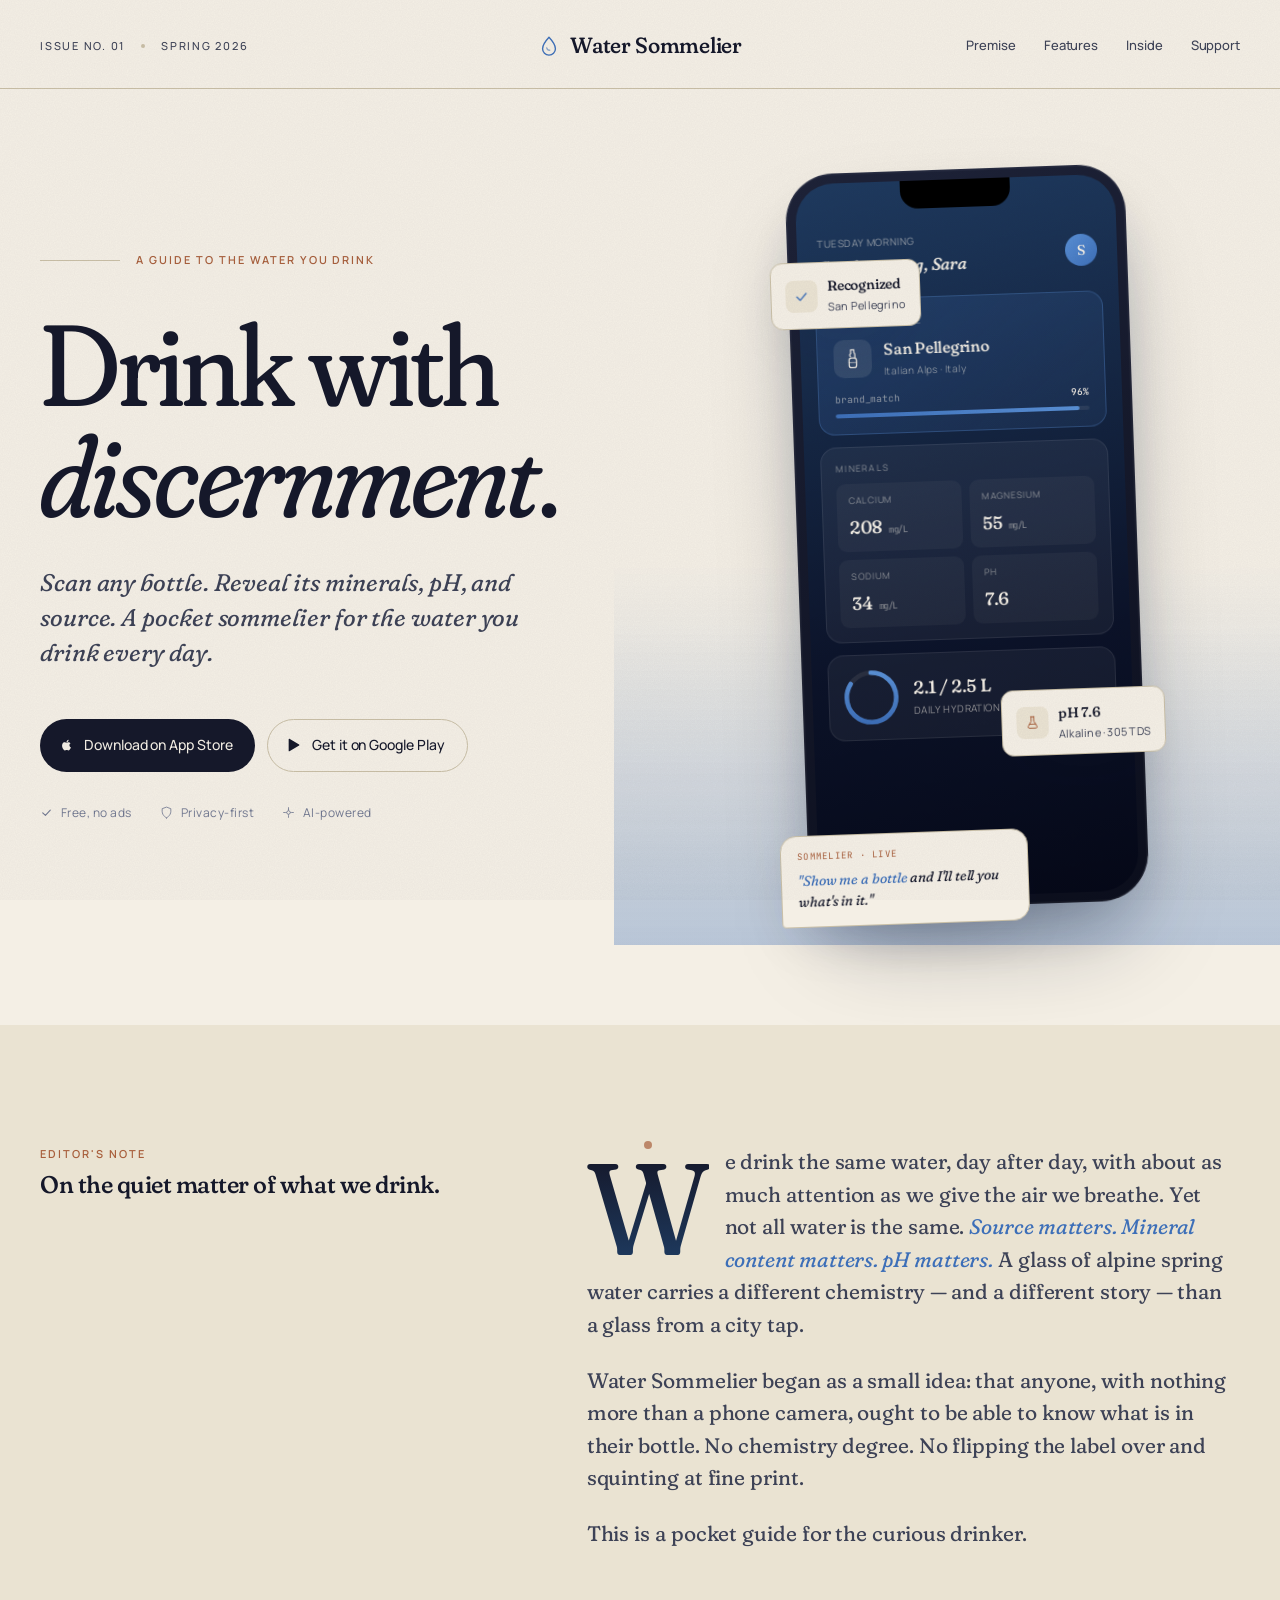
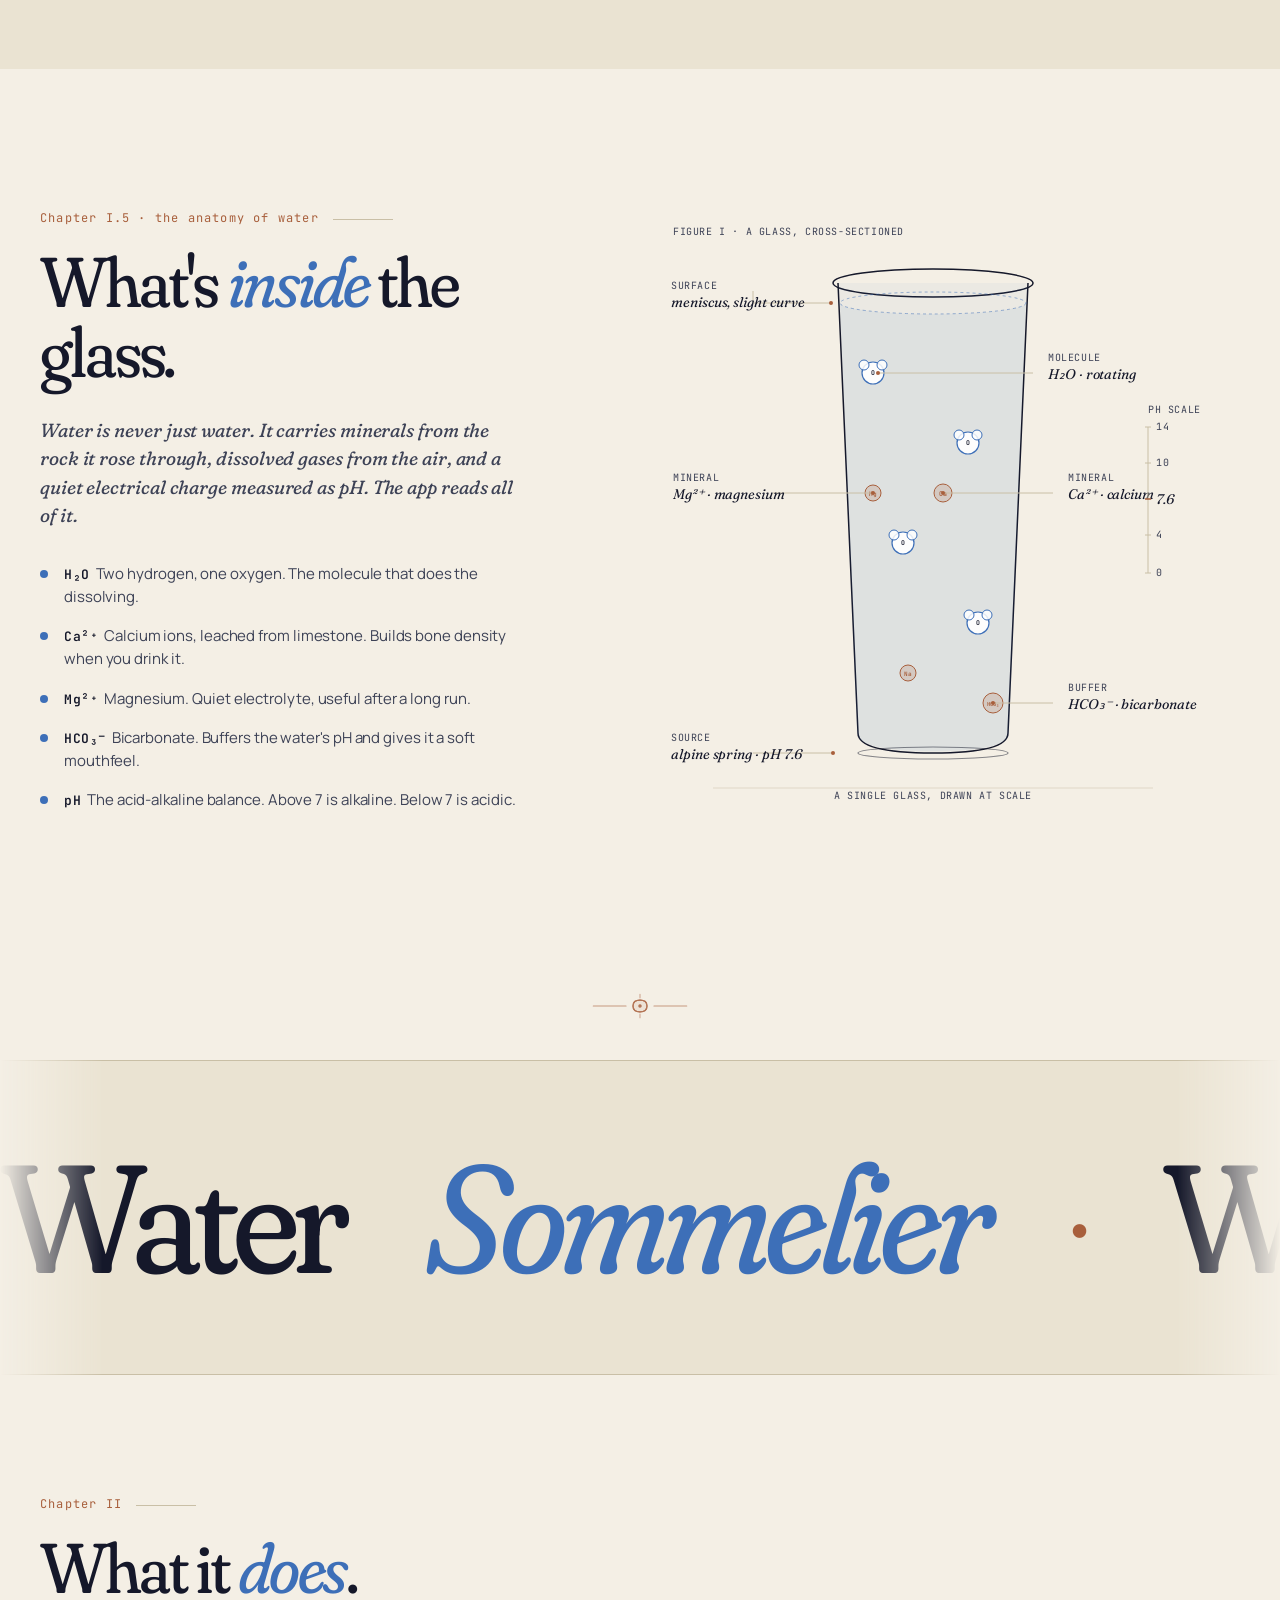
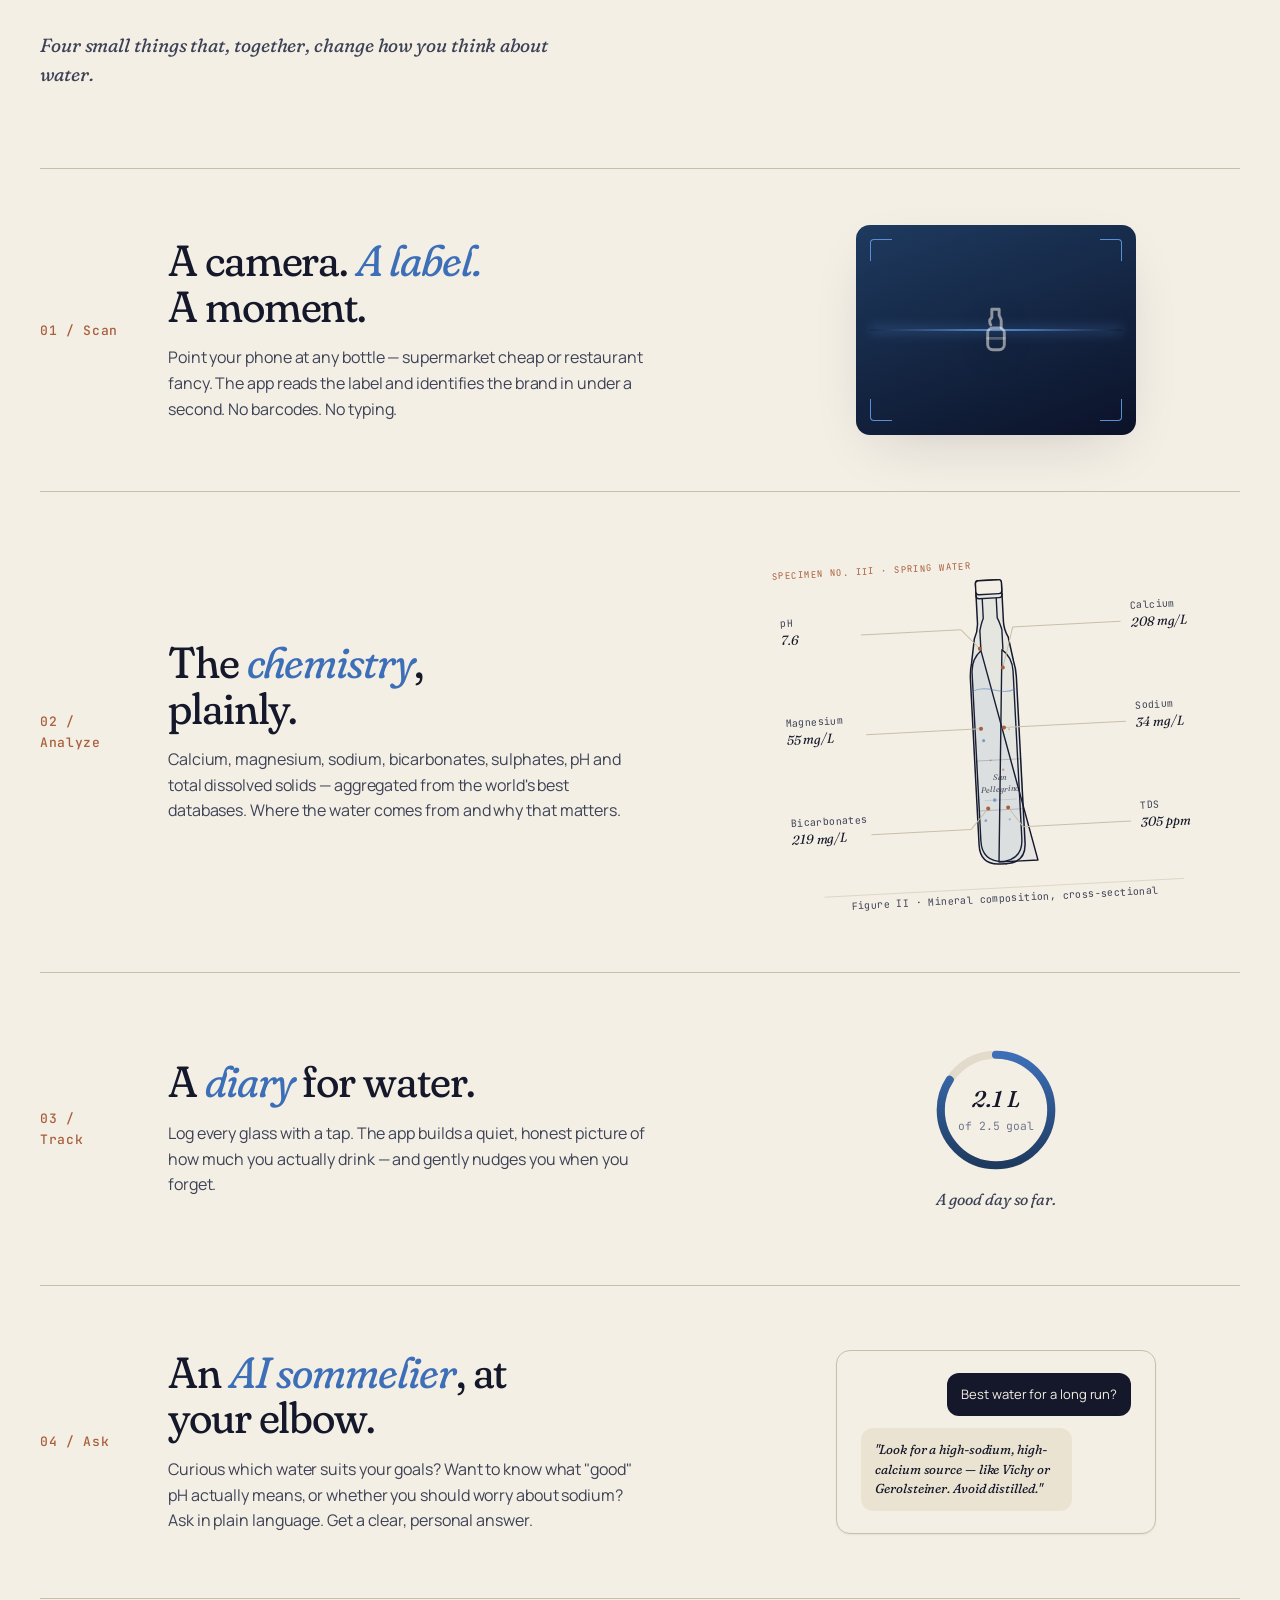
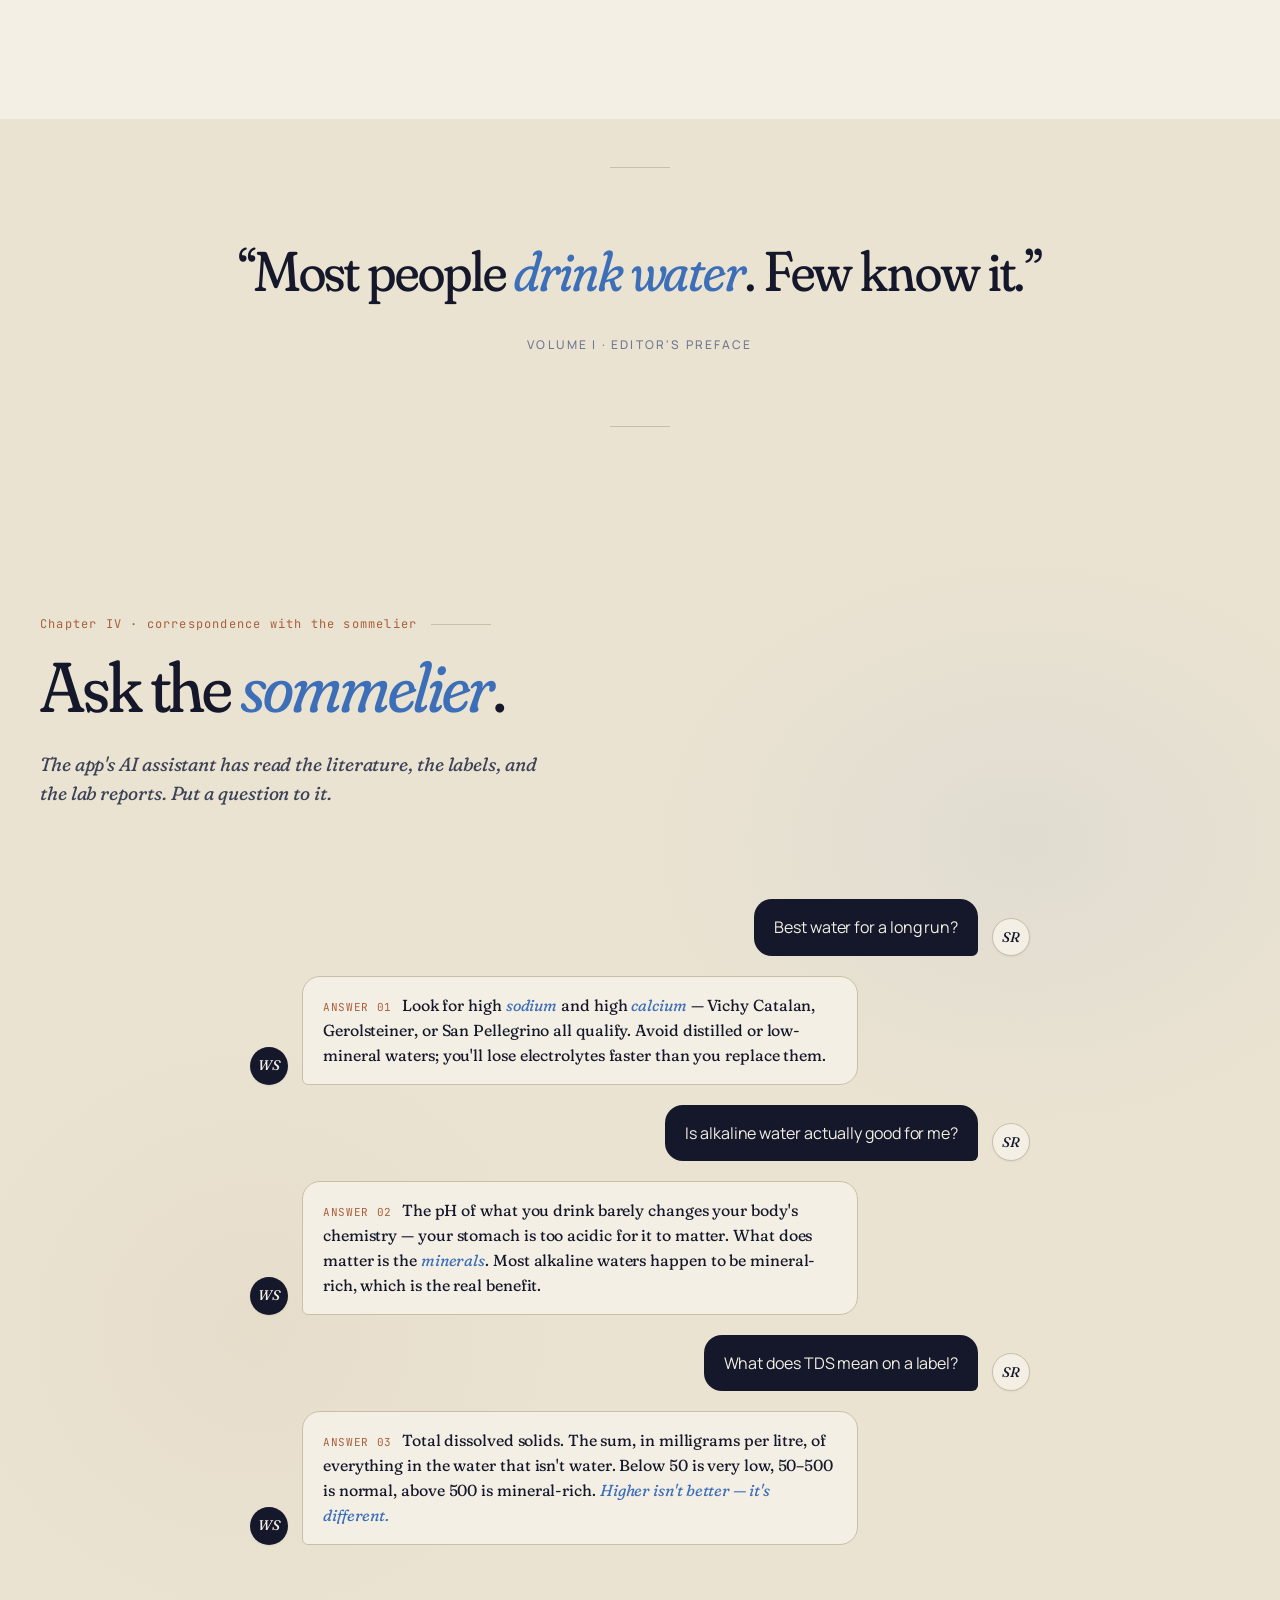
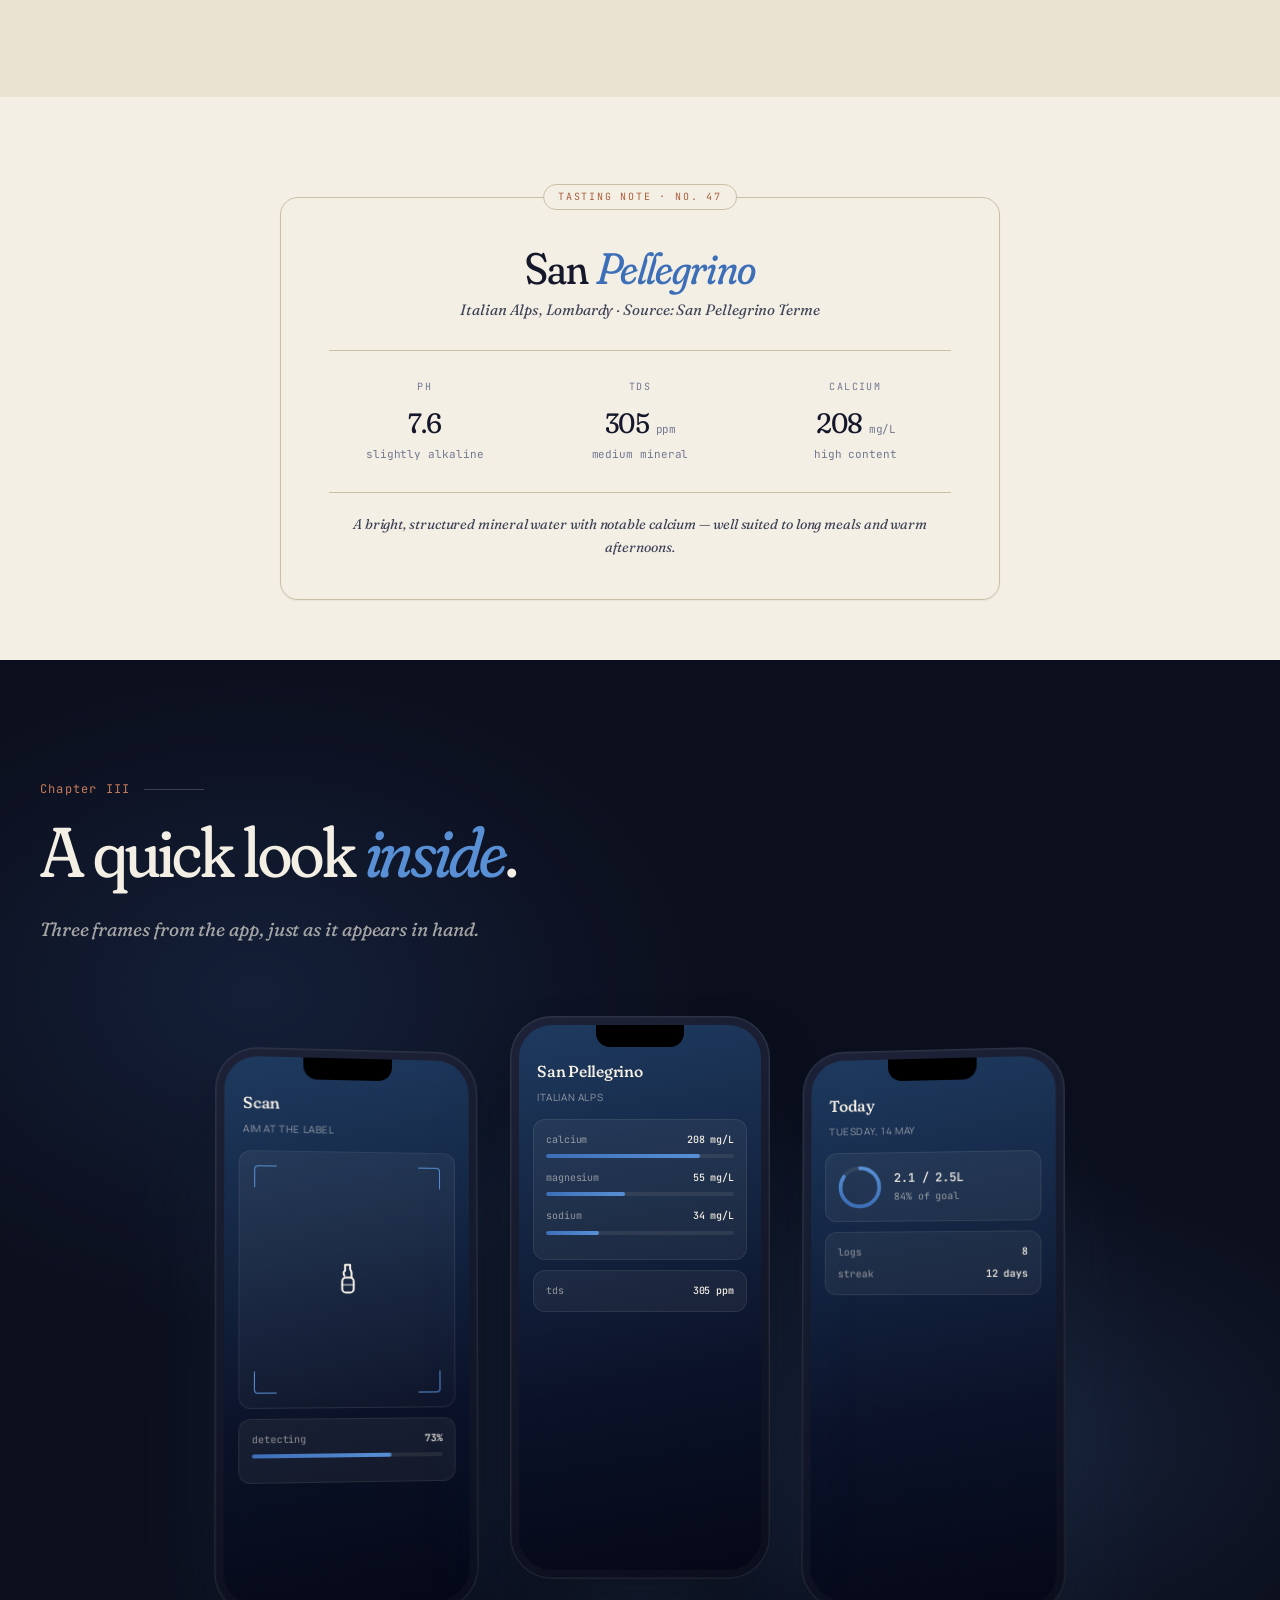
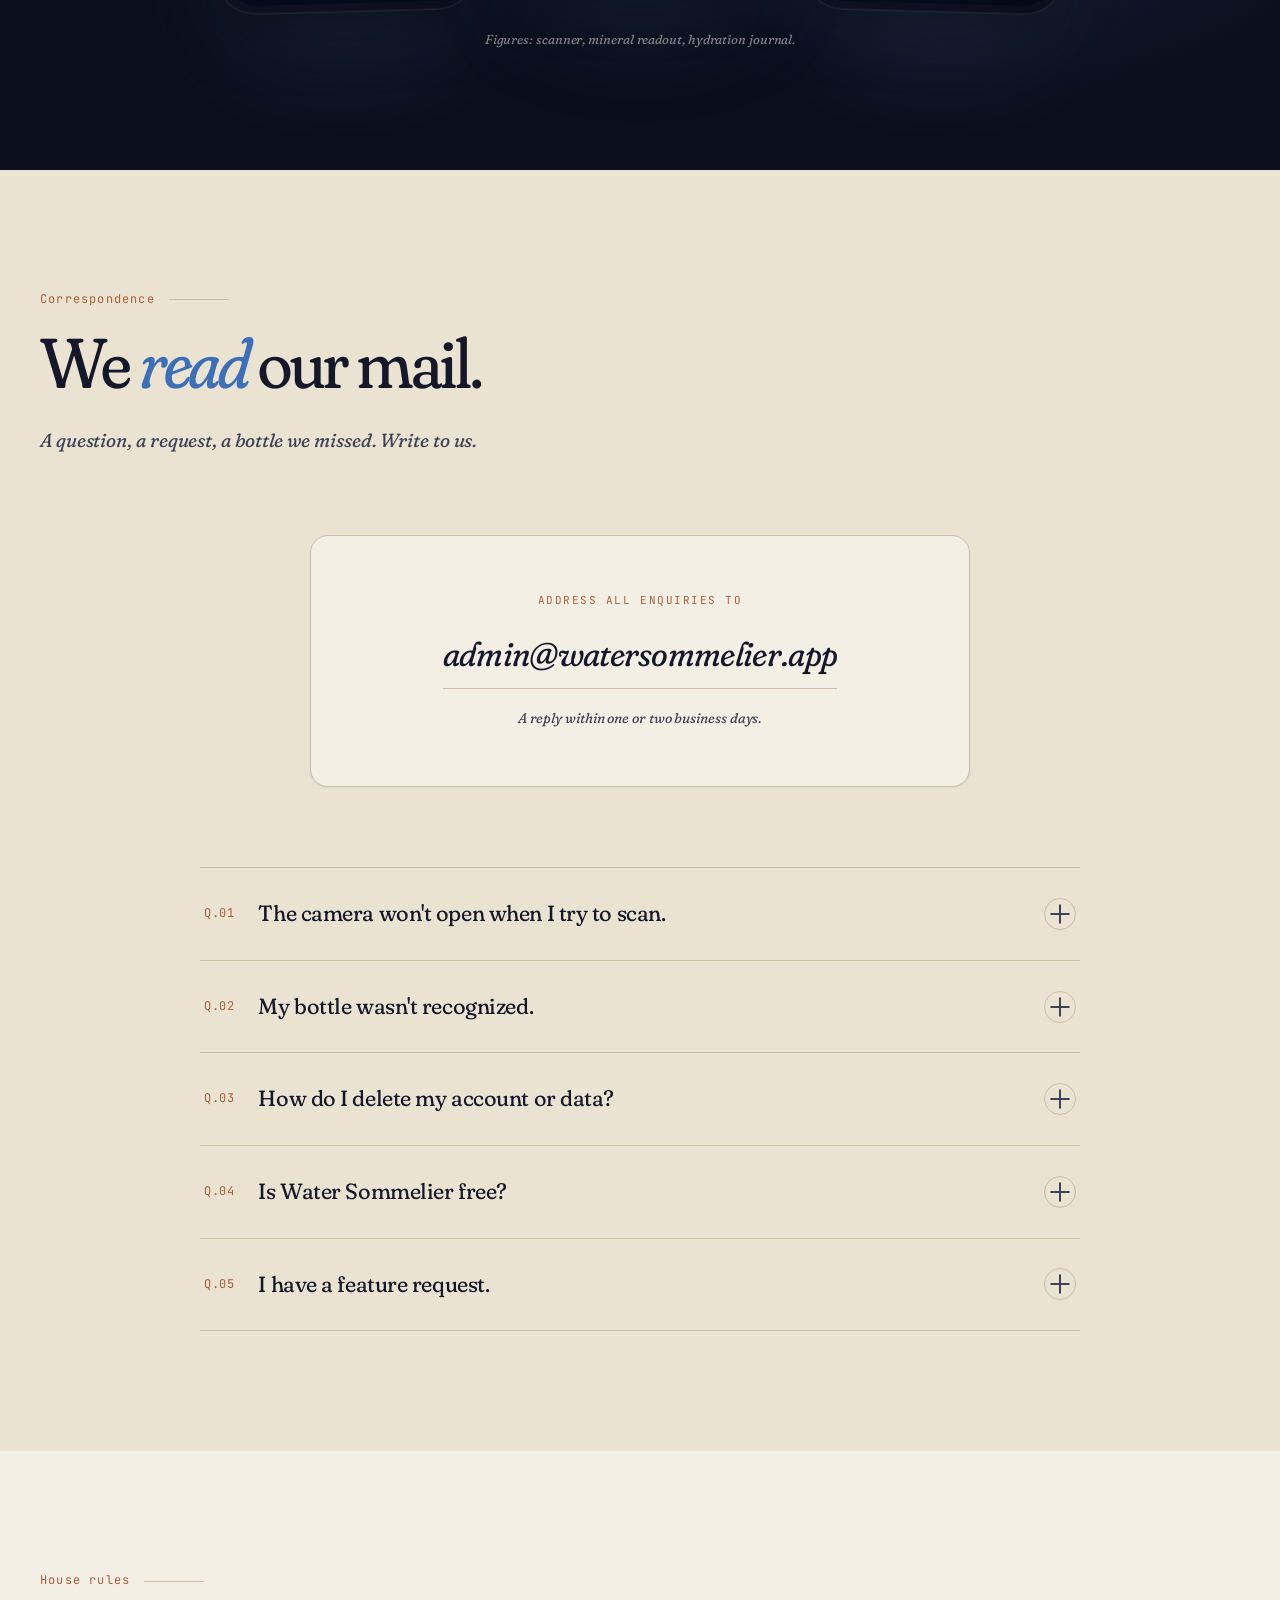
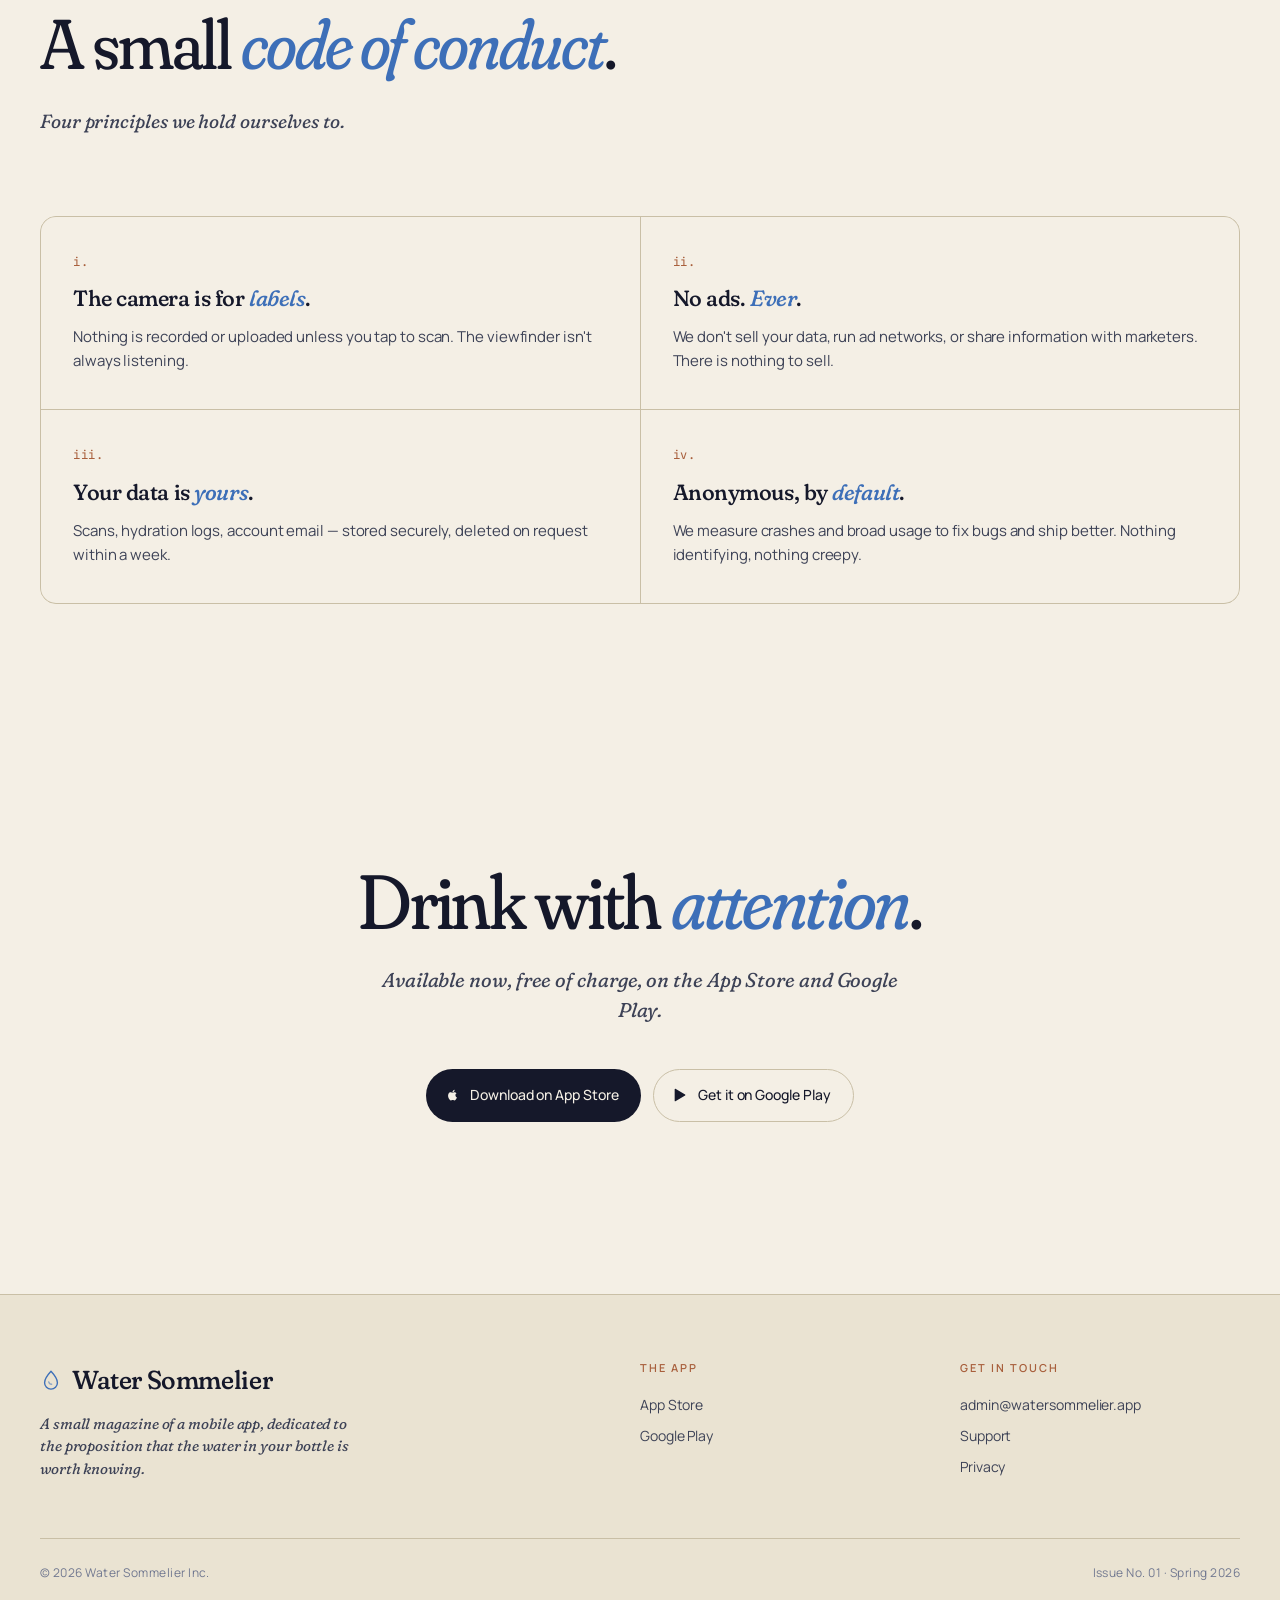
==== index.html @ 61b69b24 "Mobile: brand stays one line, meta row stacks vertically, anatomy + sommelier sections responsive, h" ====
<!doctype html>
<html lang="en">
  <head>
    <meta charset="UTF-8" />
    <meta name="viewport" content="width=device-width, initial-scale=1.0" />
    <title>Water Sommelier - A guide to the water you drink</title>
    <meta
      name="description"
      content="Water Sommelier scans water bottle labels and reveals minerals, pH, and source. Track hydration, drink with intention. Free on iOS and Android."
    />
    <meta name="theme-color" content="#F4EFE5" />

    <meta property="og:title" content="Water Sommelier" />
    <meta
      property="og:description"
      content="A guide to the water you drink. Scan any bottle, see its minerals, drink with intention."
    />
    <meta property="og:type" content="website" />
    <meta
      property="og:url"
      content="https://bjavakh.github.io/water-sommelier-support/"
    />

    <!-- Inline SVG favicon (water drop in brand blue) -->
    <link
      rel="icon"
      type="image/svg+xml"
      href="data:image/svg+xml;utf8,<svg xmlns='http://www.w3.org/2000/svg' viewBox='0 0 24 24'><path d='M12 2.5c0 0 7 7.5 7 12.5a7 7 0 0 1-14 0c0-5 7-12.5 7-12.5Z' fill='%233D6FB8'/><circle cx='9.5' cy='14' r='1.6' fill='white' fill-opacity='0.45'/></svg>"
    />

    <link rel="preconnect" href="https://fonts.googleapis.com" />
    <link rel="preconnect" href="https://fonts.gstatic.com" crossorigin />
    <link
      href="https://fonts.googleapis.com/css2?family=Fraunces:ital,opsz,wght,SOFT@0,9..144,300..800,0..100;1,9..144,300..800,0..100&family=Manrope:wght@300;400;500;600;700&family=JetBrains+Mono:wght@400;500&display=swap"
      rel="stylesheet"
    />

    <style>
      /* ============================================================
       TOKENS — Editorial Sommelier Magazine
       ============================================================ */
      :root {
        --paper: #f4efe5;
        --paper-warm: #eae3d2;
        --paper-deep: #ddd3bc;
        --rule: #c9bfa6;
        --rule-soft: rgba(201, 191, 166, 0.5);

        --ink: #15182a;
        --ink-soft: #3d4256;
        --ink-faint: #717890;
        --ink-ghost: rgba(21, 24, 42, 0.4);

        --navy: #1e3a5f;
        --navy-bright: #2c5283;
        --water: #3d6fb8;
        --water-bright: #5990d5;
        --copper: #a85f3c;
        --copper-soft: #c77b58;
        --night: #0b0e1c;

        --shadow-paper: 0 1px 2px rgba(21, 24, 42, 0.06);
        --shadow-soft: 0 20px 60px -20px rgba(21, 24, 42, 0.18);
        --shadow-deep: 0 50px 120px -30px rgba(21, 24, 42, 0.32);

        --ease-out: cubic-bezier(0.16, 1, 0.3, 1);
        --ease-snap: cubic-bezier(0.34, 1.56, 0.64, 1);
        --ease-fluid: cubic-bezier(0.65, 0, 0.35, 1);
      }

      /* ============================================================
       RESET + BASE
       ============================================================ */
      *,
      *::before,
      *::after {
        box-sizing: border-box;
        margin: 0;
        padding: 0;
      }
      html {
        scroll-behavior: smooth;
      }
      body {
        font-family:
          "Manrope",
          -apple-system,
          BlinkMacSystemFont,
          sans-serif;
        color: var(--ink);
        background: var(--paper);
        line-height: 1.62;
        font-size: 17px;
        font-weight: 400;
        letter-spacing: -0.005em;
        -webkit-font-smoothing: antialiased;
        -moz-osx-font-smoothing: grayscale;
        overflow-x: hidden;
        position: relative;
      }
      /* Paper grain — subtle SVG noise overlay */
      body::before {
        content: "";
        position: fixed;
        inset: 0;
        pointer-events: none;
        z-index: 200;
        opacity: 0.4;
        mix-blend-mode: multiply;
        background-image: url("data:image/svg+xml;utf8,<svg xmlns='http://www.w3.org/2000/svg' width='220' height='220'><filter id='n'><feTurbulence type='fractalNoise' baseFrequency='0.85' numOctaves='2' stitchTiles='stitch'/><feColorMatrix values='0 0 0 0 0.08, 0 0 0 0 0.07, 0 0 0 0 0.14, 0 0 0 0.13 0'/></filter><rect width='100%' height='100%' filter='url(%23n)'/></svg>");
      }
      a {
        color: inherit;
        text-decoration: none;
        transition: opacity 0.25s var(--ease-out);
      }
      a:hover {
        opacity: 0.7;
      }
      button {
        font-family: inherit;
        cursor: pointer;
        border: none;
        background: none;
        color: inherit;
      }
      img {
        display: block;
        max-width: 100%;
      }

      /* ============================================================
       TYPOGRAPHY
       ============================================================ */
      .display {
        font-family: "Fraunces", Georgia, serif;
        font-variation-settings:
          "opsz" 144,
          "SOFT" 100,
          "WONK" 0;
        font-feature-settings:
          "liga" 1,
          "dlig" 1,
          "kern" 1,
          "salt" 1;
        letter-spacing: -0.025em;
        line-height: 0.96;
      }
      .display em,
      .display .ital {
        font-style: italic;
        font-variation-settings:
          "opsz" 144,
          "SOFT" 100,
          "WONK" 1;
        font-feature-settings:
          "liga" 1,
          "dlig" 1,
          "kern" 1,
          "salt" 1,
          "ss01" 1;
      }
      .serif {
        font-family: "Fraunces", Georgia, serif;
        font-variation-settings:
          "opsz" 14,
          "SOFT" 100;
        font-feature-settings:
          "liga" 1,
          "kern" 1;
      }
      .mono {
        font-family: "JetBrains Mono", "Menlo", monospace;
        font-feature-settings:
          "kern" 1,
          "ss01" 1;
        letter-spacing: 0;
      }
      .uppercase-tracked {
        font-family: "Manrope", sans-serif;
        text-transform: uppercase;
        letter-spacing: 0.18em;
        font-size: 11px;
        font-weight: 600;
      }

      /* ============================================================
       CONTAINER
       ============================================================ */
      .container {
        max-width: 1320px;
        margin: 0 auto;
        padding: 0 40px;
      }
      .container-narrow {
        max-width: 820px;
        margin: 0 auto;
        padding: 0 40px;
      }
      .col-text {
        max-width: 620px;
      }

      /* ============================================================
       REVEAL
       ============================================================ */
      .reveal {
        opacity: 0;
        transform: translateY(18px);
        transition:
          opacity 1.1s var(--ease-out),
          transform 1.1s var(--ease-out);
      }
      .reveal.in {
        opacity: 1;
        transform: translateY(0);
      }
      .reveal-1 {
        transition-delay: 0.08s;
      }
      .reveal-2 {
        transition-delay: 0.16s;
      }
      .reveal-3 {
        transition-delay: 0.24s;
      }
      .reveal-4 {
        transition-delay: 0.32s;
      }
      @media (prefers-reduced-motion: reduce) {
        .reveal {
          opacity: 1;
          transform: none;
          transition: none;
        }
        *,
        *::before,
        *::after {
          animation-duration: 0.01ms !important;
          transition-duration: 0.01ms !important;
        }
      }

      /* ============================================================
       MASTHEAD / NAV
       ============================================================ */
      .masthead {
        padding: 28px 0 0;
        position: relative;
      }
      .masthead-inner {
        display: grid;
        grid-template-columns: 1fr auto 1fr;
        align-items: center;
        gap: 32px;
        padding-bottom: 24px;
        border-bottom: 1px solid var(--rule);
      }
      .masthead-meta {
        font-size: 11px;
        letter-spacing: 0.16em;
        text-transform: uppercase;
        color: var(--ink-soft);
        font-weight: 500;
        display: flex;
        gap: 16px;
        align-items: center;
      }
      .masthead-meta .meta-sep {
        width: 4px;
        height: 4px;
        background: var(--rule);
        border-radius: 50%;
        display: inline-block;
      }
      .brand {
        font-family: "Fraunces", Georgia, serif;
        font-variation-settings:
          "opsz" 60,
          "SOFT" 100;
        font-size: 22px;
        font-weight: 500;
        letter-spacing: -0.015em;
        color: var(--ink);
        display: inline-flex;
        align-items: center;
        gap: 10px;
      }
      .brand-mark {
        color: var(--water);
        display: inline-flex;
      }
      .masthead-nav {
        display: flex;
        justify-content: flex-end;
        gap: 28px;
        font-size: 13px;
        color: var(--ink-soft);
      }
      .masthead-nav a {
        position: relative;
        padding: 4px 0;
        font-weight: 500;
      }
      .masthead-nav a::after {
        content: "";
        position: absolute;
        left: 0;
        right: 0;
        bottom: 0;
        height: 1px;
        background: var(--ink);
        transform: scaleX(0);
        transform-origin: right;
        transition: transform 0.4s var(--ease-out);
      }
      .masthead-nav a:hover {
        color: var(--ink);
        opacity: 1;
      }
      .masthead-nav a:hover::after {
        transform: scaleX(1);
        transform-origin: left;
      }

      /* ============================================================
       HERO — Editorial Cover
       ============================================================ */
      .hero {
        padding: 80px 0 120px;
        position: relative;
        overflow: hidden;
      }
      .hero-grid {
        display: grid;
        grid-template-columns: minmax(0, 1.05fr) minmax(0, 1fr);
        gap: 80px;
        align-items: center;
      }

      .hero-eyebrow {
        display: flex;
        align-items: center;
        gap: 16px;
        margin-bottom: 40px;
      }
      .hero-eyebrow .uppercase-tracked {
        color: var(--copper);
      }
      .hero-eyebrow .rule {
        flex: 1;
        max-width: 80px;
        height: 1px;
        background: var(--rule);
      }

      .hero h1 {
        font-size: clamp(56px, 9vw, 132px);
        font-weight: 400;
        margin-bottom: 36px;
      }
      .hero h1 .line {
        display: block;
      }

      .hero-lede {
        font-family: "Fraunces", Georgia, serif;
        font-variation-settings:
          "opsz" 24,
          "SOFT" 100;
        font-style: italic;
        font-size: clamp(20px, 2vw, 24px);
        line-height: 1.45;
        color: var(--ink-soft);
        max-width: 540px;
        margin-bottom: 48px;
        font-weight: 400;
      }

      .hero-actions {
        display: flex;
        gap: 12px;
        flex-wrap: wrap;
        margin-bottom: 32px;
      }

      /* Editorial-style download buttons */
      .pill-btn {
        display: inline-flex;
        align-items: center;
        gap: 10px;
        padding: 14px 22px 14px 18px;
        background: var(--ink);
        color: var(--paper);
        border-radius: 999px;
        font-size: 14px;
        font-weight: 500;
        letter-spacing: -0.005em;
        position: relative;
        overflow: hidden;
        isolation: isolate;
        transition: transform 0.5s var(--ease-out);
      }
      .pill-btn::before {
        content: "";
        position: absolute;
        inset: 0;
        background: linear-gradient(
          120deg,
          transparent 30%,
          rgba(255, 255, 255, 0.18) 50%,
          transparent 70%
        );
        transform: translateX(-110%);
        transition: transform 0.8s var(--ease-out);
        z-index: -1;
      }
      .pill-btn:hover {
        transform: translateY(-2px);
        opacity: 1;
      }
      .pill-btn:hover::before {
        transform: translateX(110%);
      }
      .pill-btn svg {
        width: 16px;
        height: 16px;
      }
      .pill-btn.ghost {
        background: transparent;
        color: var(--ink);
        border: 1px solid var(--rule);
      }
      .pill-btn.ghost:hover {
        background: var(--paper-warm);
      }

      .hero-meta-row {
        display: flex;
        gap: 28px;
        font-size: 12px;
        color: var(--ink-faint);
        letter-spacing: 0.04em;
        align-items: center;
      }
      .hero-meta-row .item {
        display: flex;
        align-items: center;
        gap: 8px;
      }
      .hero-meta-row svg {
        width: 13px;
        height: 13px;
      }

      /* Hero visual */
      .hero-visual {
        position: relative;
        display: flex;
        justify-content: center;
        align-items: center;
        min-height: 640px;
      }

      /* Water surface SVG behind phone */
      .water-surface {
        position: absolute;
        inset: 30% -80px -40px -80px;
        z-index: 0;
        opacity: 0.9;
        pointer-events: none;
      }
      .water-surface svg {
        width: 100%;
        height: 100%;
      }

      .phone-stage {
        position: relative;
        width: 340px;
        transform: rotate(-2deg);
        transition: transform 0.6s var(--ease-out);
        z-index: 2;
        animation: phoneDrift 8s ease-in-out infinite;
      }
      @keyframes phoneDrift {
        0%,
        100% {
          transform: rotate(-2deg) translateY(0);
        }
        50% {
          transform: rotate(-2deg) translateY(-8px);
        }
      }
      .phone-stage:hover {
        transform: rotate(0deg) translateY(-4px);
        animation-play-state: paused;
      }

      .device {
        position: relative;
        width: 100%;
        aspect-ratio: 9 / 19.5;
        background: linear-gradient(160deg, #1d2238 0%, #0b0e1c 100%);
        border-radius: 48px;
        padding: 10px;
        box-shadow:
          inset 0 0 0 1.5px rgba(255, 255, 255, 0.06),
          0 50px 100px -30px rgba(21, 24, 42, 0.4),
          0 30px 60px -20px rgba(30, 58, 95, 0.25);
      }
      .device-screen {
        width: 100%;
        height: 100%;
        border-radius: 38px;
        background: linear-gradient(
          170deg,
          #1e3a5f 0%,
          #0b1228 65%,
          #050817 100%
        );
        position: relative;
        overflow: hidden;
        display: flex;
        flex-direction: column;
      }
      .device-screen::after {
        content: "";
        position: absolute;
        top: 0;
        left: 50%;
        transform: translateX(-50%);
        width: 110px;
        height: 28px;
        background: #000;
        border-radius: 0 0 18px 18px;
      }

      /* In-phone app UI */
      .ui {
        padding: 52px 16px 22px;
        flex: 1;
        display: flex;
        flex-direction: column;
        gap: 12px;
        color: #f4efe5;
      }
      .ui-header {
        display: flex;
        justify-content: space-between;
        align-items: center;
        margin-bottom: 6px;
        padding: 0 4px;
      }
      .ui-greeting {
        font-size: 10px;
        color: rgba(244, 239, 229, 0.55);
        letter-spacing: 0.06em;
        text-transform: uppercase;
      }
      .ui-name {
        font-family: "Fraunces", Georgia, serif;
        font-variation-settings:
          "opsz" 36,
          "SOFT" 100;
        font-style: italic;
        font-size: 17px;
        font-weight: 500;
        letter-spacing: -0.01em;
        margin-top: 2px;
      }
      .ui-avatar {
        width: 32px;
        height: 32px;
        border-radius: 50%;
        background: linear-gradient(135deg, var(--water-bright), var(--water));
        display: flex;
        align-items: center;
        justify-content: center;
        font-family: "Fraunces", Georgia, serif;
        font-size: 14px;
        font-weight: 500;
      }
      .ui-card {
        background: rgba(255, 255, 255, 0.05);
        border: 1px solid rgba(255, 255, 255, 0.08);
        border-radius: 16px;
        padding: 14px;
      }
      .ui-card.hero-card {
        background: linear-gradient(
          135deg,
          rgba(61, 111, 184, 0.22),
          rgba(89, 144, 213, 0.1)
        );
        border: 1px solid rgba(89, 144, 213, 0.3);
        padding: 16px;
      }
      .ui-card .label {
        font-size: 9px;
        letter-spacing: 0.14em;
        text-transform: uppercase;
        color: rgba(244, 239, 229, 0.5);
        margin-bottom: 8px;
      }
      .brand-row {
        display: flex;
        align-items: center;
        gap: 12px;
        margin-bottom: 12px;
      }
      .bottle-icon {
        width: 38px;
        height: 38px;
        border-radius: 10px;
        background: rgba(244, 239, 229, 0.1);
        display: flex;
        align-items: center;
        justify-content: center;
      }
      .bottle-icon svg {
        width: 22px;
        height: 22px;
        color: rgba(244, 239, 229, 0.95);
      }
      .brand-info {
        flex: 1;
        min-width: 0;
      }
      .brand-name {
        font-family: "Fraunces", Georgia, serif;
        font-variation-settings:
          "opsz" 36,
          "SOFT" 100;
        font-size: 16px;
        font-weight: 500;
        letter-spacing: -0.015em;
      }
      .brand-origin {
        font-size: 10px;
        color: rgba(244, 239, 229, 0.5);
        letter-spacing: 0.04em;
      }
      .confidence-row {
        display: flex;
        justify-content: space-between;
        align-items: center;
        margin-bottom: 6px;
        font-family: "JetBrains Mono", monospace;
        font-size: 9.5px;
      }
      .confidence-row .label-mono {
        color: rgba(244, 239, 229, 0.55);
      }
      .confidence-row .value-mono {
        font-weight: 500;
      }
      .ui-bar {
        height: 4px;
        background: rgba(244, 239, 229, 0.08);
        border-radius: 2px;
        overflow: hidden;
        position: relative;
      }
      .ui-bar-fill {
        position: absolute;
        inset: 0;
        background: linear-gradient(90deg, var(--water), var(--water-bright));
        border-radius: 2px;
        width: var(--w, 60%);
      }
      .mineral-grid {
        display: grid;
        grid-template-columns: 1fr 1fr;
        gap: 8px;
        margin-top: 8px;
      }
      .mineral-cell {
        background: rgba(244, 239, 229, 0.04);
        border-radius: 9px;
        padding: 10px 12px;
      }
      .mineral-label {
        font-size: 9px;
        color: rgba(244, 239, 229, 0.5);
        letter-spacing: 0.08em;
        text-transform: uppercase;
        margin-bottom: 4px;
      }
      .mineral-value {
        font-family: "Fraunces", Georgia, serif;
        font-variation-settings:
          "opsz" 36,
          "SOFT" 100;
        font-size: 18px;
        font-weight: 500;
        letter-spacing: -0.025em;
      }
      .mineral-unit {
        font-family: "JetBrains Mono", monospace;
        font-size: 9px;
        color: rgba(244, 239, 229, 0.45);
        margin-left: 2px;
      }

      .hydration-ring {
        display: flex;
        align-items: center;
        gap: 14px;
      }
      .ring-svg {
        width: 56px;
        height: 56px;
        flex-shrink: 0;
      }
      .ring-big {
        font-family: "Fraunces", Georgia, serif;
        font-variation-settings:
          "opsz" 36,
          "SOFT" 100;
        font-size: 18px;
        font-weight: 500;
        letter-spacing: -0.025em;
      }
      .ring-small {
        font-size: 10px;
        color: rgba(244, 239, 229, 0.55);
        letter-spacing: 0.04em;
      }

      /* Floating annotation cards */
      .float-card {
        position: absolute;
        background: var(--paper);
        border: 1px solid var(--rule);
        border-radius: 12px;
        padding: 12px 14px;
        box-shadow: var(--shadow-soft);
        display: flex;
        align-items: center;
        gap: 10px;
        z-index: 3;
        animation: floatY 7s ease-in-out infinite;
      }
      .float-card.fc-1 {
        top: 12%;
        left: -18px;
        animation-delay: 0s;
      }
      .float-card.fc-2 {
        bottom: 20%;
        right: -22px;
        animation-delay: -2.5s;
      }
      @keyframes floatY {
        0%,
        100% {
          transform: translateY(0);
        }
        50% {
          transform: translateY(-10px);
        }
      }
      .fc-icon {
        width: 32px;
        height: 32px;
        border-radius: 8px;
        background: var(--paper-warm);
        color: var(--water);
        display: flex;
        align-items: center;
        justify-content: center;
      }
      .fc-icon svg {
        width: 16px;
        height: 16px;
      }
      .fc-icon.copper {
        color: var(--copper);
      }
      .fc-title {
        font-family: "Fraunces", Georgia, serif;
        font-variation-settings:
          "opsz" 24,
          "SOFT" 100;
        font-size: 14px;
        font-weight: 500;
        letter-spacing: -0.015em;
      }
      .fc-sub {
        font-size: 11px;
        color: var(--ink-soft);
        letter-spacing: 0.02em;
      }

      /* ============================================================
       SECTION CHROME
       ============================================================ */
      section {
        padding: 120px 0;
        position: relative;
      }
      section.alt {
        background: var(--paper-warm);
      }
      /* Dark editorial spread — single moment of contrast across the page */
      section.dark-spread {
        background: var(--night);
        color: var(--paper);
        position: relative;
        overflow: hidden;
      }
      section.dark-spread::before {
        content: "";
        position: absolute;
        inset: 0;
        background: radial-gradient(
            ellipse 60% 50% at 20% 30%,
            rgba(61, 111, 184, 0.18),
            transparent 60%
          ),
          radial-gradient(
            ellipse 50% 40% at 80% 70%,
            rgba(89, 144, 213, 0.14),
            transparent 60%
          );
        pointer-events: none;
      }
      section.dark-spread .section-num {
        color: var(--copper-soft);
      }
      section.dark-spread .section-num::after {
        background: rgba(244, 239, 229, 0.2);
      }
      section.dark-spread .section-head h2 {
        color: var(--paper);
      }
      section.dark-spread .section-head h2 em {
        color: var(--water-bright);
      }
      section.dark-spread .section-head .lede {
        color: rgba(244, 239, 229, 0.65);
      }
      section.dark-spread .phone-caption {
        color: rgba(244, 239, 229, 0.5);
      }
      section.dark-spread .show-phone {
        box-shadow:
          inset 0 0 0 1.5px rgba(255, 255, 255, 0.08),
          0 30px 60px -20px rgba(0, 0, 0, 0.5),
          0 60px 120px -40px rgba(89, 144, 213, 0.25);
      }

      .section-head {
        margin-bottom: 80px;
      }
      .section-num {
        font-family: "JetBrains Mono", monospace;
        font-size: 12px;
        color: var(--copper);
        letter-spacing: 0.1em;
        margin-bottom: 18px;
        display: flex;
        align-items: center;
        gap: 14px;
      }
      .section-num::after {
        content: "";
        flex: 1;
        max-width: 60px;
        height: 1px;
        background: var(--rule);
      }
      .section-head h2 {
        font-family: "Fraunces", Georgia, serif;
        font-variation-settings:
          "opsz" 144,
          "SOFT" 100;
        font-size: clamp(40px, 5.5vw, 72px);
        font-weight: 400;
        letter-spacing: -0.03em;
        line-height: 1;
        margin-bottom: 28px;
        max-width: 18ch;
      }
      .section-head h2 em {
        font-style: italic;
        font-variation-settings:
          "opsz" 144,
          "SOFT" 100,
          "WONK" 1;
        color: var(--water);
      }
      .section-head .lede {
        font-family: "Fraunces", Georgia, serif;
        font-variation-settings:
          "opsz" 18,
          "SOFT" 100;
        font-style: italic;
        font-size: 19px;
        color: var(--ink-soft);
        max-width: 520px;
        line-height: 1.5;
      }

      /* ============================================================
       PREMISE — editorial intro
       ============================================================ */
      .premise {
        display: grid;
        grid-template-columns: minmax(0, 1fr) minmax(0, 1.4fr);
        gap: 80px;
        align-items: flex-start;
      }
      .premise-aside {
        position: sticky;
        top: 40px;
      }
      .premise-aside .uppercase-tracked {
        color: var(--copper);
        display: block;
        margin-bottom: 8px;
      }
      .premise-aside .aside-title {
        font-family: "Fraunces", Georgia, serif;
        font-variation-settings:
          "opsz" 36,
          "SOFT" 100;
        font-size: 24px;
        font-weight: 500;
        letter-spacing: -0.02em;
        line-height: 1.15;
      }
      .premise-body {
        font-family: "Fraunces", Georgia, serif;
        font-variation-settings:
          "opsz" 18,
          "SOFT" 100;
        font-size: 21px;
        line-height: 1.55;
        color: var(--ink-soft);
        max-width: 640px;
      }
      .premise-body .drop {
        font-family: "Fraunces", Georgia, serif;
        font-variation-settings:
          "opsz" 144,
          "SOFT" 100;
        float: left;
        font-size: 96px;
        line-height: 0.86;
        margin: 6px 14px -4px 0;
        color: var(--ink);
        font-weight: 400;
      }
      .premise-body p + p {
        margin-top: 1.1em;
      }
      .premise-body em {
        font-style: italic;
        color: var(--water);
      }

      /* ============================================================
       FEATURES — numbered editorial vignettes
       ============================================================ */
      .features-list {
        display: flex;
        flex-direction: column;
        gap: 0;
      }
      .feature-row {
        display: grid;
        grid-template-columns: 80px minmax(0, 1.1fr) minmax(0, 1fr);
        gap: 48px;
        padding: 56px 0;
        border-top: 1px solid var(--rule);
        align-items: center;
        transition: background 0.3s var(--ease-out);
      }
      .feature-row:last-child {
        border-bottom: 1px solid var(--rule);
      }
      .feature-num {
        font-family: "JetBrains Mono", monospace;
        font-size: 13px;
        color: var(--copper);
        font-weight: 500;
        letter-spacing: 0.05em;
      }
      .feature-body h3 {
        font-family: "Fraunces", Georgia, serif;
        font-variation-settings:
          "opsz" 72,
          "SOFT" 100;
        font-size: clamp(28px, 3.4vw, 44px);
        font-weight: 400;
        letter-spacing: -0.025em;
        line-height: 1.05;
        margin-bottom: 16px;
        max-width: 14ch;
      }
      .feature-body h3 em {
        font-style: italic;
        font-variation-settings:
          "opsz" 72,
          "SOFT" 100,
          "WONK" 1;
        color: var(--water);
      }
      .feature-body p {
        font-size: 16px;
        color: var(--ink-soft);
        max-width: 480px;
        line-height: 1.6;
      }
      .feature-visual {
        display: flex;
        justify-content: center;
        align-items: center;
        min-height: 200px;
      }

      /* Feature-specific visuals */
      .viz-scan {
        width: 100%;
        max-width: 280px;
        aspect-ratio: 4 / 3;
        border-radius: 14px;
        background: linear-gradient(160deg, #1e3a5f, #0b1228);
        position: relative;
        overflow: hidden;
        display: flex;
        align-items: center;
        justify-content: center;
        box-shadow: var(--shadow-soft);
      }
      .scan-corner {
        position: absolute;
        width: 22px;
        height: 22px;
        border: 1.5px solid var(--water-bright);
      }
      .scan-corner.tl {
        top: 14px;
        left: 14px;
        border-right: 0;
        border-bottom: 0;
        border-top-left-radius: 4px;
      }
      .scan-corner.tr {
        top: 14px;
        right: 14px;
        border-left: 0;
        border-bottom: 0;
        border-top-right-radius: 4px;
      }
      .scan-corner.bl {
        bottom: 14px;
        left: 14px;
        border-right: 0;
        border-top: 0;
        border-bottom-left-radius: 4px;
      }
      .scan-corner.br {
        bottom: 14px;
        right: 14px;
        border-left: 0;
        border-top: 0;
        border-bottom-right-radius: 4px;
      }
      .scan-line {
        position: absolute;
        left: 14px;
        right: 14px;
        height: 1.5px;
        background: linear-gradient(
          90deg,
          transparent,
          var(--water-bright),
          transparent
        );
        box-shadow: 0 0 12px var(--water-bright);
        animation: scanMove 2.8s ease-in-out infinite;
      }
      @keyframes scanMove {
        0%,
        100% {
          top: 14px;
        }
        50% {
          top: calc(100% - 16px);
        }
      }
      .viz-scan .ghost-bottle {
        width: 50px;
        color: rgba(244, 239, 229, 0.55);
        filter: drop-shadow(0 6px 14px rgba(0, 0, 0, 0.4));
      }

      .viz-minerals {
        width: 100%;
        max-width: 320px;
        padding: 28px 24px;
        background: var(--paper);
        border: 1px solid var(--rule);
        border-radius: 14px;
        box-shadow: var(--shadow-paper);
      }
      .min-row {
        display: flex;
        justify-content: space-between;
        align-items: baseline;
        padding: 10px 0;
        border-bottom: 1px solid var(--rule-soft);
      }
      .min-row:last-child {
        border-bottom: 0;
      }
      .min-name {
        font-family: "Fraunces", Georgia, serif;
        font-variation-settings:
          "opsz" 18,
          "SOFT" 100;
        font-style: italic;
        font-size: 15px;
        color: var(--ink);
      }
      .min-value {
        font-family: "JetBrains Mono", monospace;
        font-size: 13px;
        color: var(--ink-soft);
        font-weight: 500;
      }

      .viz-ring {
        display: flex;
        flex-direction: column;
        align-items: center;
        gap: 12px;
      }
      .viz-ring svg {
        width: 130px;
        height: 130px;
      }
      .viz-ring-label {
        font-family: "Fraunces", Georgia, serif;
        font-variation-settings:
          "opsz" 36,
          "SOFT" 100;
        font-style: italic;
        font-size: 16px;
        color: var(--ink-soft);
      }

      .viz-ai {
        width: 100%;
        max-width: 320px;
        padding: 22px 24px;
        background: var(--paper);
        border: 1px solid var(--rule);
        border-radius: 14px;
        box-shadow: var(--shadow-paper);
        display: flex;
        flex-direction: column;
        gap: 12px;
      }
      .ai-bubble {
        padding: 12px 14px;
        border-radius: 12px;
        font-size: 13px;
        line-height: 1.5;
      }
      .ai-bubble.user {
        align-self: flex-end;
        background: var(--ink);
        color: var(--paper);
        max-width: 70%;
      }
      .ai-bubble.bot {
        align-self: flex-start;
        background: var(--paper-warm);
        color: var(--ink);
        font-family: "Fraunces", Georgia, serif;
        font-style: italic;
        font-variation-settings:
          "opsz" 18,
          "SOFT" 100;
        max-width: 78%;
      }

      /* ============================================================
       PULL QUOTE — editorial divider
       ============================================================ */
      .pull-quote {
        text-align: center;
        padding: 120px 0;
        background: var(--paper-warm);
        position: relative;
        overflow: hidden;
      }
      .pull-quote::before,
      .pull-quote::after {
        content: "";
        position: absolute;
        left: 50%;
        transform: translateX(-50%);
        width: 60px;
        height: 1px;
        background: var(--rule);
      }
      .pull-quote::before {
        top: 48px;
      }
      .pull-quote::after {
        bottom: 48px;
      }
      .pull-quote blockquote {
        font-family: "Fraunces", Georgia, serif;
        font-variation-settings:
          "opsz" 144,
          "SOFT" 100;
        font-size: clamp(28px, 4.5vw, 56px);
        font-weight: 400;
        line-height: 1.15;
        letter-spacing: -0.02em;
        max-width: 900px;
        margin: 0 auto 32px;
        padding: 0 40px;
      }
      .pull-quote blockquote em {
        font-style: italic;
        font-variation-settings:
          "opsz" 144,
          "SOFT" 100,
          "WONK" 1;
        color: var(--water);
      }
      .pull-quote .attribution {
        font-size: 12px;
        letter-spacing: 0.18em;
        text-transform: uppercase;
        color: var(--ink-faint);
        font-weight: 500;
      }

      /* ============================================================
       INSIDE THE APP — phones gallery
       ============================================================ */
      .gallery-stage {
        display: flex;
        justify-content: center;
        align-items: flex-end;
        gap: 32px;
        flex-wrap: wrap;
        perspective: 1800px;
        padding-top: 24px;
      }
      .show-phone {
        position: relative;
        width: 260px;
        aspect-ratio: 9 / 19.5;
        background: linear-gradient(160deg, #1d2238 0%, #0b0e1c 100%);
        border-radius: 42px;
        padding: 9px;
        box-shadow:
          inset 0 0 0 1.5px rgba(255, 255, 255, 0.06),
          0 30px 60px -20px rgba(21, 24, 42, 0.3),
          0 60px 120px -40px rgba(30, 58, 95, 0.18);
        transition: transform 0.6s var(--ease-out);
      }
      .show-phone:nth-child(1) {
        transform: rotateY(10deg) rotateX(2deg);
      }
      .show-phone:nth-child(2) {
        transform: translateY(-32px);
        z-index: 2;
      }
      .show-phone:nth-child(3) {
        transform: rotateY(-10deg) rotateX(2deg);
      }
      .show-phone:hover {
        transform: translateY(-14px) rotateY(0) rotateX(0);
      }
      .show-screen {
        width: 100%;
        height: 100%;
        border-radius: 33px;
        background: linear-gradient(
          170deg,
          #1e3a5f 0%,
          #0b1228 65%,
          #050817 100%
        );
        position: relative;
        overflow: hidden;
        display: flex;
        flex-direction: column;
        padding: 34px 14px 16px;
        gap: 10px;
        color: var(--paper);
      }
      .show-screen::after {
        content: "";
        position: absolute;
        top: 0;
        left: 50%;
        transform: translateX(-50%);
        width: 88px;
        height: 22px;
        background: #000;
        border-radius: 0 0 14px 14px;
      }
      .show-title {
        font-family: "Fraunces", Georgia, serif;
        font-variation-settings:
          "opsz" 36,
          "SOFT" 100;
        font-size: 16px;
        font-weight: 500;
        letter-spacing: -0.015em;
        padding: 0 4px;
      }
      .show-sub {
        font-size: 10px;
        letter-spacing: 0.06em;
        color: rgba(244, 239, 229, 0.55);
        padding: 0 4px;
        margin-top: -6px;
        margin-bottom: 4px;
        text-transform: uppercase;
      }
      .show-card {
        background: rgba(244, 239, 229, 0.05);
        border: 1px solid rgba(244, 239, 229, 0.08);
        border-radius: 12px;
        padding: 12px;
        font-size: 11px;
      }
      .show-card .show-row {
        display: flex;
        justify-content: space-between;
      }
      .show-card .show-row + .show-row {
        margin-top: 6px;
      }
      .show-bar {
        height: 4px;
        border-radius: 2px;
        background: rgba(244, 239, 229, 0.08);
        margin: 6px 0 12px;
        overflow: hidden;
        position: relative;
      }
      .show-bar-fill {
        position: absolute;
        inset: 0;
        background: linear-gradient(90deg, var(--water), var(--water-bright));
        width: var(--w, 60%);
        border-radius: 2px;
      }
      .show-muted {
        color: rgba(244, 239, 229, 0.55);
        font-family: "JetBrains Mono", monospace;
        font-size: 10px;
      }
      .show-strong {
        font-family: "JetBrains Mono", monospace;
        font-size: 10px;
        font-weight: 500;
      }

      /* Caption under phone */
      .phone-caption {
        width: 100%;
        text-align: center;
        margin-top: 18px;
        font-family: "Fraunces", Georgia, serif;
        font-variation-settings:
          "opsz" 14,
          "SOFT" 100;
        font-style: italic;
        font-size: 13px;
        color: var(--ink-faint);
      }

      /* ============================================================
       SUPPORT / FAQ
       ============================================================ */
      .contact-card {
        max-width: 660px;
        margin: 0 auto;
        padding: 56px 48px;
        text-align: center;
        background: var(--paper);
        border: 1px solid var(--rule);
        border-radius: 18px;
        box-shadow: var(--shadow-paper);
        position: relative;
      }
      .contact-card .label {
        font-family: "JetBrains Mono", monospace;
        font-size: 11px;
        color: var(--copper);
        letter-spacing: 0.14em;
        text-transform: uppercase;
        margin-bottom: 18px;
      }
      .contact-email {
        font-family: "Fraunces", Georgia, serif;
        font-variation-settings:
          "opsz" 72,
          "SOFT" 100;
        font-style: italic;
        font-size: clamp(24px, 3.5vw, 34px);
        font-weight: 400;
        letter-spacing: -0.02em;
        color: var(--ink);
        display: inline-block;
        margin-bottom: 18px;
        border-bottom: 1px solid var(--rule);
        padding-bottom: 6px;
        transition:
          color 0.25s var(--ease-out),
          border-color 0.25s var(--ease-out);
      }
      .contact-email:hover {
        color: var(--water);
        border-color: var(--water);
        opacity: 1;
      }
      .contact-meta {
        font-size: 14px;
        color: var(--ink-soft);
        font-family: "Fraunces", Georgia, serif;
        font-style: italic;
        font-variation-settings:
          "opsz" 14,
          "SOFT" 100;
      }

      .faq {
        max-width: 880px;
        margin: 80px auto 0;
      }
      .faq-item {
        border-top: 1px solid var(--rule);
      }
      .faq-item:last-child {
        border-bottom: 1px solid var(--rule);
      }
      .faq-trigger {
        display: flex;
        align-items: center;
        justify-content: space-between;
        width: 100%;
        padding: 28px 4px;
        text-align: left;
        font-family: "Fraunces", Georgia, serif;
        font-variation-settings:
          "opsz" 36,
          "SOFT" 100;
        font-size: 22px;
        font-weight: 400;
        letter-spacing: -0.02em;
        color: var(--ink);
        transition: color 0.25s var(--ease-out);
        gap: 24px;
      }
      .faq-trigger:hover {
        color: var(--water);
      }
      .faq-num {
        font-family: "JetBrains Mono", monospace;
        font-size: 12px;
        color: var(--copper);
        letter-spacing: 0.05em;
        flex-shrink: 0;
        align-self: flex-start;
        margin-top: 8px;
      }
      .faq-q {
        flex: 1;
      }
      .faq-toggle {
        width: 32px;
        height: 32px;
        border-radius: 50%;
        border: 1px solid var(--rule);
        background: transparent;
        display: inline-flex;
        align-items: center;
        justify-content: center;
        color: var(--ink-soft);
        flex-shrink: 0;
        transition:
          transform 0.4s var(--ease-out),
          background 0.25s,
          color 0.25s,
          border-color 0.25s;
      }
      .faq-trigger:hover .faq-toggle {
        background: var(--ink);
        color: var(--paper);
        border-color: var(--ink);
      }
      .faq-item[open] .faq-toggle {
        transform: rotate(45deg);
        background: var(--ink);
        color: var(--paper);
        border-color: var(--ink);
      }
      .faq-body {
        padding: 0 0 28px 80px;
        font-family: "Fraunces", Georgia, serif;
        font-variation-settings:
          "opsz" 18,
          "SOFT" 100;
        font-size: 17px;
        color: var(--ink-soft);
        line-height: 1.65;
        max-width: 720px;
      }
      .faq-body a {
        color: var(--water);
        text-decoration: underline;
        text-decoration-thickness: 1px;
        text-underline-offset: 3px;
      }

      /* ============================================================
       PRINCIPLES (Privacy)
       ============================================================ */
      .principles {
        display: grid;
        grid-template-columns: repeat(2, 1fr);
        gap: 1px;
        background: var(--rule);
        border: 1px solid var(--rule);
        border-radius: 16px;
        overflow: hidden;
      }
      .principle {
        background: var(--paper);
        padding: 36px 32px;
        display: flex;
        flex-direction: column;
        gap: 14px;
        transition: background 0.3s var(--ease-out);
      }
      .principle:hover {
        background: var(--paper-warm);
      }
      .principle-num {
        font-family: "JetBrains Mono", monospace;
        font-size: 12px;
        color: var(--copper);
        letter-spacing: 0.05em;
      }
      .principle h4 {
        font-family: "Fraunces", Georgia, serif;
        font-variation-settings:
          "opsz" 36,
          "SOFT" 100;
        font-size: 22px;
        font-weight: 500;
        letter-spacing: -0.02em;
        line-height: 1.15;
      }
      .principle h4 em {
        font-style: italic;
        color: var(--water);
      }
      .principle p {
        font-size: 15px;
        color: var(--ink-soft);
        line-height: 1.6;
      }

      /* ============================================================
       CTA
       ============================================================ */
      .cta-section {
        padding: 140px 0;
        text-align: center;
        position: relative;
      }
      .cta-section h2 {
        font-family: "Fraunces", Georgia, serif;
        font-variation-settings:
          "opsz" 144,
          "SOFT" 100;
        font-size: clamp(40px, 6vw, 84px);
        font-weight: 400;
        letter-spacing: -0.03em;
        line-height: 1;
        margin-bottom: 24px;
        max-width: 18ch;
        margin-left: auto;
        margin-right: auto;
      }
      .cta-section h2 em {
        font-style: italic;
        font-variation-settings:
          "opsz" 144,
          "SOFT" 100,
          "WONK" 1;
        color: var(--water);
      }
      .cta-section p {
        font-family: "Fraunces", Georgia, serif;
        font-variation-settings:
          "opsz" 18,
          "SOFT" 100;
        font-style: italic;
        font-size: 20px;
        color: var(--ink-soft);
        max-width: 560px;
        margin: 0 auto 44px;
        line-height: 1.5;
      }
      .cta-section .hero-actions {
        justify-content: center;
      }

      /* ============================================================
       FOOTER / COLOPHON
       ============================================================ */
      footer {
        padding: 64px 0 56px;
        border-top: 1px solid var(--rule);
        background: var(--paper-warm);
      }
      .colophon {
        display: grid;
        grid-template-columns: 2fr 1fr 1fr;
        gap: 40px;
        align-items: flex-start;
      }
      .col-brand .brand {
        font-size: 26px;
        margin-bottom: 12px;
      }
      .col-brand p {
        font-family: "Fraunces", Georgia, serif;
        font-variation-settings:
          "opsz" 14,
          "SOFT" 100;
        font-style: italic;
        font-size: 15px;
        color: var(--ink-soft);
        max-width: 320px;
        line-height: 1.5;
      }
      .col-links h5 {
        font-size: 11px;
        letter-spacing: 0.18em;
        text-transform: uppercase;
        color: var(--copper);
        font-weight: 600;
        margin-bottom: 14px;
      }
      .col-links a {
        display: block;
        padding: 4px 0;
        font-size: 14px;
        color: var(--ink-soft);
        transition: color 0.25s var(--ease-out);
      }
      .col-links a:hover {
        color: var(--ink);
        opacity: 1;
      }
      .footer-bar {
        border-top: 1px solid var(--rule);
        margin-top: 56px;
        padding-top: 24px;
        display: flex;
        justify-content: space-between;
        align-items: center;
        flex-wrap: wrap;
        gap: 12px;
        font-size: 12px;
        color: var(--ink-faint);
        letter-spacing: 0.04em;
      }

      /* ============================================================
       CUSTOM CURSOR (desktop only) — small water drop
       ============================================================ */
      @media (hover: hover) and (pointer: fine) {
        body {
          cursor:
            url("data:image/svg+xml;utf8,<svg xmlns='http://www.w3.org/2000/svg' width='28' height='28' viewBox='0 0 24 24'><path d='M12 2.5c0 0 7 7.5 7 12.5a7 7 0 0 1-14 0c0-5 7-12.5 7-12.5Z' fill='%233D6FB8' fill-opacity='0.85'/><circle cx='10' cy='13' r='2' fill='white' fill-opacity='0.55'/></svg>")
              14 14,
            auto;
        }
        a,
        button,
        summary,
        .pill-btn,
        .faq-trigger {
          cursor:
            url("data:image/svg+xml;utf8,<svg xmlns='http://www.w3.org/2000/svg' width='32' height='32' viewBox='0 0 24 24'><path d='M12 2.5c0 0 7 7.5 7 12.5a7 7 0 0 1-14 0c0-5 7-12.5 7-12.5Z' fill='%23A85F3C' fill-opacity='0.95'/><circle cx='10' cy='13' r='2.4' fill='white' fill-opacity='0.6'/></svg>")
              16 16,
            pointer;
        }
      }

      /* ============================================================
       FLEURON DIVIDER — ornamental section break
       ============================================================ */
      .fleuron {
        display: flex;
        justify-content: center;
        align-items: center;
        padding: 40px 0;
        color: var(--copper);
        opacity: 0.85;
      }
      .fleuron svg {
        width: 120px;
        height: 28px;
      }

      /* ============================================================
       SCROLLING WORDMARK MARQUEE — the signature moment
       ============================================================ */
      .marquee {
        padding: 80px 0;
        overflow: hidden;
        white-space: nowrap;
        position: relative;
        background: var(--paper-warm);
        border-top: 1px solid var(--rule);
        border-bottom: 1px solid var(--rule);
        mask-image: linear-gradient(
          90deg,
          transparent 0%,
          black 8%,
          black 92%,
          transparent 100%
        );
        -webkit-mask-image: linear-gradient(
          90deg,
          transparent 0%,
          black 8%,
          black 92%,
          transparent 100%
        );
      }
      .marquee-track {
        display: inline-flex;
        gap: 80px;
        animation: marqueeSlide 38s linear infinite;
        will-change: transform;
      }
      .marquee:hover .marquee-track {
        animation-play-state: paused;
      }
      @keyframes marqueeSlide {
        from {
          transform: translateX(0);
        }
        to {
          transform: translateX(-50%);
        }
      }
      .marquee-item {
        font-family: "Fraunces", Georgia, serif;
        font-variation-settings:
          "opsz" 144,
          "SOFT" 100;
        font-size: clamp(64px, 12vw, 180px);
        font-weight: 400;
        line-height: 1;
        letter-spacing: -0.04em;
        color: var(--ink);
        display: inline-flex;
        align-items: center;
        gap: 80px;
      }
      .marquee-item em {
        font-style: italic;
        font-variation-settings:
          "opsz" 144,
          "SOFT" 100,
          "WONK" 1;
        color: var(--water);
      }
      .marquee-item .dot {
        color: var(--copper);
        font-size: 0.7em;
        vertical-align: middle;
      }

      /* ============================================================
       ANNOTATED BOTTLE — scientific specimen diagram
       ============================================================ */
      .bottle-diagram {
        width: 100%;
        max-width: 460px;
        aspect-ratio: 460 / 360;
        position: relative;
      }
      .bottle-diagram svg {
        width: 100%;
        height: 100%;
        overflow: visible;
      }
      .bottle-diagram .anno-line {
        stroke: var(--rule);
        stroke-width: 1;
        fill: none;
      }
      .bottle-diagram .anno-dot {
        fill: var(--copper);
      }
      .bottle-diagram .anno-label {
        font-family: "JetBrains Mono", monospace;
        font-size: 10px;
        fill: var(--ink-soft);
        letter-spacing: 0.04em;
      }
      .bottle-diagram .anno-value {
        font-family: "Fraunces", Georgia, serif;
        font-style: italic;
        font-size: 13px;
        fill: var(--ink);
        letter-spacing: -0.005em;
      }
      .bottle-diagram .specimen-label {
        font-family: "JetBrains Mono", monospace;
        font-size: 9px;
        fill: var(--copper);
        letter-spacing: 0.16em;
        text-transform: uppercase;
      }

      /* Mineral specks animation inside bottle */
      .speck {
        transform-origin: center;
        animation: speckDrift 7s ease-in-out infinite;
      }
      .speck.s2 {
        animation-duration: 9s;
        animation-delay: -1.5s;
      }
      .speck.s3 {
        animation-duration: 11s;
        animation-delay: -3s;
      }
      .speck.s4 {
        animation-duration: 8s;
        animation-delay: -2s;
      }
      .speck.s5 {
        animation-duration: 10s;
        animation-delay: -4s;
      }
      @keyframes speckDrift {
        0%,
        100% {
          transform: translateY(0) translateX(0);
        }
        50% {
          transform: translateY(-6px) translateX(2px);
        }
      }

      /* ============================================================
       LETTER-BY-LETTER HERO REVEAL
       ============================================================ */
      .hero h1 .char {
        display: inline-block;
        opacity: 0;
        transform: translateY(14px);
        filter: blur(8px);
        transition:
          opacity 0.9s var(--ease-out),
          transform 0.9s var(--ease-out),
          filter 0.9s var(--ease-out);
      }
      .hero h1.reveal.in .char {
        opacity: 1;
        transform: translateY(0);
        filter: blur(0);
      }

      /* ============================================================
       UPGRADED DROP CAP
       ============================================================ */
      .premise-body .drop {
        font-family: "Fraunces", Georgia, serif;
        font-variation-settings:
          "opsz" 144,
          "SOFT" 80,
          "WONK" 0;
        float: left;
        font-size: 130px;
        line-height: 0.82;
        margin: 10px 16px -6px 0;
        color: var(--ink);
        font-weight: 400;
        background: linear-gradient(180deg, var(--ink) 0%, var(--navy) 100%);
        -webkit-background-clip: text;
        -webkit-text-fill-color: transparent;
        background-clip: text;
        position: relative;
      }
      .premise-body .drop::after {
        content: "";
        position: absolute;
        left: 50%;
        transform: translateX(-50%);
        top: -14px;
        width: 8px;
        height: 8px;
        background: var(--copper);
        border-radius: 50%;
        opacity: 0.7;
      }

      /* ============================================================
       TASTING NOTES CARD — wine-tasting-note styled
       ============================================================ */
      .tasting-note {
        max-width: 720px;
        margin: 0 auto;
        background: var(--paper);
        border: 1px solid var(--rule);
        border-radius: 18px;
        padding: 48px 48px 40px;
        box-shadow: var(--shadow-paper);
        position: relative;
      }
      .tn-tag {
        position: absolute;
        top: -14px;
        left: 50%;
        transform: translateX(-50%);
        background: var(--paper);
        padding: 4px 14px;
        font-family: "JetBrains Mono", monospace;
        font-size: 10px;
        letter-spacing: 0.18em;
        text-transform: uppercase;
        color: var(--copper);
        border: 1px solid var(--rule);
        border-radius: 999px;
      }
      .tn-header {
        text-align: center;
        padding-bottom: 28px;
        margin-bottom: 28px;
        border-bottom: 1px solid var(--rule);
      }
      .tn-name {
        font-family: "Fraunces", Georgia, serif;
        font-variation-settings:
          "opsz" 144,
          "SOFT" 100;
        font-size: clamp(32px, 4vw, 44px);
        font-weight: 400;
        letter-spacing: -0.02em;
        line-height: 1;
        margin-bottom: 8px;
      }
      .tn-name em {
        font-style: italic;
        font-variation-settings:
          "opsz" 144,
          "SOFT" 100,
          "WONK" 1;
        color: var(--water);
      }
      .tn-origin {
        font-family: "Fraunces", Georgia, serif;
        font-style: italic;
        font-size: 15px;
        color: var(--ink-soft);
      }
      .tn-grid {
        display: grid;
        grid-template-columns: repeat(3, 1fr);
        gap: 24px;
        text-align: center;
      }
      .tn-cell .tn-label {
        font-family: "JetBrains Mono", monospace;
        font-size: 10px;
        letter-spacing: 0.14em;
        text-transform: uppercase;
        color: var(--ink-faint);
        margin-bottom: 6px;
      }
      .tn-cell .tn-value {
        font-family: "Fraunces", Georgia, serif;
        font-variation-settings:
          "opsz" 72,
          "SOFT" 100;
        font-size: 28px;
        font-weight: 400;
        letter-spacing: -0.02em;
        color: var(--ink);
      }
      .tn-cell .tn-unit {
        font-family: "JetBrains Mono", monospace;
        font-size: 11px;
        color: var(--ink-faint);
      }
      .tn-footer {
        margin-top: 28px;
        padding-top: 20px;
        border-top: 1px solid var(--rule);
        font-family: "Fraunces", Georgia, serif;
        font-style: italic;
        font-size: 14px;
        color: var(--ink-soft);
        text-align: center;
      }

      /* ============================================================
       CURSOR SPOTLIGHT
       ============================================================ */
      .spotlight {
        position: fixed;
        pointer-events: none;
        width: 600px;
        height: 600px;
        border-radius: 50%;
        background: radial-gradient(
          circle,
          rgba(61, 111, 184, 0.1) 0%,
          transparent 60%
        );
        transform: translate(-50%, -50%);
        z-index: 1;
        mix-blend-mode: multiply;
        opacity: 0;
        transition: opacity 0.4s var(--ease-out);
        left: -200px;
        top: -200px;
      }
      @media (hover: hover) and (pointer: fine) {
        body.cursor-active .spotlight {
          opacity: 1;
        }
      }

      /* ============================================================
       CONTINUOUS ROTATION + PULSE (water/molecule motion)
       ============================================================ */
      .spin-slow {
        animation: spinSlow 28s linear infinite;
        transform-origin: center;
        transform-box: fill-box;
      }
      .spin-slower {
        animation: spinSlow 60s linear infinite;
        transform-origin: center;
        transform-box: fill-box;
      }
      .spin-reverse {
        animation: spinSlow 36s linear infinite reverse;
        transform-origin: center;
        transform-box: fill-box;
      }
      @keyframes spinSlow {
        from {
          transform: rotate(0deg);
        }
        to {
          transform: rotate(360deg);
        }
      }
      .pulse-soft {
        animation: pulseSoft 4s ease-in-out infinite;
        transform-origin: center;
        transform-box: fill-box;
      }
      @keyframes pulseSoft {
        0%,
        100% {
          transform: scale(1);
          opacity: 0.85;
        }
        50% {
          transform: scale(1.12);
          opacity: 1;
        }
      }

      /* Scroll-driven rotation for the brand mark (modern browsers) */
      @supports (animation-timeline: scroll()) {
        .brand .brand-mark {
          animation: spinScroll linear;
          animation-timeline: scroll(root);
        }
        @keyframes spinScroll {
          from {
            transform: rotate(0deg);
          }
          to {
            transform: rotate(360deg);
          }
        }
      }

      /* ============================================================
       3D-TILT CARDS
       ============================================================ */
      .tilt {
        transform-style: preserve-3d;
        transition: transform 0.5s var(--ease-out);
        will-change: transform;
      }
      .tilt-glow {
        position: relative;
      }
      .tilt-glow::after {
        content: "";
        position: absolute;
        inset: 0;
        border-radius: inherit;
        background: radial-gradient(
          circle 220px at var(--mx, 50%) var(--my, 50%),
          rgba(61, 111, 184, 0.08),
          transparent 60%
        );
        opacity: 0;
        transition: opacity 0.35s var(--ease-out);
        pointer-events: none;
      }
      .tilt-glow:hover::after {
        opacity: 1;
      }

      /* ============================================================
       MAGNETIC CTA
       ============================================================ */
      .magnetic {
        transition: transform 0.3s var(--ease-out);
        will-change: transform;
      }

      /* ============================================================
       ANATOMY OF WATER
       ============================================================ */
      .anatomy {
        padding: 140px 0;
        background: var(--paper);
        position: relative;
        overflow: hidden;
      }
      .anatomy-grid {
        display: grid;
        grid-template-columns: minmax(0, 0.95fr) minmax(0, 1.15fr);
        gap: 80px;
        align-items: center;
      }
      .anatomy-text {
        padding-right: 24px;
      }
      .anatomy-num {
        font-family: "JetBrains Mono", monospace;
        font-size: 12px;
        color: var(--copper);
        letter-spacing: 0.1em;
        margin-bottom: 18px;
        display: flex;
        align-items: center;
        gap: 14px;
      }
      .anatomy-num::after {
        content: "";
        flex: 1;
        max-width: 60px;
        height: 1px;
        background: var(--rule);
      }
      .anatomy h2 {
        font-family: "Fraunces", Georgia, serif;
        font-variation-settings:
          "opsz" 144,
          "SOFT" 100;
        font-size: clamp(40px, 5.5vw, 72px);
        font-weight: 400;
        letter-spacing: -0.03em;
        line-height: 1;
        margin-bottom: 28px;
      }
      .anatomy h2 em {
        font-style: italic;
        font-variation-settings:
          "opsz" 144,
          "SOFT" 100,
          "WONK" 1;
        color: var(--water);
      }
      .anatomy-lede {
        font-family: "Fraunces", Georgia, serif;
        font-variation-settings:
          "opsz" 18,
          "SOFT" 100;
        font-style: italic;
        font-size: 19px;
        color: var(--ink-soft);
        line-height: 1.5;
        margin-bottom: 32px;
      }
      .anatomy-bullets {
        list-style: none;
        padding: 0;
        display: flex;
        flex-direction: column;
        gap: 16px;
      }
      .anatomy-bullets li {
        display: flex;
        gap: 16px;
        align-items: flex-start;
        font-size: 15px;
        color: var(--ink-soft);
        line-height: 1.55;
      }
      .anatomy-bullets li::before {
        content: "";
        flex-shrink: 0;
        width: 8px;
        height: 8px;
        border-radius: 50%;
        background: var(--water);
        margin-top: 8px;
      }
      .anatomy-bullets strong {
        color: var(--ink);
        font-weight: 600;
        font-family: "JetBrains Mono", monospace;
        font-size: 13px;
        letter-spacing: 0.04em;
        margin-right: 6px;
      }
      .anatomy-viz {
        position: relative;
        aspect-ratio: 1 / 1.05;
        width: 100%;
        max-width: 560px;
        margin: 0 auto;
      }
      .anatomy-viz svg {
        width: 100%;
        height: 100%;
        overflow: visible;
      }
      .anatomy-anno-line {
        stroke: var(--rule);
        stroke-width: 1;
        fill: none;
      }
      .anatomy-anno-dot {
        fill: var(--copper);
      }
      .anatomy-anno-label {
        font-family: "JetBrains Mono", monospace;
        font-size: 10px;
        fill: var(--ink-soft);
        letter-spacing: 0.06em;
        text-transform: uppercase;
      }
      .anatomy-anno-value {
        font-family: "Fraunces", Georgia, serif;
        font-style: italic;
        font-size: 14px;
        fill: var(--ink);
        letter-spacing: -0.005em;
      }

      /* ============================================================
       ASK THE SOMMELIER
       ============================================================ */
      .sommelier {
        padding: 140px 0;
        background: var(--paper-warm);
        position: relative;
        overflow: hidden;
      }
      .sommelier::before {
        content: "";
        position: absolute;
        inset: 0;
        background: radial-gradient(
            ellipse 50% 40% at 80% 30%,
            rgba(61, 111, 184, 0.06),
            transparent 60%
          ),
          radial-gradient(
            ellipse 40% 40% at 20% 70%,
            rgba(168, 95, 60, 0.05),
            transparent 60%
          );
        pointer-events: none;
      }
      .chat-stage {
        max-width: 780px;
        margin: 0 auto;
        position: relative;
      }
      .chat-thread {
        display: flex;
        flex-direction: column;
        gap: 20px;
        padding: 12px 0;
      }
      .chat-msg {
        display: flex;
        gap: 14px;
        max-width: 78%;
        align-items: flex-end;
      }
      .chat-msg.user {
        align-self: flex-end;
        flex-direction: row-reverse;
      }
      .chat-avatar {
        width: 38px;
        height: 38px;
        border-radius: 50%;
        display: flex;
        align-items: center;
        justify-content: center;
        flex-shrink: 0;
        font-family: "Fraunces", Georgia, serif;
        font-style: italic;
        font-size: 14px;
        font-weight: 500;
        box-shadow: var(--shadow-paper);
      }
      .chat-msg.assistant .chat-avatar {
        background: var(--ink);
        color: var(--paper);
      }
      .chat-msg.user .chat-avatar {
        background: var(--paper);
        color: var(--ink);
        border: 1px solid var(--rule);
      }
      .chat-bubble {
        padding: 16px 20px;
        border-radius: 18px;
        font-size: 16px;
        line-height: 1.55;
      }
      .chat-msg.user .chat-bubble {
        background: var(--ink);
        color: var(--paper);
        border-bottom-right-radius: 6px;
      }
      .chat-msg.assistant .chat-bubble {
        background: var(--paper);
        color: var(--ink);
        border: 1px solid var(--rule);
        border-bottom-left-radius: 6px;
        font-family: "Fraunces", Georgia, serif;
        font-variation-settings:
          "opsz" 18,
          "SOFT" 100;
      }
      .chat-bubble em {
        font-style: italic;
        color: var(--water);
      }
      .chat-bubble .mono-tag {
        font-family: "JetBrains Mono", monospace;
        font-size: 11px;
        color: var(--copper);
        letter-spacing: 0.06em;
        display: inline-block;
        margin-right: 6px;
        text-transform: uppercase;
        font-style: normal;
      }

      /* ============================================================
       HERO ASSISTANT BUBBLE
       ============================================================ */
      .hero-chat-bubble {
        position: absolute;
        bottom: -16px;
        left: -28px;
        max-width: 248px;
        background: var(--paper);
        border: 1px solid var(--rule);
        border-radius: 16px;
        border-bottom-left-radius: 4px;
        padding: 14px 16px;
        box-shadow: var(--shadow-soft);
        font-family: "Fraunces", Georgia, serif;
        font-variation-settings:
          "opsz" 18,
          "SOFT" 100;
        font-style: italic;
        font-size: 14px;
        color: var(--ink);
        line-height: 1.5;
        z-index: 4;
        animation: floatY 8s ease-in-out infinite;
        animation-delay: -1s;
      }
      .hero-chat-bubble .hcb-tag {
        font-family: "JetBrains Mono", monospace;
        font-size: 9px;
        color: var(--copper);
        letter-spacing: 0.14em;
        text-transform: uppercase;
        font-style: normal;
        margin-bottom: 6px;
        display: block;
      }
      .hero-chat-bubble em {
        color: var(--water);
      }

      /* ============================================================
       MOBILE
       ============================================================ */
      @media (max-width: 1020px) {
        .container {
          padding: 0 28px;
        }
        .hero-grid,
        .premise {
          grid-template-columns: 1fr;
          gap: 56px;
        }
        .hero-visual {
          min-height: 540px;
        }
        .premise-aside {
          position: static;
        }
        .feature-row {
          grid-template-columns: 60px 1fr;
          gap: 24px;
        }
        .feature-visual {
          grid-column: 1 / -1;
          margin-top: 24px;
        }
        .colophon {
          grid-template-columns: 1fr;
          gap: 32px;
        }
        .anatomy-grid {
          grid-template-columns: 1fr;
          gap: 56px;
        }
        .anatomy-text {
          padding-right: 0;
        }
        .anatomy {
          padding: 96px 0;
        }
        .sommelier {
          padding: 96px 0;
        }
        .chat-msg {
          max-width: 92%;
        }
        .hero-chat-bubble {
          left: 0;
          bottom: -8px;
          max-width: 220px;
        }
      }
      @media (max-width: 640px) {
        body {
          font-size: 16px;
        }
        .container {
          padding: 0 20px;
        }
        .container-narrow {
          padding: 0 20px;
        }

        /* Nav: brand stays one line, links tighter, no bottom-meta */
        .masthead {
          padding: 18px 0 0;
        }
        .masthead-inner {
          grid-template-columns: 1fr auto;
          gap: 16px;
          padding-bottom: 18px;
        }
        .masthead-meta {
          display: none;
        }
        .brand {
          font-size: 17px;
          white-space: nowrap;
        }
        .brand-mark {
          width: 26px;
          height: 26px;
        }
        .brand-mark svg {
          width: 20px;
          height: 20px;
        }
        .masthead-nav {
          gap: 14px;
          font-size: 13px;
        }

        /* Hero: tighter padding + better meta-row */
        .hero {
          padding: 48px 0 64px;
        }
        .hero-eyebrow {
          margin-bottom: 28px;
        }
        .hero-ctas {
          gap: 10px;
        }
        .pill-btn {
          padding: 13px 18px 13px 16px;
          font-size: 14px;
        }
        .hero-meta-row {
          margin-top: 28px;
          flex-direction: column;
          align-items: flex-start;
          gap: 10px;
          font-size: 13px;
        }
        .hero-meta-row .item {
          gap: 10px;
        }
        .hero-meta-row svg {
          width: 14px;
          height: 14px;
          flex-shrink: 0;
        }
        .hero-visual {
          min-height: 460px;
          margin-top: 8px;
        }
        .phone-stage {
          width: 248px;
        }
        .float-card {
          padding: 10px 12px;
        }
        .fc-icon {
          width: 28px;
          height: 28px;
        }
        .fc-icon svg {
          width: 14px;
          height: 14px;
        }
        .fc-title {
          font-size: 13px;
        }
        .fc-sub {
          font-size: 11px;
        }
        .float-card.fc-1 {
          left: -12px;
          top: 8%;
        }
        .float-card.fc-2 {
          right: -12px;
          bottom: 14%;
        }
        .hero-chat-bubble {
          left: -8px;
          bottom: -10px;
          max-width: 220px;
          padding: 12px 14px;
          font-size: 13px;
        }

        /* Premise drop cap */
        .premise-body .drop {
          font-size: 88px;
          margin-right: 12px;
        }

        /* Anatomy section */
        .anatomy {
          padding: 72px 0;
        }
        .anatomy-grid {
          gap: 40px;
        }
        .anatomy-num {
          margin-bottom: 14px;
        }
        .anatomy-lede {
          font-size: 17px;
          margin-bottom: 24px;
        }
        .anatomy-bullets li {
          font-size: 14px;
        }
        .anatomy-bullets strong {
          font-size: 12px;
        }
        .anatomy-viz {
          max-width: 100%;
          padding: 0;
        }

        /* Marquee */
        .marquee {
          padding: 56px 0;
        }
        .marquee-item {
          font-size: 56px;
          gap: 40px;
        }
        .marquee-track {
          gap: 40px;
        }

        /* Sommelier chat */
        .sommelier {
          padding: 72px 0;
        }
        .chat-msg {
          max-width: 92%;
          gap: 10px;
        }
        .chat-avatar {
          width: 32px;
          height: 32px;
          font-size: 13px;
        }
        .chat-bubble {
          font-size: 15px;
          padding: 14px 16px;
        }
        .chat-bubble .mono-tag {
          font-size: 10px;
        }

        /* Tasting note */
        .tasting-note {
          padding: 36px 24px 28px;
        }
        .tn-grid {
          grid-template-columns: repeat(3, 1fr);
          gap: 12px;
        }
        .tn-cell .tn-value {
          font-size: 22px;
        }
        .tn-header {
          padding-bottom: 22px;
          margin-bottom: 22px;
        }

        /* Misc sections */
        section,
        .pull-quote,
        .cta-section {
          padding: 84px 0;
        }
        .section-head {
          margin-bottom: 56px;
        }
        .principles {
          grid-template-columns: 1fr;
        }
        .feature-row {
          padding: 40px 0;
          grid-template-columns: 1fr;
          gap: 18px;
        }
        .feature-num {
          font-size: 12px;
        }
        .gallery-stage {
          gap: 16px;
        }
        .show-phone {
          width: 190px;
        }
        .show-phone:nth-child(1),
        .show-phone:nth-child(2),
        .show-phone:nth-child(3) {
          transform: none;
        }

        .pull-quote {
          padding: 84px 0;
        }
        .pull-quote blockquote {
          font-size: 28px;
          padding: 0 24px;
        }

        .contact-card {
          padding: 40px 24px;
        }
        .faq-trigger {
          padding: 22px 4px;
          font-size: 17px;
          gap: 16px;
        }
        .faq-num {
          font-size: 11px;
        }
        .faq-body {
          padding: 0 0 22px 0;
          font-size: 15px;
        }

        .cta-section h2 {
          padding: 0 8px;
        }

        /* Footer */
        footer {
          padding: 56px 0 48px;
        }
        .colophon {
          gap: 28px;
        }

        /* Disable cursor spotlight + tilt on mobile */
        .spotlight {
          display: none;
        }
      }
      @media (max-width: 460px) {
        .masthead-nav { gap: 14px; font-size: 12px; }
        .masthead-nav a[href="#inside"] { display: none; }
      }
      @media (max-width: 380px) {
        .masthead-nav {
          gap: 10px;
          font-size: 11px;
        }
        .brand {
          font-size: 15px;
        }
        .marquee-item {
          font-size: 44px;
          gap: 28px;
        }
        .marquee-track {
          gap: 28px;
        }
        .premise-body .drop {
          font-size: 72px;
        }
      }
    </style>
  </head>
  <body>
    <!-- ICONS -->
    <svg width="0" height="0" style="position: absolute" aria-hidden="true">
      <defs>
        <symbol
          id="i-drop"
          viewBox="0 0 24 24"
          fill="none"
          stroke="currentColor"
          stroke-width="1.5"
          stroke-linecap="round"
          stroke-linejoin="round"
        >
          <path
            d="M12 2.5c0 0 7 7.5 7 12.5a7 7 0 0 1-14 0c0-5 7-12.5 7-12.5Z"
          />
          <path d="M9.5 14c.4 1.6 1.7 2.7 3.2 2.7" opacity="0.55" />
        </symbol>
        <symbol
          id="i-scan"
          viewBox="0 0 24 24"
          fill="none"
          stroke="currentColor"
          stroke-width="1.5"
          stroke-linecap="round"
          stroke-linejoin="round"
        >
          <path d="M4 8V6a2 2 0 0 1 2-2h2" />
          <path d="M16 4h2a2 2 0 0 1 2 2v2" />
          <path d="M20 16v2a2 2 0 0 1-2 2h-2" />
          <path d="M8 20H6a2 2 0 0 1-2-2v-2" />
          <circle cx="12" cy="12" r="3" />
        </symbol>
        <symbol
          id="i-beaker"
          viewBox="0 0 24 24"
          fill="none"
          stroke="currentColor"
          stroke-width="1.5"
          stroke-linecap="round"
          stroke-linejoin="round"
        >
          <path d="M9.5 3h5" />
          <path
            d="M10 3v6.5l-4.6 8A2 2 0 0 0 7.2 20h9.6a2 2 0 0 0 1.8-2.5L14 9.5V3"
          />
          <path d="M7.6 14h8.8" />
        </symbol>
        <symbol
          id="i-wave"
          viewBox="0 0 24 24"
          fill="none"
          stroke="currentColor"
          stroke-width="1.5"
          stroke-linecap="round"
          stroke-linejoin="round"
        >
          <path d="M3 10c2.5 0 2.5-3 5-3s2.5 3 5 3 2.5-3 5-3" />
          <path d="M3 16c2.5 0 2.5-3 5-3s2.5 3 5 3 2.5-3 5-3" opacity="0.55" />
        </symbol>
        <symbol
          id="i-sparkles"
          viewBox="0 0 24 24"
          fill="none"
          stroke="currentColor"
          stroke-width="1.5"
          stroke-linecap="round"
          stroke-linejoin="round"
        >
          <path d="M12 3v3M12 18v3M3 12h3M18 12h3" />
          <path
            d="M12 7l1.6 3.4L17 12l-3.4 1.6L12 17l-1.6-3.4L7 12l3.4-1.6L12 7Z"
          />
        </symbol>
        <symbol
          id="i-check"
          viewBox="0 0 24 24"
          fill="none"
          stroke="currentColor"
          stroke-width="2"
          stroke-linecap="round"
          stroke-linejoin="round"
        >
          <path d="M5 12.5 10 17.5 19 7.5" />
        </symbol>
        <symbol
          id="i-plus"
          viewBox="0 0 24 24"
          fill="none"
          stroke="currentColor"
          stroke-width="1.6"
          stroke-linecap="round"
          stroke-linejoin="round"
        >
          <path d="M12 5v14M5 12h14" />
        </symbol>
        <symbol
          id="i-arrow"
          viewBox="0 0 24 24"
          fill="none"
          stroke="currentColor"
          stroke-width="1.5"
          stroke-linecap="round"
          stroke-linejoin="round"
        >
          <path d="M5 12h14M13 6l6 6-6 6" />
        </symbol>
        <symbol
          id="i-shield"
          viewBox="0 0 24 24"
          fill="none"
          stroke="currentColor"
          stroke-width="1.5"
          stroke-linecap="round"
          stroke-linejoin="round"
        >
          <path d="M12 22s8-4 8-12V5l-8-3-8 3v5c0 8 8 12 8 12Z" />
        </symbol>
        <symbol
          id="i-bottle"
          viewBox="0 0 24 24"
          fill="none"
          stroke="currentColor"
          stroke-width="1.4"
          stroke-linecap="round"
          stroke-linejoin="round"
        >
          <path
            d="M10.5 2h3v3l.6 1.2c.3.5.4 1 .4 1.6V11M9.5 9.6A3 3 0 0 1 9 8V7.2l1-1.2V2"
          />
          <rect x="8" y="11" width="8" height="10.5" rx="2.5" />
          <path d="M8 16h8" opacity="0.5" />
        </symbol>
        <symbol id="i-apple" viewBox="0 0 24 24" fill="currentColor">
          <path
            d="M17.05 12.56c-.02-2.04 1.66-3.02 1.74-3.07-.95-1.38-2.42-1.57-2.94-1.59-1.25-.13-2.44.74-3.08.74-.64 0-1.62-.72-2.66-.7-1.37.02-2.63.8-3.33 2.02-1.42 2.46-.36 6.1 1.02 8.1.68.98 1.49 2.08 2.55 2.04 1.03-.04 1.42-.66 2.66-.66 1.25 0 1.6.66 2.7.64 1.12-.02 1.82-.99 2.5-1.98.79-1.14 1.11-2.24 1.13-2.3-.02-.01-2.17-.83-2.2-3.24ZM15.07 6.8c.55-.7.93-1.65.83-2.6-.8.04-1.79.55-2.36 1.24-.51.6-.97 1.58-.85 2.51.9.07 1.82-.45 2.38-1.15Z"
          />
        </symbol>
        <symbol id="i-play" viewBox="0 0 24 24" fill="currentColor">
          <path
            d="M4 3.4c0-.6.62-1 1.16-.74L19.7 11.3c.56.32.56 1.08 0 1.4L5.16 21.4c-.54.26-1.16-.14-1.16-.74V3.4Z"
          />
        </symbol>

        <!-- Decorative fleuron — section divider ornament -->
        <symbol
          id="i-fleuron"
          viewBox="0 0 80 24"
          fill="none"
          stroke="currentColor"
          stroke-width="1"
          stroke-linecap="round"
          stroke-linejoin="round"
        >
          <line x1="0" y1="12" x2="28" y2="12" opacity="0.7" />
          <line x1="52" y1="12" x2="80" y2="12" opacity="0.7" />
          <path
            d="M34 12c0-3 2-5 6-5 4 0 6 2 6 5 0 3-2 5-6 5-4 0-6-2-6-5Z"
            fill="currentColor"
            fill-opacity="0.1"
          />
          <path d="M34 12c0-3 2-5 6-5 4 0 6 2 6 5 0 3-2 5-6 5-4 0-6-2-6-5Z" />
          <path d="M40 5v-3M40 22v-3" opacity="0.55" />
          <circle cx="40" cy="12" r="1" fill="currentColor" />
        </symbol>

        <!-- Drop emblem variant (for masthead, custom cursor) -->
        <symbol id="i-drop-fill" viewBox="0 0 24 24" fill="currentColor">
          <path
            d="M12 2.5c0 0 7 7.5 7 12.5a7 7 0 0 1-14 0c0-5 7-12.5 7-12.5Z"
          />
        </symbol>
      </defs>
    </svg>

    <!-- ============== MASTHEAD ============== -->
    <header class="masthead">
      <div class="container masthead-inner">
        <div class="masthead-meta">
          <span>Issue No. 01</span>
          <span class="meta-sep"></span>
          <span>Spring 2026</span>
        </div>

        <a href="#top" class="brand">
          <span class="brand-mark"
            ><svg width="22" height="22"><use href="#i-drop" /></svg
          ></span>
          Water Sommelier
        </a>

        <div class="masthead-nav">
          <a href="#premise">Premise</a>
          <a href="#features">Features</a>
          <a href="#inside">Inside</a>
          <a href="#support">Support</a>
        </div>
      </div>
    </header>

    <!-- ============== HERO ============== -->
    <section id="top" class="hero">
      <div class="container">
        <div class="hero-grid">
          <div class="hero-left">
            <div class="hero-eyebrow reveal">
              <span class="rule"></span>
              <span class="uppercase-tracked"
                >A guide to the water you drink</span
              >
            </div>

            <h1
              class="display reveal reveal-1"
              aria-label="Drink with discernment."
            >
              <span class="line" aria-hidden="true">Drink with</span>
              <span class="line" aria-hidden="true"><em>discernment</em>.</span>
            </h1>

            <p class="hero-lede reveal reveal-2">
              Scan any bottle. Reveal its minerals, pH, and source. A pocket
              sommelier for the water you drink every day.
            </p>

            <div class="hero-actions reveal reveal-3">
              <a
                class="pill-btn"
                href="https://apps.apple.com/app/id6764657093"
                target="_blank"
                rel="noopener"
              >
                <svg><use href="#i-apple" /></svg>
                Download on App Store
              </a>
              <a
                class="pill-btn ghost"
                href="https://play.google.com/store/apps/details?id=com.watersommelier.app"
                target="_blank"
                rel="noopener"
              >
                <svg><use href="#i-play" /></svg>
                Get it on Google Play
              </a>
            </div>

            <div class="hero-meta-row reveal reveal-4">
              <span class="item"
                ><svg><use href="#i-check" /></svg> Free, no ads</span
              >
              <span class="item"
                ><svg><use href="#i-shield" /></svg> Privacy-first</span
              >
              <span class="item"
                ><svg><use href="#i-sparkles" /></svg> AI-powered</span
              >
            </div>
          </div>

          <div class="hero-visual reveal reveal-2">
            <!-- Background water surface -->
            <div class="water-surface" aria-hidden="true">
              <svg viewBox="0 0 600 700" preserveAspectRatio="none">
                <defs>
                  <linearGradient id="surfGrad" x1="0" y1="0" x2="0" y2="1">
                    <stop offset="0%" stop-color="#3D6FB8" stop-opacity="0" />
                    <stop
                      offset="100%"
                      stop-color="#3D6FB8"
                      stop-opacity="0.25"
                    />
                  </linearGradient>
                </defs>
                <path
                  d="M0,200 C150,170 300,250 450,210 C520,200 580,230 600,220 L600,700 L0,700 Z"
                  fill="url(#surfGrad)"
                >
                  <animate
                    attributeName="d"
                    dur="9s"
                    repeatCount="indefinite"
                    values="
                    M0,200 C150,170 300,250 450,210 C520,200 580,230 600,220 L600,700 L0,700 Z;
                    M0,220 C160,250 290,180 460,230 C540,250 580,200 600,210 L600,700 L0,700 Z;
                    M0,200 C150,170 300,250 450,210 C520,200 580,230 600,220 L600,700 L0,700 Z"
                  />
                </path>
                <path
                  d="M0,280 C140,260 290,310 440,290 C520,280 580,310 600,300 L600,700 L0,700 Z"
                  fill="url(#surfGrad)"
                  opacity="0.6"
                >
                  <animate
                    attributeName="d"
                    dur="11s"
                    repeatCount="indefinite"
                    values="
                    M0,280 C140,260 290,310 440,290 C520,280 580,310 600,300 L600,700 L0,700 Z;
                    M0,300 C150,320 290,260 440,310 C520,330 580,280 600,290 L600,700 L0,700 Z;
                    M0,280 C140,260 290,310 440,290 C520,280 580,310 600,300 L600,700 L0,700 Z"
                  />
                </path>
              </svg>
            </div>

            <div class="phone-stage tilt">
              <!-- Hero assistant chat bubble -->
              <div class="hero-chat-bubble">
                <span class="hcb-tag">Sommelier &middot; live</span>
                <em>"Show me a bottle</em> and I'll tell you what's in it."
              </div>

              <div class="float-card fc-1">
                <div class="fc-icon">
                  <svg><use href="#i-check" /></svg>
                </div>
                <div>
                  <div class="fc-title">Recognized</div>
                  <div class="fc-sub">San Pellegrino</div>
                </div>
              </div>

              <div class="float-card fc-2">
                <div class="fc-icon copper">
                  <svg><use href="#i-beaker" /></svg>
                </div>
                <div>
                  <div class="fc-title">pH 7.6</div>
                  <div class="fc-sub">Alkaline &middot; 305 TDS</div>
                </div>
              </div>

              <div class="device">
                <div class="device-screen">
                  <div class="ui">
                    <div class="ui-header">
                      <div>
                        <div class="ui-greeting">Tuesday morning</div>
                        <div class="ui-name">Good morning, Sara</div>
                      </div>
                      <div class="ui-avatar">S</div>
                    </div>

                    <div class="ui-card hero-card">
                      <div class="label">Today's bottle</div>
                      <div class="brand-row">
                        <div class="bottle-icon">
                          <svg><use href="#i-bottle" /></svg>
                        </div>
                        <div class="brand-info">
                          <div class="brand-name">San Pellegrino</div>
                          <div class="brand-origin">
                            Italian Alps &middot; Italy
                          </div>
                        </div>
                      </div>
                      <div class="confidence-row">
                        <span class="label-mono">brand_match</span
                        ><span class="value-mono">96%</span>
                      </div>
                      <div class="ui-bar">
                        <div class="ui-bar-fill" style="--w: 96%"></div>
                      </div>
                    </div>

                    <div class="ui-card">
                      <div class="label">Minerals</div>
                      <div class="mineral-grid">
                        <div class="mineral-cell">
                          <div class="mineral-label">Calcium</div>
                          <div class="mineral-value">
                            208<span class="mineral-unit"> mg/L</span>
                          </div>
                        </div>
                        <div class="mineral-cell">
                          <div class="mineral-label">Magnesium</div>
                          <div class="mineral-value">
                            55<span class="mineral-unit"> mg/L</span>
                          </div>
                        </div>
                        <div class="mineral-cell">
                          <div class="mineral-label">Sodium</div>
                          <div class="mineral-value">
                            34<span class="mineral-unit"> mg/L</span>
                          </div>
                        </div>
                        <div class="mineral-cell">
                          <div class="mineral-label">pH</div>
                          <div class="mineral-value">7.6</div>
                        </div>
                      </div>
                    </div>

                    <div class="ui-card">
                      <div class="hydration-ring">
                        <svg class="ring-svg" viewBox="0 0 36 36">
                          <circle
                            cx="18"
                            cy="18"
                            r="15.9"
                            fill="none"
                            stroke="rgba(244,239,229,0.08)"
                            stroke-width="3"
                          />
                          <circle
                            cx="18"
                            cy="18"
                            r="15.9"
                            fill="none"
                            stroke="url(#ringGrad)"
                            stroke-width="3"
                            stroke-linecap="round"
                            stroke-dasharray="100"
                            stroke-dashoffset="16"
                            transform="rotate(-90 18 18)"
                          />
                          <defs>
                            <linearGradient
                              id="ringGrad"
                              x1="0"
                              y1="0"
                              x2="1"
                              y2="0"
                            >
                              <stop offset="0%" stop-color="#3D6FB8" />
                              <stop offset="100%" stop-color="#5990D5" />
                            </linearGradient>
                          </defs>
                        </svg>
                        <div>
                          <div class="ring-big">2.1 / 2.5 L</div>
                          <div class="ring-small">DAILY HYDRATION</div>
                        </div>
                      </div>
                    </div>
                  </div>
                </div>
              </div>
            </div>
          </div>
        </div>
      </div>
    </section>

    <!-- ============== PREMISE — Editorial intro ============== -->
    <section id="premise" class="alt">
      <div class="container">
        <div class="premise">
          <aside class="premise-aside reveal">
            <span class="uppercase-tracked">Editor's note</span>
            <div class="aside-title">On the quiet matter of what we drink.</div>
          </aside>

          <div class="premise-body reveal reveal-1">
            <p>
              <span class="drop">W</span>e drink the same water, day after day,
              with about as much attention as we give the air we breathe. Yet
              not all water is the same.
              <em>Source matters. Mineral content matters. pH matters.</em> A
              glass of alpine spring water carries a different chemistry &mdash;
              and a different story &mdash; than a glass from a city tap.
            </p>

            <p>
              Water Sommelier began as a small idea: that anyone, with nothing
              more than a phone camera, ought to be able to know what is in
              their bottle. No chemistry degree. No flipping the label over and
              squinting at fine print.
            </p>

            <p>This is a pocket guide for the curious drinker.</p>
          </div>
        </div>
      </div>
    </section>

    <!-- ============== ANATOMY OF WATER ============== -->
    <section class="anatomy" id="anatomy">
      <div class="container">
        <div class="anatomy-grid">
          <div class="anatomy-text reveal">
            <div class="anatomy-num">
              <span>Chapter I.5 &middot; the anatomy of water</span>
            </div>
            <h2>What's <em>inside</em> the glass.</h2>
            <p class="anatomy-lede">
              Water is never just water. It carries minerals from the rock it
              rose through, dissolved gases from the air, and a quiet electrical
              charge measured as pH. The app reads all of it.
            </p>
            <ul class="anatomy-bullets">
              <li>
                <span
                  ><strong>H&#8322;O</strong>Two hydrogen, one oxygen. The
                  molecule that does the dissolving.</span
                >
              </li>
              <li>
                <span
                  ><strong>Ca&sup2;&#8314;</strong>Calcium ions, leached from
                  limestone. Builds bone density when you drink it.</span
                >
              </li>
              <li>
                <span
                  ><strong>Mg&sup2;&#8314;</strong>Magnesium. Quiet electrolyte,
                  useful after a long run.</span
                >
              </li>
              <li>
                <span
                  ><strong>HCO&#8323;&#8315;</strong>Bicarbonate. Buffers the
                  water's pH and gives it a soft mouthfeel.</span
                >
              </li>
              <li>
                <span
                  ><strong>pH</strong>The acid-alkaline balance. Above 7 is
                  alkaline. Below 7 is acidic.</span
                >
              </li>
            </ul>
          </div>

          <div class="anatomy-viz reveal reveal-1">
            <svg
              viewBox="0 0 560 588"
              xmlns="http://www.w3.org/2000/svg"
              aria-hidden="true"
            >
              <!-- Specimen label top -->
              <text class="anatomy-anno-label" x="20" y="22">
                Figure I &middot; A glass, cross-sectioned
              </text>

              <!-- Outer glass outline -->
              <g transform="translate(180, 50)">
                <!-- Rim -->
                <ellipse
                  cx="100"
                  cy="20"
                  rx="100"
                  ry="14"
                  fill="none"
                  stroke="#15182A"
                  stroke-width="1.5"
                />
                <!-- Glass body -->
                <path
                  d="M5 20 L25 470 Q25 490 100 490 Q175 490 175 470 L195 20"
                  fill="rgba(61, 111, 184, 0.05)"
                  stroke="#15182A"
                  stroke-width="1.5"
                  stroke-linejoin="round"
                />
                <!-- Water surface line (slight ellipse) -->
                <ellipse
                  cx="100"
                  cy="40"
                  rx="93"
                  ry="11"
                  fill="none"
                  stroke="rgba(61, 111, 184, 0.5)"
                  stroke-width="1"
                  stroke-dasharray="3 3"
                />
                <!-- Water meniscus shading -->
                <path
                  d="M7 40 L24 470 Q24 488 100 488 Q176 488 176 470 L193 40 A93 11 0 0 1 7 40 Z"
                  fill="rgba(61, 111, 184, 0.07)"
                />

                <!-- H2O molecules (white dots with two small H satellites, rotating) -->
                <g transform="translate(40, 110)" class="spin-slow">
                  <circle
                    cx="0"
                    cy="0"
                    r="11"
                    fill="rgba(255,255,255,0.92)"
                    stroke="#3D6FB8"
                    stroke-width="1.2"
                  />
                  <circle
                    cx="-9"
                    cy="-8"
                    r="5"
                    fill="rgba(255,255,255,0.85)"
                    stroke="#3D6FB8"
                    stroke-width="1"
                  />
                  <circle
                    cx="9"
                    cy="-8"
                    r="5"
                    fill="rgba(255,255,255,0.85)"
                    stroke="#3D6FB8"
                    stroke-width="1"
                  />
                  <text
                    x="0"
                    y="2.4"
                    text-anchor="middle"
                    font-family="JetBrains Mono, monospace"
                    font-size="6.5"
                    fill="#15182A"
                    font-weight="600"
                  >
                    O
                  </text>
                </g>

                <g transform="translate(135, 180)" class="spin-reverse">
                  <circle
                    cx="0"
                    cy="0"
                    r="11"
                    fill="rgba(255,255,255,0.92)"
                    stroke="#3D6FB8"
                    stroke-width="1.2"
                  />
                  <circle
                    cx="-9"
                    cy="-8"
                    r="5"
                    fill="rgba(255,255,255,0.85)"
                    stroke="#3D6FB8"
                    stroke-width="1"
                  />
                  <circle
                    cx="9"
                    cy="-8"
                    r="5"
                    fill="rgba(255,255,255,0.85)"
                    stroke="#3D6FB8"
                    stroke-width="1"
                  />
                  <text
                    x="0"
                    y="2.4"
                    text-anchor="middle"
                    font-family="JetBrains Mono, monospace"
                    font-size="6.5"
                    fill="#15182A"
                    font-weight="600"
                  >
                    O
                  </text>
                </g>

                <g transform="translate(70, 280)" class="spin-slow">
                  <circle
                    cx="0"
                    cy="0"
                    r="11"
                    fill="rgba(255,255,255,0.92)"
                    stroke="#3D6FB8"
                    stroke-width="1.2"
                  />
                  <circle
                    cx="-9"
                    cy="-8"
                    r="5"
                    fill="rgba(255,255,255,0.85)"
                    stroke="#3D6FB8"
                    stroke-width="1"
                  />
                  <circle
                    cx="9"
                    cy="-8"
                    r="5"
                    fill="rgba(255,255,255,0.85)"
                    stroke="#3D6FB8"
                    stroke-width="1"
                  />
                  <text
                    x="0"
                    y="2.4"
                    text-anchor="middle"
                    font-family="JetBrains Mono, monospace"
                    font-size="6.5"
                    fill="#15182A"
                    font-weight="600"
                  >
                    O
                  </text>
                </g>

                <g transform="translate(145, 360)" class="spin-slower">
                  <circle
                    cx="0"
                    cy="0"
                    r="11"
                    fill="rgba(255,255,255,0.92)"
                    stroke="#3D6FB8"
                    stroke-width="1.2"
                  />
                  <circle
                    cx="-9"
                    cy="-8"
                    r="5"
                    fill="rgba(255,255,255,0.85)"
                    stroke="#3D6FB8"
                    stroke-width="1"
                  />
                  <circle
                    cx="9"
                    cy="-8"
                    r="5"
                    fill="rgba(255,255,255,0.85)"
                    stroke="#3D6FB8"
                    stroke-width="1"
                  />
                  <text
                    x="0"
                    y="2.4"
                    text-anchor="middle"
                    font-family="JetBrains Mono, monospace"
                    font-size="6.5"
                    fill="#15182A"
                    font-weight="600"
                  >
                    O
                  </text>
                </g>

                <!-- Mineral ions: Ca2+, Mg2+, Na+, HCO3- -->
                <g transform="translate(110, 230)" class="pulse-soft">
                  <circle
                    cx="0"
                    cy="0"
                    r="9"
                    fill="rgba(168, 95, 60, 0.18)"
                    stroke="#A85F3C"
                    stroke-width="1"
                  />
                  <text
                    x="0"
                    y="2.5"
                    text-anchor="middle"
                    font-family="JetBrains Mono, monospace"
                    font-size="6.5"
                    fill="#A85F3C"
                    font-weight="600"
                  >
                    Ca
                  </text>
                </g>

                <g transform="translate(40, 230)" class="pulse-soft">
                  <circle
                    cx="0"
                    cy="0"
                    r="8"
                    fill="rgba(168, 95, 60, 0.18)"
                    stroke="#A85F3C"
                    stroke-width="1"
                  />
                  <text
                    x="0"
                    y="2.5"
                    text-anchor="middle"
                    font-family="JetBrains Mono, monospace"
                    font-size="6"
                    fill="#A85F3C"
                    font-weight="600"
                  >
                    Mg
                  </text>
                </g>

                <g transform="translate(75, 410)" class="pulse-soft">
                  <circle
                    cx="0"
                    cy="0"
                    r="8"
                    fill="rgba(168, 95, 60, 0.18)"
                    stroke="#A85F3C"
                    stroke-width="1"
                  />
                  <text
                    x="0"
                    y="2.5"
                    text-anchor="middle"
                    font-family="JetBrains Mono, monospace"
                    font-size="6"
                    fill="#A85F3C"
                    font-weight="600"
                  >
                    Na
                  </text>
                </g>

                <g transform="translate(160, 440)" class="pulse-soft">
                  <circle
                    cx="0"
                    cy="0"
                    r="10"
                    fill="rgba(168, 95, 60, 0.18)"
                    stroke="#A85F3C"
                    stroke-width="1"
                  />
                  <text
                    x="0"
                    y="2.5"
                    text-anchor="middle"
                    font-family="JetBrains Mono, monospace"
                    font-size="5.5"
                    fill="#A85F3C"
                    font-weight="600"
                  >
                    HCO&#8323;
                  </text>
                </g>

                <!-- Base / glass bottom -->
                <ellipse
                  cx="100"
                  cy="490"
                  rx="75"
                  ry="6"
                  fill="none"
                  stroke="#15182A"
                  stroke-width="1.2"
                  opacity="0.5"
                />
              </g>

              <!-- Annotation lines -->
              <!-- Water surface label -->
              <line
                class="anatomy-anno-line"
                x1="178"
                y1="90"
                x2="100"
                y2="90"
              />
              <line
                class="anatomy-anno-line"
                x1="100"
                y1="90"
                x2="100"
                y2="78"
              />
              <circle class="anatomy-anno-dot" cx="178" cy="90" r="2" />
              <text class="anatomy-anno-label" x="18" y="76">Surface</text>
              <text class="anatomy-anno-value" x="18" y="94">
                meniscus, slight curve
              </text>

              <!-- H2O molecule label -->
              <line
                class="anatomy-anno-line"
                x1="225"
                y1="160"
                x2="380"
                y2="160"
              />
              <circle class="anatomy-anno-dot" cx="225" cy="160" r="2" />
              <text class="anatomy-anno-label" x="395" y="148">Molecule</text>
              <text class="anatomy-anno-value" x="395" y="166">
                H&#8322;O &middot; rotating
              </text>

              <!-- Calcium ion label -->
              <line
                class="anatomy-anno-line"
                x1="290"
                y1="280"
                x2="400"
                y2="280"
              />
              <circle class="anatomy-anno-dot" cx="290" cy="280" r="2" />
              <text class="anatomy-anno-label" x="415" y="268">Mineral</text>
              <text class="anatomy-anno-value" x="415" y="286">
                Ca&sup2;&#8314; &middot; calcium
              </text>

              <!-- Magnesium label -->
              <line
                class="anatomy-anno-line"
                x1="220"
                y1="280"
                x2="120"
                y2="280"
              />
              <circle class="anatomy-anno-dot" cx="220" cy="280" r="2" />
              <text class="anatomy-anno-label" x="20" y="268">Mineral</text>
              <text class="anatomy-anno-value" x="20" y="286">
                Mg&sup2;&#8314; &middot; magnesium
              </text>

              <!-- HCO3 label -->
              <line
                class="anatomy-anno-line"
                x1="340"
                y1="490"
                x2="400"
                y2="490"
              />
              <circle class="anatomy-anno-dot" cx="340" cy="490" r="2" />
              <text class="anatomy-anno-label" x="415" y="478">Buffer</text>
              <text class="anatomy-anno-value" x="415" y="496">
                HCO&#8323;&#8315; &middot; bicarbonate
              </text>

              <!-- Base label -->
              <line
                class="anatomy-anno-line"
                x1="180"
                y1="540"
                x2="100"
                y2="540"
              />
              <circle class="anatomy-anno-dot" cx="180" cy="540" r="2" />
              <text class="anatomy-anno-label" x="18" y="528">Source</text>
              <text class="anatomy-anno-value" x="18" y="546">
                alpine spring &middot; pH 7.6
              </text>

              <!-- pH scale (mini) on right -->
              <g transform="translate(495, 200)">
                <text class="anatomy-anno-label" x="0" y="0">pH scale</text>
                <line
                  x1="0"
                  y1="14"
                  x2="0"
                  y2="160"
                  stroke="#C9BFA6"
                  stroke-width="1"
                />
                <line x1="-3" y1="14" x2="3" y2="14" stroke="#C9BFA6" />
                <line x1="-3" y1="50" x2="3" y2="50" stroke="#C9BFA6" />
                <line
                  x1="-3"
                  y1="86"
                  x2="3"
                  y2="86"
                  stroke="#A85F3C"
                  stroke-width="1.5"
                />
                <line x1="-3" y1="122" x2="3" y2="122" stroke="#C9BFA6" />
                <line x1="-3" y1="160" x2="3" y2="160" stroke="#C9BFA6" />
                <text
                  class="anatomy-anno-label"
                  x="8"
                  y="17"
                  fill="#717890"
                  font-size="8"
                >
                  14
                </text>
                <text
                  class="anatomy-anno-label"
                  x="8"
                  y="53"
                  fill="#717890"
                  font-size="8"
                >
                  10
                </text>
                <text class="anatomy-anno-value" x="8" y="91" fill="#A85F3C">
                  7.6
                </text>
                <text
                  class="anatomy-anno-label"
                  x="8"
                  y="125"
                  fill="#717890"
                  font-size="8"
                >
                  4
                </text>
                <text
                  class="anatomy-anno-label"
                  x="8"
                  y="163"
                  fill="#717890"
                  font-size="8"
                >
                  0
                </text>
              </g>

              <!-- Caption at bottom -->
              <line
                x1="60"
                y1="575"
                x2="500"
                y2="575"
                stroke="#C9BFA6"
                stroke-width="0.5"
              />
              <text
                class="anatomy-anno-label"
                x="280"
                y="586"
                text-anchor="middle"
                fill="#717890"
              >
                A single glass, drawn at scale
              </text>
            </svg>
          </div>
        </div>
      </div>
    </section>

    <!-- Fleuron divider -->
    <div class="fleuron" aria-hidden="true">
      <svg><use href="#i-fleuron" /></svg>
    </div>

    <!-- ============== MARQUEE WORDMARK — signature moment ============== -->
    <div class="marquee" aria-hidden="true">
      <div class="marquee-track">
        <span class="marquee-item"
          >Water <em>Sommelier</em> <span class="dot">&middot;</span> Water
          <em>Sommelier</em> <span class="dot">&middot;</span>
        </span>
        <span class="marquee-item"
          >Water <em>Sommelier</em> <span class="dot">&middot;</span> Water
          <em>Sommelier</em> <span class="dot">&middot;</span>
        </span>
      </div>
    </div>

    <!-- ============== FEATURES — numbered vignettes ============== -->
    <section id="features">
      <div class="container">
        <div class="section-head reveal">
          <div class="section-num"><span>Chapter II</span></div>
          <h2 class="display">What it <em>does</em>.</h2>
          <p class="lede">
            Four small things that, together, change how you think about water.
          </p>
        </div>

        <div class="features-list">
          <article class="feature-row reveal reveal-1">
            <div class="feature-num">01 / Scan</div>
            <div class="feature-body">
              <h3>A camera. <em>A label.</em><br />A moment.</h3>
              <p>
                Point your phone at any bottle &mdash; supermarket cheap or
                restaurant fancy. The app reads the label and identifies the
                brand in under a second. No barcodes. No typing.
              </p>
            </div>
            <div class="feature-visual">
              <div class="viz-scan">
                <span class="scan-corner tl"></span>
                <span class="scan-corner tr"></span>
                <span class="scan-corner bl"></span>
                <span class="scan-corner br"></span>
                <span class="scan-line"></span>
                <svg
                  class="ghost-bottle"
                  viewBox="0 0 24 24"
                  fill="none"
                  stroke="currentColor"
                  stroke-width="1.4"
                  stroke-linecap="round"
                  stroke-linejoin="round"
                >
                  <use href="#i-bottle" />
                </svg>
              </div>
            </div>
          </article>

          <article class="feature-row reveal reveal-2">
            <div class="feature-num">02 / Analyze</div>
            <div class="feature-body">
              <h3>The <em>chemistry</em>, plainly.</h3>
              <p>
                Calcium, magnesium, sodium, bicarbonates, sulphates, pH and
                total dissolved solids &mdash; aggregated from the world's best
                databases. Where the water comes from and why that matters.
              </p>
            </div>
            <div class="feature-visual">
              <div class="bottle-diagram">
                <svg viewBox="0 0 460 360" xmlns="http://www.w3.org/2000/svg">
                  <!-- Specimen label top-left -->
                  <text class="specimen-label" x="14" y="20">
                    Specimen No. III &middot; Spring water
                  </text>

                  <!-- Bottle outline (centered) -->
                  <g transform="translate(195, 32)">
                    <!-- Cap -->
                    <rect
                      x="22"
                      y="0"
                      width="26"
                      height="18"
                      rx="3"
                      fill="none"
                      stroke="#15182A"
                      stroke-width="1.4"
                    />
                    <!-- Neck -->
                    <path
                      d="M28 18 L28 38 Q26 42 24 50 L24 70"
                      fill="none"
                      stroke="#15182A"
                      stroke-width="1.4"
                    />
                    <path
                      d="M42 18 L42 38 Q44 42 46 50 L46 70"
                      fill="none"
                      stroke="#15182A"
                      stroke-width="1.4"
                    />
                    <!-- Body -->
                    <path
                      d="M24 70 Q14 72 14 88 L14 260 Q14 280 35 280 L35 280 L70 280 Q70 280 70 280 Q70 280 70 280 Q70 280 70 280 Q70 280 70 280 L70 280 Q70 280 70 280 L70 280 Q70 280 70 280 Q70 280 70 280 Z"
                      fill="none"
                    />
                    <path
                      d="M24 70 Q14 78 14 92 L14 260 Q14 282 38 282 L70 282 L70 282 L70 282 Q70 282 70 282 L70 282 Q70 282 70 282 L70 282 Q70 282 70 282 Z"
                      fill="rgba(61, 111, 184, 0.06)"
                      stroke="none"
                    />
                    <path
                      d="M24 70 Q14 78 14 92 L14 260 Q14 282 38 282 L70 282 Q70 282 70 282 Q70 282 70 282 Q70 282 70 282 L70 282 Z"
                      fill="none"
                      stroke="#15182A"
                      stroke-width="1.4"
                      stroke-linejoin="round"
                    />
                    <!-- Right side -->
                    <path
                      d="M46 70 Q56 78 56 92 L56 260 Q56 282 32 282 Z"
                      fill="none"
                      stroke="#15182A"
                      stroke-width="1.4"
                      stroke-linejoin="round"
                      transform="translate(-1 0)"
                    />
                    <!-- Closed bottle: combine to closed path -->
                  </g>

                  <!-- Simpler clean bottle: overlay a single bottle outline -->
                  <g transform="translate(195, 32)">
                    <!-- Replace the messy lines above with a single clean path; the prior was a sketch -->
                    <rect
                      x="22"
                      y="0"
                      width="26"
                      height="14"
                      rx="3"
                      fill="#F4EFE5"
                      stroke="#15182A"
                      stroke-width="1.4"
                    />
                    <path
                      d="M22 14 L22 42 Q22 48 18 56 L14 80 Q12 88 12 96 L12 264 Q12 284 32 284 L38 284 L38 284 L38 284 Q38 284 38 284 L38 284 L38 284 L38 284 L38 284 Z"
                      fill="none"
                    />
                    <path
                      d="M22 14 L22 42 Q22 50 18 58 L14 82 Q12 90 12 98 L12 264 Q12 284 32 284 L38 284"
                      fill="none"
                      stroke="#15182A"
                      stroke-width="1.5"
                      stroke-linecap="round"
                      stroke-linejoin="round"
                    />
                    <path
                      d="M48 14 L48 42 Q48 50 52 58 L56 82 Q58 90 58 98 L58 264 Q58 284 38 284 L38 284"
                      fill="none"
                      stroke="#15182A"
                      stroke-width="1.5"
                      stroke-linecap="round"
                      stroke-linejoin="round"
                    />
                    <!-- Bottle fill, slight blue tint -->
                    <path
                      d="M22 14 L22 42 Q22 50 18 58 L14 82 Q12 90 12 98 L12 264 Q12 284 32 284 L38 284 L38 284 L38 284 L38 284 Q38 284 38 284 L38 284 Q38 284 38 284 Q58 284 58 264 L58 98 Q58 90 56 82 L52 58 Q48 50 48 42 L48 14 Z"
                      fill="rgba(61, 111, 184, 0.07)"
                    />

                    <!-- Water meniscus line -->
                    <path
                      d="M14 110 Q22 106 35 110 Q48 114 56 110"
                      fill="none"
                      stroke="rgba(61, 111, 184, 0.5)"
                      stroke-width="1"
                      stroke-linecap="round"
                    />

                    <!-- Mineral specks suspended in water -->
                    <circle
                      class="speck s1"
                      cx="22"
                      cy="160"
                      r="1.6"
                      fill="rgba(61, 111, 184, 0.6)"
                    />
                    <circle
                      class="speck s2"
                      cx="40"
                      cy="190"
                      r="1.2"
                      fill="rgba(168, 95, 60, 0.5)"
                    />
                    <circle
                      class="speck s3"
                      cx="30"
                      cy="220"
                      r="1.8"
                      fill="rgba(61, 111, 184, 0.55)"
                    />
                    <circle
                      class="speck s4"
                      cx="48"
                      cy="150"
                      r="1"
                      fill="rgba(168, 95, 60, 0.4)"
                    />
                    <circle
                      class="speck s5"
                      cx="20"
                      cy="240"
                      r="1.4"
                      fill="rgba(61, 111, 184, 0.55)"
                    />
                    <circle
                      class="speck s1"
                      cx="44"
                      cy="240"
                      r="1.1"
                      fill="rgba(61, 111, 184, 0.4)"
                    />
                    <circle
                      class="speck s3"
                      cx="28"
                      cy="180"
                      r="0.9"
                      fill="rgba(168, 95, 60, 0.5)"
                    />

                    <!-- Label band -->
                    <rect
                      x="14"
                      y="180"
                      width="44"
                      height="50"
                      fill="none"
                      stroke="rgba(21,24,42,0.25)"
                      stroke-width="0.8"
                    />
                    <text
                      x="36"
                      y="200"
                      text-anchor="middle"
                      font-family="Fraunces, serif"
                      font-style="italic"
                      font-size="8"
                      fill="#15182A"
                      opacity="0.7"
                    >
                      San
                    </text>
                    <text
                      x="36"
                      y="212"
                      text-anchor="middle"
                      font-family="Fraunces, serif"
                      font-style="italic"
                      font-size="8"
                      fill="#15182A"
                      opacity="0.7"
                    >
                      Pellegrino
                    </text>
                    <line
                      x1="20"
                      y1="220"
                      x2="52"
                      y2="220"
                      stroke="rgba(21,24,42,0.2)"
                      stroke-width="0.5"
                    />
                  </g>

                  <!-- Annotation lines and labels -->
                  <!-- Top-left annotation: pH -->
                  <line class="anno-line" x1="100" y1="80" x2="200" y2="80" />
                  <line class="anno-line" x1="200" y1="80" x2="218" y2="100" />
                  <circle class="anno-dot" cx="218" cy="100" r="2" />
                  <text class="anno-label" x="20" y="68">pH</text>
                  <text class="anno-value" x="20" y="86">7.6</text>

                  <!-- Top-right: Calcium -->
                  <line class="anno-line" x1="360" y1="80" x2="252" y2="80" />
                  <line class="anno-line" x1="252" y1="80" x2="240" y2="120" />
                  <circle class="anno-dot" cx="240" cy="120" r="2" />
                  <text class="anno-label" x="370" y="68">Calcium</text>
                  <text class="anno-value" x="370" y="86">208 mg/L</text>

                  <!-- Mid-left: Magnesium -->
                  <line class="anno-line" x1="100" y1="180" x2="200" y2="180" />
                  <line class="anno-line" x1="200" y1="180" x2="215" y2="180" />
                  <circle class="anno-dot" cx="215" cy="180" r="2" />
                  <text class="anno-label" x="20" y="168">Magnesium</text>
                  <text class="anno-value" x="20" y="186">55 mg/L</text>

                  <!-- Mid-right: Sodium -->
                  <line class="anno-line" x1="360" y1="180" x2="252" y2="180" />
                  <line class="anno-line" x1="252" y1="180" x2="238" y2="180" />
                  <circle class="anno-dot" cx="238" cy="180" r="2" />
                  <text class="anno-label" x="370" y="168">Sodium</text>
                  <text class="anno-value" x="370" y="186">34 mg/L</text>

                  <!-- Bottom-left: Bicarbonates -->
                  <line class="anno-line" x1="100" y1="280" x2="200" y2="280" />
                  <line class="anno-line" x1="200" y1="280" x2="218" y2="260" />
                  <circle class="anno-dot" cx="218" cy="260" r="2" />
                  <text class="anno-label" x="20" y="268">Bicarbonates</text>
                  <text class="anno-value" x="20" y="286">219 mg/L</text>

                  <!-- Bottom-right: TDS -->
                  <line class="anno-line" x1="360" y1="280" x2="252" y2="280" />
                  <line class="anno-line" x1="252" y1="280" x2="238" y2="260" />
                  <circle class="anno-dot" cx="238" cy="260" r="2" />
                  <text class="anno-label" x="370" y="268">TDS</text>
                  <text class="anno-value" x="370" y="286">305 ppm</text>

                  <!-- Caption at bottom -->
                  <line
                    x1="50"
                    y1="340"
                    x2="410"
                    y2="340"
                    stroke="#C9BFA6"
                    stroke-width="0.5"
                  />
                  <text
                    class="anno-label"
                    x="230"
                    y="354"
                    text-anchor="middle"
                    fill="#717890"
                  >
                    Figure II &middot; Mineral composition, cross-sectional
                  </text>
                </svg>
              </div>
            </div>
          </article>

          <article class="feature-row reveal reveal-3">
            <div class="feature-num">03 / Track</div>
            <div class="feature-body">
              <h3>A <em>diary</em> for water.</h3>
              <p>
                Log every glass with a tap. The app builds a quiet, honest
                picture of how much you actually drink &mdash; and gently nudges
                you when you forget.
              </p>
            </div>
            <div class="feature-visual">
              <div class="viz-ring">
                <svg viewBox="0 0 80 80">
                  <circle
                    cx="40"
                    cy="40"
                    r="34"
                    fill="none"
                    stroke="#C9BFA6"
                    stroke-width="5"
                    opacity="0.4"
                  />
                  <circle
                    cx="40"
                    cy="40"
                    r="34"
                    fill="none"
                    stroke="url(#bigRing)"
                    stroke-width="5"
                    stroke-linecap="round"
                    stroke-dasharray="213.6"
                    stroke-dashoffset="34"
                    transform="rotate(-90 40 40)"
                  />
                  <defs>
                    <linearGradient id="bigRing" x1="0" y1="0" x2="1" y2="0">
                      <stop offset="0%" stop-color="#1E3A5F" />
                      <stop offset="100%" stop-color="#3D6FB8" />
                    </linearGradient>
                  </defs>
                  <text
                    x="40"
                    y="38"
                    text-anchor="middle"
                    font-family="Fraunces, serif"
                    font-size="14"
                    font-weight="500"
                    fill="#15182A"
                    font-style="italic"
                  >
                    2.1 L
                  </text>
                  <text
                    x="40"
                    y="52"
                    text-anchor="middle"
                    font-family="JetBrains Mono, monospace"
                    font-size="7"
                    fill="#717890"
                  >
                    of 2.5 goal
                  </text>
                </svg>
                <span class="viz-ring-label">A good day so far.</span>
              </div>
            </div>
          </article>

          <article class="feature-row reveal reveal-4">
            <div class="feature-num">04 / Ask</div>
            <div class="feature-body">
              <h3>An <em>AI sommelier</em>, at your elbow.</h3>
              <p>
                Curious which water suits your goals? Want to know what "good"
                pH actually means, or whether you should worry about sodium? Ask
                in plain language. Get a clear, personal answer.
              </p>
            </div>
            <div class="feature-visual">
              <div class="viz-ai">
                <div class="ai-bubble user">Best water for a long run?</div>
                <div class="ai-bubble bot">
                  "Look for a high-sodium, high-calcium source &mdash; like
                  Vichy or Gerolsteiner. Avoid distilled."
                </div>
              </div>
            </div>
          </article>
        </div>
      </div>
    </section>

    <!-- ============== PULL QUOTE ============== -->
    <div class="pull-quote">
      <blockquote class="display reveal">
        &ldquo;Most people <em>drink water</em>. Few know it.&rdquo;
      </blockquote>
      <div class="attribution reveal reveal-1">
        Volume I &middot; Editor's preface
      </div>
    </div>

    <!-- ============== ASK THE SOMMELIER — assistant conversation ============== -->
    <section class="sommelier" id="sommelier">
      <div class="container">
        <div class="section-head reveal">
          <div class="section-num">
            <span>Chapter IV &middot; correspondence with the sommelier</span>
          </div>
          <h2 class="display">Ask the <em>sommelier</em>.</h2>
          <p class="lede">
            The app's AI assistant has read the literature, the labels, and the
            lab reports. Put a question to it.
          </p>
        </div>

        <div class="chat-stage">
          <div class="chat-thread">
            <div class="chat-msg user reveal reveal-1">
              <div class="chat-avatar">SR</div>
              <div class="chat-bubble">Best water for a long run?</div>
            </div>
            <div class="chat-msg assistant reveal reveal-2">
              <div class="chat-avatar">WS</div>
              <div class="chat-bubble">
                <span class="mono-tag">Answer 01</span>
                Look for high <em>sodium</em> and high <em>calcium</em> &mdash;
                Vichy Catalan, Gerolsteiner, or San Pellegrino all qualify.
                Avoid distilled or low-mineral waters; you'll lose electrolytes
                faster than you replace them.
              </div>
            </div>

            <div class="chat-msg user reveal reveal-2">
              <div class="chat-avatar">SR</div>
              <div class="chat-bubble">
                Is alkaline water actually good for me?
              </div>
            </div>
            <div class="chat-msg assistant reveal reveal-3">
              <div class="chat-avatar">WS</div>
              <div class="chat-bubble">
                <span class="mono-tag">Answer 02</span>
                The pH of what you drink barely changes your body's chemistry
                &mdash; your stomach is too acidic for it to matter. What does
                matter is the <em>minerals</em>. Most alkaline waters happen to
                be mineral-rich, which is the real benefit.
              </div>
            </div>

            <div class="chat-msg user reveal reveal-3">
              <div class="chat-avatar">SR</div>
              <div class="chat-bubble">What does TDS mean on a label?</div>
            </div>
            <div class="chat-msg assistant reveal reveal-4">
              <div class="chat-avatar">WS</div>
              <div class="chat-bubble">
                <span class="mono-tag">Answer 03</span>
                Total dissolved solids. The sum, in milligrams per litre, of
                everything in the water that isn't water. Below 50 is very low,
                50&ndash;500 is normal, above 500 is mineral-rich.
                <em>Higher isn't better &mdash; it's different.</em>
              </div>
            </div>
          </div>
        </div>
      </div>
    </section>

    <!-- Tasting note — small editorial flourish before the dark spread -->
    <section style="padding: 100px 0 60px">
      <div class="container">
        <div class="tasting-note reveal">
          <span class="tn-tag">Tasting Note &middot; No. 47</span>
          <div class="tn-header">
            <div class="tn-name">San <em>Pellegrino</em></div>
            <div class="tn-origin">
              Italian Alps, Lombardy &middot; Source: San Pellegrino Terme
            </div>
          </div>
          <div class="tn-grid">
            <div class="tn-cell">
              <div class="tn-label">pH</div>
              <div class="tn-value">7.6</div>
              <div class="tn-unit">slightly alkaline</div>
            </div>
            <div class="tn-cell">
              <div class="tn-label">TDS</div>
              <div class="tn-value">305<span class="tn-unit"> ppm</span></div>
              <div class="tn-unit">medium mineral</div>
            </div>
            <div class="tn-cell">
              <div class="tn-label">Calcium</div>
              <div class="tn-value">208<span class="tn-unit"> mg/L</span></div>
              <div class="tn-unit">high content</div>
            </div>
          </div>
          <p class="tn-footer">
            A bright, structured mineral water with notable calcium &mdash; well
            suited to long meals and warm afternoons.
          </p>
        </div>
      </div>
    </section>

    <!-- ============== INSIDE THE APP — gallery (dark editorial spread) ============== -->
    <section id="inside" class="dark-spread">
      <div class="container">
        <div class="section-head reveal">
          <div class="section-num"><span>Chapter III</span></div>
          <h2 class="display">A quick look <em>inside</em>.</h2>
          <p class="lede">
            Three frames from the app, just as it appears in hand.
          </p>
        </div>

        <div class="gallery-stage">
          <div class="show-phone reveal reveal-1">
            <div class="show-screen">
              <div class="show-title">Scan</div>
              <div class="show-sub">Aim at the label</div>
              <div
                class="show-card"
                style="
                  aspect-ratio: 5/6;
                  background: linear-gradient(
                    160deg,
                    rgba(244, 239, 229, 0.06),
                    rgba(244, 239, 229, 0.02)
                  );
                  display: flex;
                  align-items: center;
                  justify-content: center;
                  position: relative;
                  overflow: hidden;
                "
              >
                <span class="scan-corner tl"></span>
                <span class="scan-corner tr"></span>
                <span class="scan-corner bl"></span>
                <span class="scan-corner br"></span>
                <svg
                  width="34"
                  height="34"
                  viewBox="0 0 24 24"
                  fill="none"
                  stroke="rgba(244,239,229,0.9)"
                  stroke-width="1.4"
                  stroke-linecap="round"
                  stroke-linejoin="round"
                >
                  <use href="#i-bottle" />
                </svg>
              </div>
              <div class="show-card">
                <div class="show-row">
                  <span class="show-muted">detecting</span
                  ><span class="show-strong">73%</span>
                </div>
                <div class="show-bar">
                  <div class="show-bar-fill" style="--w: 73%"></div>
                </div>
              </div>
            </div>
          </div>

          <div class="show-phone reveal reveal-2">
            <div class="show-screen">
              <div class="show-title">San Pellegrino</div>
              <div class="show-sub">Italian Alps</div>
              <div class="show-card">
                <div class="show-row">
                  <span class="show-muted">calcium</span
                  ><span class="show-strong">208 mg/L</span>
                </div>
                <div class="show-bar">
                  <div class="show-bar-fill" style="--w: 82%"></div>
                </div>
                <div class="show-row">
                  <span class="show-muted">magnesium</span
                  ><span class="show-strong">55 mg/L</span>
                </div>
                <div class="show-bar">
                  <div class="show-bar-fill" style="--w: 42%"></div>
                </div>
                <div class="show-row">
                  <span class="show-muted">sodium</span
                  ><span class="show-strong">34 mg/L</span>
                </div>
                <div class="show-bar">
                  <div class="show-bar-fill" style="--w: 28%"></div>
                </div>
              </div>
              <div class="show-card">
                <div class="show-row">
                  <span class="show-muted">tds</span
                  ><span class="show-strong">305 ppm</span>
                </div>
              </div>
            </div>
          </div>

          <div class="show-phone reveal reveal-3">
            <div class="show-screen">
              <div class="show-title">Today</div>
              <div class="show-sub">Tuesday, 14 May</div>
              <div
                class="show-card"
                style="display: flex; align-items: center; gap: 12px"
              >
                <svg width="44" height="44" viewBox="0 0 36 36">
                  <circle
                    cx="18"
                    cy="18"
                    r="15.9"
                    fill="none"
                    stroke="rgba(244,239,229,0.08)"
                    stroke-width="3"
                  />
                  <circle
                    cx="18"
                    cy="18"
                    r="15.9"
                    fill="none"
                    stroke="url(#smRing)"
                    stroke-width="3"
                    stroke-linecap="round"
                    stroke-dasharray="100"
                    stroke-dashoffset="16"
                    transform="rotate(-90 18 18)"
                  />
                  <defs>
                    <linearGradient id="smRing" x1="0" y1="0" x2="1" y2="0">
                      <stop offset="0%" stop-color="#3D6FB8" />
                      <stop offset="100%" stop-color="#5990D5" />
                    </linearGradient>
                  </defs>
                </svg>
                <div>
                  <div class="show-strong" style="font-size: 12px">
                    2.1 / 2.5L
                  </div>
                  <div class="show-muted">84% of goal</div>
                </div>
              </div>
              <div class="show-card">
                <div class="show-row">
                  <span class="show-muted">logs</span
                  ><span class="show-strong">8</span>
                </div>
                <div class="show-row">
                  <span class="show-muted">streak</span
                  ><span class="show-strong">12 days</span>
                </div>
              </div>
            </div>
          </div>
        </div>

        <p class="phone-caption reveal reveal-4">
          Figures: scanner, mineral readout, hydration journal.
        </p>
      </div>
    </section>

    <!-- ============== SUPPORT ============== -->
    <section id="support" class="alt">
      <div class="container">
        <div class="section-head reveal">
          <div class="section-num"><span>Correspondence</span></div>
          <h2 class="display">We <em>read</em> our mail.</h2>
          <p class="lede">
            A question, a request, a bottle we missed. Write to us.
          </p>
        </div>

        <div class="contact-card reveal">
          <div class="label">Address all enquiries to</div>
          <a class="contact-email" href="mailto:admin@watersommelier.app"
            >admin@watersommelier.app</a
          >
          <div class="contact-meta">
            A reply within one or two business days.
          </div>
        </div>

        <div class="faq">
          <details class="faq-item reveal">
            <summary class="faq-trigger">
              <span class="faq-num">Q.01</span>
              <span class="faq-q"
                >The camera won't open when I try to scan.</span
              >
              <span class="faq-toggle"
                ><svg><use href="#i-plus" /></svg
              ></span>
            </summary>
            <div class="faq-body">
              Open your device Settings, find Water Sommelier, and confirm that
              Camera access is enabled. On iOS: Settings &rarr; Water Sommelier
              &rarr; Camera. On Android: Settings &rarr; Apps &rarr; Water
              Sommelier &rarr; Permissions &rarr; Camera.
            </div>
          </details>
          <details class="faq-item reveal">
            <summary class="faq-trigger">
              <span class="faq-num">Q.02</span>
              <span class="faq-q">My bottle wasn't recognized.</span>
              <span class="faq-toggle"
                ><svg><use href="#i-plus" /></svg
              ></span>
            </summary>
            <div class="faq-body">
              Our database grows every week. Send the brand name and a
              photograph of the label to
              <a href="mailto:admin@watersommelier.app"
                >admin@watersommelier.app</a
              >, and we'll add it within a few days.
            </div>
          </details>
          <details class="faq-item reveal">
            <summary class="faq-trigger">
              <span class="faq-num">Q.03</span>
              <span class="faq-q">How do I delete my account or data?</span>
              <span class="faq-toggle"
                ><svg><use href="#i-plus" /></svg
              ></span>
            </summary>
            <div class="faq-body">
              Write to
              <a href="mailto:admin@watersommelier.app"
                >admin@watersommelier.app</a
              >
              from the address linked to your account. We'll permanently delete
              your data within seven days.
            </div>
          </details>
          <details class="faq-item reveal">
            <summary class="faq-trigger">
              <span class="faq-num">Q.04</span>
              <span class="faq-q">Is Water Sommelier free?</span>
              <span class="faq-toggle"
                ><svg><use href="#i-plus" /></svg
              ></span>
            </summary>
            <div class="faq-body">
              Yes. Free to download, free to use. No advertising. We may, in
              time, offer a paid tier for advanced features &mdash; the basics
              will remain free forever.
            </div>
          </details>
          <details class="faq-item reveal">
            <summary class="faq-trigger">
              <span class="faq-num">Q.05</span>
              <span class="faq-q">I have a feature request.</span>
              <span class="faq-toggle"
                ><svg><use href="#i-plus" /></svg
              ></span>
            </summary>
            <div class="faq-body">
              We'd love to hear it. Real user feedback drives every line of the
              roadmap. Write to
              <a href="mailto:admin@watersommelier.app"
                >admin@watersommelier.app</a
              >
              &mdash; we read every word.
            </div>
          </details>
        </div>
      </div>
    </section>

    <!-- ============== PRINCIPLES (Privacy) ============== -->
    <section id="privacy">
      <div class="container">
        <div class="section-head reveal">
          <div class="section-num"><span>House rules</span></div>
          <h2 class="display">A small <em>code of conduct</em>.</h2>
          <p class="lede">Four principles we hold ourselves to.</p>
        </div>

        <div class="principles">
          <div class="principle reveal reveal-1">
            <div class="principle-num">i.</div>
            <h4>The camera is for <em>labels</em>.</h4>
            <p>
              Nothing is recorded or uploaded unless you tap to scan. The
              viewfinder isn't always listening.
            </p>
          </div>
          <div class="principle reveal reveal-2">
            <div class="principle-num">ii.</div>
            <h4>No ads. <em>Ever</em>.</h4>
            <p>
              We don't sell your data, run ad networks, or share information
              with marketers. There is nothing to sell.
            </p>
          </div>
          <div class="principle reveal reveal-3">
            <div class="principle-num">iii.</div>
            <h4>Your data is <em>yours</em>.</h4>
            <p>
              Scans, hydration logs, account email &mdash; stored securely,
              deleted on request within a week.
            </p>
          </div>
          <div class="principle reveal reveal-4">
            <div class="principle-num">iv.</div>
            <h4>Anonymous, by <em>default</em>.</h4>
            <p>
              We measure crashes and broad usage to fix bugs and ship better.
              Nothing identifying, nothing creepy.
            </p>
          </div>
        </div>
      </div>
    </section>

    <!-- ============== CTA ============== -->
    <section class="cta-section">
      <div class="container">
        <h2 class="display reveal">Drink with <em>attention</em>.</h2>
        <p class="reveal reveal-1">
          Available now, free of charge, on the App Store and Google Play.
        </p>
        <div class="hero-actions reveal reveal-2">
          <a
            class="pill-btn"
            href="https://apps.apple.com/app/id6764657093"
            target="_blank"
            rel="noopener"
          >
            <svg><use href="#i-apple" /></svg>
            Download on App Store
          </a>
          <a
            class="pill-btn ghost"
            href="https://play.google.com/store/apps/details?id=com.watersommelier.app"
            target="_blank"
            rel="noopener"
          >
            <svg><use href="#i-play" /></svg>
            Get it on Google Play
          </a>
        </div>
      </div>
    </section>

    <!-- ============== FOOTER ============== -->
    <footer>
      <div class="container">
        <div class="colophon">
          <div class="col-brand">
            <div class="brand">
              <span class="brand-mark"
                ><svg width="22" height="22"><use href="#i-drop" /></svg></span
              >Water Sommelier
            </div>
            <p>
              A small magazine of a mobile app, dedicated to the proposition
              that the water in your bottle is worth knowing.
            </p>
          </div>
          <div class="col-links">
            <h5>The App</h5>
            <a href="https://apps.apple.com/app/id6764657093">App Store</a>
            <a
              href="https://play.google.com/store/apps/details?id=com.watersommelier.app"
              >Google Play</a
            >
          </div>
          <div class="col-links">
            <h5>Get in Touch</h5>
            <a href="mailto:admin@watersommelier.app"
              >admin@watersommelier.app</a
            >
            <a href="#support">Support</a>
            <a href="#privacy">Privacy</a>
          </div>
        </div>

        <div class="footer-bar">
          <span>&copy; 2026 Water Sommelier Inc.</span>
          <span>Issue No. 01 &middot; Spring 2026</span>
        </div>
      </div>
    </footer>

    <script>
      // Wrap each character of the hero <h1> in spans for staggered ink-reveal
      (function () {
        var prefersReducedMotion = window.matchMedia(
          "(prefers-reduced-motion: reduce)",
        ).matches;
        var h1 = document.querySelector(".hero h1");
        if (!h1 || prefersReducedMotion) return;
        // Walk text nodes inside each .line and wrap chars
        h1.querySelectorAll(".line").forEach(function (line) {
          var html = "";
          var charIndex = 0;
          Array.from(line.childNodes).forEach(function (node) {
            if (node.nodeType === Node.TEXT_NODE) {
              node.nodeValue.split("").forEach(function (ch) {
                if (ch === " ") {
                  html +=
                    '<span class="char" style="transition-delay:' +
                    charIndex * 36 +
                    'ms">&nbsp;</span>';
                } else {
                  html +=
                    '<span class="char" style="transition-delay:' +
                    charIndex * 36 +
                    'ms">' +
                    ch +
                    "</span>";
                }
                charIndex++;
              });
            } else if (node.nodeType === Node.ELEMENT_NODE) {
              // Preserve <em> and other inline tags but wrap their text in chars
              var inner = "";
              node.textContent.split("").forEach(function (ch) {
                if (ch === " ") {
                  inner +=
                    '<span class="char" style="transition-delay:' +
                    charIndex * 36 +
                    'ms">&nbsp;</span>';
                } else {
                  inner +=
                    '<span class="char" style="transition-delay:' +
                    charIndex * 36 +
                    'ms">' +
                    ch +
                    "</span>";
                }
                charIndex++;
              });
              var tag = node.tagName.toLowerCase();
              var cls = node.className ? ' class="' + node.className + '"' : "";
              html += "<" + tag + cls + ">" + inner + "</" + tag + ">";
            }
          });
          line.innerHTML = html;
        });
      })();

      // Scroll-triggered reveal (standard fade-up + char reveal)
      (function () {
        var els = document.querySelectorAll(".reveal");
        if (!("IntersectionObserver" in window)) {
          els.forEach(function (el) {
            el.classList.add("in");
          });
          return;
        }
        var io = new IntersectionObserver(
          function (entries) {
            entries.forEach(function (entry) {
              if (entry.isIntersecting) {
                entry.target.classList.add("in");
                io.unobserve(entry.target);
              }
            });
          },
          { threshold: 0.08, rootMargin: "0px 0px -40px 0px" },
        );
        els.forEach(function (el) {
          io.observe(el);
        });
      })();

      // ============================================================
      // Cursor spotlight — soft radial glow follows the cursor
      // ============================================================
      (function () {
        if (window.matchMedia("(prefers-reduced-motion: reduce)").matches)
          return;
        if (!window.matchMedia("(hover: hover) and (pointer: fine)").matches)
          return;
        var spot = document.createElement("div");
        spot.className = "spotlight";
        document.body.appendChild(spot);
        var x = 0,
          y = 0,
          tx = 0,
          ty = 0;
        document.body.classList.add("cursor-active");
        document.addEventListener("pointermove", function (e) {
          tx = e.clientX;
          ty = e.clientY;
        });
        function raf() {
          x += (tx - x) * 0.12;
          y += (ty - y) * 0.12;
          spot.style.transform =
            "translate(" + (x - 300) + "px, " + (y - 300) + "px)";
          requestAnimationFrame(raf);
        }
        raf();
      })();

      // ============================================================
      // 3D tilt cards — perspective transform tracking mouse position
      // ============================================================
      (function () {
        if (window.matchMedia("(prefers-reduced-motion: reduce)").matches)
          return;
        if (!window.matchMedia("(hover: hover) and (pointer: fine)").matches)
          return;
        var tilters = document.querySelectorAll(".tilt");
        tilters.forEach(function (el) {
          el.addEventListener("pointermove", function (e) {
            var r = el.getBoundingClientRect();
            var px = (e.clientX - r.left) / r.width;
            var py = (e.clientY - r.top) / r.height;
            var rx = (py - 0.5) * -8;
            var ry = (px - 0.5) * 8;
            el.style.transform =
              "perspective(1200px) rotateX(" +
              rx +
              "deg) rotateY(" +
              ry +
              "deg) translateY(-4px)";
            el.style.setProperty("--mx", px * 100 + "%");
            el.style.setProperty("--my", py * 100 + "%");
          });
          el.addEventListener("pointerleave", function () {
            el.style.transform = "";
          });
        });
      })();

      // ============================================================
      // Magnetic CTA — buttons pull toward cursor when nearby
      // ============================================================
      (function () {
        if (window.matchMedia("(prefers-reduced-motion: reduce)").matches)
          return;
        if (!window.matchMedia("(hover: hover) and (pointer: fine)").matches)
          return;
        var magnets = document.querySelectorAll(".magnetic, .pill-btn, .badge");
        magnets.forEach(function (el) {
          el.classList.add("magnetic");
          el.addEventListener("pointermove", function (e) {
            var r = el.getBoundingClientRect();
            var cx = r.left + r.width / 2;
            var cy = r.top + r.height / 2;
            var dx = (e.clientX - cx) * 0.22;
            var dy = (e.clientY - cy) * 0.22;
            el.style.transform = "translate(" + dx + "px, " + dy + "px)";
          });
          el.addEventListener("pointerleave", function () {
            el.style.transform = "";
          });
        });
      })();

      // ============================================================
      // Parallax — translate elements at sub-scroll-speed
      // ============================================================
      (function () {
        if (window.matchMedia("(prefers-reduced-motion: reduce)").matches)
          return;
        var layers = document.querySelectorAll("[data-parallax]");
        if (!layers.length) return;
        var ticking = false;
        function update() {
          var sy = window.scrollY;
          layers.forEach(function (el) {
            var rate = parseFloat(el.getAttribute("data-parallax")) || 0.2;
            el.style.transform = "translate3d(0, " + sy * rate + "px, 0)";
          });
          ticking = false;
        }
        window.addEventListener(
          "scroll",
          function () {
            if (!ticking) {
              requestAnimationFrame(update);
              ticking = true;
            }
          },
          { passive: true },
        );
      })();

      // ============================================================
      // Scroll-rotate bottle diagram (rotates as it scrolls into view)
      // ============================================================
      (function () {
        if (window.matchMedia("(prefers-reduced-motion: reduce)").matches)
          return;
        var target = document.querySelector(".bottle-diagram svg");
        if (!target) return;
        var ticking = false;
        function update() {
          var r = target.getBoundingClientRect();
          var center = r.top + r.height / 2;
          var vh = window.innerHeight;
          var progress = (vh - center) / vh;
          progress = Math.max(-0.5, Math.min(1, progress));
          var deg = progress * 6;
          target.style.transform = "rotate(" + deg + "deg)";
          ticking = false;
        }
        window.addEventListener(
          "scroll",
          function () {
            if (!ticking) {
              requestAnimationFrame(update);
              ticking = true;
            }
          },
          { passive: true },
        );
        update();
      })();
    </script>
  </body>
</html>
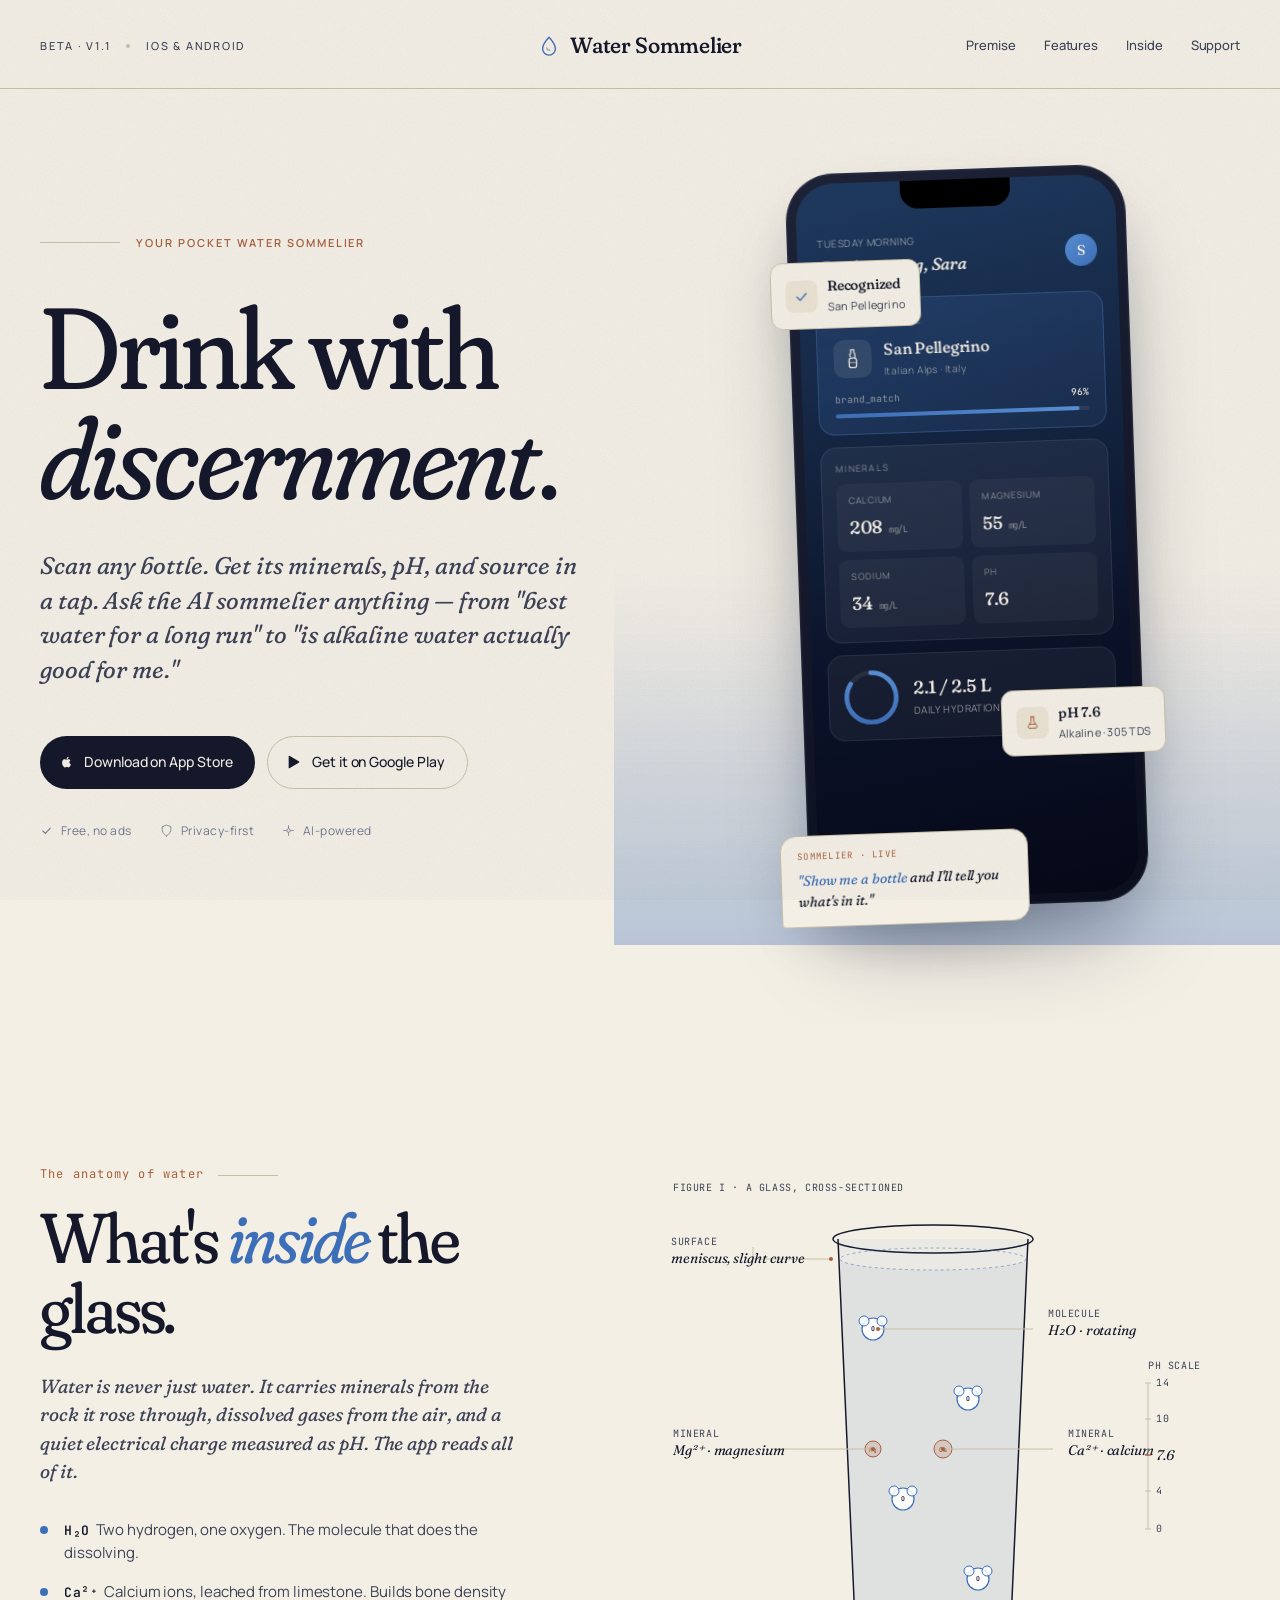
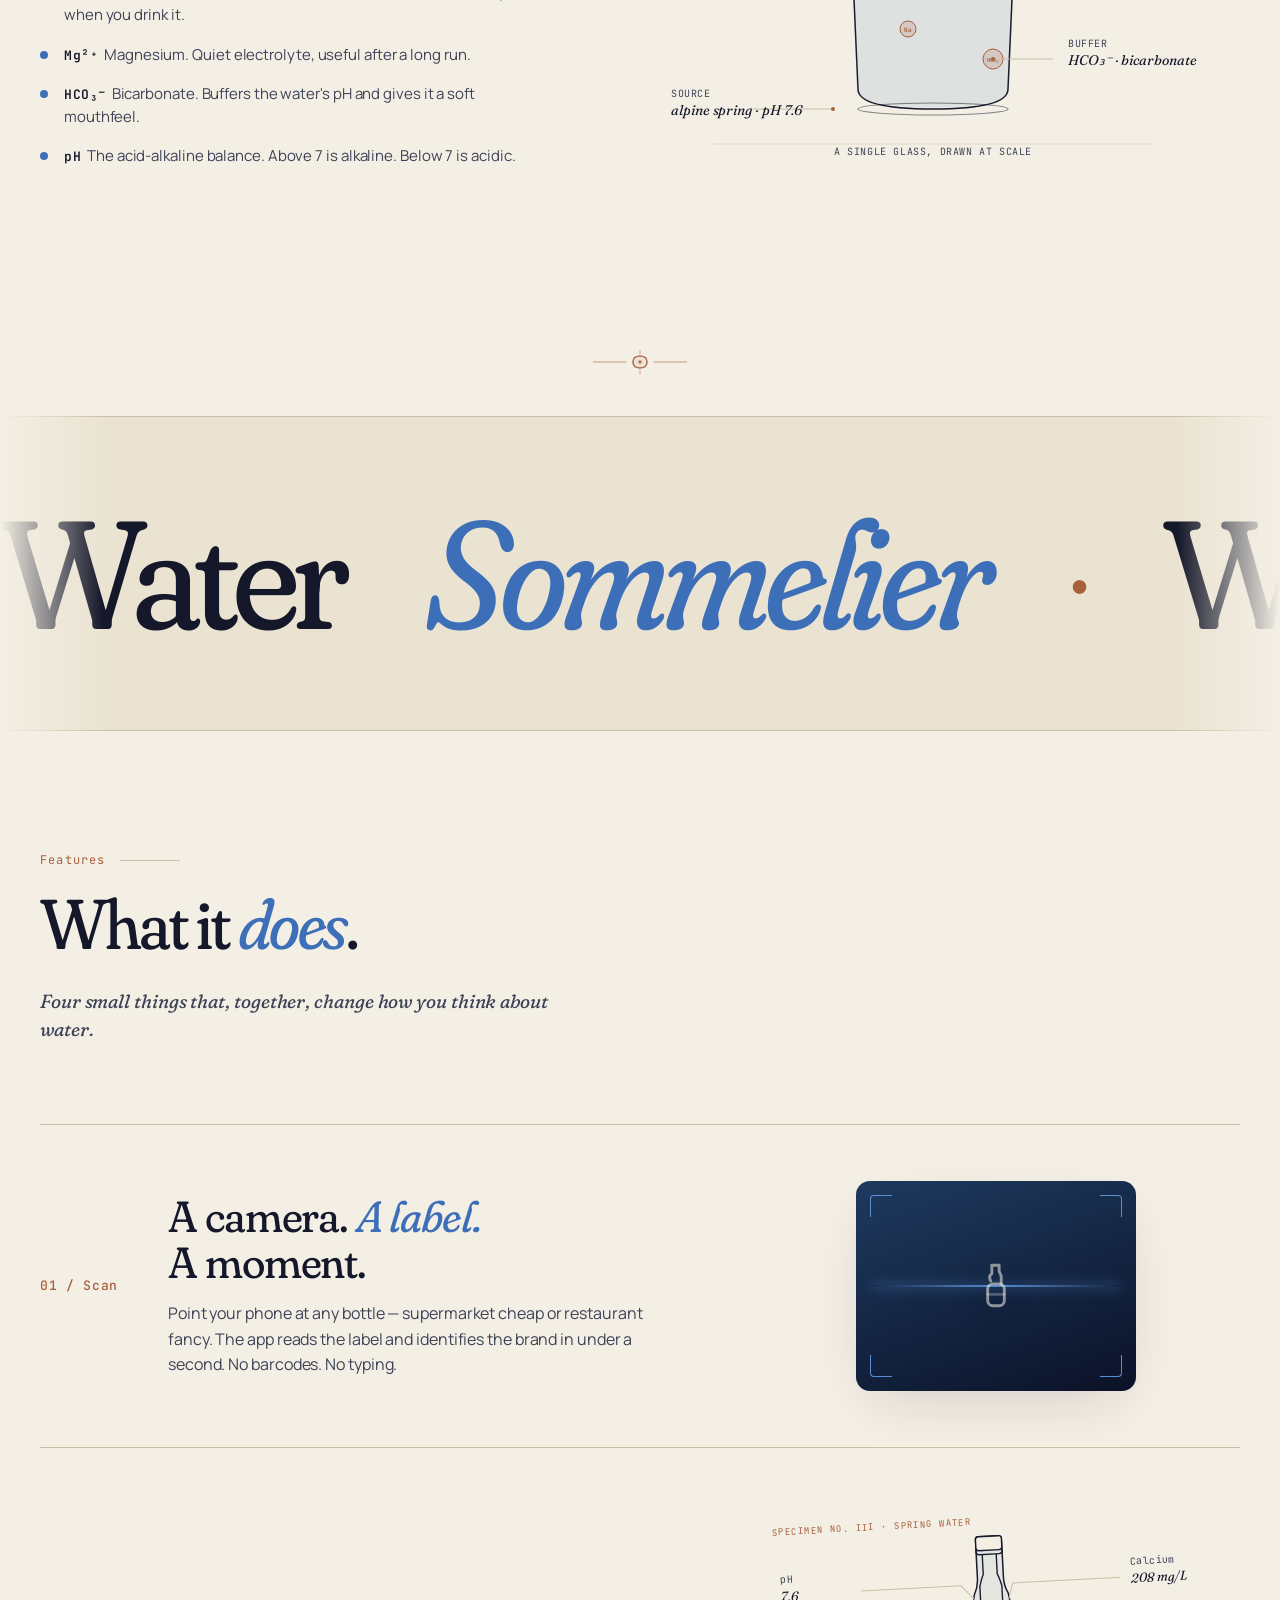
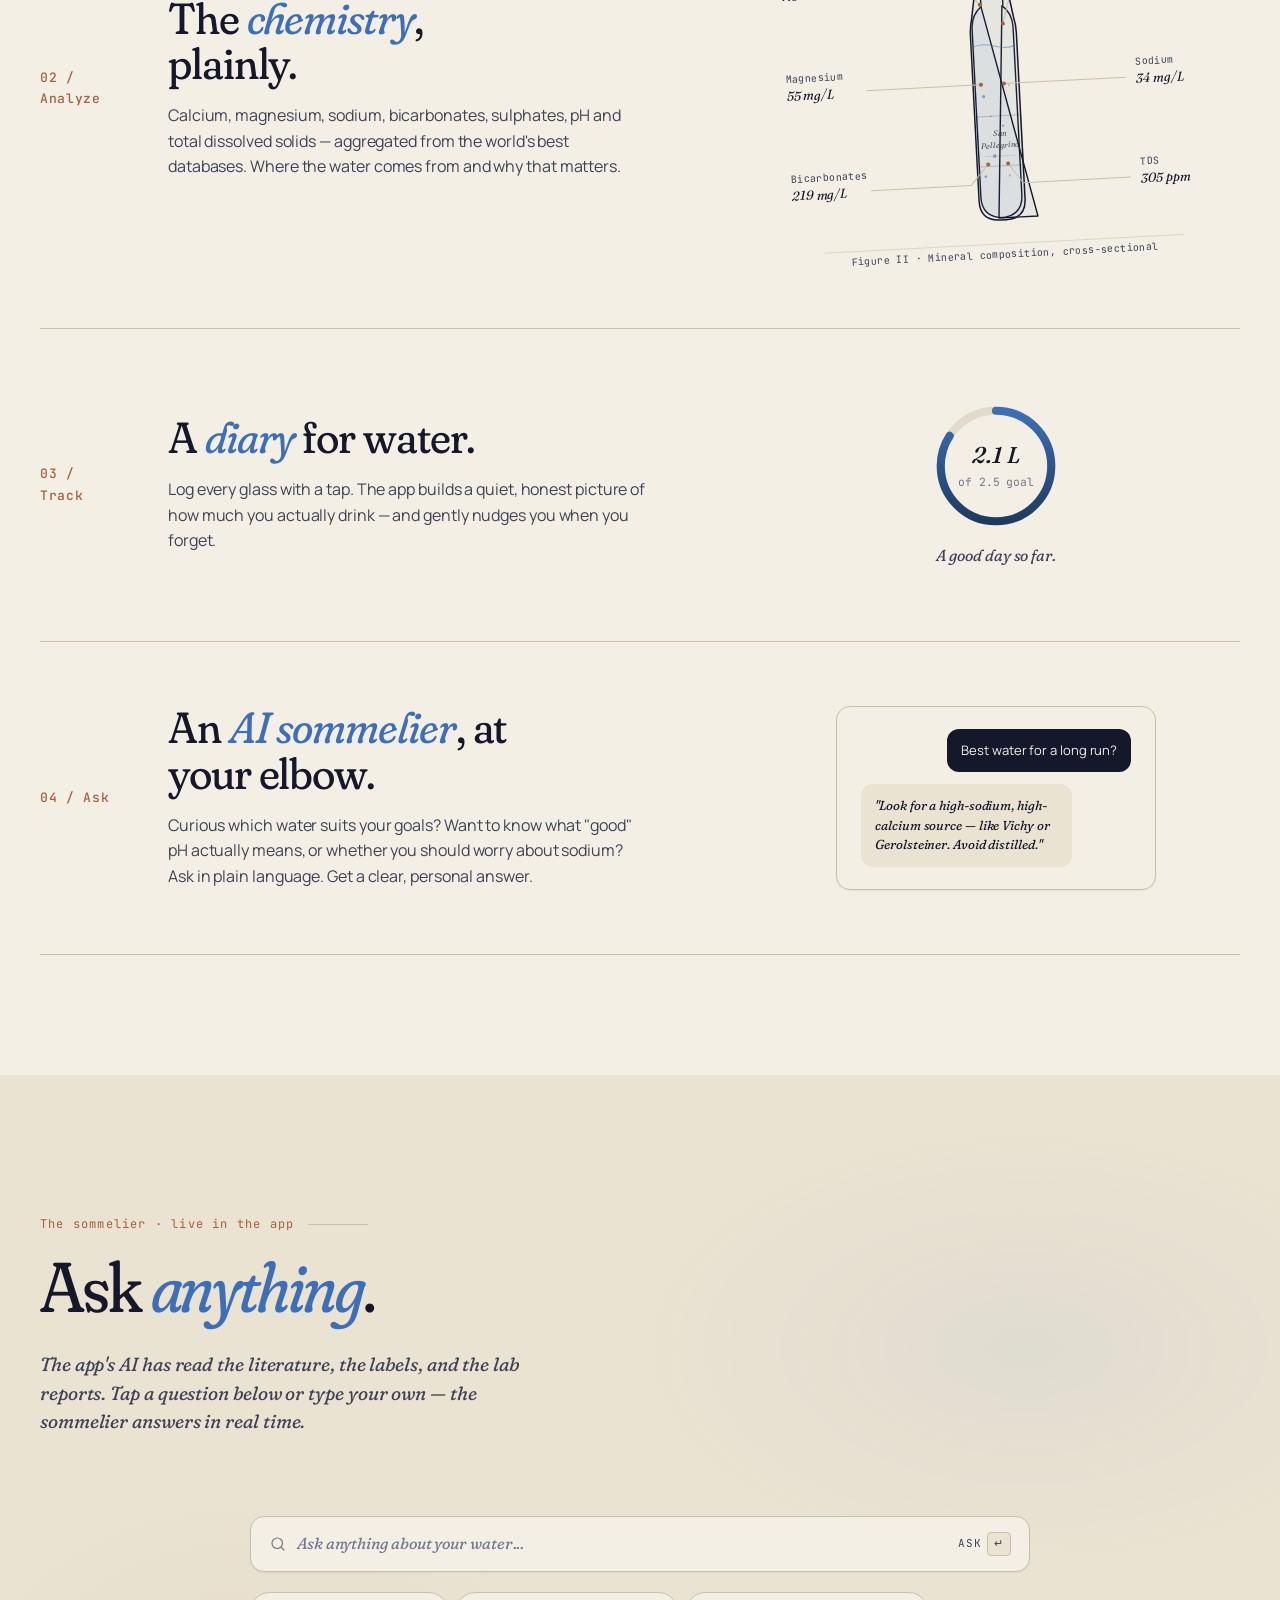
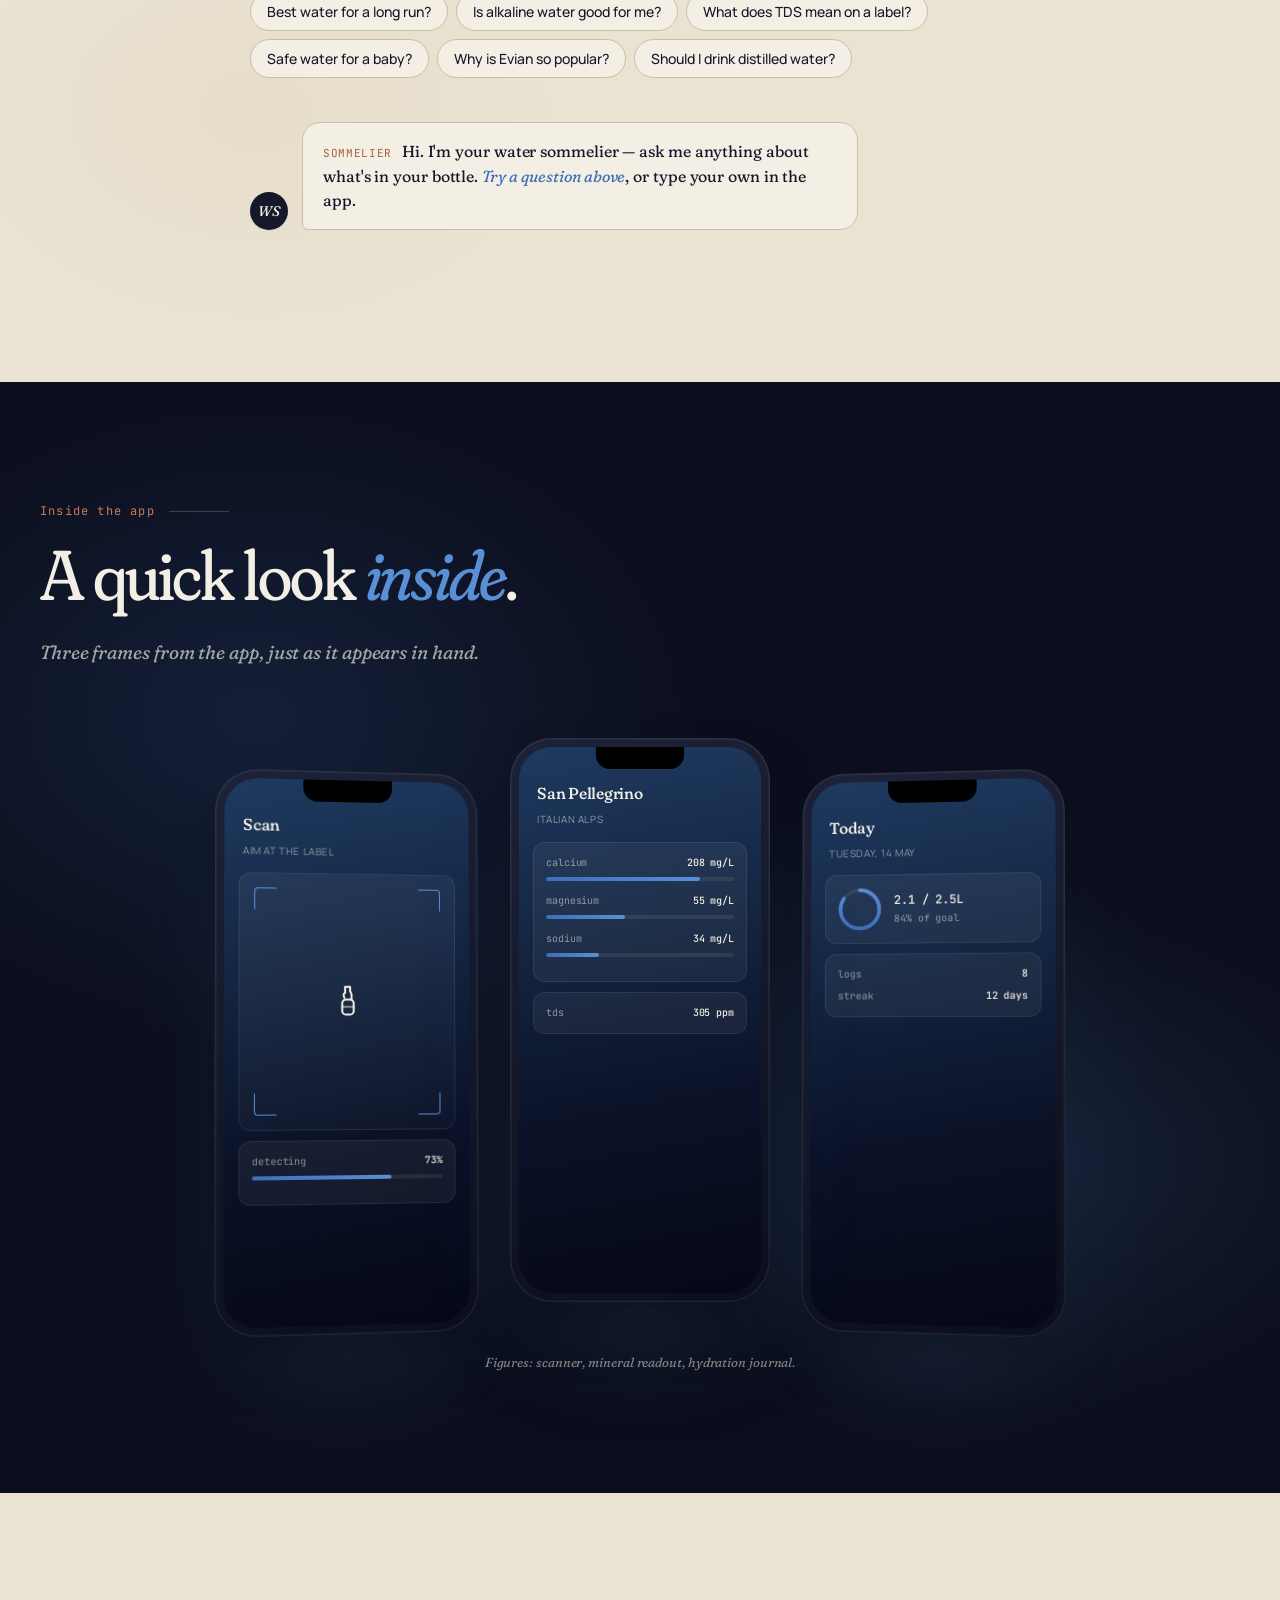
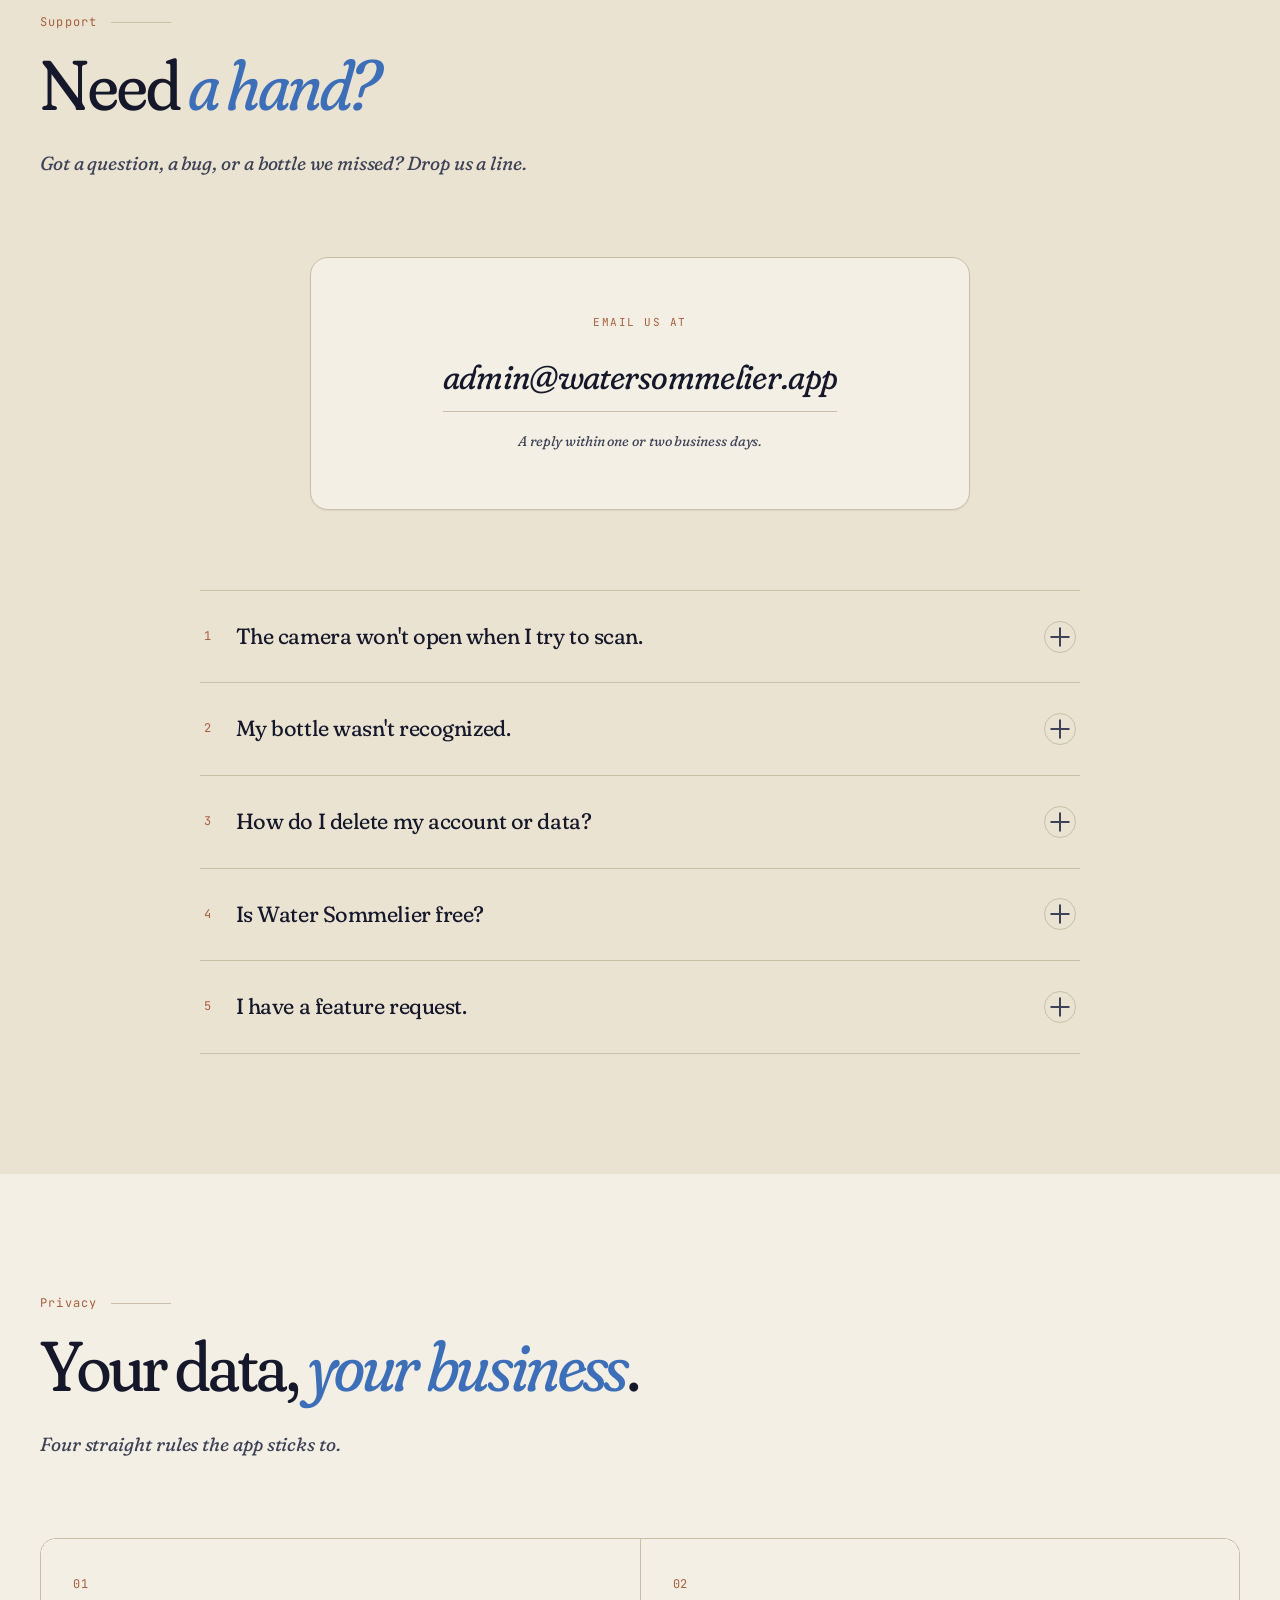
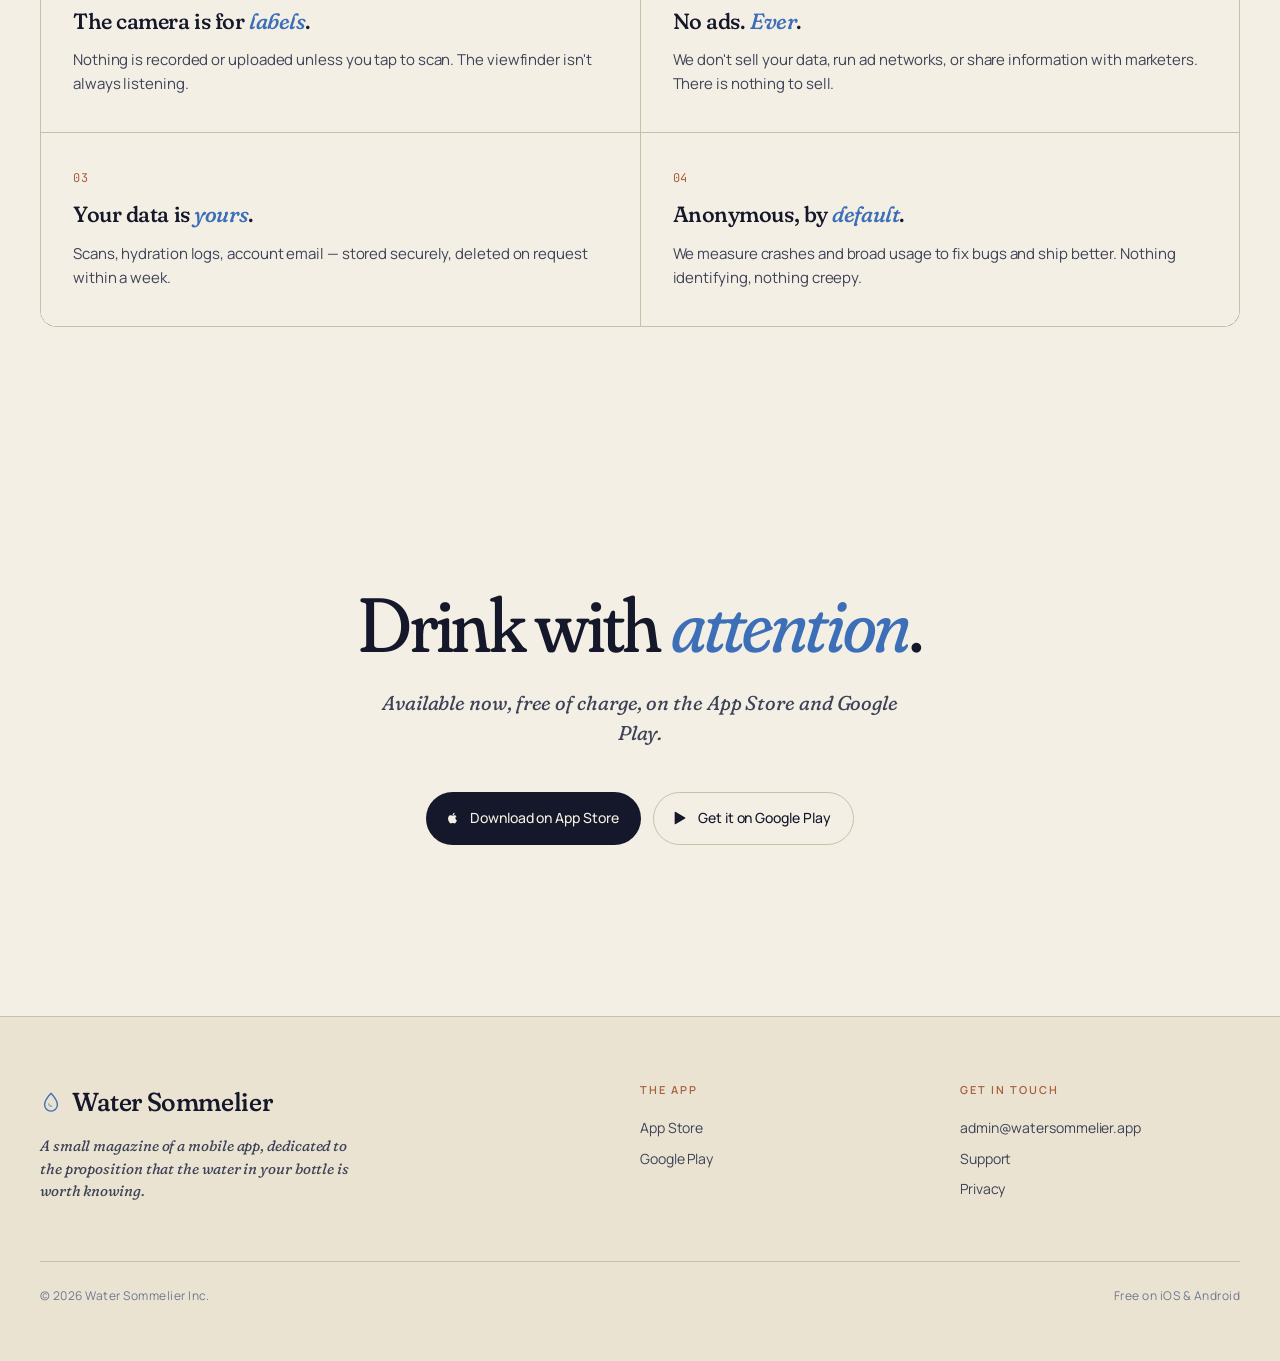
==== commit dfd3c796: "Phase 1+2: remove editorial framing (Premise, Pull Quote, Tasting Note); expand Ask the Sommelier in" ====
--- a/index.html
+++ b/index.html
@@ -2306,6 +2306,108 @@
         margin: 0 auto;
         position: relative;
       }
+      /* Fake input bar */
+      .chat-input-wrap {
+        margin-bottom: 20px;
+      }
+      .chat-input {
+        display: flex;
+        align-items: center;
+        justify-content: space-between;
+        gap: 16px;
+        padding: 14px 18px;
+        background: var(--paper);
+        border: 1px solid var(--rule);
+        border-radius: 14px;
+        box-shadow: var(--shadow-paper);
+        transition: border-color 0.3s var(--ease-out), box-shadow 0.3s var(--ease-out);
+      }
+      .chat-input:hover {
+        border-color: var(--water);
+        box-shadow: 0 0 0 4px rgba(61, 111, 184, 0.08);
+      }
+      .chat-input-prompt {
+        display: inline-flex;
+        align-items: center;
+        gap: 10px;
+        color: var(--ink-soft);
+      }
+      .chat-input-prompt svg {
+        color: var(--ink-faint);
+        flex-shrink: 0;
+      }
+      .chat-input-placeholder {
+        font-family: 'Fraunces', Georgia, serif;
+        font-variation-settings: 'opsz' 18, 'SOFT' 100;
+        font-style: italic;
+        font-size: 16px;
+        color: var(--ink-faint);
+      }
+      .chat-input-cta {
+        font-family: 'JetBrains Mono', monospace;
+        font-size: 11px;
+        color: var(--ink-soft);
+        letter-spacing: 0.06em;
+        text-transform: uppercase;
+        display: inline-flex;
+        align-items: center;
+        gap: 6px;
+        flex-shrink: 0;
+      }
+      .chat-input-cta kbd {
+        font-family: 'JetBrains Mono', monospace;
+        font-size: 11px;
+        padding: 2px 6px;
+        background: var(--paper-warm);
+        border: 1px solid var(--rule);
+        border-radius: 4px;
+        color: var(--ink-soft);
+      }
+
+      /* Starter chips */
+      .chat-chips {
+        display: flex;
+        flex-wrap: wrap;
+        gap: 8px;
+        margin-bottom: 32px;
+      }
+      .chat-chip {
+        font-family: 'Manrope', sans-serif;
+        font-size: 14px;
+        font-weight: 500;
+        color: var(--ink);
+        padding: 9px 16px;
+        background: var(--paper);
+        border: 1px solid var(--rule);
+        border-radius: 999px;
+        transition: background 0.25s var(--ease-out), border-color 0.25s var(--ease-out), transform 0.25s var(--ease-out), color 0.25s var(--ease-out);
+        cursor: pointer;
+      }
+      .chat-chip:hover, .chat-chip:focus-visible {
+        background: var(--ink);
+        color: var(--paper);
+        border-color: var(--ink);
+        transform: translateY(-1px);
+        outline: none;
+      }
+      .chat-chip.used {
+        opacity: 0.4;
+        cursor: default;
+        pointer-events: none;
+      }
+
+      /* Typewriter cursor */
+      .typing-caret::after {
+        content: '';
+        display: inline-block;
+        width: 6px;
+        height: 16px;
+        background: var(--ink);
+        margin-left: 2px;
+        vertical-align: text-bottom;
+        animation: caretBlink 0.7s step-end infinite;
+      }
+
       .chat-thread {
         display: flex;
         flex-direction: column;
@@ -2736,8 +2838,13 @@
         }
       }
       @media (max-width: 460px) {
-        .masthead-nav { gap: 14px; font-size: 12px; }
-        .masthead-nav a[href="#inside"] { display: none; }
+        .masthead-nav {
+          gap: 14px;
+          font-size: 12px;
+        }
+        .masthead-nav a[href="#inside"] {
+          display: none;
+        }
       }
       @media (max-width: 380px) {
         .masthead-nav {
@@ -2939,9 +3046,9 @@
     <header class="masthead">
       <div class="container masthead-inner">
         <div class="masthead-meta">
-          <span>Issue No. 01</span>
+          <span>Beta &middot; v1.1</span>
           <span class="meta-sep"></span>
-          <span>Spring 2026</span>
+          <span>iOS &amp; Android</span>
         </div>
 
         <a href="#top" class="brand">
@@ -2968,7 +3075,7 @@
             <div class="hero-eyebrow reveal">
               <span class="rule"></span>
               <span class="uppercase-tracked"
-                >A guide to the water you drink</span
+                >Your pocket water sommelier</span
               >
             </div>
 
@@ -2981,8 +3088,9 @@
             </h1>
 
             <p class="hero-lede reveal reveal-2">
-              Scan any bottle. Reveal its minerals, pH, and source. A pocket
-              sommelier for the water you drink every day.
+              Scan any bottle. Get its minerals, pH, and source in a tap. Ask
+              the AI sommelier anything &mdash; from "best water for a long run"
+              to "is alkaline water actually good for me."
             </p>
 
             <div class="hero-actions reveal reveal-3">
@@ -3204,45 +3312,13 @@
       </div>
     </section>
 
-    <!-- ============== PREMISE — Editorial intro ============== -->
-    <section id="premise" class="alt">
-      <div class="container">
-        <div class="premise">
-          <aside class="premise-aside reveal">
-            <span class="uppercase-tracked">Editor's note</span>
-            <div class="aside-title">On the quiet matter of what we drink.</div>
-          </aside>
-
-          <div class="premise-body reveal reveal-1">
-            <p>
-              <span class="drop">W</span>e drink the same water, day after day,
-              with about as much attention as we give the air we breathe. Yet
-              not all water is the same.
-              <em>Source matters. Mineral content matters. pH matters.</em> A
-              glass of alpine spring water carries a different chemistry &mdash;
-              and a different story &mdash; than a glass from a city tap.
-            </p>
-
-            <p>
-              Water Sommelier began as a small idea: that anyone, with nothing
-              more than a phone camera, ought to be able to know what is in
-              their bottle. No chemistry degree. No flipping the label over and
-              squinting at fine print.
-            </p>
-
-            <p>This is a pocket guide for the curious drinker.</p>
-          </div>
-        </div>
-      </div>
-    </section>
-
     <!-- ============== ANATOMY OF WATER ============== -->
     <section class="anatomy" id="anatomy">
       <div class="container">
         <div class="anatomy-grid">
           <div class="anatomy-text reveal">
             <div class="anatomy-num">
-              <span>Chapter I.5 &middot; the anatomy of water</span>
+              <span>The anatomy of water</span>
             </div>
             <h2>What's <em>inside</em> the glass.</h2>
             <p class="anatomy-lede">
@@ -3790,7 +3866,7 @@
     <section id="features">
       <div class="container">
         <div class="section-head reveal">
-          <div class="section-num"><span>Chapter II</span></div>
+          <div class="section-num"><span>Features</span></div>
           <h2 class="display">What it <em>does</em>.</h2>
           <p class="lede">
             Four small things that, together, change how you think about water.
@@ -4204,76 +4280,55 @@
       </div>
     </section>
 
-    <!-- ============== PULL QUOTE ============== -->
-    <div class="pull-quote">
-      <blockquote class="display reveal">
-        &ldquo;Most people <em>drink water</em>. Few know it.&rdquo;
-      </blockquote>
-      <div class="attribution reveal reveal-1">
-        Volume I &middot; Editor's preface
-      </div>
-    </div>
-
-    <!-- ============== ASK THE SOMMELIER — assistant conversation ============== -->
+    <!-- ============== ASK THE SOMMELIER — assistant centerpiece ============== -->
     <section class="sommelier" id="sommelier">
       <div class="container">
         <div class="section-head reveal">
           <div class="section-num">
-            <span>Chapter IV &middot; correspondence with the sommelier</span>
+            <span>The sommelier &middot; live in the app</span>
           </div>
-          <h2 class="display">Ask the <em>sommelier</em>.</h2>
+          <h2 class="display">Ask <em>anything</em>.</h2>
           <p class="lede">
-            The app's AI assistant has read the literature, the labels, and the
-            lab reports. Put a question to it.
+            The app's AI has read the literature, the labels, and the lab
+            reports. Tap a question below or type your own &mdash; the
+            sommelier answers in real time.
           </p>
         </div>
 
         <div class="chat-stage">
-          <div class="chat-thread">
-            <div class="chat-msg user reveal reveal-1">
-              <div class="chat-avatar">SR</div>
-              <div class="chat-bubble">Best water for a long run?</div>
+          <!-- Fake input -->
+          <div class="chat-input-wrap reveal">
+            <div class="chat-input">
+              <span class="chat-input-prompt">
+                <svg width="18" height="18" viewBox="0 0 24 24" fill="none" stroke="currentColor" stroke-width="1.6" stroke-linecap="round" stroke-linejoin="round" aria-hidden="true">
+                  <circle cx="11" cy="11" r="7"/>
+                  <path d="m20 20-3.5-3.5"/>
+                </svg>
+                <span class="chat-input-placeholder">Ask anything about your water...</span>
+              </span>
+              <span class="chat-input-cta">Ask <kbd>&#8629;</kbd></span>
             </div>
-            <div class="chat-msg assistant reveal reveal-2">
+          </div>
+
+          <!-- Starter question chips -->
+          <div class="chat-chips reveal reveal-1" id="chatChips">
+            <button class="chat-chip" data-q="run">Best water for a long run?</button>
+            <button class="chat-chip" data-q="alkaline">Is alkaline water good for me?</button>
+            <button class="chat-chip" data-q="tds">What does TDS mean on a label?</button>
+            <button class="chat-chip" data-q="baby">Safe water for a baby?</button>
+            <button class="chat-chip" data-q="evian">Why is Evian so popular?</button>
+            <button class="chat-chip" data-q="distilled">Should I drink distilled water?</button>
+          </div>
+
+          <!-- Conversation thread (initial assistant intro + answers appended on click) -->
+          <div class="chat-thread reveal reveal-2" id="chatThread">
+            <div class="chat-msg assistant">
               <div class="chat-avatar">WS</div>
               <div class="chat-bubble">
-                <span class="mono-tag">Answer 01</span>
-                Look for high <em>sodium</em> and high <em>calcium</em> &mdash;
-                Vichy Catalan, Gerolsteiner, or San Pellegrino all qualify.
-                Avoid distilled or low-mineral waters; you'll lose electrolytes
-                faster than you replace them.
-              </div>
-            </div>
-
-            <div class="chat-msg user reveal reveal-2">
-              <div class="chat-avatar">SR</div>
-              <div class="chat-bubble">
-                Is alkaline water actually good for me?
-              </div>
-            </div>
-            <div class="chat-msg assistant reveal reveal-3">
-              <div class="chat-avatar">WS</div>
-              <div class="chat-bubble">
-                <span class="mono-tag">Answer 02</span>
-                The pH of what you drink barely changes your body's chemistry
-                &mdash; your stomach is too acidic for it to matter. What does
-                matter is the <em>minerals</em>. Most alkaline waters happen to
-                be mineral-rich, which is the real benefit.
-              </div>
-            </div>
-
-            <div class="chat-msg user reveal reveal-3">
-              <div class="chat-avatar">SR</div>
-              <div class="chat-bubble">What does TDS mean on a label?</div>
-            </div>
-            <div class="chat-msg assistant reveal reveal-4">
-              <div class="chat-avatar">WS</div>
-              <div class="chat-bubble">
-                <span class="mono-tag">Answer 03</span>
-                Total dissolved solids. The sum, in milligrams per litre, of
-                everything in the water that isn't water. Below 50 is very low,
-                50&ndash;500 is normal, above 500 is mineral-rich.
-                <em>Higher isn't better &mdash; it's different.</em>
+                <span class="mono-tag">Sommelier</span>
+                Hi. I'm your water sommelier &mdash; ask me anything about
+                what's in your bottle. <em>Try a question above</em>, or type
+                your own in the app.
               </div>
             </div>
           </div>
@@ -4281,47 +4336,39 @@
       </div>
     </section>
 
-    <!-- Tasting note — small editorial flourish before the dark spread -->
-    <section style="padding: 100px 0 60px">
-      <div class="container">
-        <div class="tasting-note reveal">
-          <span class="tn-tag">Tasting Note &middot; No. 47</span>
-          <div class="tn-header">
-            <div class="tn-name">San <em>Pellegrino</em></div>
-            <div class="tn-origin">
-              Italian Alps, Lombardy &middot; Source: San Pellegrino Terme
-            </div>
-          </div>
-          <div class="tn-grid">
-            <div class="tn-cell">
-              <div class="tn-label">pH</div>
-              <div class="tn-value">7.6</div>
-              <div class="tn-unit">slightly alkaline</div>
-            </div>
-            <div class="tn-cell">
-              <div class="tn-label">TDS</div>
-              <div class="tn-value">305<span class="tn-unit"> ppm</span></div>
-              <div class="tn-unit">medium mineral</div>
-            </div>
-            <div class="tn-cell">
-              <div class="tn-label">Calcium</div>
-              <div class="tn-value">208<span class="tn-unit"> mg/L</span></div>
-              <div class="tn-unit">high content</div>
-            </div>
-          </div>
-          <p class="tn-footer">
-            A bright, structured mineral water with notable calcium &mdash; well
-            suited to long meals and warm afternoons.
-          </p>
-        </div>
+    <!-- Hidden answer templates: chip clicks pull these into the chat thread -->
+    <template id="chatAnswers">
+      <div data-q="run">
+        <div class="q">Best water for a long run?</div>
+        <div class="a">Look for high <em>sodium</em> and high <em>calcium</em> &mdash; Vichy Catalan, Gerolsteiner, or San Pellegrino qualify. Avoid distilled or low-mineral waters; you'll lose electrolytes faster than you replace them.</div>
       </div>
-    </section>
+      <div data-q="alkaline">
+        <div class="q">Is alkaline water good for me?</div>
+        <div class="a">The pH of what you drink barely changes your body's chemistry &mdash; your stomach is too acidic for it to matter. What does matter is the <em>minerals</em>. Most alkaline waters happen to be mineral-rich, which is the real benefit.</div>
+      </div>
+      <div data-q="tds">
+        <div class="q">What does TDS mean on a label?</div>
+        <div class="a">Total dissolved solids. The sum, in mg per litre, of everything in the water that isn't water. Below 50 is very low, 50&ndash;500 is normal, above 500 is mineral-rich. <em>Higher isn't better &mdash; it's different.</em></div>
+      </div>
+      <div data-q="baby">
+        <div class="q">Safe water for a baby?</div>
+        <div class="a">Low-mineral, low-sodium water is the rule. Look for TDS under 100, sodium under 20 mg/L. Volvic and Evian are classic safe choices. <em>Avoid sparkling and high-mineral waters</em> for infants under 6 months.</div>
+      </div>
+      <div data-q="evian">
+        <div class="q">Why is Evian so popular?</div>
+        <div class="a">A balanced mineral profile from the French Alps, low TDS (~309 mg/L), neutral pH (7.2), and a brand history reaching back to 1789. It's not the most mineral-rich, but it's a <em>safe, reliable middle</em> &mdash; a clean default.</div>
+      </div>
+      <div data-q="distilled">
+        <div class="q">Should I drink distilled water?</div>
+        <div class="a">For everyday hydration, no. Distilled water has had its minerals removed, so it doesn't replenish what you sweat out. It's fine occasionally; it's not great as a daily drink. <em>The minerals are the point.</em></div>
+      </div>
+    </template>
 
     <!-- ============== INSIDE THE APP — gallery (dark editorial spread) ============== -->
     <section id="inside" class="dark-spread">
       <div class="container">
         <div class="section-head reveal">
-          <div class="section-num"><span>Chapter III</span></div>
+          <div class="section-num"><span>Inside the app</span></div>
           <h2 class="display">A quick look <em>inside</em>.</h2>
           <p class="lede">
             Three frames from the app, just as it appears in hand.
@@ -4481,15 +4528,15 @@
     <section id="support" class="alt">
       <div class="container">
         <div class="section-head reveal">
-          <div class="section-num"><span>Correspondence</span></div>
-          <h2 class="display">We <em>read</em> our mail.</h2>
+          <div class="section-num"><span>Support</span></div>
+          <h2 class="display">Need <em>a hand?</em></h2>
           <p class="lede">
-            A question, a request, a bottle we missed. Write to us.
+            Got a question, a bug, or a bottle we missed? Drop us a line.
           </p>
         </div>
 
         <div class="contact-card reveal">
-          <div class="label">Address all enquiries to</div>
+          <div class="label">Email us at</div>
           <a class="contact-email" href="mailto:admin@watersommelier.app"
             >admin@watersommelier.app</a
           >
@@ -4501,7 +4548,7 @@
         <div class="faq">
           <details class="faq-item reveal">
             <summary class="faq-trigger">
-              <span class="faq-num">Q.01</span>
+              <span class="faq-num">1</span>
               <span class="faq-q"
                 >The camera won't open when I try to scan.</span
               >
@@ -4518,7 +4565,7 @@
           </details>
           <details class="faq-item reveal">
             <summary class="faq-trigger">
-              <span class="faq-num">Q.02</span>
+              <span class="faq-num">2</span>
               <span class="faq-q">My bottle wasn't recognized.</span>
               <span class="faq-toggle"
                 ><svg><use href="#i-plus" /></svg
@@ -4534,7 +4581,7 @@
           </details>
           <details class="faq-item reveal">
             <summary class="faq-trigger">
-              <span class="faq-num">Q.03</span>
+              <span class="faq-num">3</span>
               <span class="faq-q">How do I delete my account or data?</span>
               <span class="faq-toggle"
                 ><svg><use href="#i-plus" /></svg
@@ -4551,7 +4598,7 @@
           </details>
           <details class="faq-item reveal">
             <summary class="faq-trigger">
-              <span class="faq-num">Q.04</span>
+              <span class="faq-num">4</span>
               <span class="faq-q">Is Water Sommelier free?</span>
               <span class="faq-toggle"
                 ><svg><use href="#i-plus" /></svg
@@ -4565,7 +4612,7 @@
           </details>
           <details class="faq-item reveal">
             <summary class="faq-trigger">
-              <span class="faq-num">Q.05</span>
+              <span class="faq-num">5</span>
               <span class="faq-q">I have a feature request.</span>
               <span class="faq-toggle"
                 ><svg><use href="#i-plus" /></svg
@@ -4588,14 +4635,14 @@
     <section id="privacy">
       <div class="container">
         <div class="section-head reveal">
-          <div class="section-num"><span>House rules</span></div>
-          <h2 class="display">A small <em>code of conduct</em>.</h2>
-          <p class="lede">Four principles we hold ourselves to.</p>
+          <div class="section-num"><span>Privacy</span></div>
+          <h2 class="display">Your data, <em>your business</em>.</h2>
+          <p class="lede">Four straight rules the app sticks to.</p>
         </div>
 
         <div class="principles">
           <div class="principle reveal reveal-1">
-            <div class="principle-num">i.</div>
+            <div class="principle-num">01</div>
             <h4>The camera is for <em>labels</em>.</h4>
             <p>
               Nothing is recorded or uploaded unless you tap to scan. The
@@ -4603,7 +4650,7 @@
             </p>
           </div>
           <div class="principle reveal reveal-2">
-            <div class="principle-num">ii.</div>
+            <div class="principle-num">02</div>
             <h4>No ads. <em>Ever</em>.</h4>
             <p>
               We don't sell your data, run ad networks, or share information
@@ -4611,7 +4658,7 @@
             </p>
           </div>
           <div class="principle reveal reveal-3">
-            <div class="principle-num">iii.</div>
+            <div class="principle-num">03</div>
             <h4>Your data is <em>yours</em>.</h4>
             <p>
               Scans, hydration logs, account email &mdash; stored securely,
@@ -4619,7 +4666,7 @@
             </p>
           </div>
           <div class="principle reveal reveal-4">
-            <div class="principle-num">iv.</div>
+            <div class="principle-num">04</div>
             <h4>Anonymous, by <em>default</em>.</h4>
             <p>
               We measure crashes and broad usage to fix bugs and ship better.
@@ -4695,7 +4742,7 @@
 
         <div class="footer-bar">
           <span>&copy; 2026 Water Sommelier Inc.</span>
-          <span>Issue No. 01 &middot; Spring 2026</span>
+          <span>Free on iOS &amp; Android</span>
         </div>
       </div>
     </footer>
@@ -4929,6 +4976,108 @@
         );
         update();
       })();
+
+      // ============================================================
+      // Chat chips: click to add Q+A to thread with typewriter effect
+      // ============================================================
+      (function () {
+        var chips = document.querySelectorAll('.chat-chip');
+        var thread = document.getElementById('chatThread');
+        var template = document.getElementById('chatAnswers');
+        if (!chips.length || !thread || !template) return;
+
+        function appendMessage(role, html, animate) {
+          var msg = document.createElement('div');
+          msg.className = 'chat-msg ' + role;
+          var avatar = document.createElement('div');
+          avatar.className = 'chat-avatar';
+          avatar.textContent = role === 'user' ? 'You' : 'WS';
+          var bubble = document.createElement('div');
+          bubble.className = 'chat-bubble';
+          if (animate) {
+            bubble.classList.add('typing-caret');
+            thread.appendChild(role === 'user' ? wrapUser(msg, avatar, bubble) : wrapAssistant(msg, avatar, bubble));
+            typewriter(bubble, html, function () {
+              bubble.classList.remove('typing-caret');
+            });
+          } else {
+            bubble.innerHTML = html;
+            if (role === 'user') wrapUser(msg, avatar, bubble);
+            else wrapAssistant(msg, avatar, bubble);
+            thread.appendChild(msg);
+          }
+          msg.scrollIntoView({ behavior: 'smooth', block: 'nearest' });
+          return msg;
+        }
+        function wrapUser(msg, avatar, bubble) {
+          msg.appendChild(avatar);
+          msg.appendChild(bubble);
+          return msg;
+        }
+        function wrapAssistant(msg, avatar, bubble) {
+          msg.appendChild(avatar);
+          msg.appendChild(bubble);
+          return msg;
+        }
+
+        var reduced = window.matchMedia('(prefers-reduced-motion: reduce)').matches;
+        function typewriter(el, html, done) {
+          if (reduced) { el.innerHTML = html; if (done) done(); return; }
+          // Set the HTML so tags render, but hide it character-by-character
+          el.innerHTML = '';
+          var temp = document.createElement('div');
+          temp.innerHTML = html;
+          var allText = '';
+          (function walk(node, container) {
+            for (var i = 0; i < node.childNodes.length; i++) {
+              var n = node.childNodes[i];
+              if (n.nodeType === Node.TEXT_NODE) {
+                allText += n.nodeValue;
+              } else if (n.nodeType === Node.ELEMENT_NODE) {
+                walk(n, n);
+              }
+            }
+          })(temp, temp);
+          // Simpler approach: just print plain text char by char, then swap to HTML at the end
+          var plain = temp.textContent;
+          var i = 0;
+          function step() {
+            i += 2;
+            el.textContent = plain.slice(0, i);
+            if (i < plain.length) {
+              setTimeout(step, 14);
+            } else {
+              el.innerHTML = html;
+              if (done) done();
+            }
+          }
+          step();
+        }
+
+        chips.forEach(function (chip) {
+          chip.addEventListener('click', function () {
+            if (chip.classList.contains('used')) return;
+            chip.classList.add('used');
+            var key = chip.getAttribute('data-q');
+            var entry = template.content.querySelector('[data-q="' + key + '"]');
+            if (!entry) return;
+            var q = entry.querySelector('.q').innerHTML;
+            var a = entry.querySelector('.a').innerHTML;
+            appendMessage('user', q, false);
+            setTimeout(function () {
+              var typing = document.createElement('div');
+              typing.className = 'chat-msg assistant';
+              typing.innerHTML = '<div class="chat-avatar">WS</div><div class="chat-typing"><span></span><span></span><span></span></div>';
+              thread.appendChild(typing);
+              typing.scrollIntoView({ behavior: 'smooth', block: 'nearest' });
+              setTimeout(function () {
+                thread.removeChild(typing);
+                appendMessage('assistant', '<span class="mono-tag">Sommelier</span> ' + a, true);
+              }, 1000);
+            }, 250);
+          });
+        });
+      })();
     </script>
   </body>
 </html>
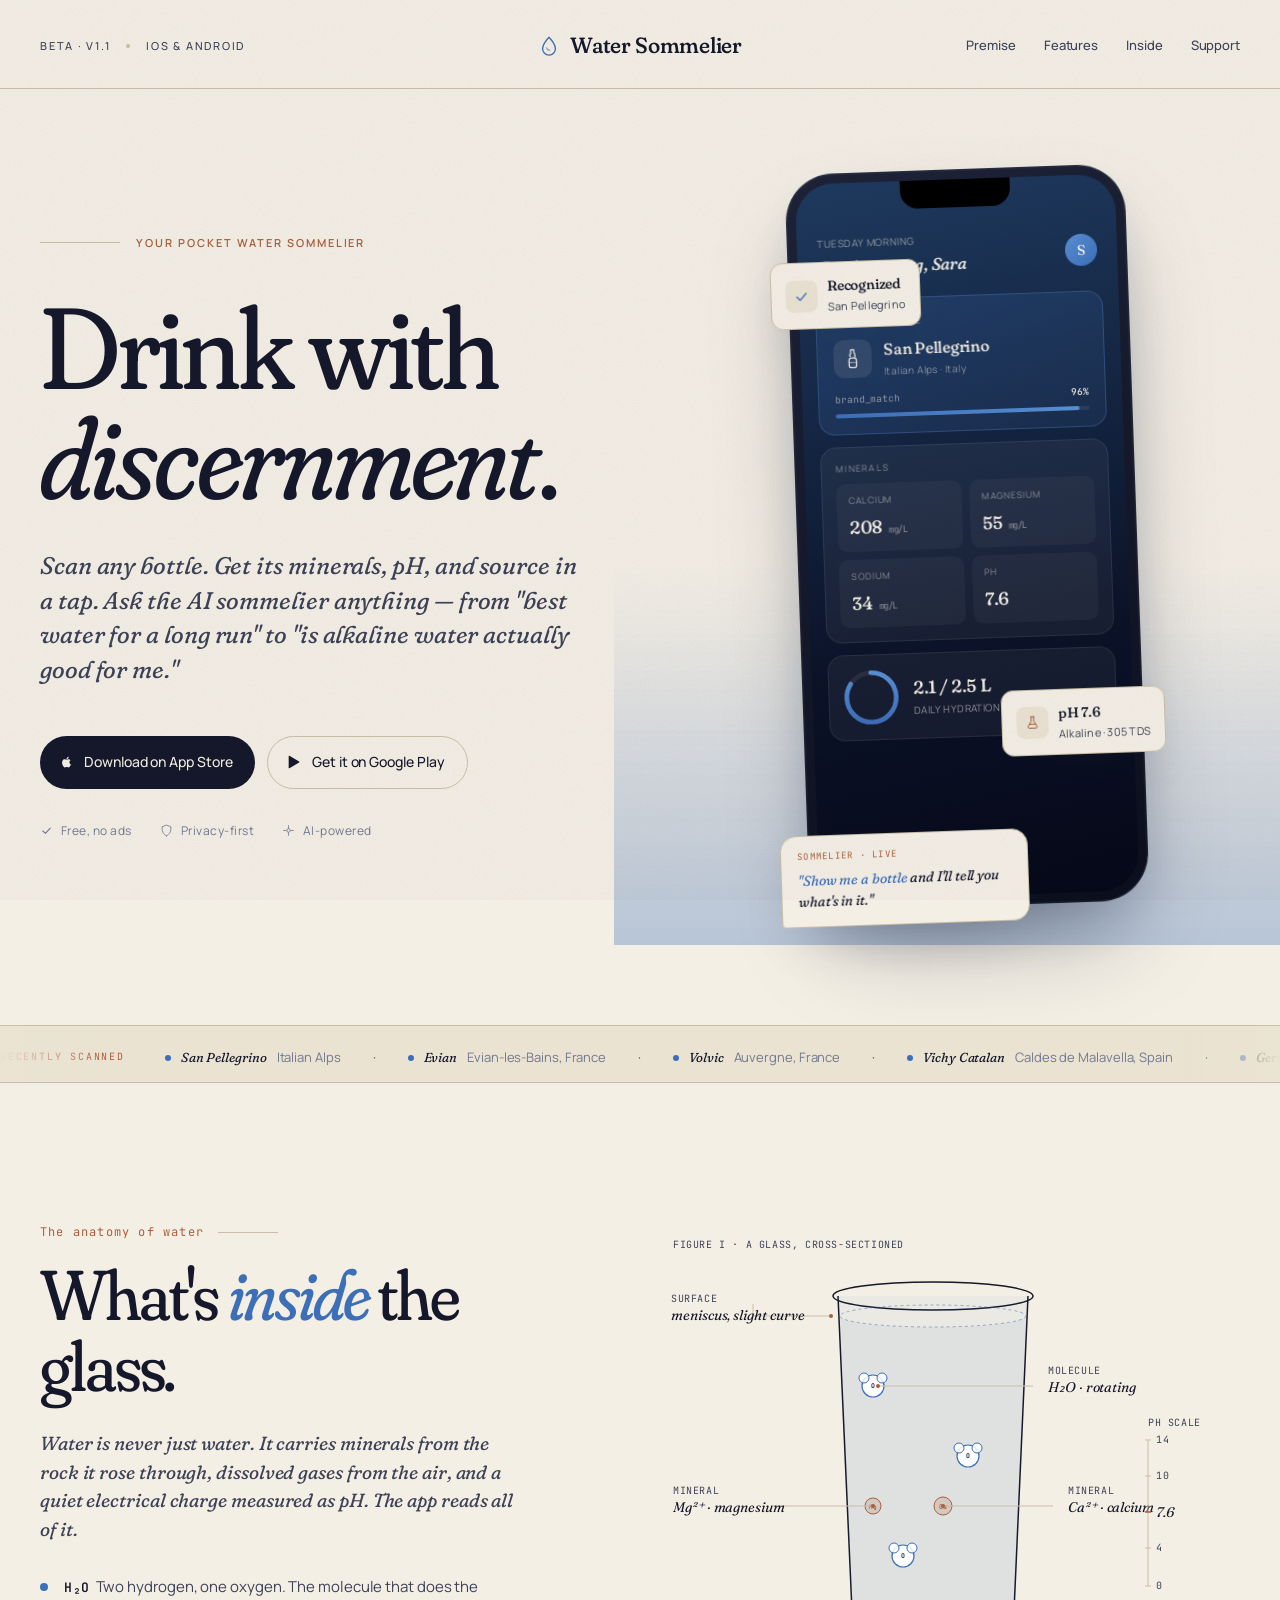
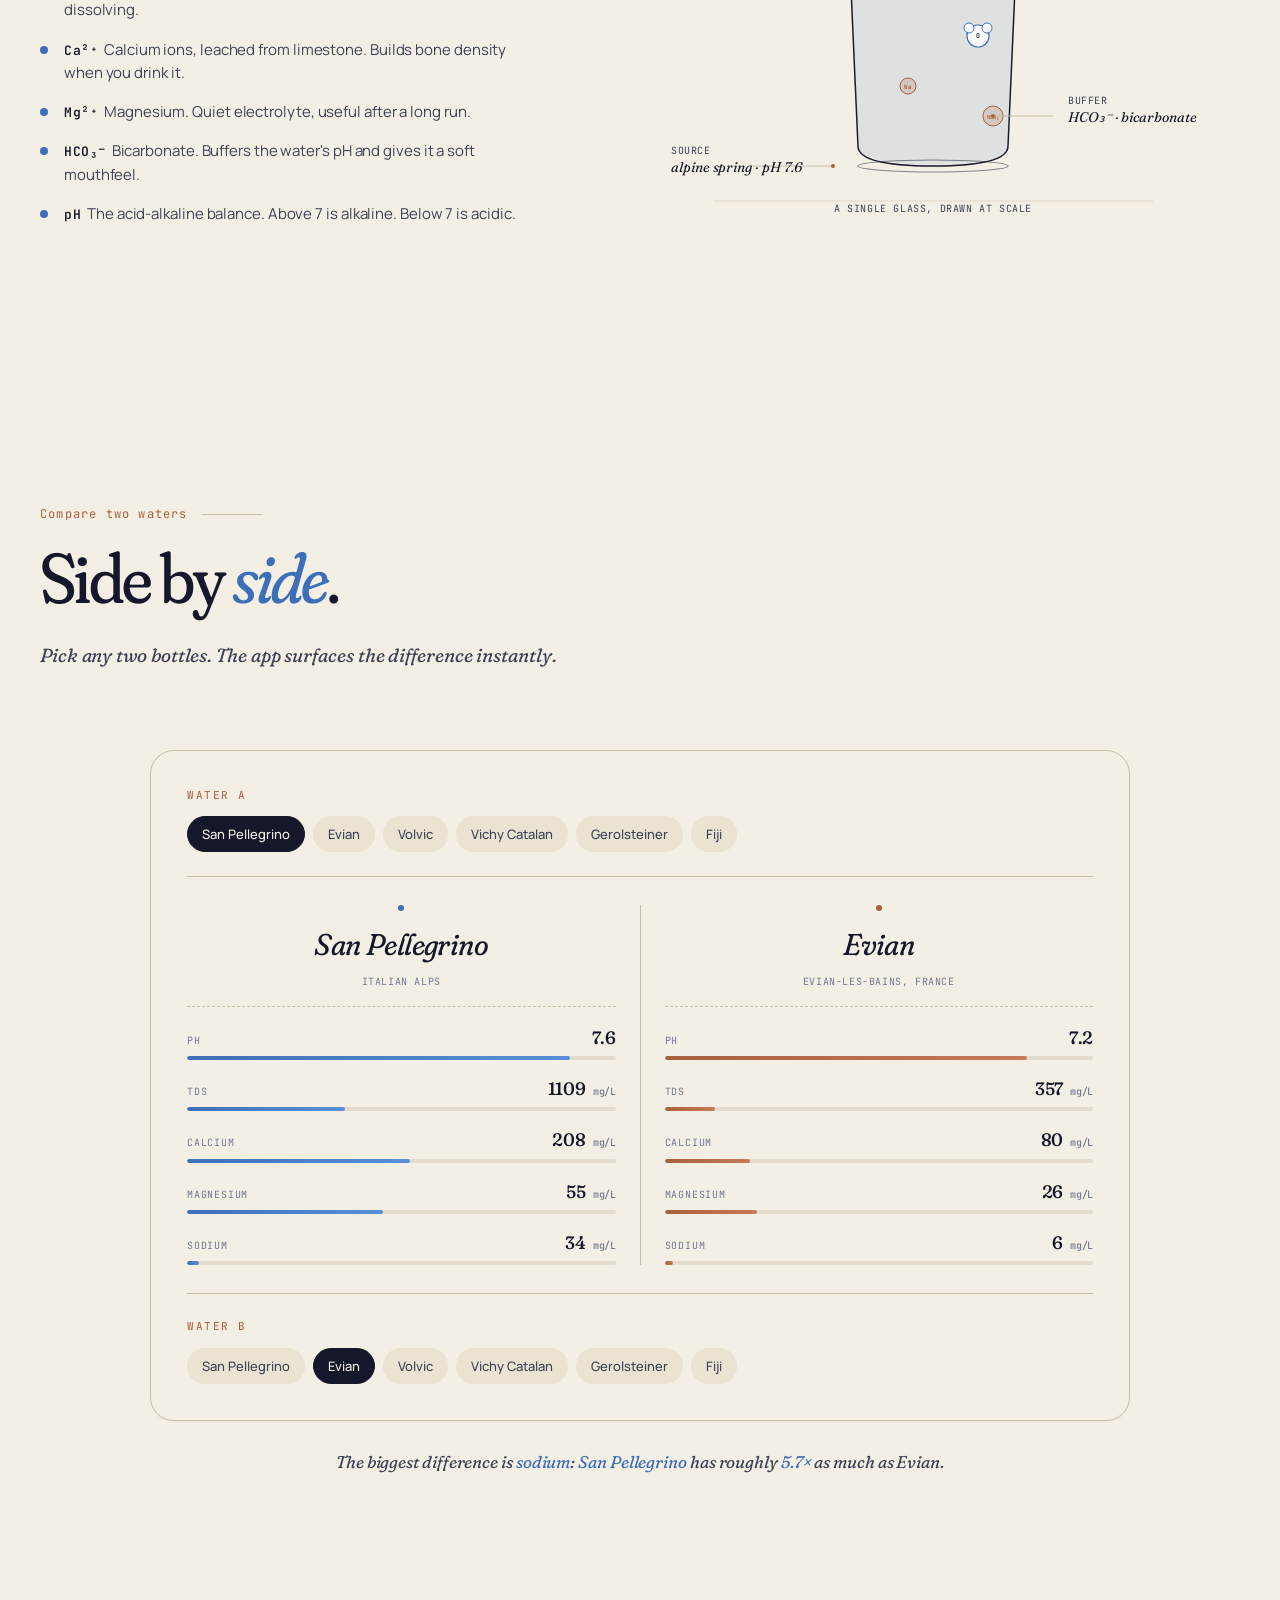
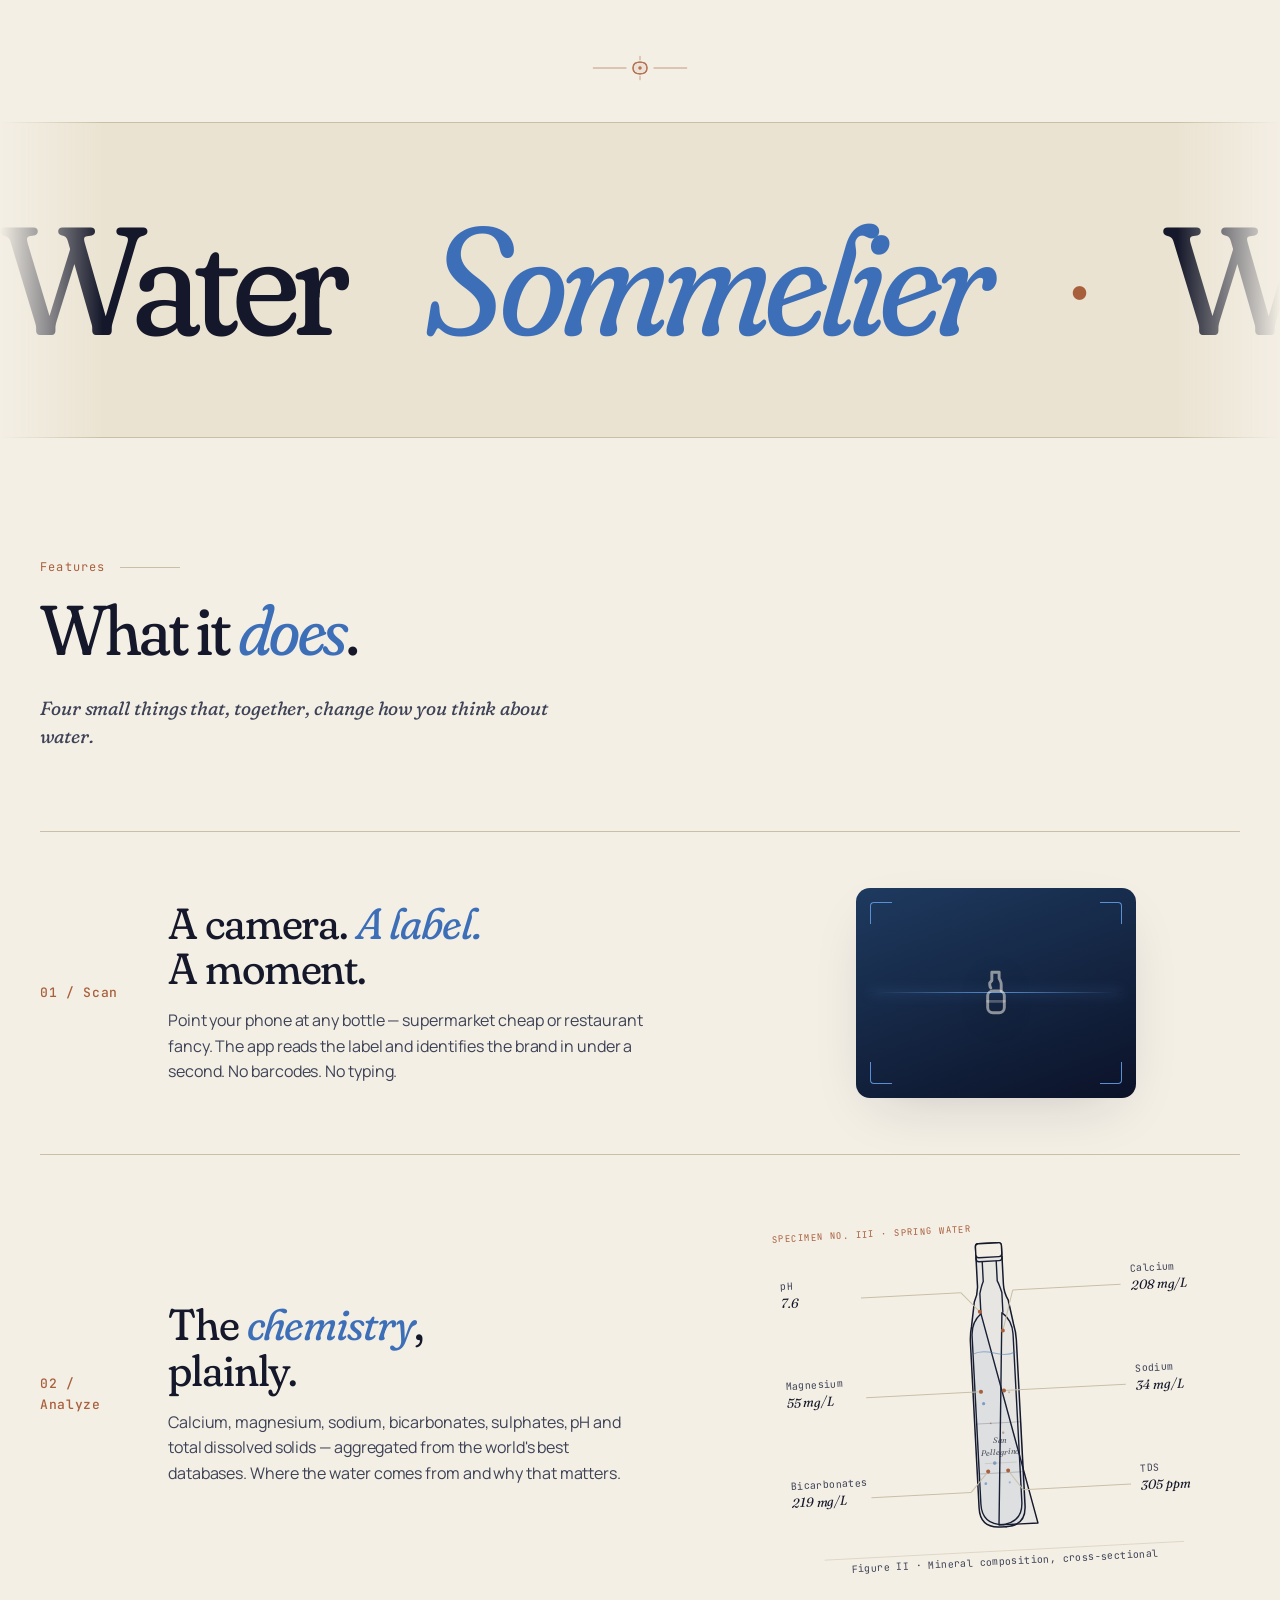
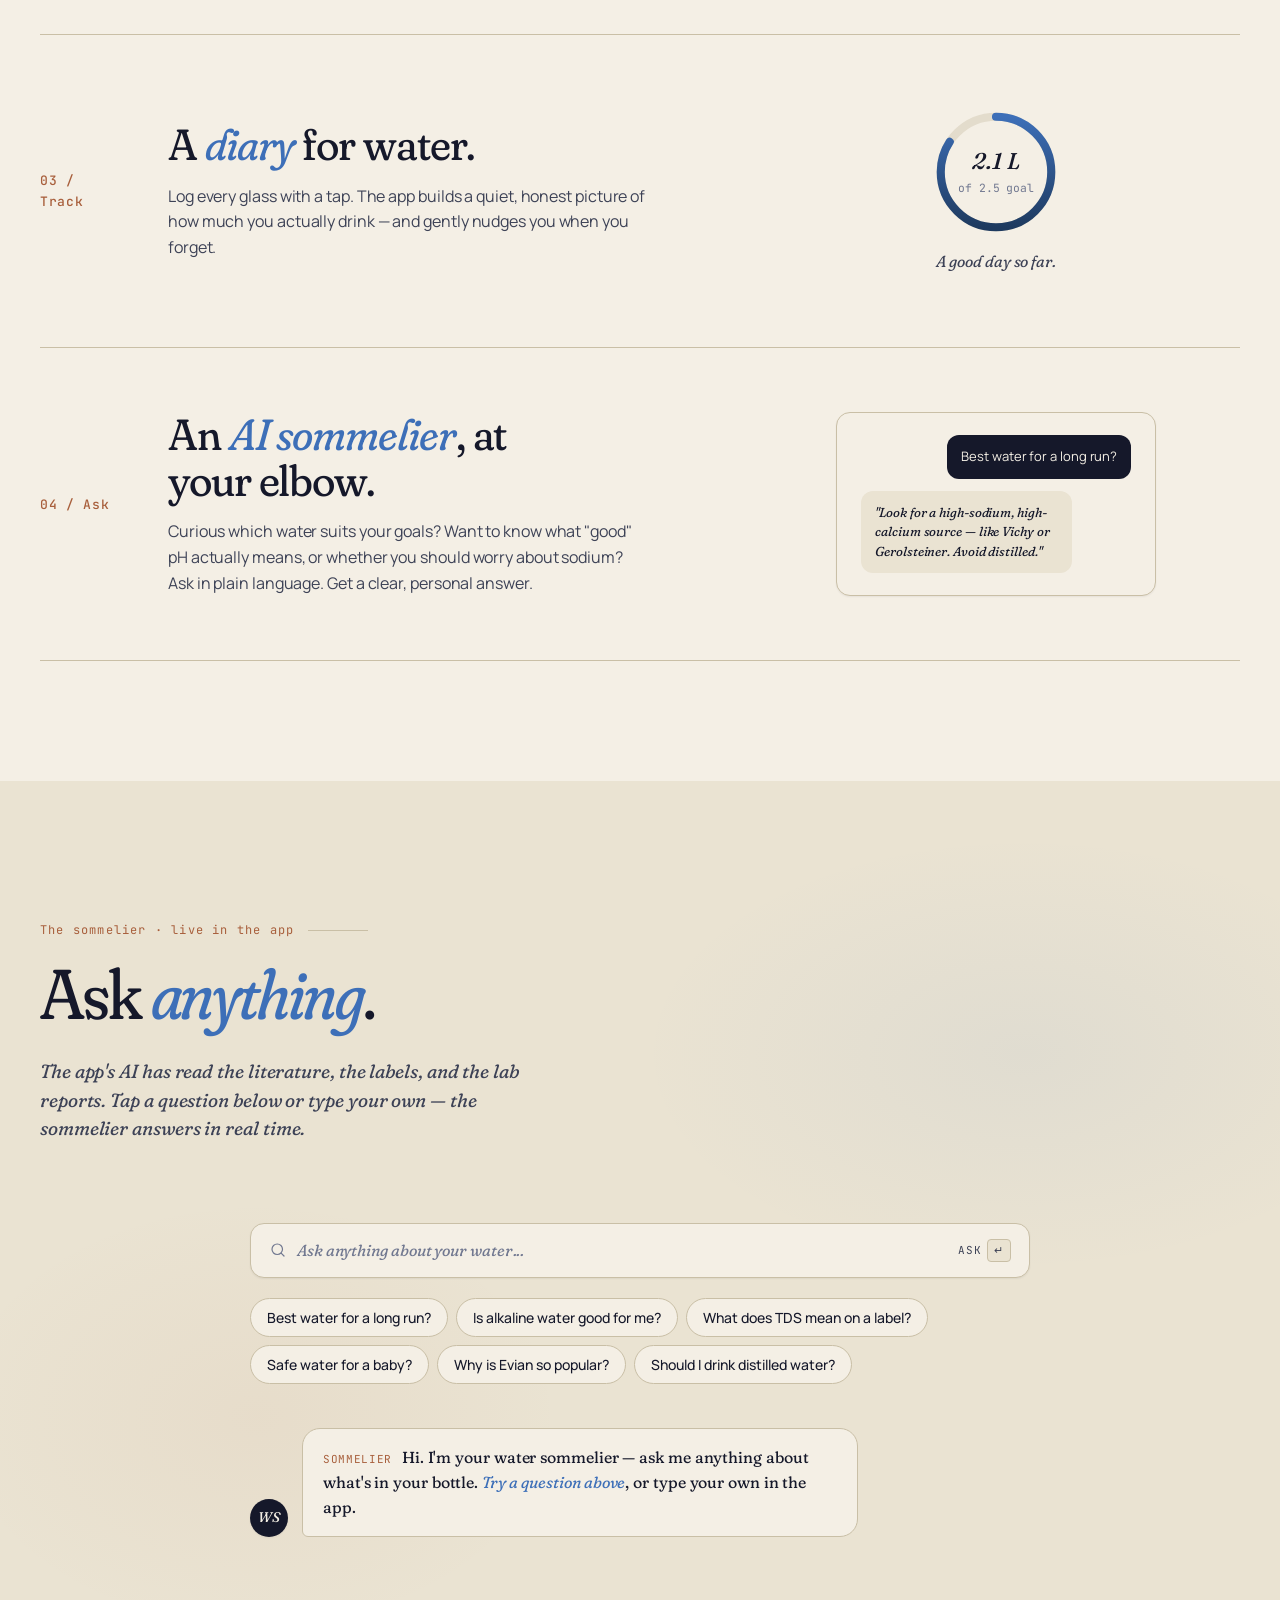
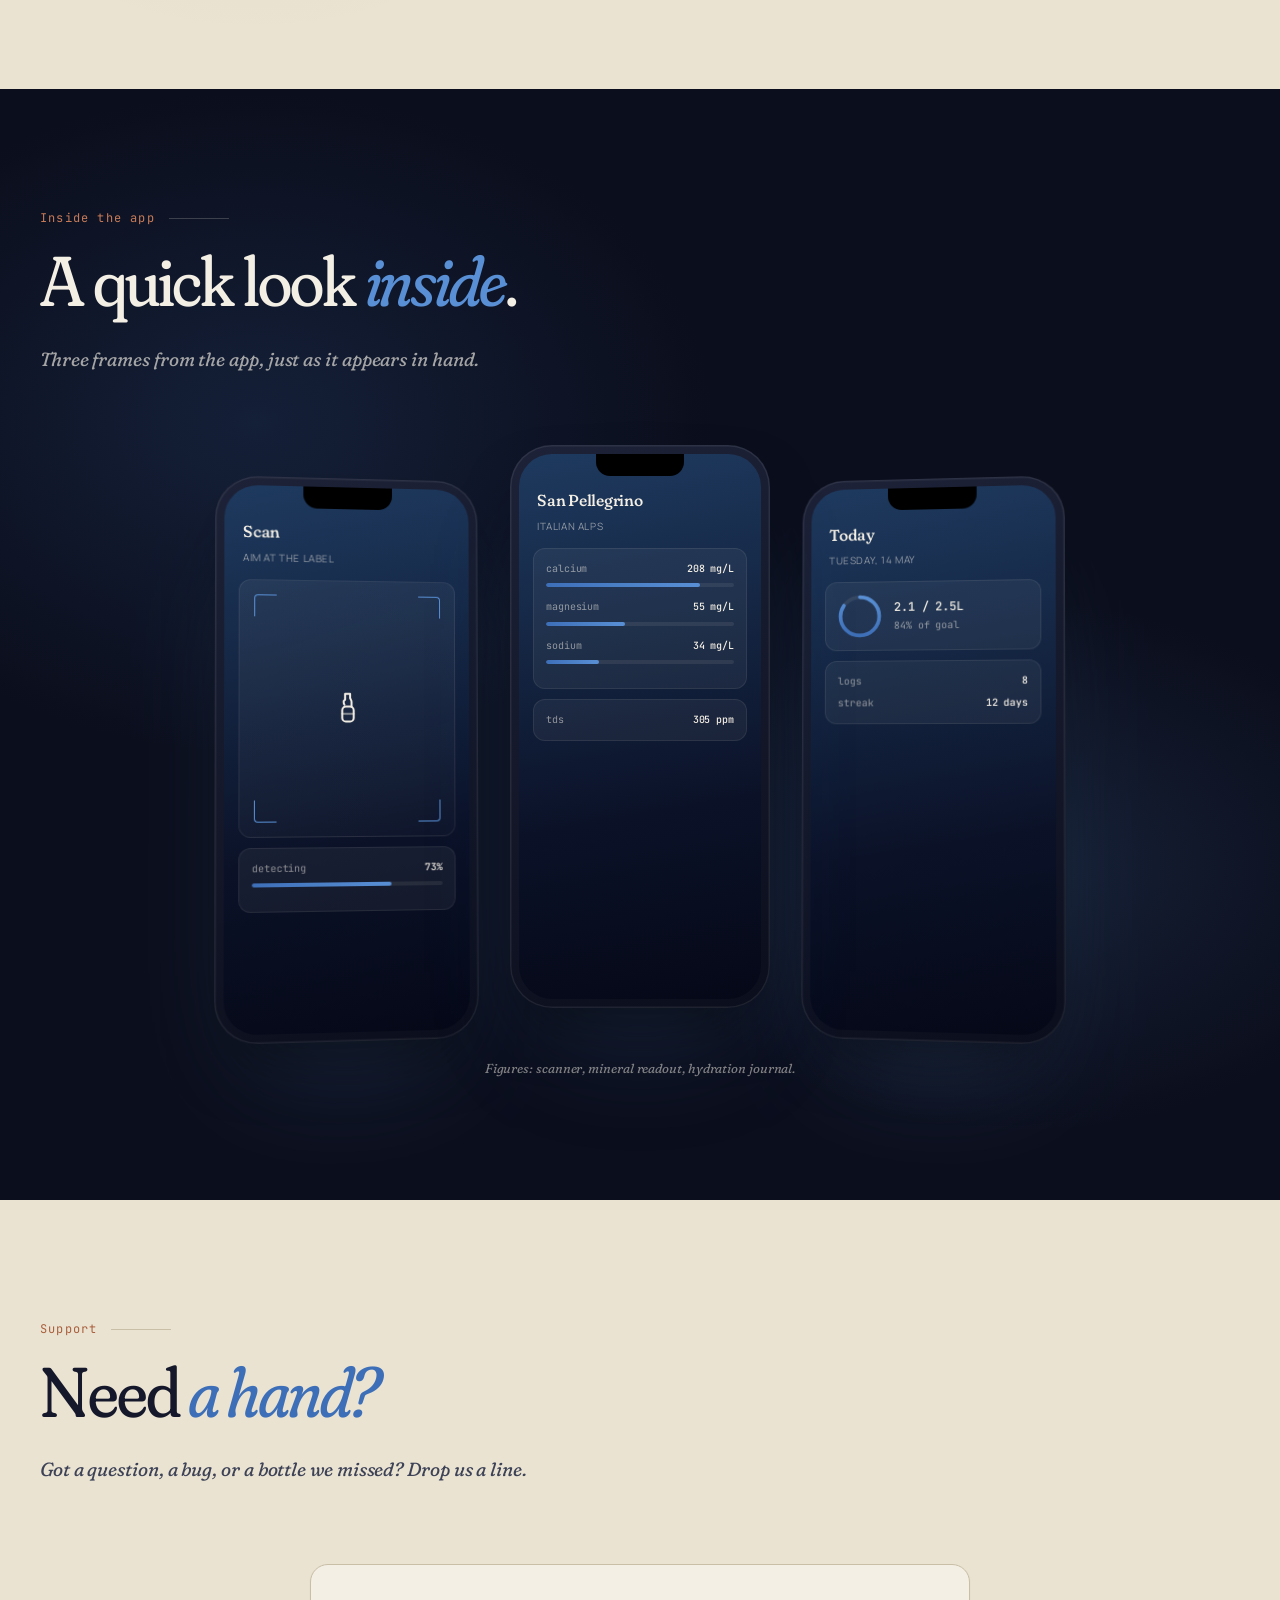
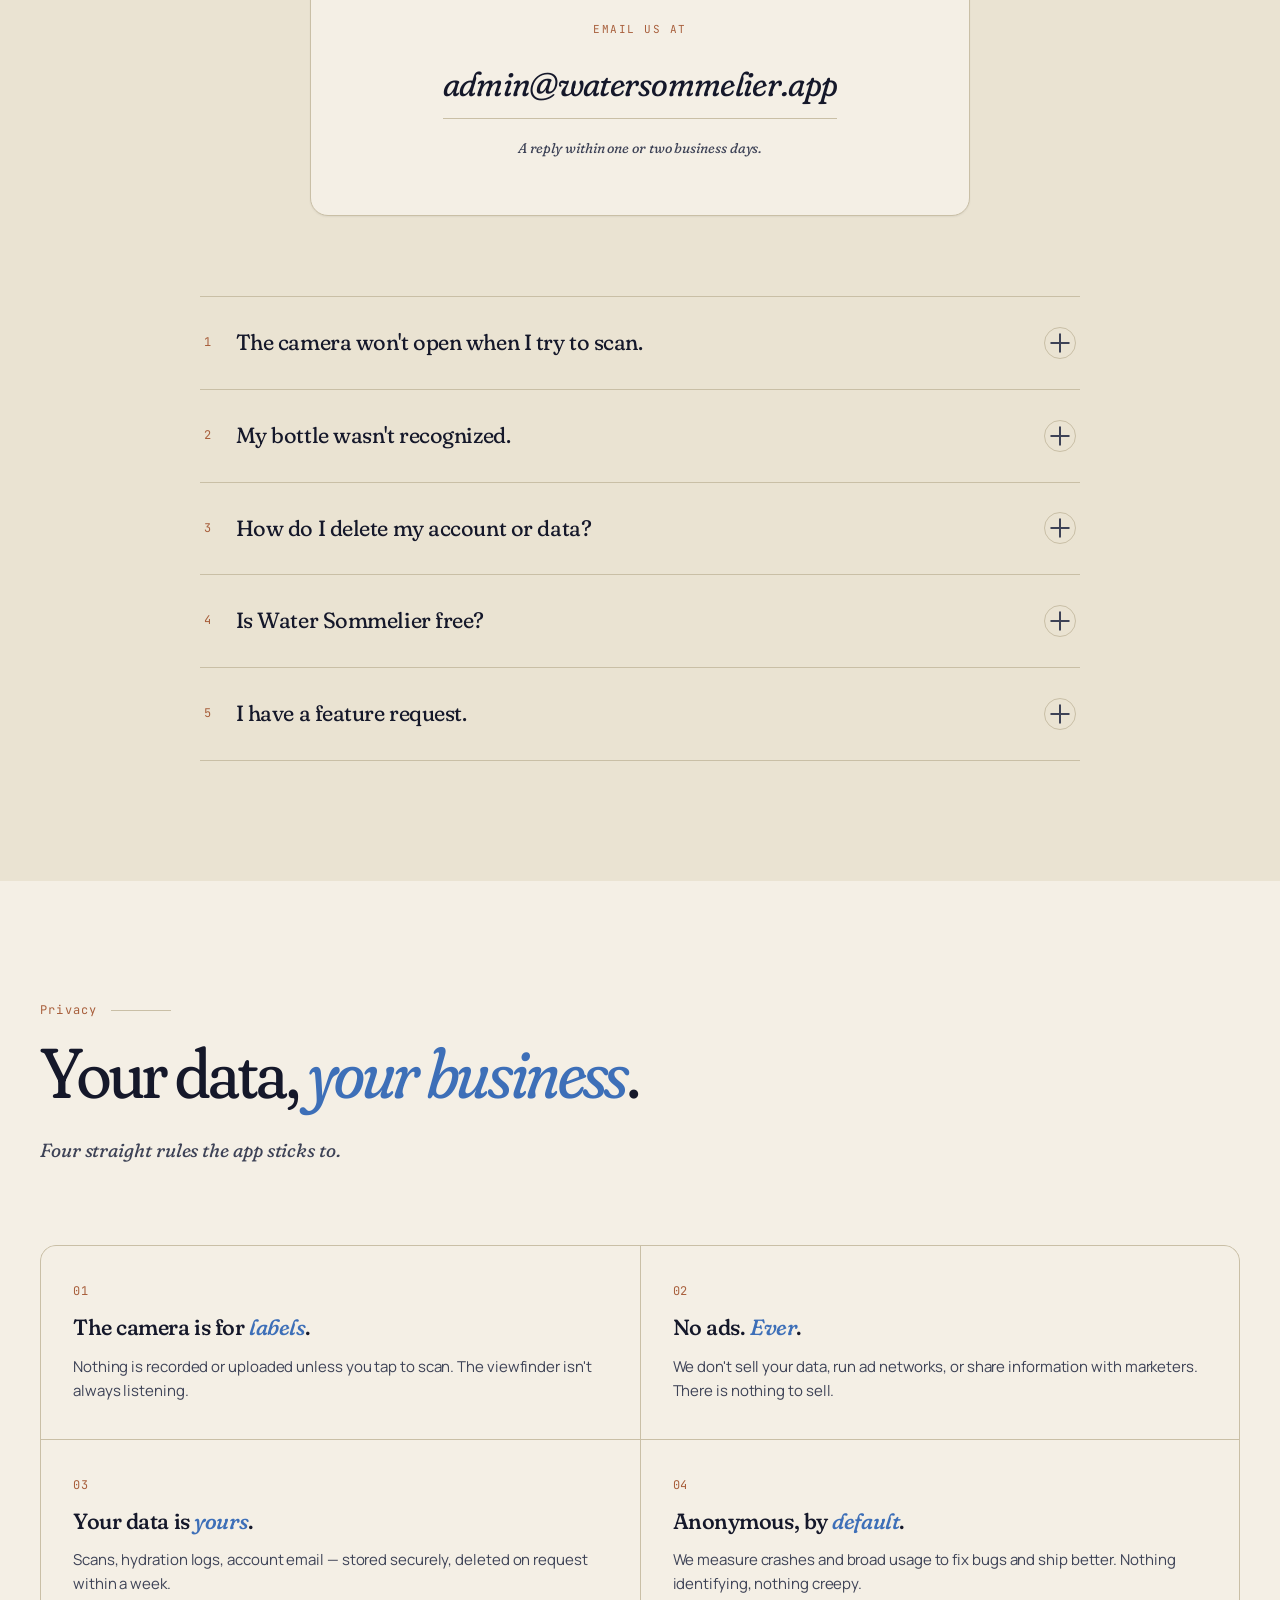
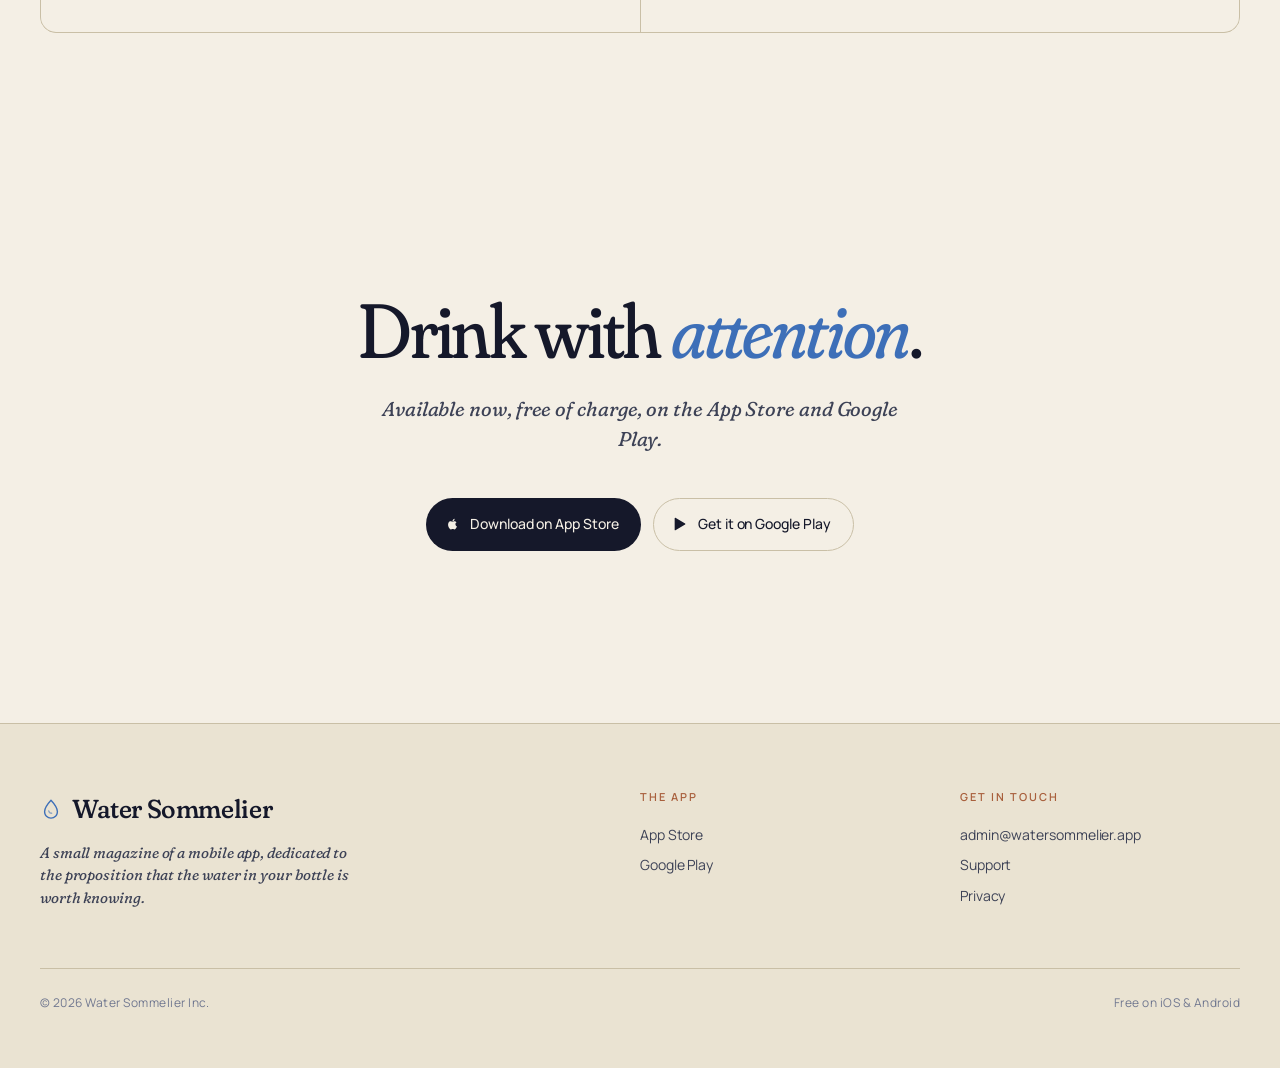
==== commit e9578125: "Phase 4+5+6: mineral hover tooltips, compare-two-waters widget, live ticker strip" ====
--- a/index.html
+++ b/index.html
@@ -1721,6 +1721,249 @@
       .fleuron svg {
         width: 120px;
         height: 28px;
+      }
+
+      /* ============================================================
+       COMPARE TWO WATERS WIDGET
+       ============================================================ */
+      .compare {
+        padding: 140px 0;
+        background: var(--paper);
+        position: relative;
+      }
+      .compare-stage {
+        max-width: 980px;
+        margin: 0 auto;
+        background: var(--paper);
+        border: 1px solid var(--rule);
+        border-radius: 24px;
+        padding: 36px;
+        box-shadow: var(--shadow-paper);
+      }
+      .compare-picker {
+        display: flex;
+        flex-direction: column;
+        gap: 12px;
+        margin-bottom: 24px;
+      }
+      .compare-picker:last-of-type { margin-bottom: 0; margin-top: 24px; }
+      .compare-picker-head {
+        display: flex;
+        align-items: center;
+        gap: 12px;
+      }
+      .compare-label {
+        font-family: 'JetBrains Mono', monospace;
+        font-size: 11px;
+        letter-spacing: 0.14em;
+        text-transform: uppercase;
+        color: var(--copper);
+      }
+      .compare-chips {
+        display: flex;
+        flex-wrap: wrap;
+        gap: 8px;
+      }
+      .compare-chip {
+        font-family: 'Manrope', sans-serif;
+        font-size: 13px;
+        font-weight: 500;
+        color: var(--ink-soft);
+        padding: 8px 14px;
+        background: var(--paper-warm);
+        border: 1px solid transparent;
+        border-radius: 999px;
+        cursor: pointer;
+        transition: background 0.25s var(--ease-out), border-color 0.25s var(--ease-out), color 0.25s var(--ease-out);
+      }
+      .compare-chip:hover { background: var(--paper-deep); color: var(--ink); }
+      .compare-chip.active {
+        background: var(--ink);
+        color: var(--paper);
+        border-color: var(--ink);
+      }
+      .compare-table {
+        display: grid;
+        grid-template-columns: 1fr auto 1fr;
+        gap: 24px;
+        padding: 28px 0;
+        border-top: 1px solid var(--rule);
+        border-bottom: 1px solid var(--rule);
+      }
+      .compare-col {
+        display: flex;
+        flex-direction: column;
+        gap: 16px;
+      }
+      .compare-col-head {
+        text-align: center;
+        padding-bottom: 16px;
+        border-bottom: 1px dashed var(--rule);
+      }
+      .compare-col-mark {
+        width: 6px; height: 6px;
+        background: var(--water);
+        border-radius: 50%;
+        margin: 0 auto 10px;
+      }
+      #colB .compare-col-mark { background: var(--copper); }
+      .compare-col-name {
+        font-family: 'Fraunces', Georgia, serif;
+        font-variation-settings: 'opsz' 72, 'SOFT' 100;
+        font-style: italic;
+        font-size: clamp(22px, 2.6vw, 30px);
+        font-weight: 400;
+        letter-spacing: -0.02em;
+        color: var(--ink);
+        margin-bottom: 4px;
+      }
+      .compare-col-origin {
+        font-family: 'JetBrains Mono', monospace;
+        font-size: 10px;
+        letter-spacing: 0.06em;
+        text-transform: uppercase;
+        color: var(--ink-faint);
+      }
+      .compare-divider {
+        width: 1px;
+        background: var(--rule);
+      }
+      .compare-rows {
+        display: flex;
+        flex-direction: column;
+        gap: 14px;
+      }
+      .compare-row {
+        display: flex;
+        flex-direction: column;
+        gap: 4px;
+      }
+      .compare-row-head {
+        display: flex;
+        justify-content: space-between;
+        align-items: baseline;
+      }
+      .compare-row-label {
+        font-family: 'JetBrains Mono', monospace;
+        font-size: 10px;
+        letter-spacing: 0.08em;
+        text-transform: uppercase;
+        color: var(--ink-faint);
+      }
+      .compare-row-value {
+        font-family: 'Fraunces', Georgia, serif;
+        font-variation-settings: 'opsz' 36, 'SOFT' 100;
+        font-size: 18px;
+        font-weight: 500;
+        letter-spacing: -0.02em;
+        color: var(--ink);
+      }
+      .compare-row-unit {
+        font-family: 'JetBrains Mono', monospace;
+        font-size: 10px;
+        color: var(--ink-faint);
+        margin-left: 2px;
+      }
+      .compare-row-bar {
+        height: 4px;
+        background: rgba(201, 191, 166, 0.4);
+        border-radius: 2px;
+        overflow: hidden;
+        position: relative;
+      }
+      #colA .compare-row-bar-fill {
+        background: linear-gradient(90deg, var(--water), var(--water-bright));
+      }
+      #colB .compare-row-bar-fill {
+        background: linear-gradient(90deg, var(--copper), var(--copper-soft));
+      }
+      .compare-row-bar-fill {
+        position: absolute;
+        inset: 0;
+        border-radius: 2px;
+        width: var(--w, 0%);
+        transition: width 0.6s var(--ease-out);
+      }
+      .compare-verdict {
+        max-width: 700px;
+        margin: 28px auto 0;
+        text-align: center;
+        font-family: 'Fraunces', Georgia, serif;
+        font-variation-settings: 'opsz' 18, 'SOFT' 100;
+        font-style: italic;
+        font-size: 17px;
+        color: var(--ink-soft);
+        line-height: 1.5;
+      }
+      .compare-verdict em {
+        color: var(--water);
+      }
+
+      /* ============================================================
+       LIVE TICKER — recently scanned strip
+       ============================================================ */
+      .ticker {
+        padding: 14px 0;
+        background: var(--paper-warm);
+        border-top: 1px solid var(--rule);
+        border-bottom: 1px solid var(--rule);
+        overflow: hidden;
+        white-space: nowrap;
+        position: relative;
+      }
+      .ticker::before {
+        content: '';
+        position: absolute;
+        inset: 0;
+        background: linear-gradient(90deg, var(--paper-warm) 0%, transparent 8%, transparent 92%, var(--paper-warm) 100%);
+        pointer-events: none;
+        z-index: 1;
+      }
+      .ticker-track {
+        display: inline-flex;
+        gap: 32px;
+        animation: tickerSlide 52s linear infinite;
+        will-change: transform;
+      }
+      @keyframes tickerSlide {
+        from { transform: translateX(0); }
+        to { transform: translateX(-50%); }
+      }
+      .ticker-item {
+        display: inline-flex;
+        align-items: center;
+        gap: 10px;
+        font-family: 'Manrope', sans-serif;
+        font-size: 13px;
+        color: var(--ink-soft);
+      }
+      .ticker-item .ticker-pulse {
+        width: 6px;
+        height: 6px;
+        background: var(--water);
+        border-radius: 50%;
+        flex-shrink: 0;
+        animation: pulseSoft 2.4s ease-in-out infinite;
+      }
+      .ticker-item .ticker-brand {
+        font-family: 'Fraunces', Georgia, serif;
+        font-variation-settings: 'opsz' 14, 'SOFT' 100;
+        font-style: italic;
+        color: var(--ink);
+      }
+      .ticker-item .ticker-loc {
+        color: var(--ink-faint);
+      }
+      .ticker-item .ticker-sep {
+        color: var(--rule);
+      }
+      .ticker-label {
+        font-family: 'JetBrains Mono', monospace;
+        font-size: 10px;
+        color: var(--copper);
+        letter-spacing: 0.18em;
+        text-transform: uppercase;
+        margin-right: 8px;
       }
 
       /* ============================================================
@@ -2274,6 +2517,41 @@
         font-size: 14px;
         fill: var(--ink);
         letter-spacing: -0.005em;
+      }
+
+      /* Hoverable mineral ions */
+      .mineral-ion { cursor: pointer; transition: transform 0.2s var(--ease-out); }
+      .mineral-ion:hover circle { fill: rgba(168, 95, 60, 0.32); stroke-width: 1.6; }
+      .mineral-tooltip {
+        position: fixed;
+        pointer-events: none;
+        background: var(--ink);
+        color: var(--paper);
+        padding: 12px 16px;
+        border-radius: 12px;
+        max-width: 260px;
+        font-family: 'Manrope', sans-serif;
+        font-size: 13px;
+        line-height: 1.55;
+        box-shadow: var(--shadow-deep);
+        z-index: 250;
+        opacity: 0;
+        transform: translateY(4px);
+        transition: opacity 0.2s var(--ease-out), transform 0.2s var(--ease-out);
+      }
+      .mineral-tooltip.visible {
+        opacity: 1;
+        transform: translateY(0);
+      }
+      .mineral-tooltip strong {
+        font-family: 'JetBrains Mono', monospace;
+        color: var(--copper-soft);
+        font-size: 11px;
+        letter-spacing: 0.06em;
+        text-transform: uppercase;
+        font-weight: 600;
+        display: block;
+        margin-bottom: 6px;
       }
 
       /* ============================================================
@@ -3312,6 +3590,47 @@
       </div>
     </section>
 
+    <!-- ============== LIVE TICKER — recently scanned ============== -->
+    <div class="ticker" aria-hidden="true">
+      <div class="ticker-track">
+        <span class="ticker-item"><span class="ticker-label">Recently scanned</span></span>
+        <span class="ticker-item"><span class="ticker-pulse"></span><span class="ticker-brand">San Pellegrino</span><span class="ticker-loc">Italian Alps</span></span>
+        <span class="ticker-item ticker-sep">&middot;</span>
+        <span class="ticker-item"><span class="ticker-pulse"></span><span class="ticker-brand">Evian</span><span class="ticker-loc">Evian-les-Bains, France</span></span>
+        <span class="ticker-item ticker-sep">&middot;</span>
+        <span class="ticker-item"><span class="ticker-pulse"></span><span class="ticker-brand">Volvic</span><span class="ticker-loc">Auvergne, France</span></span>
+        <span class="ticker-item ticker-sep">&middot;</span>
+        <span class="ticker-item"><span class="ticker-pulse"></span><span class="ticker-brand">Vichy Catalan</span><span class="ticker-loc">Caldes de Malavella, Spain</span></span>
+        <span class="ticker-item ticker-sep">&middot;</span>
+        <span class="ticker-item"><span class="ticker-pulse"></span><span class="ticker-brand">Gerolsteiner</span><span class="ticker-loc">Eifel, Germany</span></span>
+        <span class="ticker-item ticker-sep">&middot;</span>
+        <span class="ticker-item"><span class="ticker-pulse"></span><span class="ticker-brand">Borjomi</span><span class="ticker-loc">Borjomi, Georgia</span></span>
+        <span class="ticker-item ticker-sep">&middot;</span>
+        <span class="ticker-item"><span class="ticker-pulse"></span><span class="ticker-brand">Fiji</span><span class="ticker-loc">Yaqara Valley, Fiji</span></span>
+        <span class="ticker-item ticker-sep">&middot;</span>
+        <span class="ticker-item"><span class="ticker-pulse"></span><span class="ticker-brand">Acqua Panna</span><span class="ticker-loc">Tuscany, Italy</span></span>
+        <span class="ticker-item ticker-sep">&middot;</span>
+        <!-- Duplicate set for seamless loop -->
+        <span class="ticker-item"><span class="ticker-label">Recently scanned</span></span>
+        <span class="ticker-item"><span class="ticker-pulse"></span><span class="ticker-brand">San Pellegrino</span><span class="ticker-loc">Italian Alps</span></span>
+        <span class="ticker-item ticker-sep">&middot;</span>
+        <span class="ticker-item"><span class="ticker-pulse"></span><span class="ticker-brand">Evian</span><span class="ticker-loc">Evian-les-Bains, France</span></span>
+        <span class="ticker-item ticker-sep">&middot;</span>
+        <span class="ticker-item"><span class="ticker-pulse"></span><span class="ticker-brand">Volvic</span><span class="ticker-loc">Auvergne, France</span></span>
+        <span class="ticker-item ticker-sep">&middot;</span>
+        <span class="ticker-item"><span class="ticker-pulse"></span><span class="ticker-brand">Vichy Catalan</span><span class="ticker-loc">Caldes de Malavella, Spain</span></span>
+        <span class="ticker-item ticker-sep">&middot;</span>
+        <span class="ticker-item"><span class="ticker-pulse"></span><span class="ticker-brand">Gerolsteiner</span><span class="ticker-loc">Eifel, Germany</span></span>
+        <span class="ticker-item ticker-sep">&middot;</span>
+        <span class="ticker-item"><span class="ticker-pulse"></span><span class="ticker-brand">Borjomi</span><span class="ticker-loc">Borjomi, Georgia</span></span>
+        <span class="ticker-item ticker-sep">&middot;</span>
+        <span class="ticker-item"><span class="ticker-pulse"></span><span class="ticker-brand">Fiji</span><span class="ticker-loc">Yaqara Valley, Fiji</span></span>
+        <span class="ticker-item ticker-sep">&middot;</span>
+        <span class="ticker-item"><span class="ticker-pulse"></span><span class="ticker-brand">Acqua Panna</span><span class="ticker-loc">Tuscany, Italy</span></span>
+        <span class="ticker-item ticker-sep">&middot;</span>
+      </div>
+    </div>
+
     <!-- ============== ANATOMY OF WATER ============== -->
     <section class="anatomy" id="anatomy">
       <div class="container">
@@ -3561,93 +3880,25 @@
                   </text>
                 </g>
 
-                <!-- Mineral ions: Ca2+, Mg2+, Na+, HCO3- -->
-                <g transform="translate(110, 230)" class="pulse-soft">
-                  <circle
-                    cx="0"
-                    cy="0"
-                    r="9"
-                    fill="rgba(168, 95, 60, 0.18)"
-                    stroke="#A85F3C"
-                    stroke-width="1"
-                  />
-                  <text
-                    x="0"
-                    y="2.5"
-                    text-anchor="middle"
-                    font-family="JetBrains Mono, monospace"
-                    font-size="6.5"
-                    fill="#A85F3C"
-                    font-weight="600"
-                  >
-                    Ca
-                  </text>
+                <!-- Mineral ions: Ca2+, Mg2+, Na+, HCO3- (hoverable) -->
+                <g transform="translate(110, 230)" class="pulse-soft mineral-ion" data-tooltip="<strong>Ca&sup2;&#8314; &middot; Calcium</strong>Strengthens bones and teeth. Daily need ~1000mg. High in mineral waters from limestone regions.">
+                  <circle cx="0" cy="0" r="9" fill="rgba(168, 95, 60, 0.18)" stroke="#A85F3C" stroke-width="1"/>
+                  <text x="0" y="2.5" text-anchor="middle" font-family="JetBrains Mono, monospace" font-size="6.5" fill="#A85F3C" font-weight="600">Ca</text>
                 </g>
 
-                <g transform="translate(40, 230)" class="pulse-soft">
-                  <circle
-                    cx="0"
-                    cy="0"
-                    r="8"
-                    fill="rgba(168, 95, 60, 0.18)"
-                    stroke="#A85F3C"
-                    stroke-width="1"
-                  />
-                  <text
-                    x="0"
-                    y="2.5"
-                    text-anchor="middle"
-                    font-family="JetBrains Mono, monospace"
-                    font-size="6"
-                    fill="#A85F3C"
-                    font-weight="600"
-                  >
-                    Mg
-                  </text>
+                <g transform="translate(40, 230)" class="pulse-soft mineral-ion" data-tooltip="<strong>Mg&sup2;&#8314; &middot; Magnesium</strong>Supports muscle and nerve function. Particularly useful after exercise. Daily need ~400mg.">
+                  <circle cx="0" cy="0" r="8" fill="rgba(168, 95, 60, 0.18)" stroke="#A85F3C" stroke-width="1"/>
+                  <text x="0" y="2.5" text-anchor="middle" font-family="JetBrains Mono, monospace" font-size="6" fill="#A85F3C" font-weight="600">Mg</text>
                 </g>
 
-                <g transform="translate(75, 410)" class="pulse-soft">
-                  <circle
-                    cx="0"
-                    cy="0"
-                    r="8"
-                    fill="rgba(168, 95, 60, 0.18)"
-                    stroke="#A85F3C"
-                    stroke-width="1"
-                  />
-                  <text
-                    x="0"
-                    y="2.5"
-                    text-anchor="middle"
-                    font-family="JetBrains Mono, monospace"
-                    font-size="6"
-                    fill="#A85F3C"
-                    font-weight="600"
-                  >
-                    Na
-                  </text>
+                <g transform="translate(75, 410)" class="pulse-soft mineral-ion" data-tooltip="<strong>Na&#8314; &middot; Sodium</strong>An electrolyte you lose through sweat. Helpful after long runs. Most diets have plenty already.">
+                  <circle cx="0" cy="0" r="8" fill="rgba(168, 95, 60, 0.18)" stroke="#A85F3C" stroke-width="1"/>
+                  <text x="0" y="2.5" text-anchor="middle" font-family="JetBrains Mono, monospace" font-size="6" fill="#A85F3C" font-weight="600">Na</text>
                 </g>
 
-                <g transform="translate(160, 440)" class="pulse-soft">
-                  <circle
-                    cx="0"
-                    cy="0"
-                    r="10"
-                    fill="rgba(168, 95, 60, 0.18)"
-                    stroke="#A85F3C"
-                    stroke-width="1"
-                  />
-                  <text
-                    x="0"
-                    y="2.5"
-                    text-anchor="middle"
-                    font-family="JetBrains Mono, monospace"
-                    font-size="5.5"
-                    fill="#A85F3C"
-                    font-weight="600"
-                  >
-                    HCO&#8323;
-                  </text>
+                <g transform="translate(160, 440)" class="pulse-soft mineral-ion" data-tooltip="<strong>HCO&#8323;&#8315; &middot; Bicarbonate</strong>Buffers the water's pH and gives it a soft, smooth mouthfeel. Higher levels = more alkaline character.">
+                  <circle cx="0" cy="0" r="10" fill="rgba(168, 95, 60, 0.18)" stroke="#A85F3C" stroke-width="1"/>
+                  <text x="0" y="2.5" text-anchor="middle" font-family="JetBrains Mono, monospace" font-size="5.5" fill="#A85F3C" font-weight="600">HCO&#8323;</text>
                 </g>
 
                 <!-- Base / glass bottom -->
@@ -3840,6 +4091,74 @@
             </svg>
           </div>
         </div>
+      </div>
+    </section>
+
+    <!-- ============== COMPARE TWO WATERS ============== -->
+    <section class="compare" id="compare">
+      <div class="container">
+        <div class="section-head reveal">
+          <div class="section-num"><span>Compare two waters</span></div>
+          <h2 class="display">Side by <em>side</em>.</h2>
+          <p class="lede">
+            Pick any two bottles. The app surfaces the difference instantly.
+          </p>
+        </div>
+
+        <div class="compare-stage reveal reveal-1">
+          <div class="compare-picker">
+            <div class="compare-picker-head">
+              <span class="compare-label">Water A</span>
+            </div>
+            <div class="compare-chips" data-side="A">
+              <button class="compare-chip active" data-water="sanpellegrino">San Pellegrino</button>
+              <button class="compare-chip" data-water="evian">Evian</button>
+              <button class="compare-chip" data-water="volvic">Volvic</button>
+              <button class="compare-chip" data-water="vichy">Vichy Catalan</button>
+              <button class="compare-chip" data-water="gerolsteiner">Gerolsteiner</button>
+              <button class="compare-chip" data-water="fiji">Fiji</button>
+            </div>
+          </div>
+
+          <div class="compare-table">
+            <div class="compare-col" id="colA">
+              <div class="compare-col-head">
+                <div class="compare-col-mark"></div>
+                <div class="compare-col-name" data-name="A">San Pellegrino</div>
+                <div class="compare-col-origin" data-origin="A">Italian Alps</div>
+              </div>
+              <div class="compare-rows" data-rows="A"></div>
+            </div>
+
+            <div class="compare-divider"></div>
+
+            <div class="compare-col" id="colB">
+              <div class="compare-col-head">
+                <div class="compare-col-mark"></div>
+                <div class="compare-col-name" data-name="B">Evian</div>
+                <div class="compare-col-origin" data-origin="B">Evian-les-Bains, France</div>
+              </div>
+              <div class="compare-rows" data-rows="B"></div>
+            </div>
+          </div>
+
+          <div class="compare-picker">
+            <div class="compare-picker-head">
+              <span class="compare-label">Water B</span>
+            </div>
+            <div class="compare-chips" data-side="B">
+              <button class="compare-chip" data-water="sanpellegrino">San Pellegrino</button>
+              <button class="compare-chip active" data-water="evian">Evian</button>
+              <button class="compare-chip" data-water="volvic">Volvic</button>
+              <button class="compare-chip" data-water="vichy">Vichy Catalan</button>
+              <button class="compare-chip" data-water="gerolsteiner">Gerolsteiner</button>
+              <button class="compare-chip" data-water="fiji">Fiji</button>
+            </div>
+          </div>
+        </div>
+
+        <!-- Sommelier verdict line -->
+        <div class="compare-verdict reveal reveal-2" id="compareVerdict"></div>
       </div>
     </section>
 
@@ -4978,6 +5297,128 @@
       })();
 
       // ============================================================
+      // Compare two waters widget
+      // ============================================================
+      (function () {
+        var WATERS = {
+          sanpellegrino: { name: 'San Pellegrino', origin: 'Italian Alps', pH: 7.6, tds: 1109, ca: 208, mg: 55, na: 34 },
+          evian:         { name: 'Evian',         origin: 'Evian-les-Bains, France', pH: 7.2, tds: 357,  ca: 80,  mg: 26, na: 6 },
+          volvic:        { name: 'Volvic',        origin: 'Auvergne, France', pH: 7.0, tds: 130,  ca: 12,  mg: 8,  na: 12 },
+          vichy:         { name: 'Vichy Catalan', origin: 'Caldes de Malavella, Spain', pH: 7.4, tds: 2900, ca: 60, mg: 9,  na: 1110 },
+          gerolsteiner:  { name: 'Gerolsteiner',  origin: 'Eifel, Germany', pH: 6.0, tds: 2500, ca: 348, mg: 108, na: 118 },
+          fiji:          { name: 'Fiji',          origin: 'Yaqara Valley, Fiji', pH: 7.7, tds: 222,  ca: 18,  mg: 14, na: 18 }
+        };
+        var MAX = { pH: 8.5, tds: 3000, ca: 400, mg: 120, na: 1200 };
+        var rowsConfig = [
+          { key: 'pH',  label: 'pH',          unit: '',     digits: 1 },
+          { key: 'tds', label: 'TDS',         unit: 'mg/L', digits: 0 },
+          { key: 'ca',  label: 'Calcium',     unit: 'mg/L', digits: 0 },
+          { key: 'mg',  label: 'Magnesium',   unit: 'mg/L', digits: 0 },
+          { key: 'na',  label: 'Sodium',      unit: 'mg/L', digits: 0 }
+        ];
+        var state = { A: 'sanpellegrino', B: 'evian' };
+
+        function pct(value, max) {
+          return Math.max(2, Math.min(100, (value / max) * 100));
+        }
+
+        function renderSide(side) {
+          var water = WATERS[state[side]];
+          if (!water) return;
+          document.querySelector('[data-name="' + side + '"]').textContent = water.name;
+          document.querySelector('[data-origin="' + side + '"]').textContent = water.origin;
+          var rowsContainer = document.querySelector('[data-rows="' + side + '"]');
+          rowsContainer.innerHTML = '';
+          rowsConfig.forEach(function (row) {
+            var v = water[row.key];
+            var html =
+              '<div class="compare-row">' +
+                '<div class="compare-row-head">' +
+                  '<span class="compare-row-label">' + row.label + '</span>' +
+                  '<span class="compare-row-value">' + (row.digits === 0 ? Math.round(v) : v.toFixed(row.digits)) +
+                    (row.unit ? '<span class="compare-row-unit"> ' + row.unit + '</span>' : '') +
+                  '</span>' +
+                '</div>' +
+                '<div class="compare-row-bar"><div class="compare-row-bar-fill" style="--w:' + pct(v, MAX[row.key]) + '%"></div></div>' +
+              '</div>';
+            rowsContainer.insertAdjacentHTML('beforeend', html);
+          });
+          // Update active chip
+          document.querySelectorAll('[data-side="' + side + '"] .compare-chip').forEach(function (chip) {
+            chip.classList.toggle('active', chip.getAttribute('data-water') === state[side]);
+          });
+        }
+
+        function renderVerdict() {
+          var a = WATERS[state.A], b = WATERS[state.B];
+          var verdict = document.getElementById('compareVerdict');
+          if (!verdict || !a || !b) return;
+          if (state.A === state.B) {
+            verdict.innerHTML = '<em>Same water.</em> Pick two different bottles to compare.';
+            return;
+          }
+          // Pick the most interesting difference
+          var diffs = [
+            { k: 'tds',  label: 'mineral content', a: a.tds, b: b.tds },
+            { k: 'ca',   label: 'calcium',         a: a.ca,  b: b.ca  },
+            { k: 'na',   label: 'sodium',          a: a.na,  b: b.na  },
+            { k: 'mg',   label: 'magnesium',       a: a.mg,  b: b.mg  }
+          ];
+          var biggest = diffs.sort(function (x, y) {
+            var rx = x.a === 0 || x.b === 0 ? 1000 : Math.max(x.a / x.b, x.b / x.a);
+            var ry = y.a === 0 || y.b === 0 ? 1000 : Math.max(y.a / y.b, y.b / y.a);
+            return ry - rx;
+          })[0];
+          var richer = biggest.a > biggest.b ? a.name : b.name;
+          var ratio = (Math.max(biggest.a, biggest.b) / Math.max(1, Math.min(biggest.a, biggest.b))).toFixed(1);
+          verdict.innerHTML =
+            'The biggest difference is <em>' + biggest.label + '</em>: ' +
+            '<em>' + richer + '</em> has roughly <em>' + ratio + '&times;</em> as much as ' +
+            (richer === a.name ? b.name : a.name) + '.';
+        }
+
+        function render() {
+          renderSide('A');
+          renderSide('B');
+          renderVerdict();
+        }
+
+        document.querySelectorAll('.compare-chip').forEach(function (chip) {
+          chip.addEventListener('click', function () {
+            var side = chip.parentElement.getAttribute('data-side');
+            var water = chip.getAttribute('data-water');
+            state[side] = water;
+            render();
+          });
+        });
+        render();
+      })();
+
+      // ============================================================
+      // Mineral hover tooltips on the Anatomy diagram
+      // ============================================================
+      (function () {
+        var ions = document.querySelectorAll('.mineral-ion');
+        if (!ions.length) return;
+        var tip = document.createElement('div');
+        tip.className = 'mineral-tooltip';
+        document.body.appendChild(tip);
+        ions.forEach(function (ion) {
+          ion.addEventListener('pointerenter', function () {
+            tip.innerHTML = ion.getAttribute('data-tooltip') || '';
+            tip.classList.add('visible');
+          });
+          ion.addEventListener('pointermove', function (e) {
+            tip.style.left = (e.clientX + 16) + 'px';
+            tip.style.top = (e.clientY + 16) + 'px';
+          });
+          ion.addEventListener('pointerleave', function () {
+            tip.classList.remove('visible');
+          });
+        });
+      })();
+
+      // ============================================================
       // Chat chips: click to add Q+A to thread with typewriter effect
       // ============================================================
       (function () {
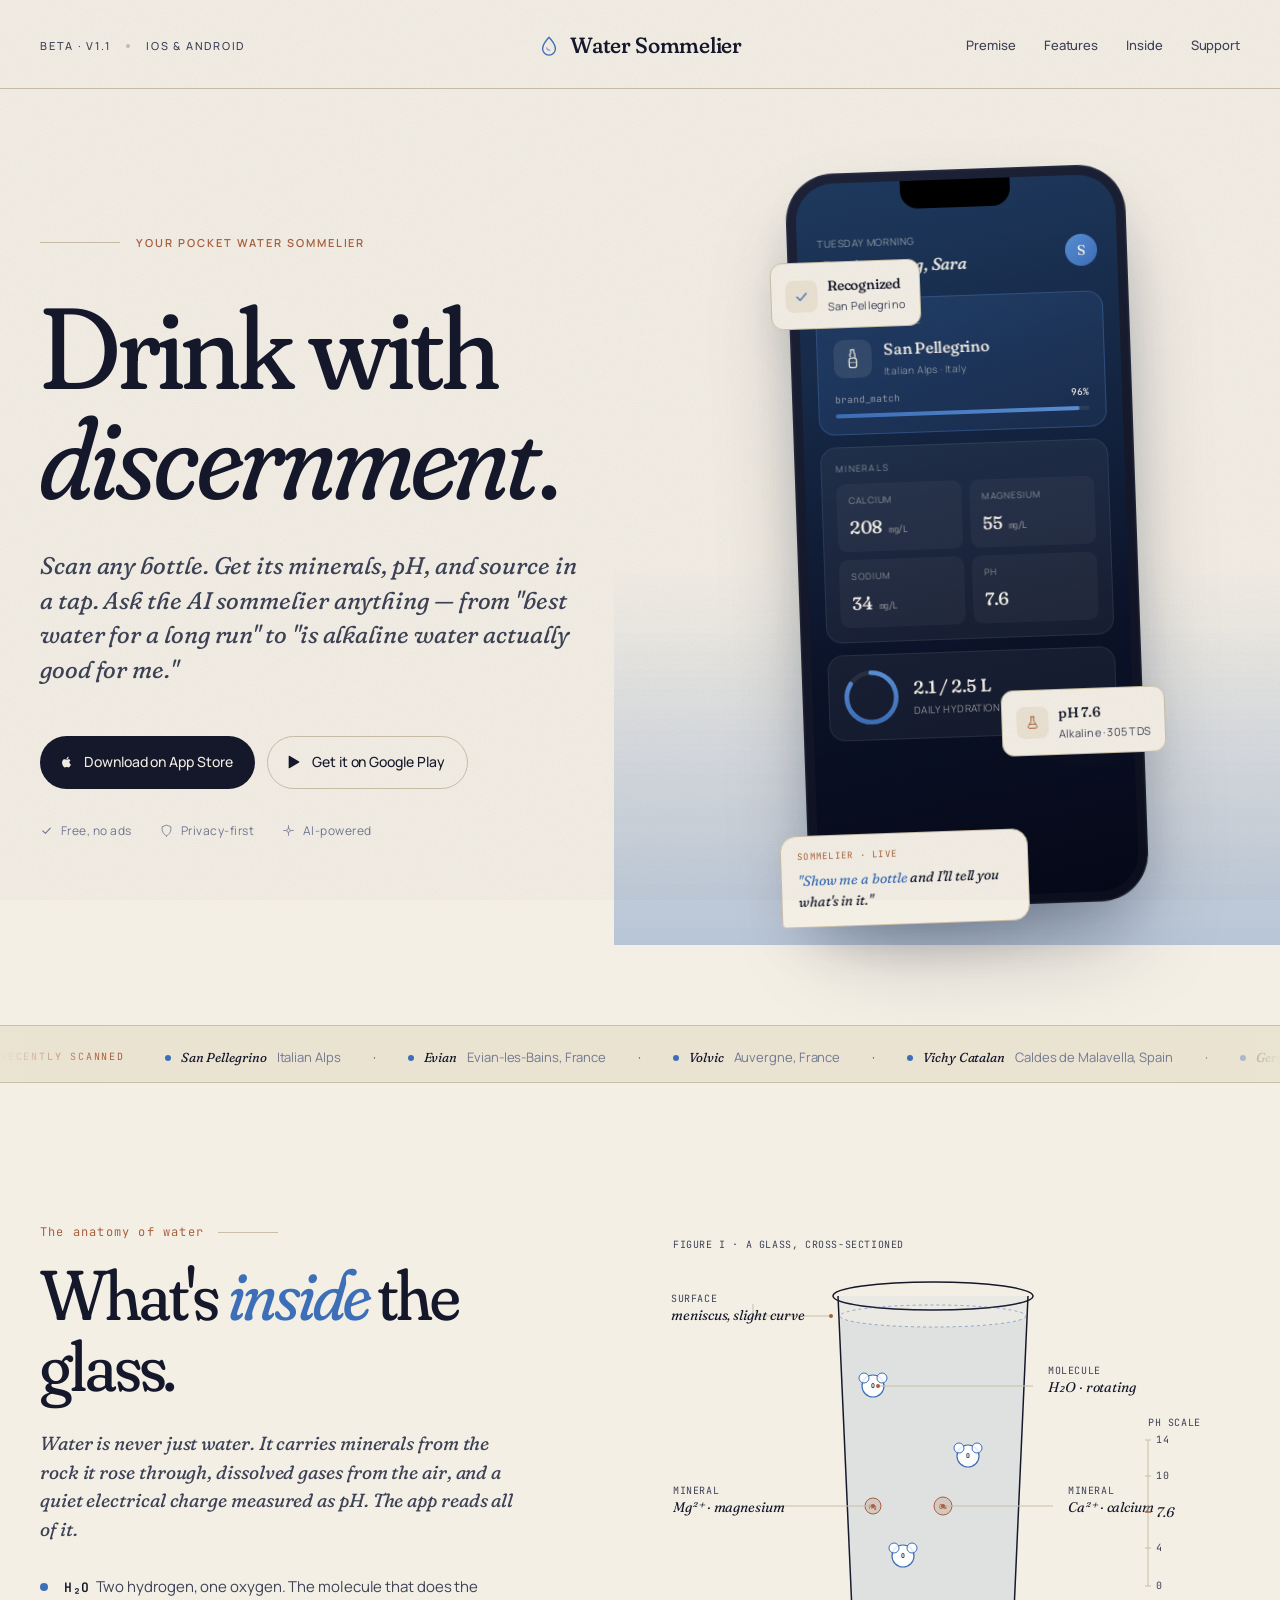
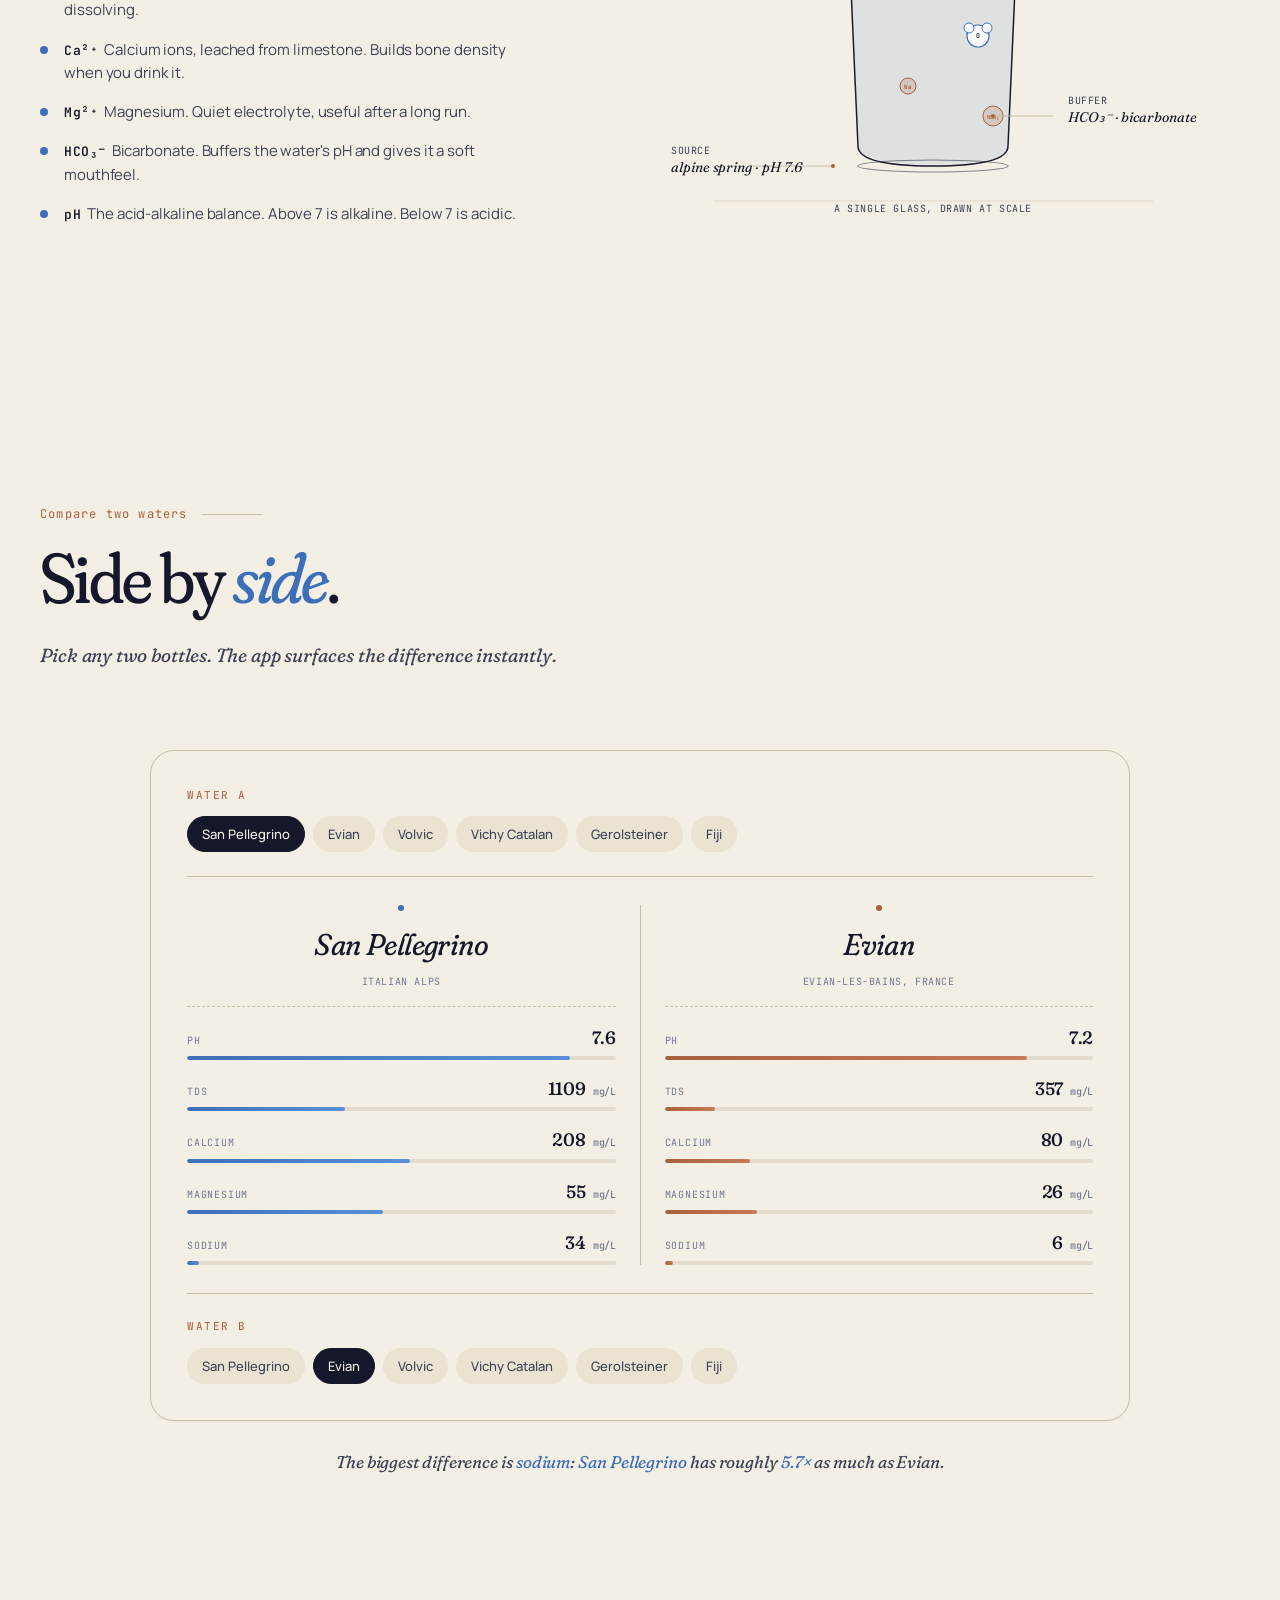
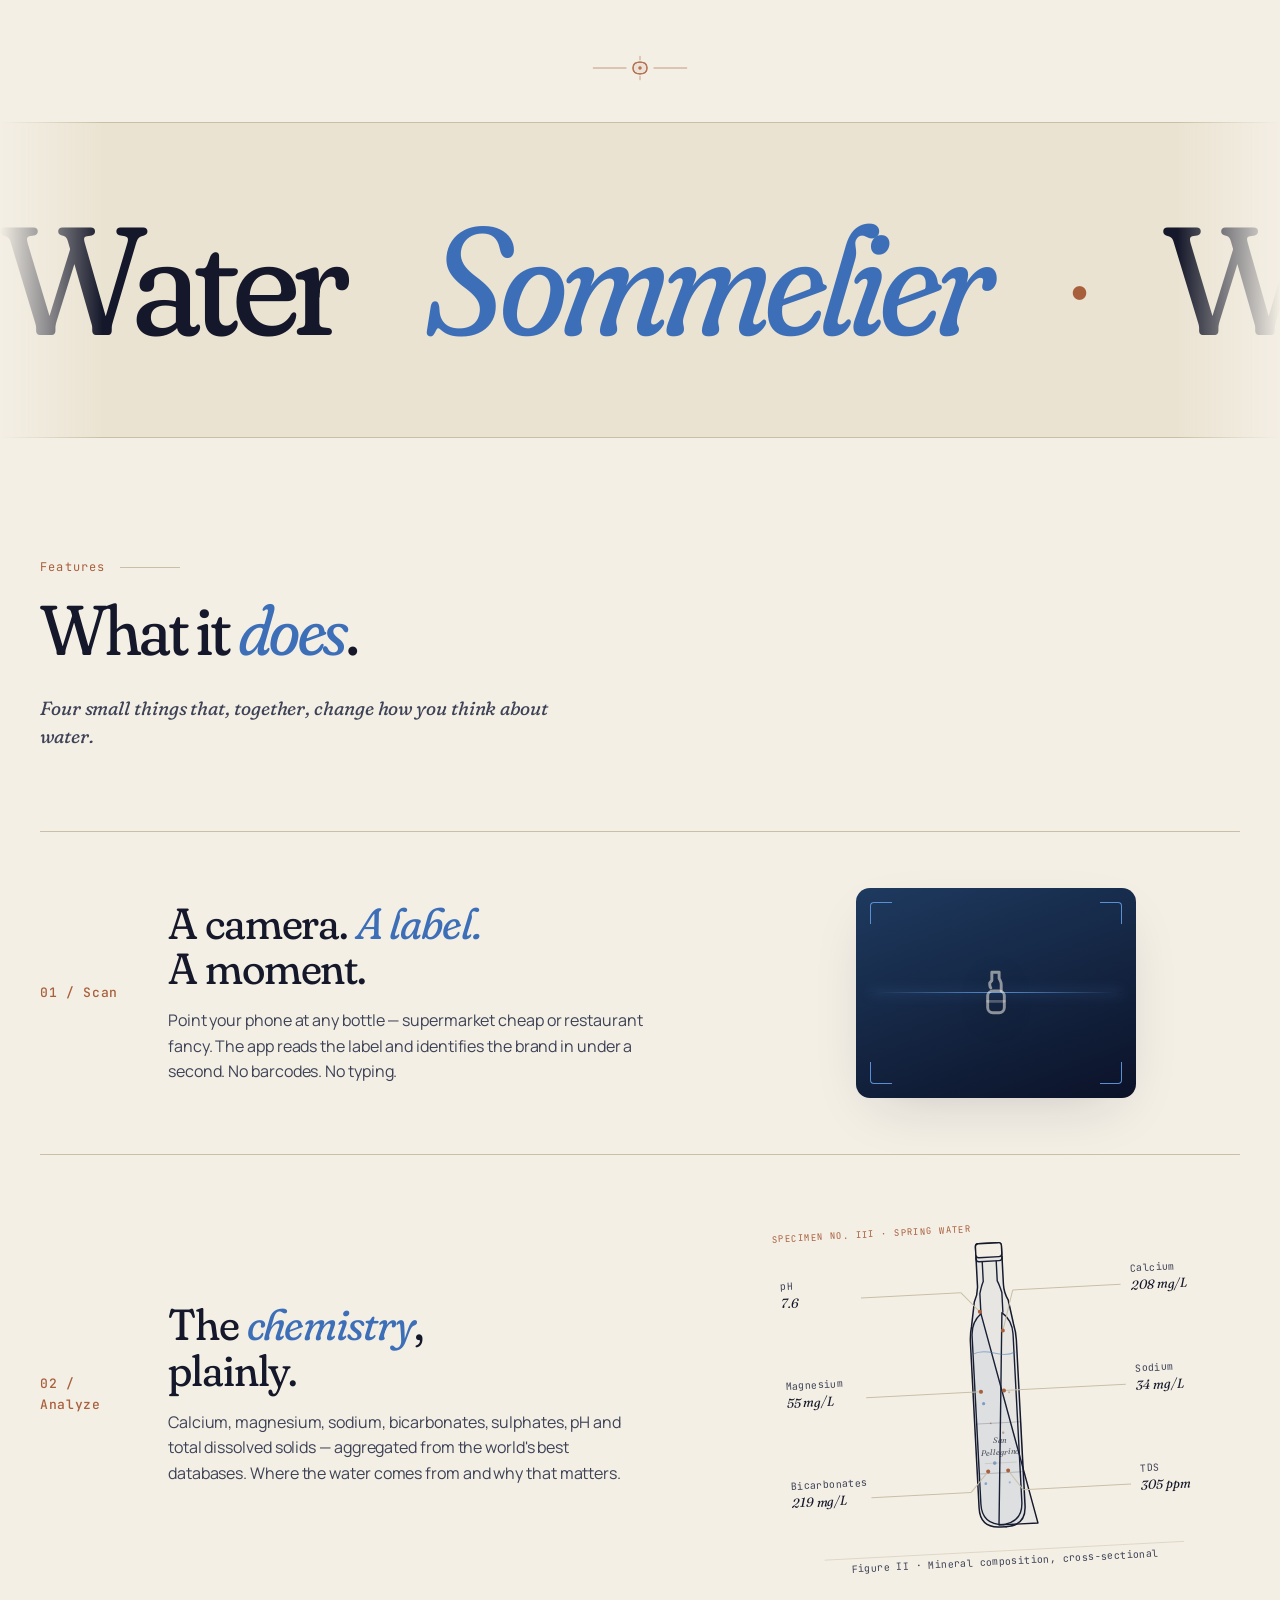
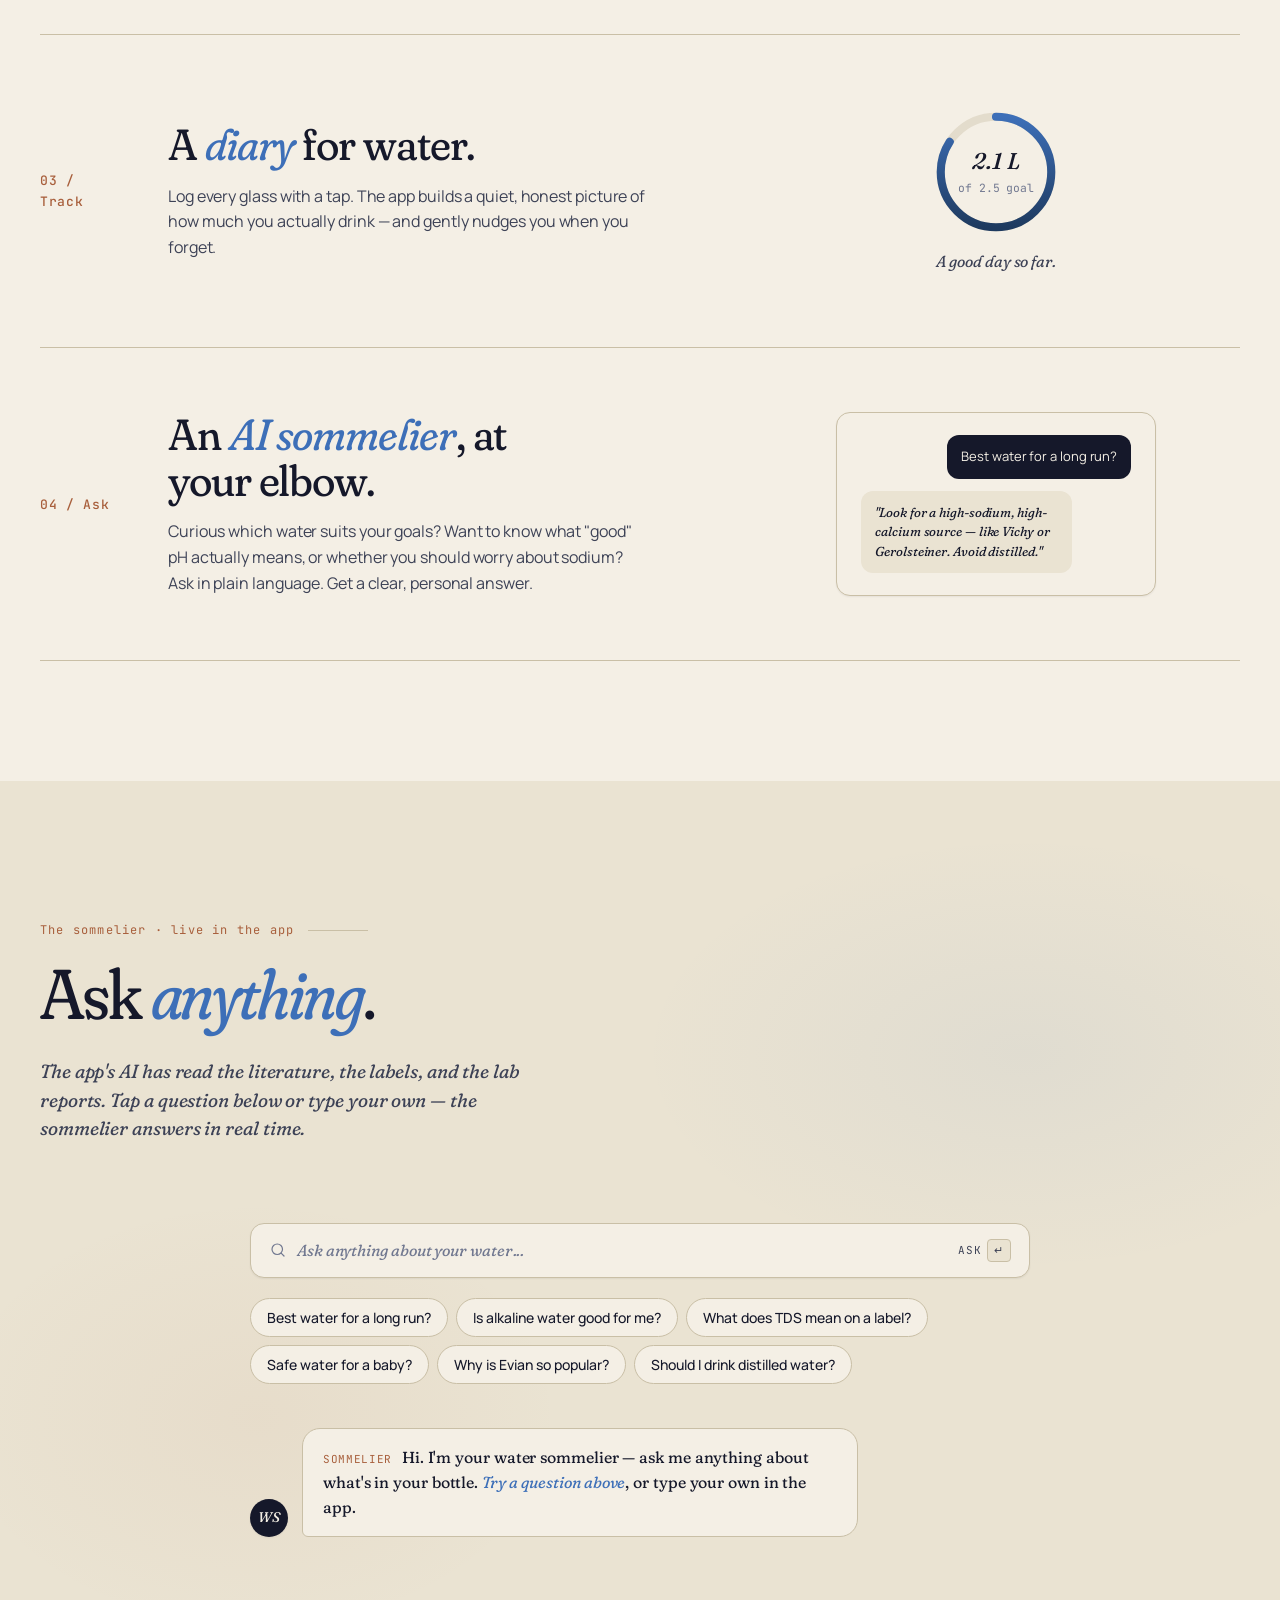
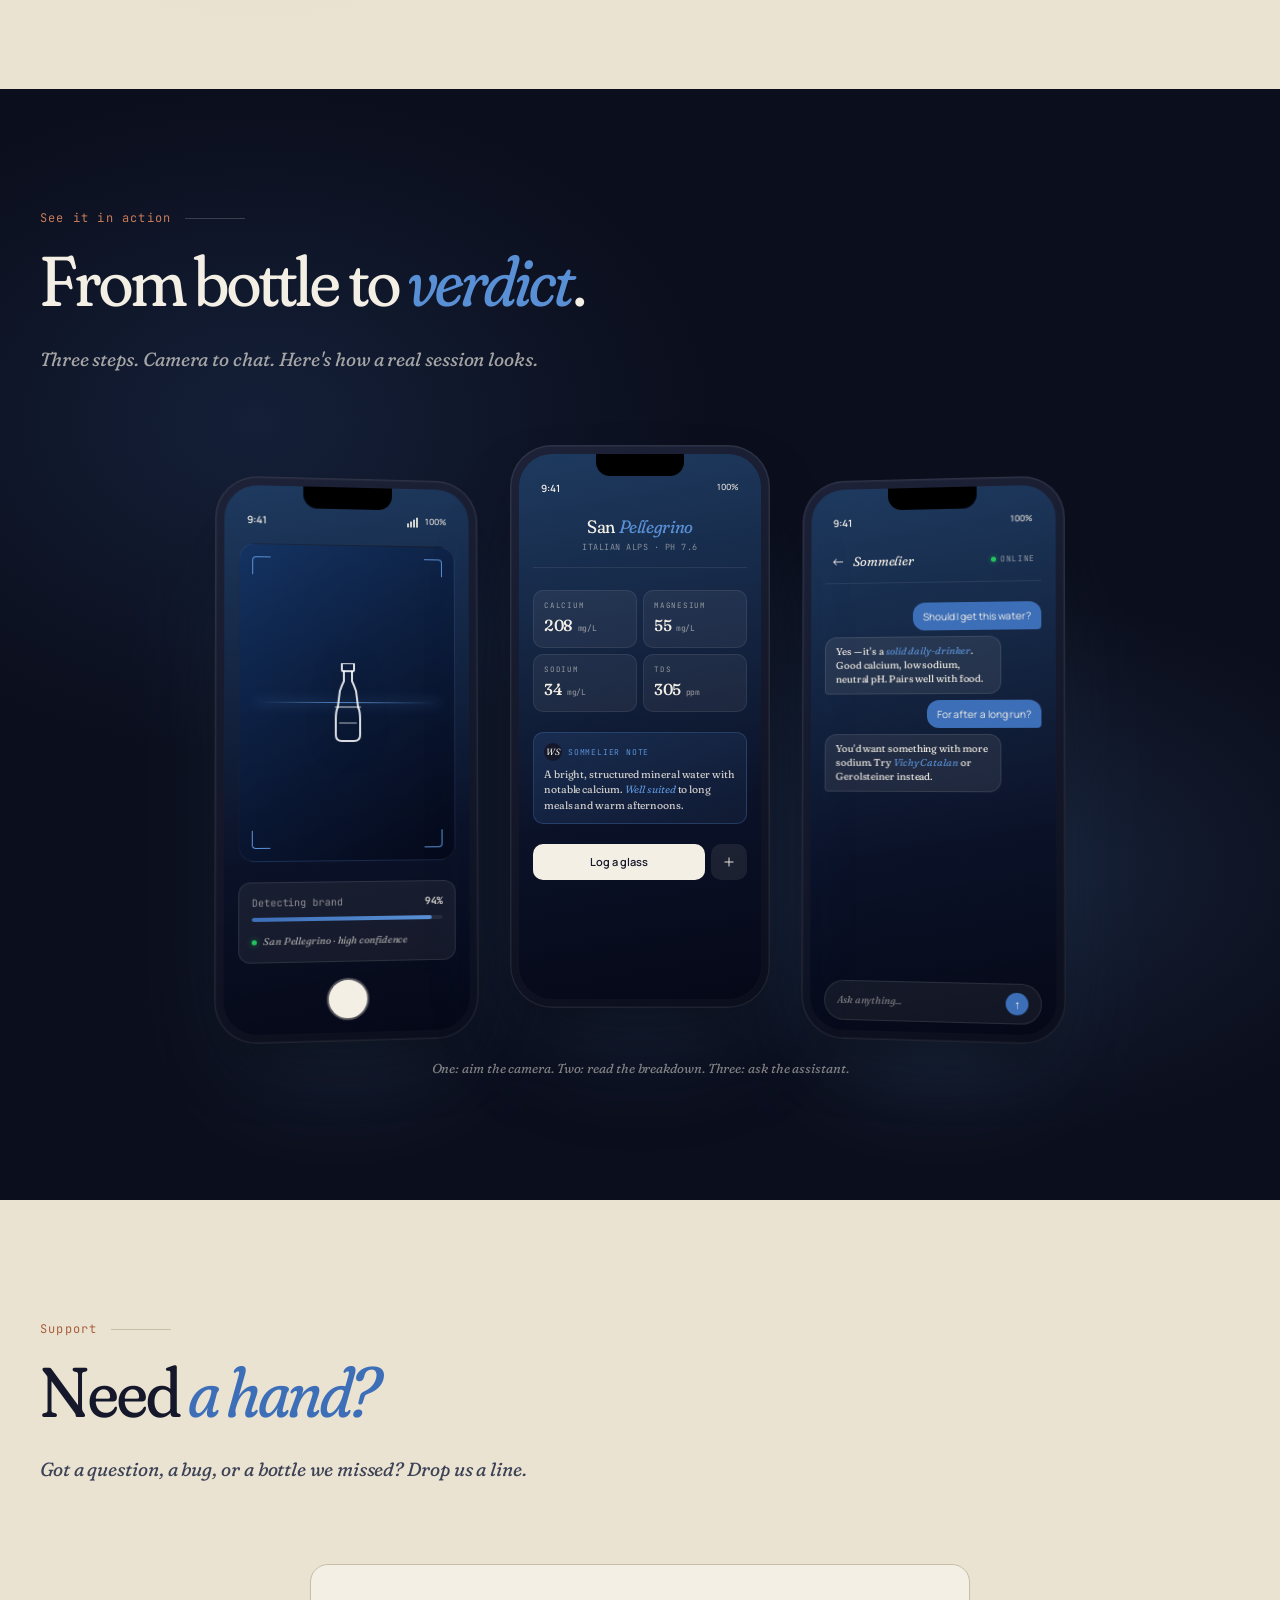
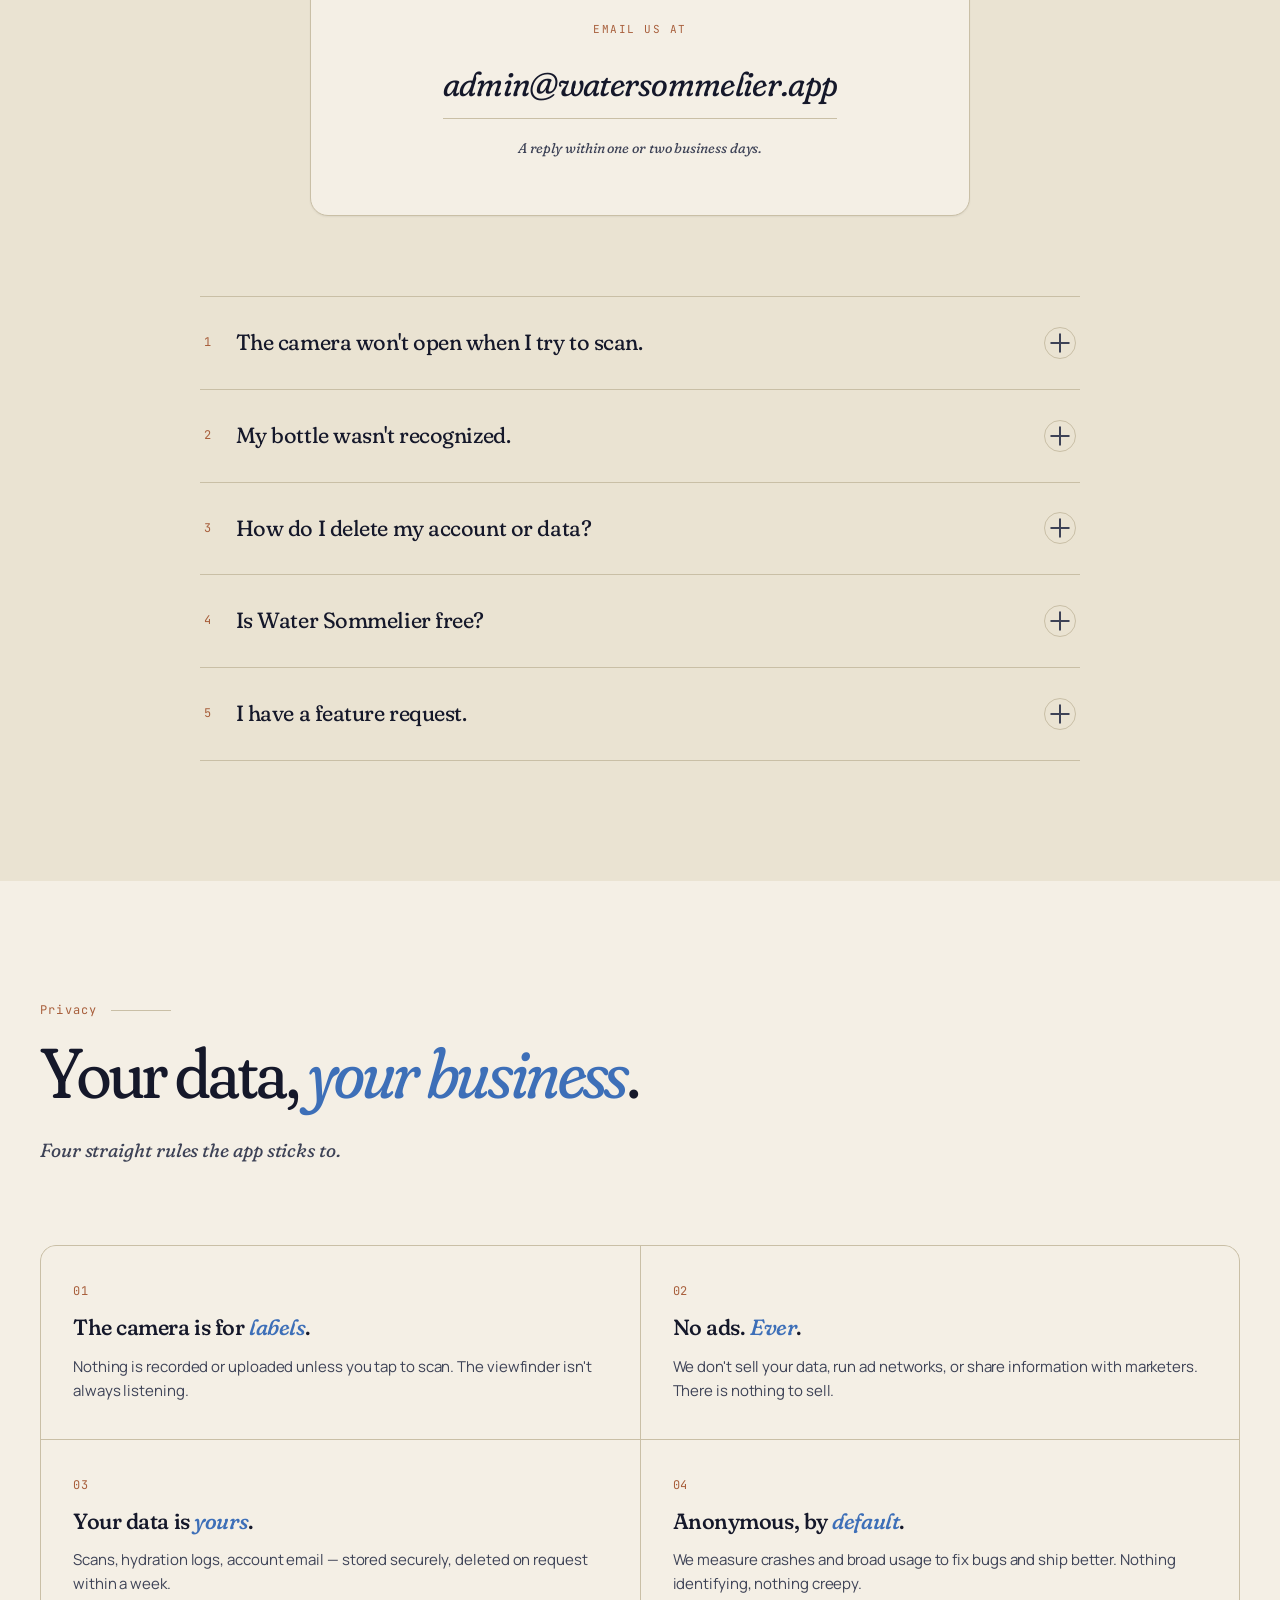
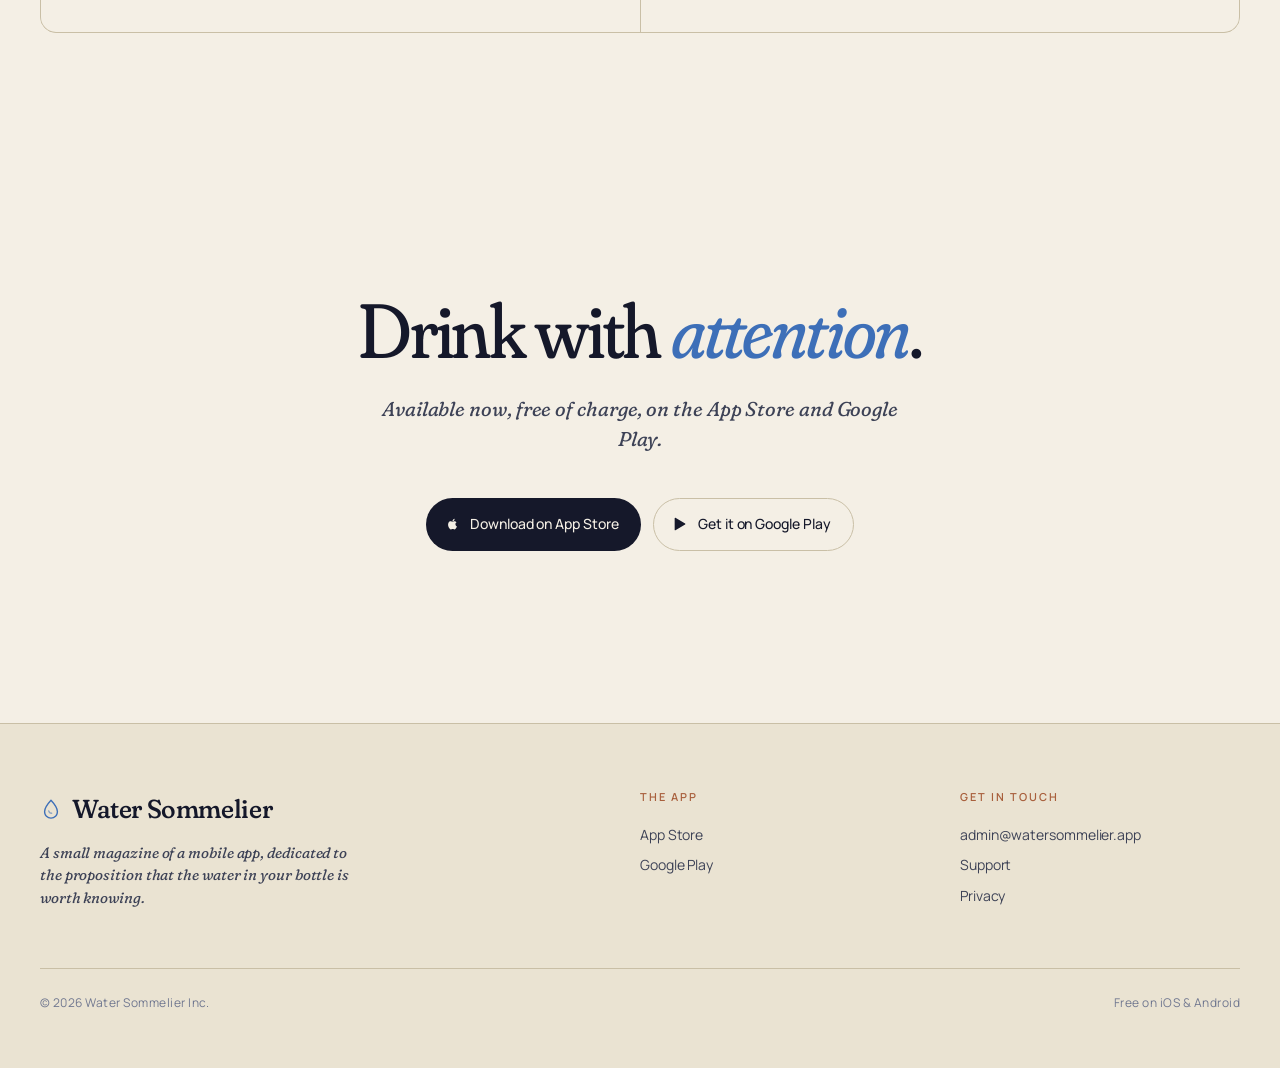
==== commit 1408134c: "Phase 3: 'See it in action' section with realistic in-app phone UIs (scan viewfinder, result page wi" ====
--- a/index.html
+++ b/index.html
@@ -1382,6 +1382,315 @@
         font-style: italic;
         font-size: 13px;
         color: var(--ink-faint);
+      }
+
+      /* ============================================================
+       REALISTIC IN-PHONE APP UI (See it in action)
+       ============================================================ */
+      .phone-status {
+        display: flex;
+        justify-content: space-between;
+        align-items: center;
+        padding: 0 8px;
+        font-family: 'Manrope', sans-serif;
+        font-size: 10px;
+        font-weight: 600;
+        color: var(--paper);
+        margin-bottom: 6px;
+        margin-top: -8px;
+      }
+      .phone-status .status-icons {
+        display: inline-flex;
+        align-items: center;
+        gap: 4px;
+        color: rgba(244, 239, 229, 0.85);
+      }
+
+      /* Phone 1: Scan viewfinder */
+      .show-screen-scan { padding-bottom: 14px; }
+      .viewfinder {
+        flex: 1;
+        background: linear-gradient(135deg, rgba(15, 52, 110, 0.55), rgba(5, 8, 23, 0.85));
+        border-radius: 16px;
+        position: relative;
+        overflow: hidden;
+        display: flex;
+        align-items: center;
+        justify-content: center;
+        margin-bottom: 10px;
+        border: 1px solid rgba(244, 239, 229, 0.06);
+      }
+      .viewfinder .scan-corner { border-color: var(--water-bright); width: 18px; height: 18px; }
+      .viewfinder .scan-corner.tl { top: 12px; left: 12px; }
+      .viewfinder .scan-corner.tr { top: 12px; right: 12px; }
+      .viewfinder .scan-corner.bl { bottom: 12px; left: 12px; }
+      .viewfinder .scan-corner.br { bottom: 12px; right: 12px; }
+      .viewfinder-bottle {
+        filter: drop-shadow(0 4px 12px rgba(0,0,0,0.6));
+      }
+      .scan-detecting {
+        background: rgba(244, 239, 229, 0.06);
+        border: 1px solid rgba(244, 239, 229, 0.1);
+      }
+      .scan-hint {
+        margin-top: 8px;
+        display: flex;
+        align-items: center;
+        gap: 6px;
+        font-family: 'Fraunces', Georgia, serif;
+        font-style: italic;
+        font-size: 10px;
+        color: rgba(244, 239, 229, 0.7);
+      }
+      .scan-dot {
+        width: 5px; height: 5px;
+        background: #22c55e;
+        border-radius: 50%;
+        box-shadow: 0 0 6px rgba(34, 197, 94, 0.6);
+        flex-shrink: 0;
+      }
+      .shutter-wrap {
+        display: flex; justify-content: center;
+        margin-top: 8px;
+      }
+      .shutter {
+        width: 38px; height: 38px;
+        border-radius: 50%;
+        background: var(--paper);
+        border: 3px solid var(--paper);
+        box-shadow: 0 0 0 2px rgba(244, 239, 229, 0.3);
+      }
+
+      /* Phone 2: Result page */
+      .result-header {
+        text-align: center;
+        padding: 6px 4px 12px;
+        border-bottom: 1px solid rgba(244, 239, 229, 0.08);
+        margin-bottom: 12px;
+      }
+      .result-brand {
+        font-family: 'Fraunces', Georgia, serif;
+        font-variation-settings: 'opsz' 72, 'SOFT' 100;
+        font-size: 18px;
+        font-weight: 400;
+        letter-spacing: -0.02em;
+        color: var(--paper);
+        line-height: 1.05;
+      }
+      .result-brand em {
+        font-style: italic;
+        color: var(--water-bright);
+      }
+      .result-origin {
+        font-family: 'JetBrains Mono', monospace;
+        font-size: 8.5px;
+        letter-spacing: 0.06em;
+        text-transform: uppercase;
+        color: rgba(244, 239, 229, 0.5);
+        margin-top: 4px;
+      }
+      .result-grid {
+        display: grid;
+        grid-template-columns: 1fr 1fr;
+        gap: 6px;
+        margin-bottom: 10px;
+      }
+      .result-cell {
+        background: rgba(244, 239, 229, 0.06);
+        border: 1px solid rgba(244, 239, 229, 0.08);
+        border-radius: 10px;
+        padding: 8px 10px;
+      }
+      .rc-label {
+        font-family: 'JetBrains Mono', monospace;
+        font-size: 7.5px;
+        letter-spacing: 0.1em;
+        text-transform: uppercase;
+        color: rgba(244, 239, 229, 0.55);
+        margin-bottom: 2px;
+      }
+      .rc-value {
+        font-family: 'Fraunces', Georgia, serif;
+        font-variation-settings: 'opsz' 36, 'SOFT' 100;
+        font-size: 16px;
+        font-weight: 500;
+        letter-spacing: -0.02em;
+        color: var(--paper);
+      }
+      .rc-unit {
+        font-family: 'JetBrains Mono', monospace;
+        font-size: 8px;
+        color: rgba(244, 239, 229, 0.5);
+      }
+      .ai-recommend {
+        background: linear-gradient(135deg, rgba(61, 111, 184, 0.2), rgba(89, 144, 213, 0.08));
+        border: 1px solid rgba(89, 144, 213, 0.25);
+        border-radius: 10px;
+        padding: 10px;
+        margin-bottom: 10px;
+      }
+      .ai-recommend-head {
+        display: flex;
+        align-items: center;
+        gap: 6px;
+        margin-bottom: 6px;
+      }
+      .ai-avatar-sm {
+        width: 18px; height: 18px;
+        border-radius: 50%;
+        background: var(--ink);
+        color: var(--paper);
+        font-family: 'Fraunces', Georgia, serif;
+        font-style: italic;
+        font-size: 9px;
+        display: flex;
+        align-items: center;
+        justify-content: center;
+      }
+      .ai-label {
+        font-family: 'JetBrains Mono', monospace;
+        font-size: 8px;
+        letter-spacing: 0.1em;
+        text-transform: uppercase;
+        color: var(--water-bright);
+      }
+      .ai-recommend-body {
+        font-family: 'Fraunces', Georgia, serif;
+        font-variation-settings: 'opsz' 18, 'SOFT' 100;
+        font-size: 10.5px;
+        line-height: 1.45;
+        color: rgba(244, 239, 229, 0.85);
+      }
+      .ai-recommend-body em {
+        font-style: italic;
+        color: var(--water-bright);
+      }
+      .result-actions {
+        display: grid;
+        grid-template-columns: 1fr auto;
+        gap: 6px;
+      }
+      .result-action {
+        background: var(--paper);
+        color: var(--ink);
+        border-radius: 10px;
+        padding: 9px;
+        text-align: center;
+        font-family: 'Manrope', sans-serif;
+        font-size: 11px;
+        font-weight: 600;
+        letter-spacing: -0.005em;
+      }
+      .result-action-icon {
+        width: 36px;
+        background: rgba(244, 239, 229, 0.08);
+        color: var(--paper);
+        display: flex;
+        align-items: center;
+        justify-content: center;
+        padding: 0;
+      }
+
+      /* Phone 3: In-app chat */
+      .show-screen-chat { padding-bottom: 10px; }
+      .chat-header {
+        display: flex;
+        align-items: center;
+        gap: 8px;
+        padding: 4px 6px 10px;
+        border-bottom: 1px solid rgba(244, 239, 229, 0.08);
+        margin-bottom: 10px;
+      }
+      .chat-back { color: var(--paper); font-size: 14px; }
+      .chat-name {
+        font-family: 'Fraunces', Georgia, serif;
+        font-variation-settings: 'opsz' 36, 'SOFT' 100;
+        font-style: italic;
+        font-size: 13px;
+        color: var(--paper);
+        flex: 1;
+      }
+      .chat-online {
+        display: inline-flex;
+        align-items: center;
+        gap: 4px;
+        font-family: 'JetBrains Mono', monospace;
+        font-size: 8px;
+        color: rgba(244, 239, 229, 0.55);
+        text-transform: uppercase;
+        letter-spacing: 0.08em;
+      }
+      .chat-online-dot {
+        width: 5px; height: 5px;
+        background: #22c55e;
+        border-radius: 50%;
+        box-shadow: 0 0 5px rgba(34, 197, 94, 0.6);
+      }
+      .chat-mini-thread {
+        flex: 1;
+        display: flex;
+        flex-direction: column;
+        gap: 6px;
+        overflow: hidden;
+      }
+      .chat-mini-msg {
+        display: flex;
+        max-width: 82%;
+      }
+      .chat-mini-msg.user {
+        align-self: flex-end;
+      }
+      .chat-mini-msg.assistant {
+        align-self: flex-start;
+      }
+      .chat-mini-bubble {
+        padding: 7px 10px;
+        border-radius: 12px;
+        font-size: 10px;
+        line-height: 1.4;
+      }
+      .chat-mini-msg.user .chat-mini-bubble {
+        background: var(--water);
+        color: var(--paper);
+        border-bottom-right-radius: 4px;
+      }
+      .chat-mini-msg.assistant .chat-mini-bubble {
+        background: rgba(244, 239, 229, 0.08);
+        color: var(--paper);
+        border: 1px solid rgba(244, 239, 229, 0.1);
+        border-bottom-left-radius: 4px;
+        font-family: 'Fraunces', Georgia, serif;
+        font-variation-settings: 'opsz' 14, 'SOFT' 100;
+      }
+      .chat-mini-bubble em {
+        font-style: italic;
+        color: var(--water-bright);
+      }
+      .chat-mini-input {
+        margin-top: auto;
+        display: flex;
+        justify-content: space-between;
+        align-items: center;
+        padding: 8px 12px;
+        background: rgba(244, 239, 229, 0.05);
+        border: 1px solid rgba(244, 239, 229, 0.1);
+        border-radius: 999px;
+        font-family: 'Fraunces', Georgia, serif;
+        font-style: italic;
+        font-size: 10px;
+        color: rgba(244, 239, 229, 0.5);
+      }
+      .chat-mini-send {
+        width: 22px; height: 22px;
+        border-radius: 50%;
+        background: var(--water);
+        color: var(--paper);
+        display: flex;
+        align-items: center;
+        justify-content: center;
+        font-size: 12px;
+        font-weight: 600;
+        font-style: normal;
       }
 
       /* ============================================================
@@ -4687,158 +4996,141 @@
     <section id="inside" class="dark-spread">
       <div class="container">
         <div class="section-head reveal">
-          <div class="section-num"><span>Inside the app</span></div>
-          <h2 class="display">A quick look <em>inside</em>.</h2>
+          <div class="section-num"><span>See it in action</span></div>
+          <h2 class="display">From bottle to <em>verdict</em>.</h2>
           <p class="lede">
-            Three frames from the app, just as it appears in hand.
+            Three steps. Camera to chat. Here's how a real session looks.
           </p>
         </div>
 
         <div class="gallery-stage">
+          <!-- Phone 1: SCAN — camera viewfinder -->
           <div class="show-phone reveal reveal-1">
-            <div class="show-screen">
-              <div class="show-title">Scan</div>
-              <div class="show-sub">Aim at the label</div>
-              <div
-                class="show-card"
-                style="
-                  aspect-ratio: 5/6;
-                  background: linear-gradient(
-                    160deg,
-                    rgba(244, 239, 229, 0.06),
-                    rgba(244, 239, 229, 0.02)
-                  );
-                  display: flex;
-                  align-items: center;
-                  justify-content: center;
-                  position: relative;
-                  overflow: hidden;
-                "
-              >
+            <div class="show-screen show-screen-scan">
+              <!-- Status bar -->
+              <div class="phone-status">
+                <span>9:41</span>
+                <span class="status-icons">
+                  <svg width="14" height="10" viewBox="0 0 14 10" fill="currentColor"><rect x="0" y="6" width="2" height="4"/><rect x="3" y="4" width="2" height="6"/><rect x="6" y="2" width="2" height="8"/><rect x="9" y="0" width="2" height="10"/></svg>
+                  <span style="font-size:8.5px">100%</span>
+                </span>
+              </div>
+              <!-- Viewfinder -->
+              <div class="viewfinder">
                 <span class="scan-corner tl"></span>
                 <span class="scan-corner tr"></span>
                 <span class="scan-corner bl"></span>
                 <span class="scan-corner br"></span>
-                <svg
-                  width="34"
-                  height="34"
-                  viewBox="0 0 24 24"
-                  fill="none"
-                  stroke="rgba(244,239,229,0.9)"
-                  stroke-width="1.4"
-                  stroke-linecap="round"
-                  stroke-linejoin="round"
-                >
-                  <use href="#i-bottle" />
+                <span class="scan-line"></span>
+                <!-- Bottle silhouette in frame -->
+                <svg class="viewfinder-bottle" width="48" height="80" viewBox="0 0 24 40" fill="none" stroke="rgba(255,255,255,0.85)" stroke-width="1" stroke-linecap="round" stroke-linejoin="round">
+                  <rect x="9" y="0" width="6" height="4" rx="0.5"/>
+                  <path d="M10 4 L10 9 Q9 11 8 14 L7 22 Q6 24 6 28 L6 36 Q6 39 9 39 L15 39 Q18 39 18 36 L18 28 Q18 24 17 22 L16 14 Q15 11 14 9 L14 4"/>
+                  <line x1="6" y1="22" x2="18" y2="22" opacity="0.5"/>
+                  <line x1="8" y1="30" x2="16" y2="30" opacity="0.4"/>
                 </svg>
               </div>
-              <div class="show-card">
+              <!-- Detecting card -->
+              <div class="show-card scan-detecting">
                 <div class="show-row">
-                  <span class="show-muted">detecting</span
-                  ><span class="show-strong">73%</span>
+                  <span class="show-muted">Detecting brand</span>
+                  <span class="show-strong">94%</span>
                 </div>
                 <div class="show-bar">
-                  <div class="show-bar-fill" style="--w: 73%"></div>
+                  <div class="show-bar-fill" style="--w: 94%"></div>
+                </div>
+                <div class="scan-hint">
+                  <span class="scan-dot"></span>
+                  San Pellegrino &middot; high confidence
+                </div>
+              </div>
+              <!-- Shutter button -->
+              <div class="shutter-wrap">
+                <div class="shutter"></div>
+              </div>
+            </div>
+          </div>
+
+          <!-- Phone 2: RESULT — minerals + AI recommendation -->
+          <div class="show-phone reveal reveal-2">
+            <div class="show-screen">
+              <div class="phone-status">
+                <span>9:41</span>
+                <span class="status-icons"><span style="font-size:8.5px">100%</span></span>
+              </div>
+              <!-- Brand header -->
+              <div class="result-header">
+                <div class="result-brand">San <em>Pellegrino</em></div>
+                <div class="result-origin">Italian Alps &middot; pH 7.6</div>
+              </div>
+              <!-- Mineral grid -->
+              <div class="result-grid">
+                <div class="result-cell"><div class="rc-label">Calcium</div><div class="rc-value">208<span class="rc-unit"> mg/L</span></div></div>
+                <div class="result-cell"><div class="rc-label">Magnesium</div><div class="rc-value">55<span class="rc-unit"> mg/L</span></div></div>
+                <div class="result-cell"><div class="rc-label">Sodium</div><div class="rc-value">34<span class="rc-unit"> mg/L</span></div></div>
+                <div class="result-cell"><div class="rc-label">TDS</div><div class="rc-value">305<span class="rc-unit"> ppm</span></div></div>
+              </div>
+              <!-- AI recommendation card -->
+              <div class="ai-recommend">
+                <div class="ai-recommend-head">
+                  <span class="ai-avatar-sm">WS</span>
+                  <span class="ai-label">Sommelier note</span>
+                </div>
+                <div class="ai-recommend-body">
+                  A bright, structured mineral water with notable calcium. <em>Well suited</em> to long meals and warm afternoons.
+                </div>
+              </div>
+              <!-- Action row -->
+              <div class="result-actions">
+                <div class="result-action">Log a glass</div>
+                <div class="result-action result-action-icon">
+                  <svg width="14" height="14" viewBox="0 0 24 24" fill="none" stroke="currentColor" stroke-width="1.6" stroke-linecap="round" stroke-linejoin="round"><path d="M12 5v14M5 12h14"/></svg>
                 </div>
               </div>
             </div>
           </div>
 
-          <div class="show-phone reveal reveal-2">
-            <div class="show-screen">
-              <div class="show-title">San Pellegrino</div>
-              <div class="show-sub">Italian Alps</div>
-              <div class="show-card">
-                <div class="show-row">
-                  <span class="show-muted">calcium</span
-                  ><span class="show-strong">208 mg/L</span>
+          <!-- Phone 3: CHAT — in-app conversation with assistant -->
+          <div class="show-phone reveal reveal-3">
+            <div class="show-screen show-screen-chat">
+              <div class="phone-status">
+                <span>9:41</span>
+                <span class="status-icons"><span style="font-size:8.5px">100%</span></span>
+              </div>
+              <div class="chat-header">
+                <span class="chat-back">&larr;</span>
+                <span class="chat-name">Sommelier</span>
+                <span class="chat-online"><span class="chat-online-dot"></span>online</span>
+              </div>
+              <div class="chat-mini-thread">
+                <div class="chat-mini-msg user">
+                  <div class="chat-mini-bubble">Should I get this water?</div>
                 </div>
-                <div class="show-bar">
-                  <div class="show-bar-fill" style="--w: 82%"></div>
+                <div class="chat-mini-msg assistant">
+                  <div class="chat-mini-bubble">
+                    Yes &mdash; it's a <em>solid daily-drinker</em>. Good calcium, low sodium, neutral pH. Pairs well with food.
+                  </div>
                 </div>
-                <div class="show-row">
-                  <span class="show-muted">magnesium</span
-                  ><span class="show-strong">55 mg/L</span>
+                <div class="chat-mini-msg user">
+                  <div class="chat-mini-bubble">For after a long run?</div>
                 </div>
-                <div class="show-bar">
-                  <div class="show-bar-fill" style="--w: 42%"></div>
-                </div>
-                <div class="show-row">
-                  <span class="show-muted">sodium</span
-                  ><span class="show-strong">34 mg/L</span>
-                </div>
-                <div class="show-bar">
-                  <div class="show-bar-fill" style="--w: 28%"></div>
+                <div class="chat-mini-msg assistant">
+                  <div class="chat-mini-bubble">
+                    You'd want something with more sodium. Try <em>Vichy Catalan</em> or Gerolsteiner instead.
+                  </div>
                 </div>
               </div>
-              <div class="show-card">
-                <div class="show-row">
-                  <span class="show-muted">tds</span
-                  ><span class="show-strong">305 ppm</span>
-                </div>
-              </div>
-            </div>
-          </div>
-
-          <div class="show-phone reveal reveal-3">
-            <div class="show-screen">
-              <div class="show-title">Today</div>
-              <div class="show-sub">Tuesday, 14 May</div>
-              <div
-                class="show-card"
-                style="display: flex; align-items: center; gap: 12px"
-              >
-                <svg width="44" height="44" viewBox="0 0 36 36">
-                  <circle
-                    cx="18"
-                    cy="18"
-                    r="15.9"
-                    fill="none"
-                    stroke="rgba(244,239,229,0.08)"
-                    stroke-width="3"
-                  />
-                  <circle
-                    cx="18"
-                    cy="18"
-                    r="15.9"
-                    fill="none"
-                    stroke="url(#smRing)"
-                    stroke-width="3"
-                    stroke-linecap="round"
-                    stroke-dasharray="100"
-                    stroke-dashoffset="16"
-                    transform="rotate(-90 18 18)"
-                  />
-                  <defs>
-                    <linearGradient id="smRing" x1="0" y1="0" x2="1" y2="0">
-                      <stop offset="0%" stop-color="#3D6FB8" />
-                      <stop offset="100%" stop-color="#5990D5" />
-                    </linearGradient>
-                  </defs>
-                </svg>
-                <div>
-                  <div class="show-strong" style="font-size: 12px">
-                    2.1 / 2.5L
-                  </div>
-                  <div class="show-muted">84% of goal</div>
-                </div>
-              </div>
-              <div class="show-card">
-                <div class="show-row">
-                  <span class="show-muted">logs</span
-                  ><span class="show-strong">8</span>
-                </div>
-                <div class="show-row">
-                  <span class="show-muted">streak</span
-                  ><span class="show-strong">12 days</span>
-                </div>
+              <!-- In-app input -->
+              <div class="chat-mini-input">
+                <span>Ask anything...</span>
+                <span class="chat-mini-send">&uarr;</span>
               </div>
             </div>
           </div>
         </div>
 
         <p class="phone-caption reveal reveal-4">
-          Figures: scanner, mineral readout, hydration journal.
+          One: aim the camera. Two: read the breakdown. Three: ask the assistant.
         </p>
       </div>
     </section>
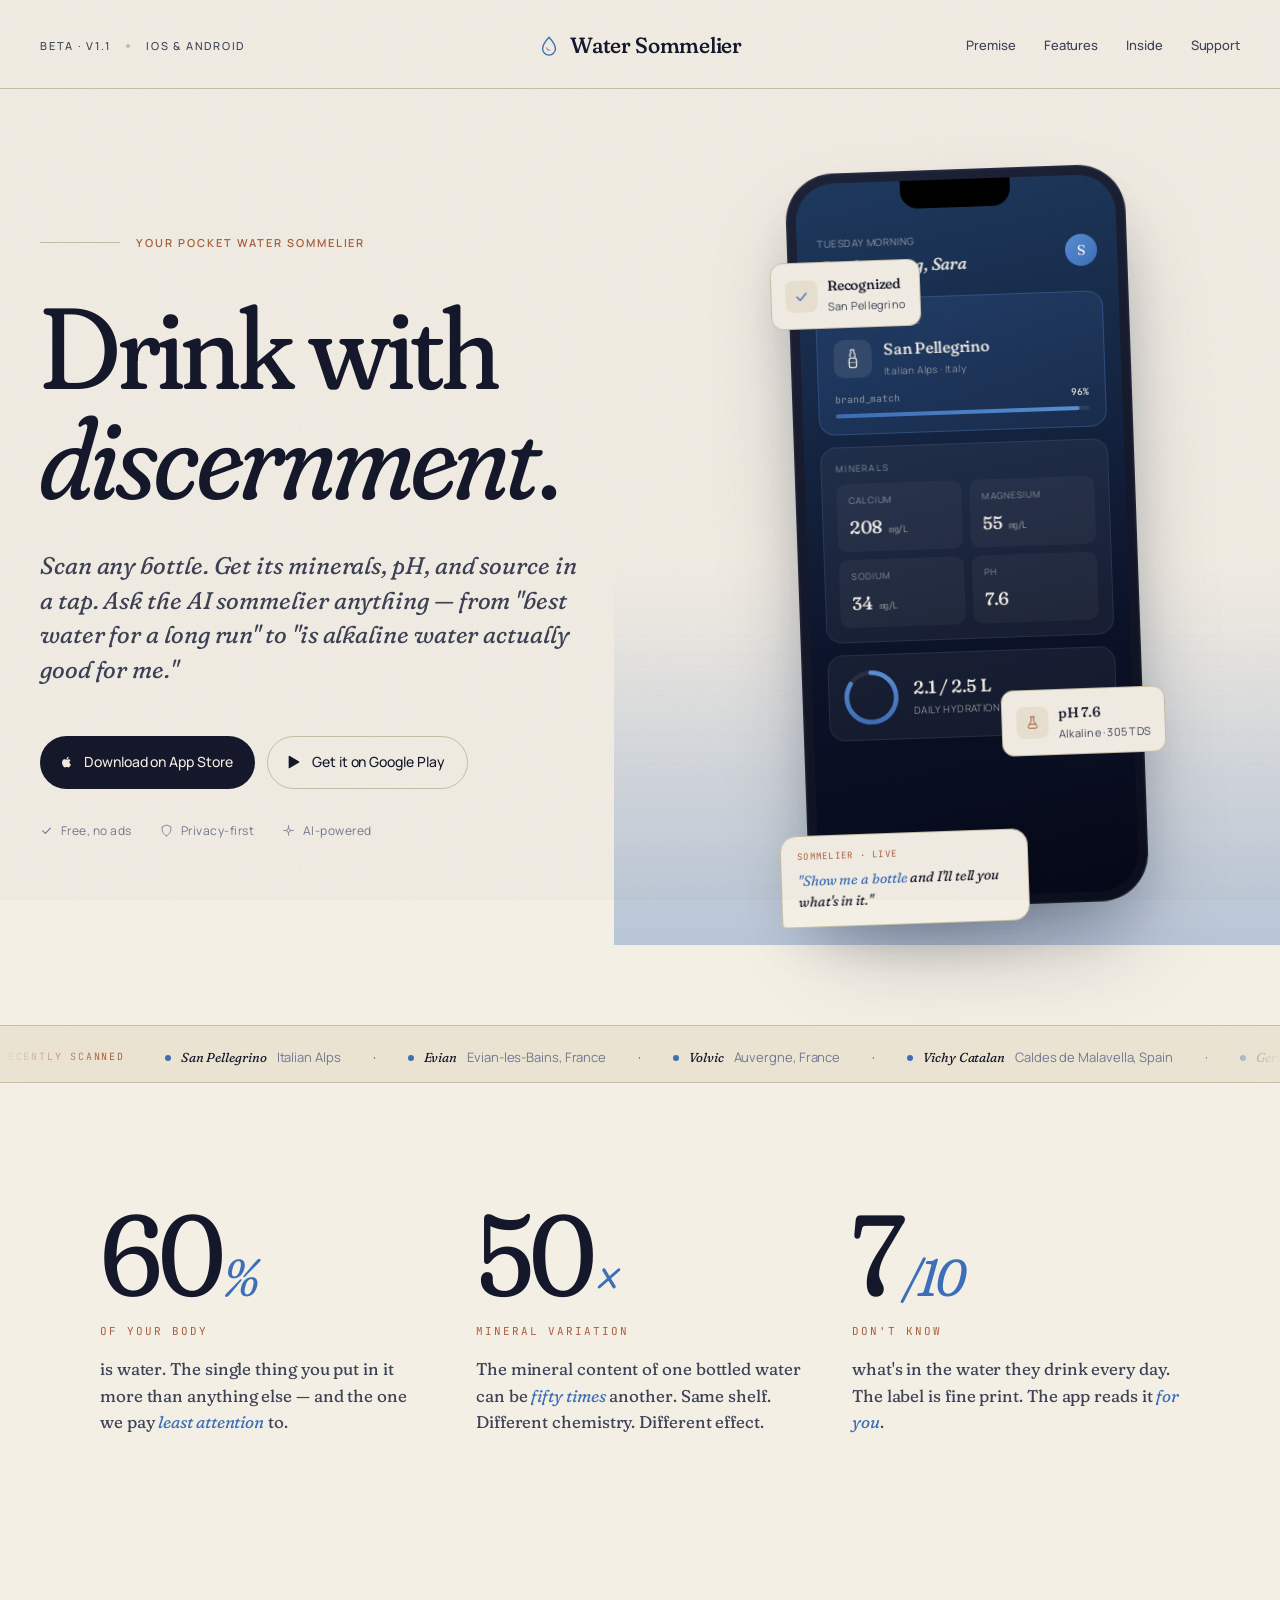
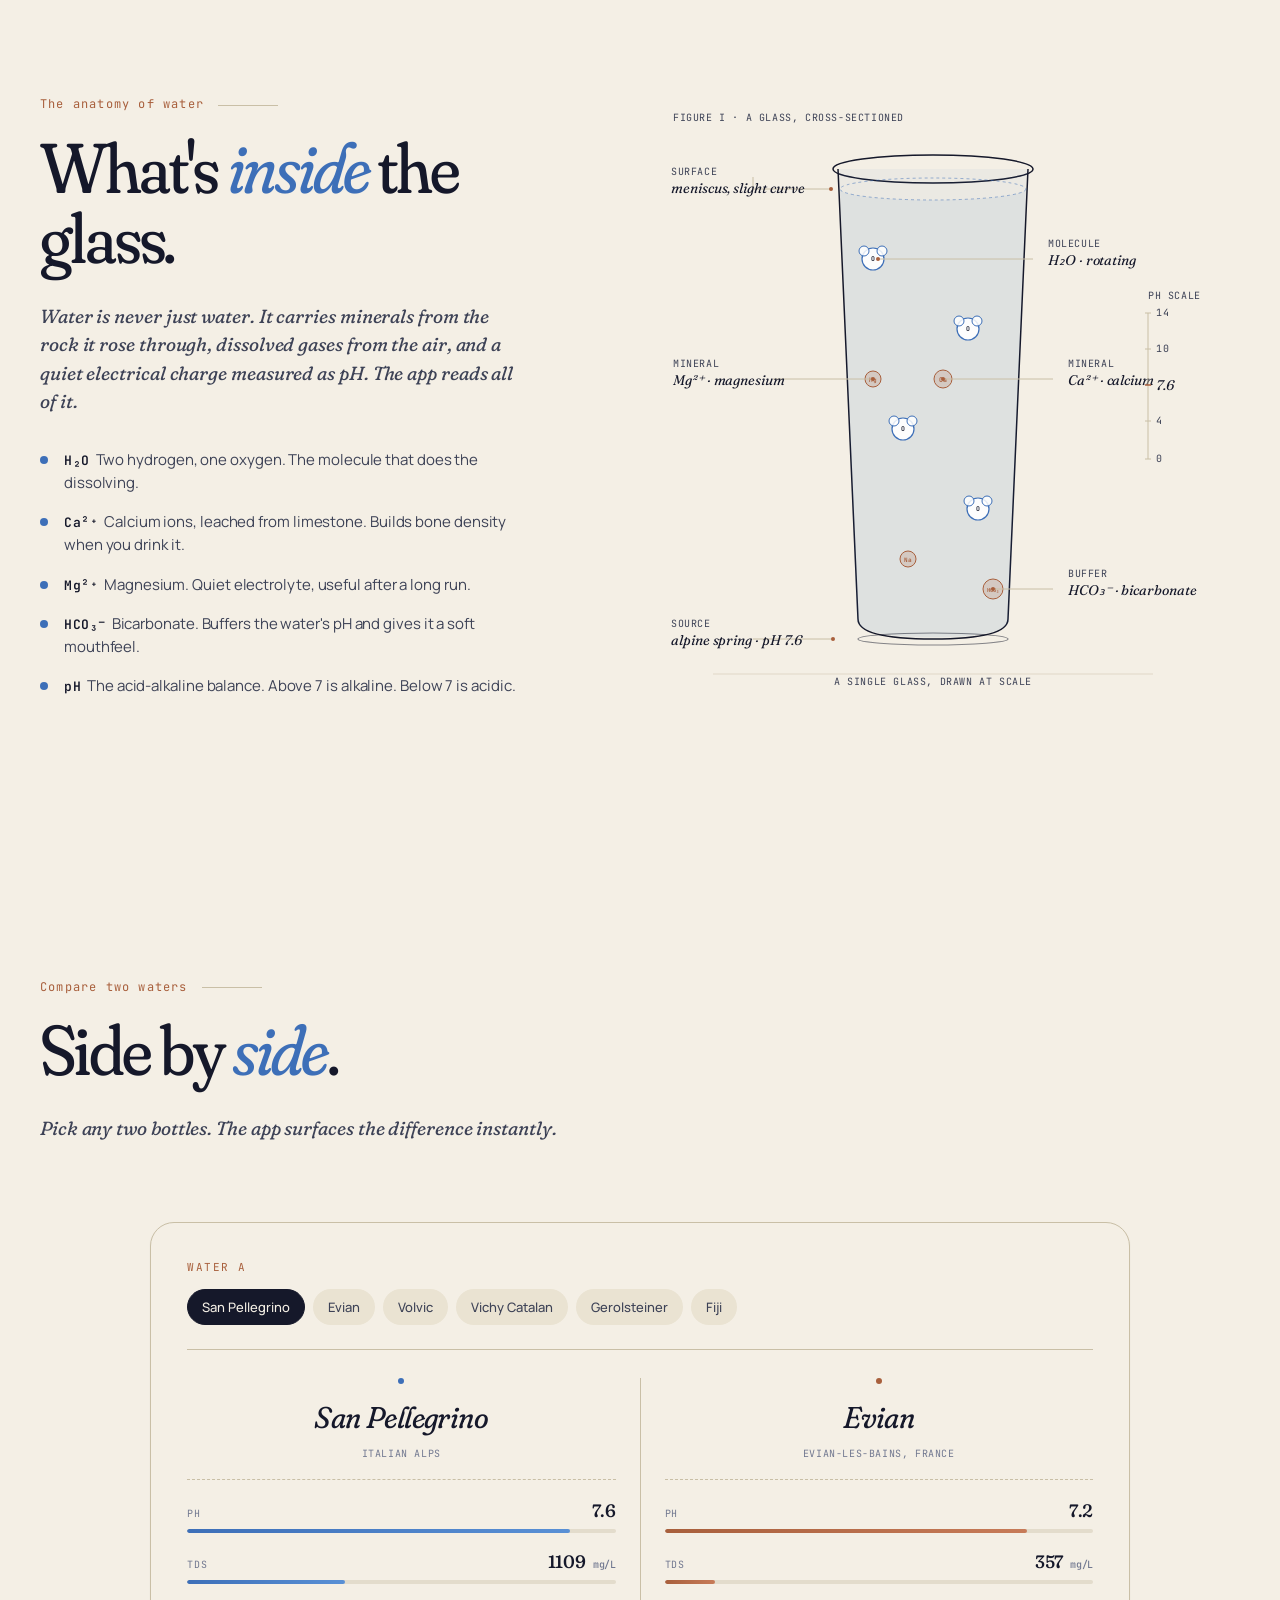
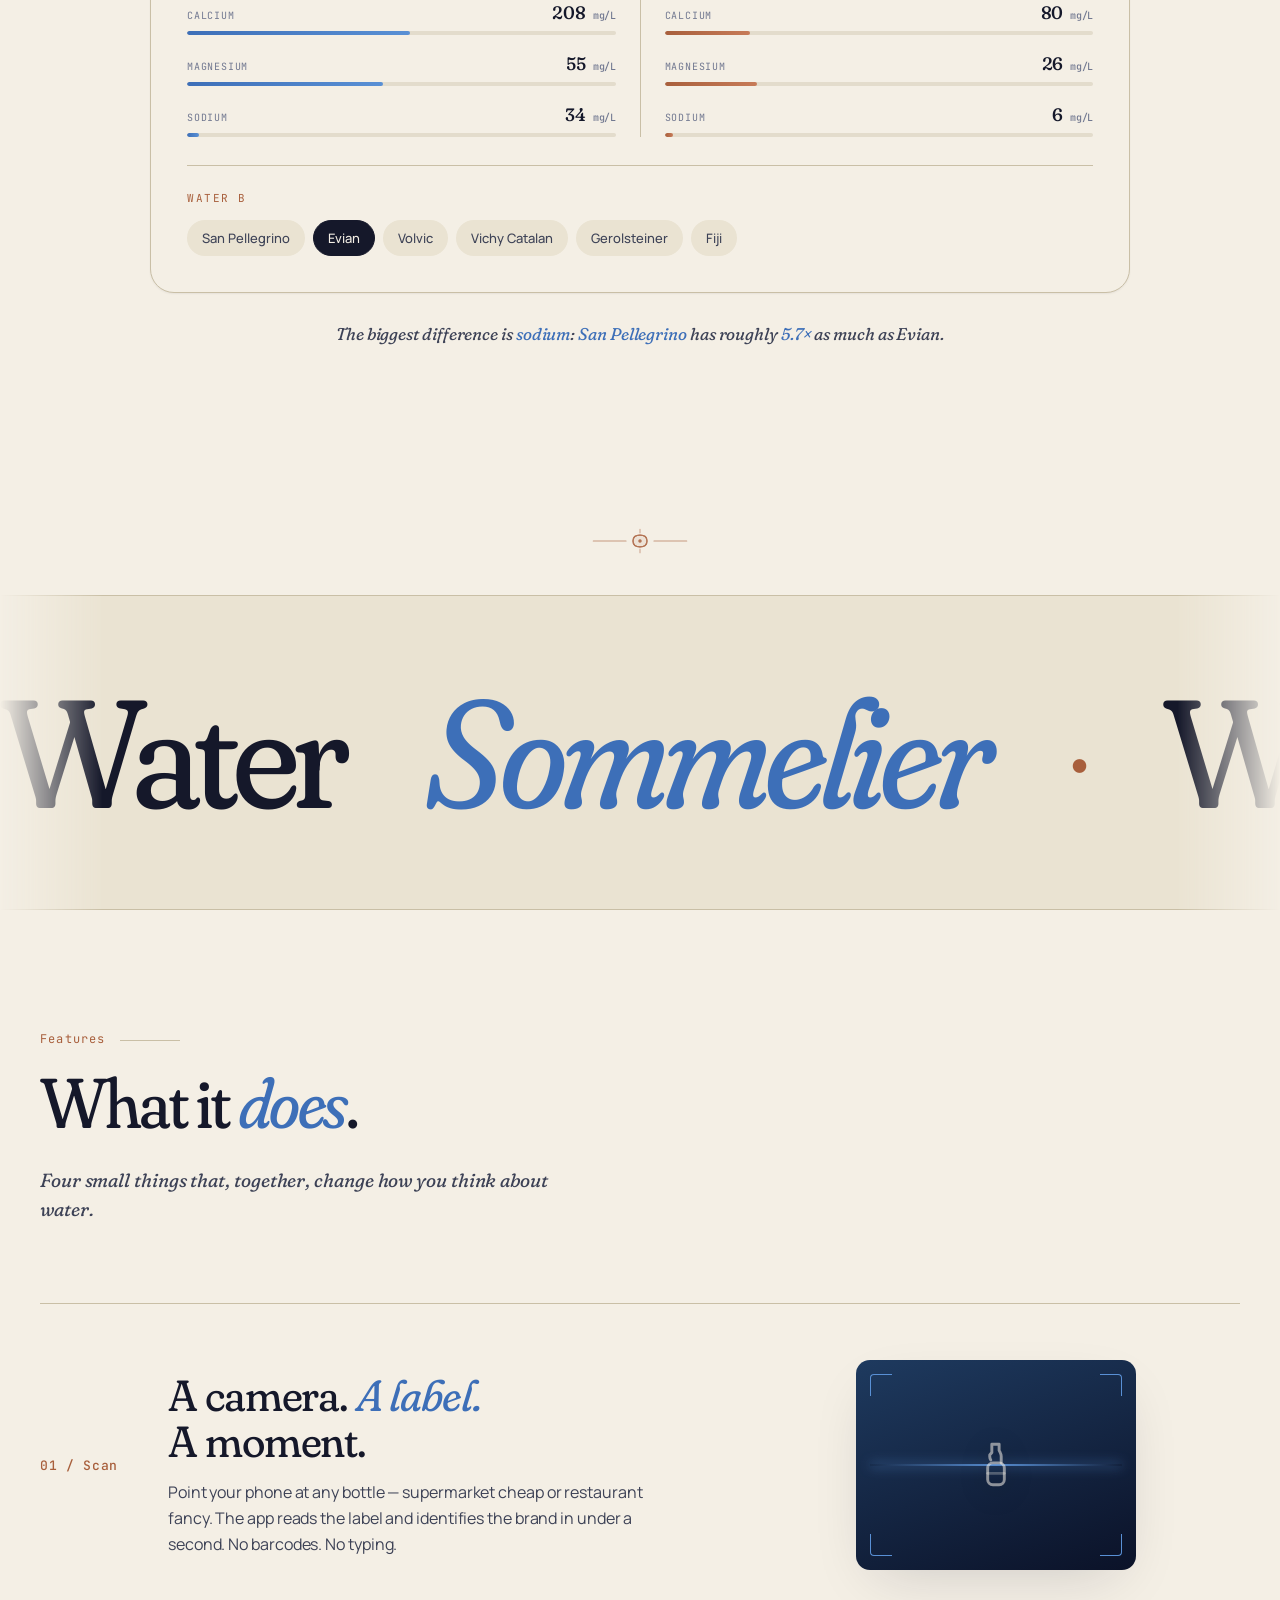
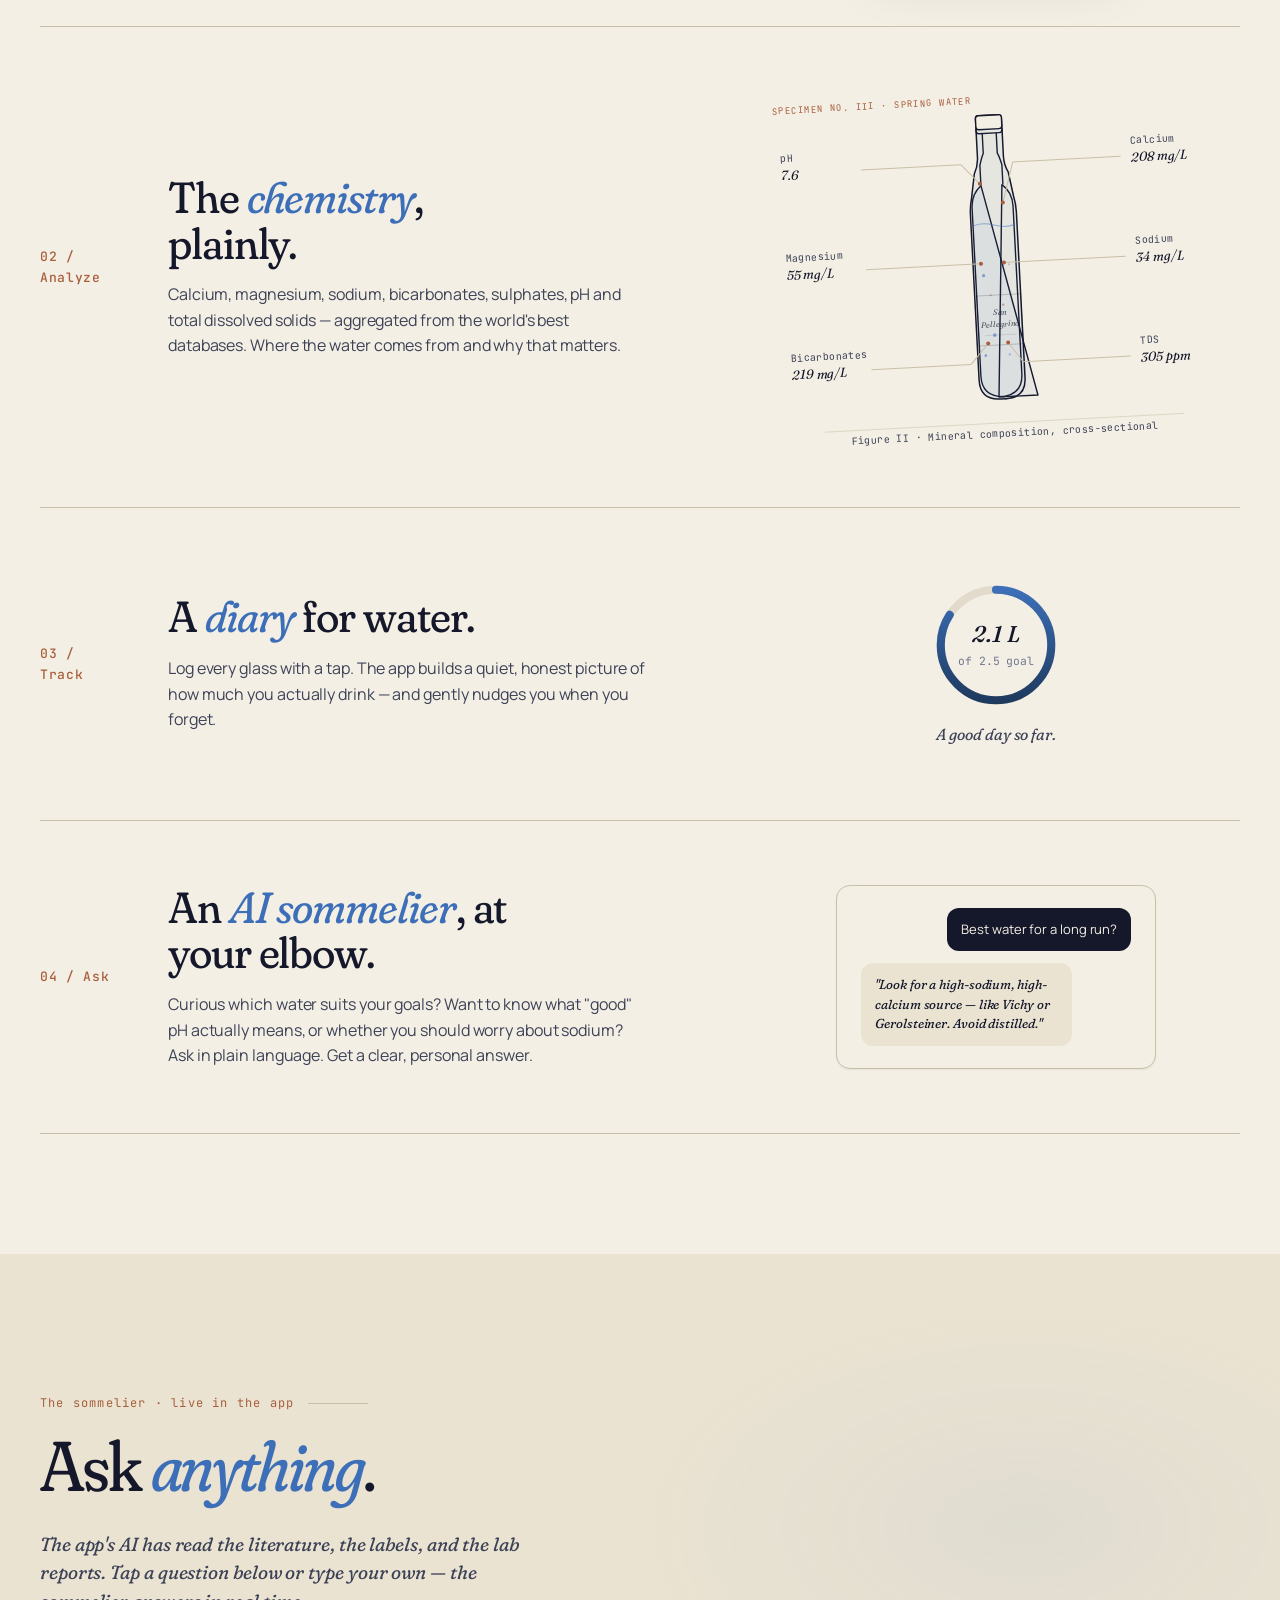
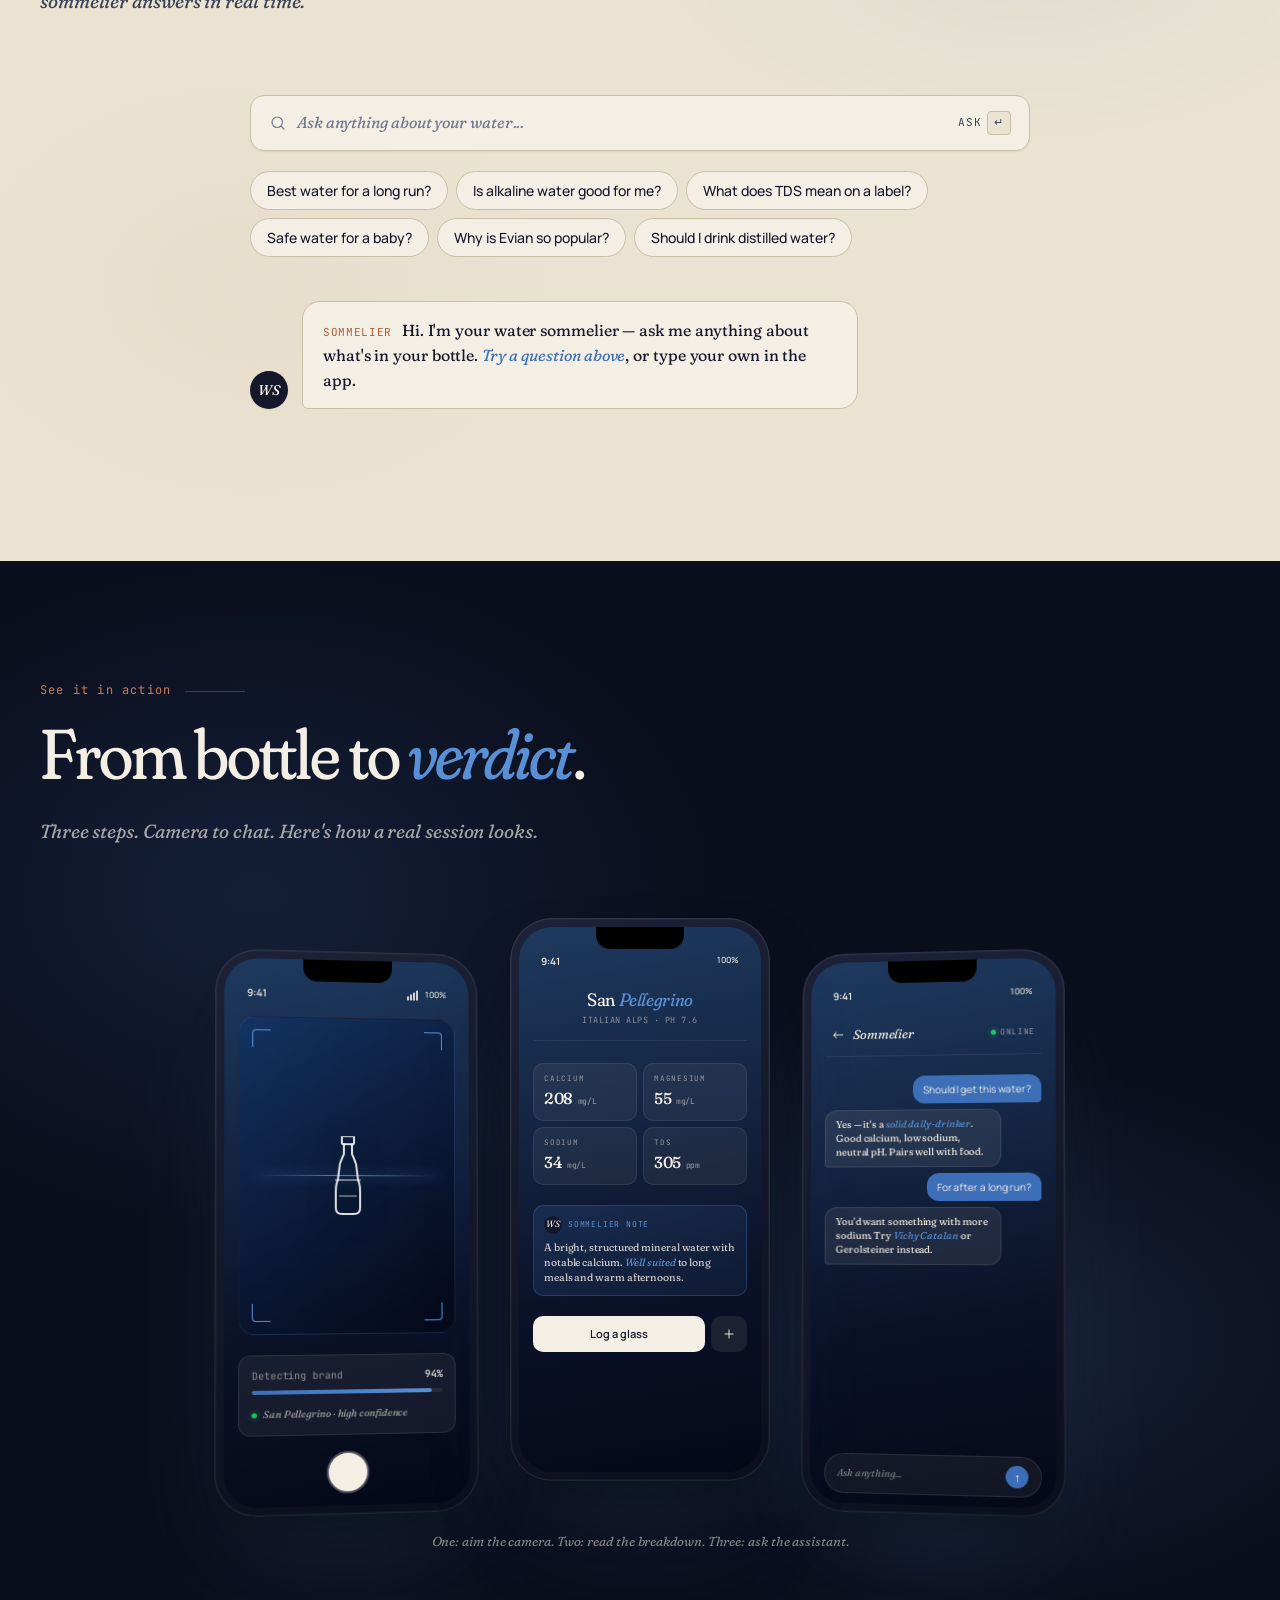
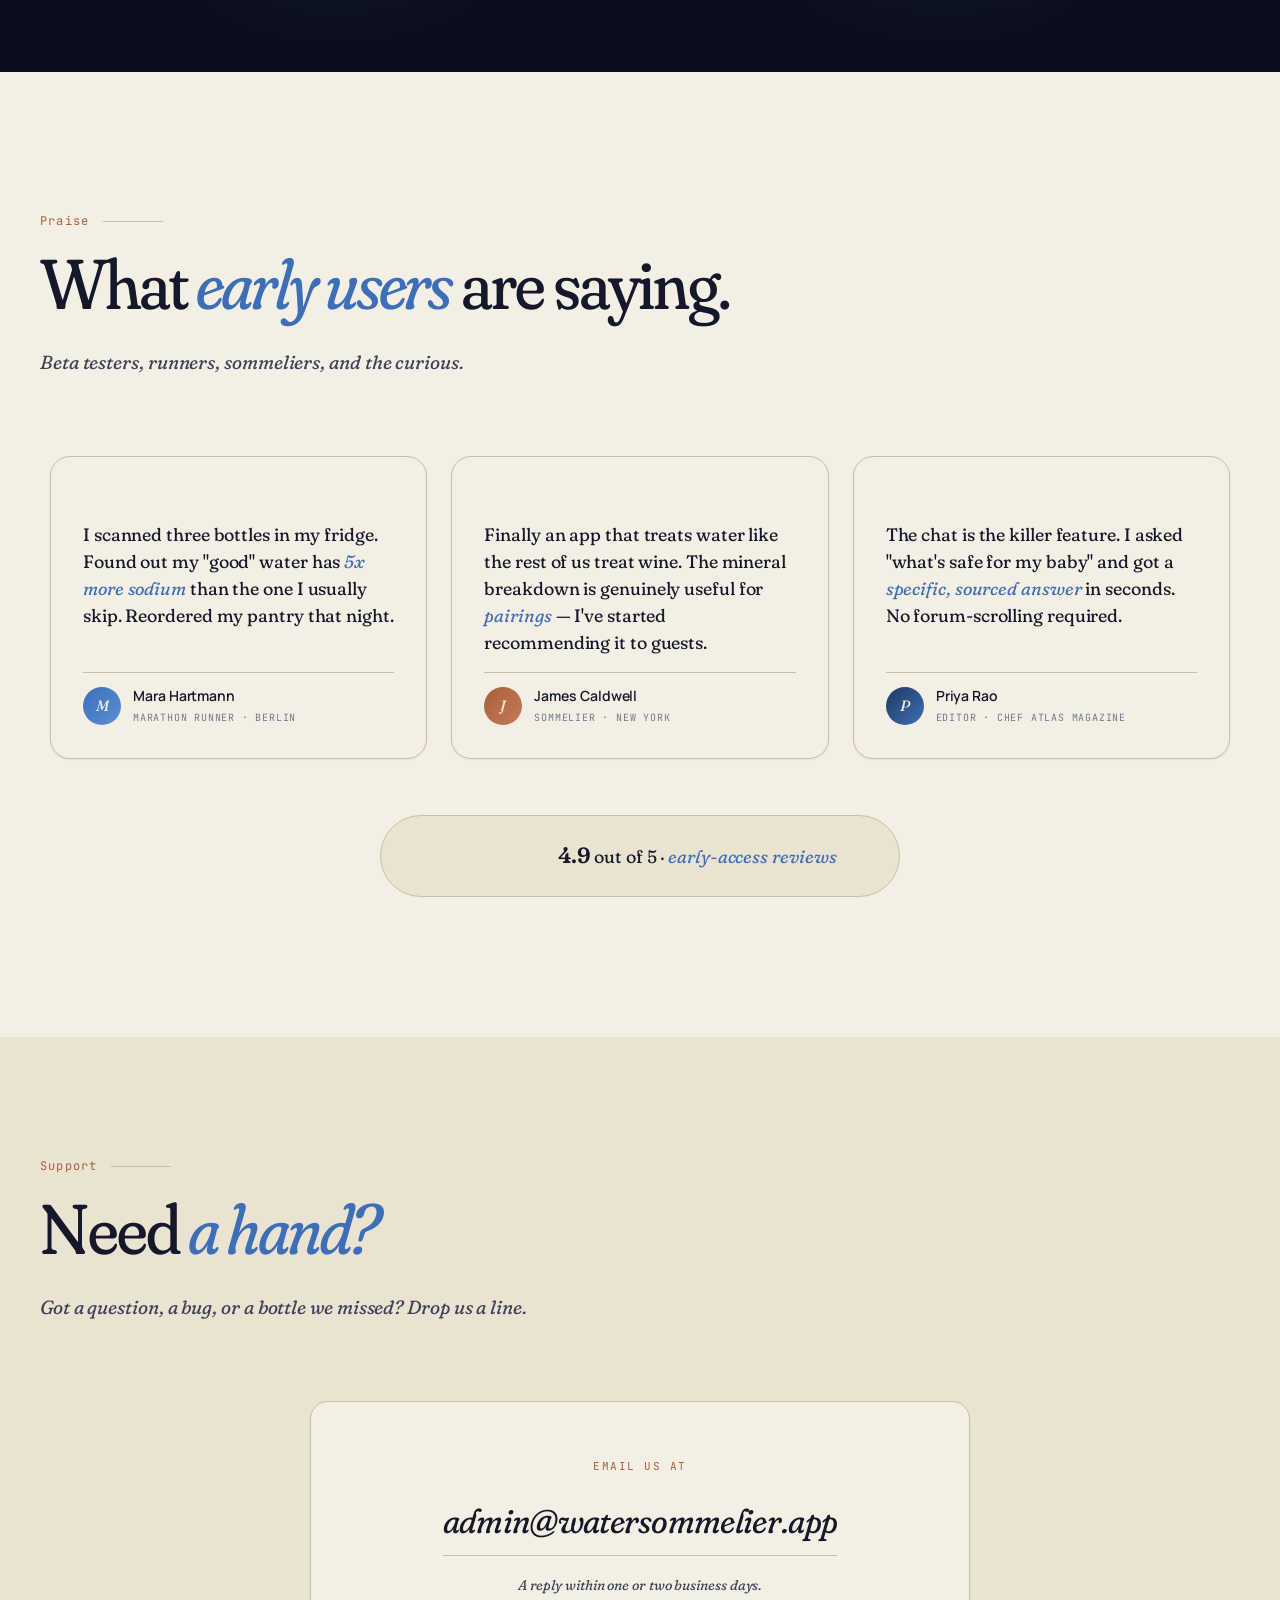
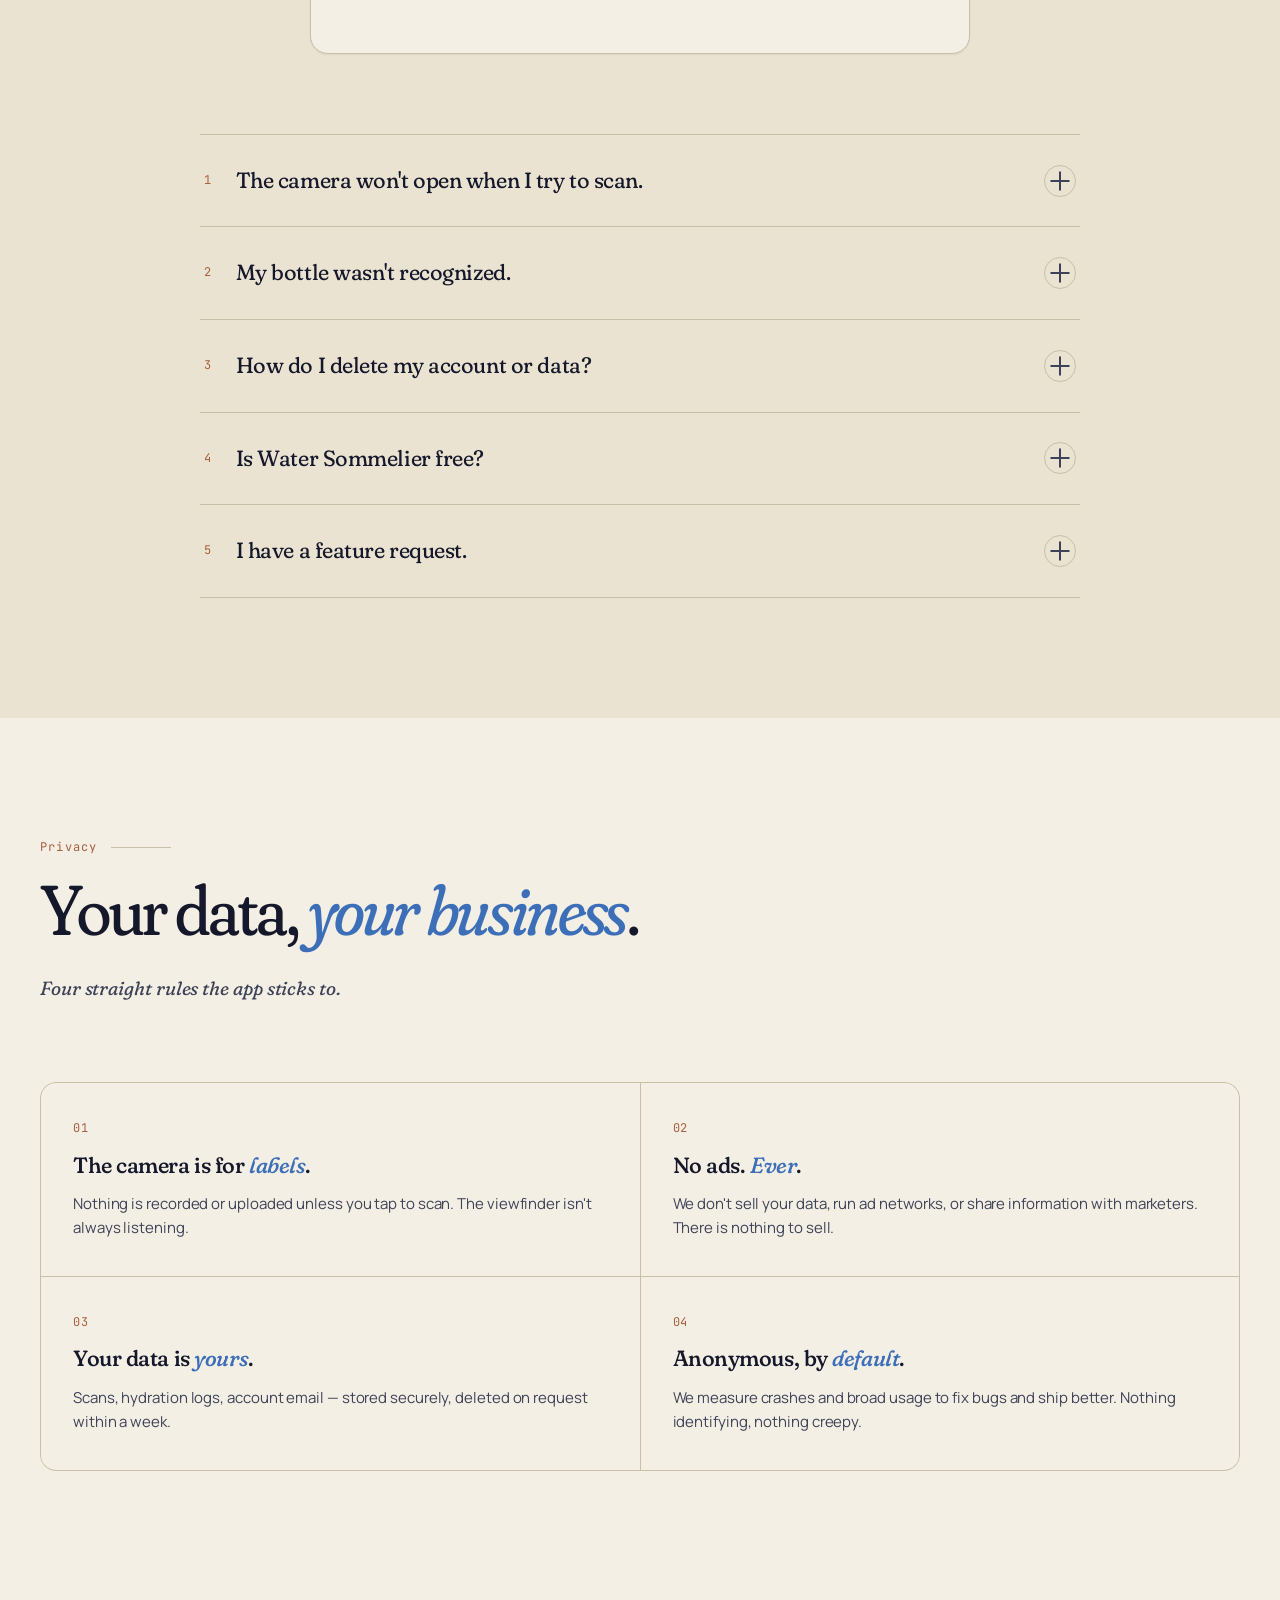
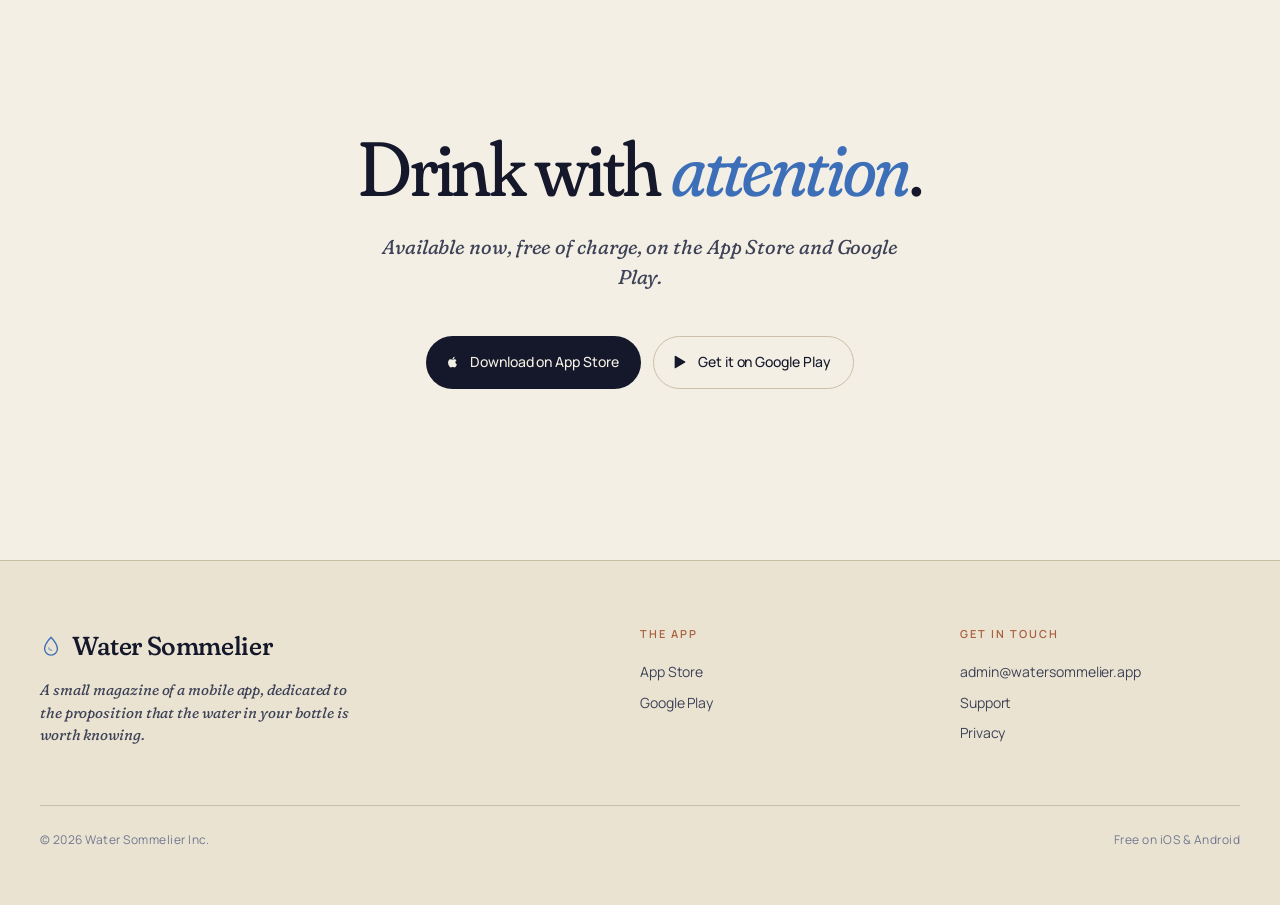
==== commit 18b5c6a6: "Bucket A: Why-water-matters hook, testimonials + 4.9 rating bar, sticky mobile download CTA, real OG" ====
--- a/index.html
+++ b/index.html
@@ -10,15 +10,43 @@
     />
     <meta name="theme-color" content="#F4EFE5" />
 
-    <meta property="og:title" content="Water Sommelier" />
+    <meta
+      property="og:title"
+      content="Water Sommelier - Drink with discernment"
+    />
     <meta
       property="og:description"
-      content="A guide to the water you drink. Scan any bottle, see its minerals, drink with intention."
+      content="Your pocket water sommelier. Scan any bottle to see its minerals, pH, and source. Ask the AI assistant anything. Free on iOS &amp; Android."
     />
     <meta property="og:type" content="website" />
     <meta
       property="og:url"
       content="https://bjavakh.github.io/water-sommelier-support/"
+    />
+    <meta
+      property="og:image"
+      content="https://bjavakh.github.io/water-sommelier-support/og-image.png"
+    />
+    <meta property="og:image:width" content="2400" />
+    <meta property="og:image:height" content="1260" />
+    <meta
+      property="og:image:alt"
+      content="Water Sommelier - Drink with discernment. Scan any bottle. San Pellegrino sample readout shown."
+    />
+
+    <!-- Twitter / X cards -->
+    <meta name="twitter:card" content="summary_large_image" />
+    <meta
+      name="twitter:title"
+      content="Water Sommelier - Drink with discernment"
+    />
+    <meta
+      name="twitter:description"
+      content="Your pocket water sommelier. Scan any bottle. Ask anything."
+    />
+    <meta
+      name="twitter:image"
+      content="https://bjavakh.github.io/water-sommelier-support/og-image.png"
     />
 
     <!-- Inline SVG favicon (water drop in brand blue) -->
@@ -1392,7 +1420,7 @@
         justify-content: space-between;
         align-items: center;
         padding: 0 8px;
-        font-family: 'Manrope', sans-serif;
+        font-family: "Manrope", sans-serif;
         font-size: 10px;
         font-weight: 600;
         color: var(--paper);
@@ -1407,10 +1435,16 @@
       }
 
       /* Phone 1: Scan viewfinder */
-      .show-screen-scan { padding-bottom: 14px; }
+      .show-screen-scan {
+        padding-bottom: 14px;
+      }
       .viewfinder {
         flex: 1;
-        background: linear-gradient(135deg, rgba(15, 52, 110, 0.55), rgba(5, 8, 23, 0.85));
+        background: linear-gradient(
+          135deg,
+          rgba(15, 52, 110, 0.55),
+          rgba(5, 8, 23, 0.85)
+        );
         border-radius: 16px;
         position: relative;
         overflow: hidden;
@@ -1420,13 +1454,29 @@
         margin-bottom: 10px;
         border: 1px solid rgba(244, 239, 229, 0.06);
       }
-      .viewfinder .scan-corner { border-color: var(--water-bright); width: 18px; height: 18px; }
-      .viewfinder .scan-corner.tl { top: 12px; left: 12px; }
-      .viewfinder .scan-corner.tr { top: 12px; right: 12px; }
-      .viewfinder .scan-corner.bl { bottom: 12px; left: 12px; }
-      .viewfinder .scan-corner.br { bottom: 12px; right: 12px; }
+      .viewfinder .scan-corner {
+        border-color: var(--water-bright);
+        width: 18px;
+        height: 18px;
+      }
+      .viewfinder .scan-corner.tl {
+        top: 12px;
+        left: 12px;
+      }
+      .viewfinder .scan-corner.tr {
+        top: 12px;
+        right: 12px;
+      }
+      .viewfinder .scan-corner.bl {
+        bottom: 12px;
+        left: 12px;
+      }
+      .viewfinder .scan-corner.br {
+        bottom: 12px;
+        right: 12px;
+      }
       .viewfinder-bottle {
-        filter: drop-shadow(0 4px 12px rgba(0,0,0,0.6));
+        filter: drop-shadow(0 4px 12px rgba(0, 0, 0, 0.6));
       }
       .scan-detecting {
         background: rgba(244, 239, 229, 0.06);
@@ -1437,24 +1487,27 @@
         display: flex;
         align-items: center;
         gap: 6px;
-        font-family: 'Fraunces', Georgia, serif;
+        font-family: "Fraunces", Georgia, serif;
         font-style: italic;
         font-size: 10px;
         color: rgba(244, 239, 229, 0.7);
       }
       .scan-dot {
-        width: 5px; height: 5px;
+        width: 5px;
+        height: 5px;
         background: #22c55e;
         border-radius: 50%;
         box-shadow: 0 0 6px rgba(34, 197, 94, 0.6);
         flex-shrink: 0;
       }
       .shutter-wrap {
-        display: flex; justify-content: center;
+        display: flex;
+        justify-content: center;
         margin-top: 8px;
       }
       .shutter {
-        width: 38px; height: 38px;
+        width: 38px;
+        height: 38px;
         border-radius: 50%;
         background: var(--paper);
         border: 3px solid var(--paper);
@@ -1469,8 +1522,10 @@
         margin-bottom: 12px;
       }
       .result-brand {
-        font-family: 'Fraunces', Georgia, serif;
-        font-variation-settings: 'opsz' 72, 'SOFT' 100;
+        font-family: "Fraunces", Georgia, serif;
+        font-variation-settings:
+          "opsz" 72,
+          "SOFT" 100;
         font-size: 18px;
         font-weight: 400;
         letter-spacing: -0.02em;
@@ -1482,7 +1537,7 @@
         color: var(--water-bright);
       }
       .result-origin {
-        font-family: 'JetBrains Mono', monospace;
+        font-family: "JetBrains Mono", monospace;
         font-size: 8.5px;
         letter-spacing: 0.06em;
         text-transform: uppercase;
@@ -1502,7 +1557,7 @@
         padding: 8px 10px;
       }
       .rc-label {
-        font-family: 'JetBrains Mono', monospace;
+        font-family: "JetBrains Mono", monospace;
         font-size: 7.5px;
         letter-spacing: 0.1em;
         text-transform: uppercase;
@@ -1510,20 +1565,26 @@
         margin-bottom: 2px;
       }
       .rc-value {
-        font-family: 'Fraunces', Georgia, serif;
-        font-variation-settings: 'opsz' 36, 'SOFT' 100;
+        font-family: "Fraunces", Georgia, serif;
+        font-variation-settings:
+          "opsz" 36,
+          "SOFT" 100;
         font-size: 16px;
         font-weight: 500;
         letter-spacing: -0.02em;
         color: var(--paper);
       }
       .rc-unit {
-        font-family: 'JetBrains Mono', monospace;
+        font-family: "JetBrains Mono", monospace;
         font-size: 8px;
         color: rgba(244, 239, 229, 0.5);
       }
       .ai-recommend {
-        background: linear-gradient(135deg, rgba(61, 111, 184, 0.2), rgba(89, 144, 213, 0.08));
+        background: linear-gradient(
+          135deg,
+          rgba(61, 111, 184, 0.2),
+          rgba(89, 144, 213, 0.08)
+        );
         border: 1px solid rgba(89, 144, 213, 0.25);
         border-radius: 10px;
         padding: 10px;
@@ -1536,11 +1597,12 @@
         margin-bottom: 6px;
       }
       .ai-avatar-sm {
-        width: 18px; height: 18px;
+        width: 18px;
+        height: 18px;
         border-radius: 50%;
         background: var(--ink);
         color: var(--paper);
-        font-family: 'Fraunces', Georgia, serif;
+        font-family: "Fraunces", Georgia, serif;
         font-style: italic;
         font-size: 9px;
         display: flex;
@@ -1548,15 +1610,17 @@
         justify-content: center;
       }
       .ai-label {
-        font-family: 'JetBrains Mono', monospace;
+        font-family: "JetBrains Mono", monospace;
         font-size: 8px;
         letter-spacing: 0.1em;
         text-transform: uppercase;
         color: var(--water-bright);
       }
       .ai-recommend-body {
-        font-family: 'Fraunces', Georgia, serif;
-        font-variation-settings: 'opsz' 18, 'SOFT' 100;
+        font-family: "Fraunces", Georgia, serif;
+        font-variation-settings:
+          "opsz" 18,
+          "SOFT" 100;
         font-size: 10.5px;
         line-height: 1.45;
         color: rgba(244, 239, 229, 0.85);
@@ -1576,7 +1640,7 @@
         border-radius: 10px;
         padding: 9px;
         text-align: center;
-        font-family: 'Manrope', sans-serif;
+        font-family: "Manrope", sans-serif;
         font-size: 11px;
         font-weight: 600;
         letter-spacing: -0.005em;
@@ -1592,7 +1656,9 @@
       }
 
       /* Phone 3: In-app chat */
-      .show-screen-chat { padding-bottom: 10px; }
+      .show-screen-chat {
+        padding-bottom: 10px;
+      }
       .chat-header {
         display: flex;
         align-items: center;
@@ -1601,10 +1667,15 @@
         border-bottom: 1px solid rgba(244, 239, 229, 0.08);
         margin-bottom: 10px;
       }
-      .chat-back { color: var(--paper); font-size: 14px; }
+      .chat-back {
+        color: var(--paper);
+        font-size: 14px;
+      }
       .chat-name {
-        font-family: 'Fraunces', Georgia, serif;
-        font-variation-settings: 'opsz' 36, 'SOFT' 100;
+        font-family: "Fraunces", Georgia, serif;
+        font-variation-settings:
+          "opsz" 36,
+          "SOFT" 100;
         font-style: italic;
         font-size: 13px;
         color: var(--paper);
@@ -1614,14 +1685,15 @@
         display: inline-flex;
         align-items: center;
         gap: 4px;
-        font-family: 'JetBrains Mono', monospace;
+        font-family: "JetBrains Mono", monospace;
         font-size: 8px;
         color: rgba(244, 239, 229, 0.55);
         text-transform: uppercase;
         letter-spacing: 0.08em;
       }
       .chat-online-dot {
-        width: 5px; height: 5px;
+        width: 5px;
+        height: 5px;
         background: #22c55e;
         border-radius: 50%;
         box-shadow: 0 0 5px rgba(34, 197, 94, 0.6);
@@ -1659,8 +1731,10 @@
         color: var(--paper);
         border: 1px solid rgba(244, 239, 229, 0.1);
         border-bottom-left-radius: 4px;
-        font-family: 'Fraunces', Georgia, serif;
-        font-variation-settings: 'opsz' 14, 'SOFT' 100;
+        font-family: "Fraunces", Georgia, serif;
+        font-variation-settings:
+          "opsz" 14,
+          "SOFT" 100;
       }
       .chat-mini-bubble em {
         font-style: italic;
@@ -1675,13 +1749,14 @@
         background: rgba(244, 239, 229, 0.05);
         border: 1px solid rgba(244, 239, 229, 0.1);
         border-radius: 999px;
-        font-family: 'Fraunces', Georgia, serif;
+        font-family: "Fraunces", Georgia, serif;
         font-style: italic;
         font-size: 10px;
         color: rgba(244, 239, 229, 0.5);
       }
       .chat-mini-send {
-        width: 22px; height: 22px;
+        width: 22px;
+        height: 22px;
         border-radius: 50%;
         background: var(--water);
         color: var(--paper);
@@ -1691,6 +1766,142 @@
         font-size: 12px;
         font-weight: 600;
         font-style: normal;
+      }
+
+      /* ============================================================
+       PRAISE / TESTIMONIALS
+       ============================================================ */
+      .praise {
+        padding: 140px 0;
+        background: var(--paper);
+        position: relative;
+      }
+      .praise-grid {
+        display: grid;
+        grid-template-columns: repeat(3, 1fr);
+        gap: 24px;
+        max-width: 1180px;
+        margin: 0 auto;
+      }
+      .praise-card {
+        background: var(--paper);
+        border: 1px solid var(--rule);
+        border-radius: 20px;
+        padding: 32px;
+        display: flex;
+        flex-direction: column;
+        gap: 16px;
+        box-shadow: var(--shadow-paper);
+        transition:
+          transform 0.4s var(--ease-out),
+          border-color 0.4s var(--ease-out),
+          box-shadow 0.4s var(--ease-out);
+        position: relative;
+      }
+      .praise-card:hover {
+        transform: translateY(-4px);
+        border-color: var(--border-strong, var(--rule));
+        box-shadow: var(--shadow-soft);
+      }
+      .praise-stars {
+        display: inline-flex;
+        gap: 2px;
+        color: var(--copper);
+      }
+      .praise-stars svg {
+        width: 16px;
+        height: 16px;
+      }
+      .praise-quote {
+        font-family: "Fraunces", Georgia, serif;
+        font-variation-settings:
+          "opsz" 24,
+          "SOFT" 100;
+        font-size: 18px;
+        line-height: 1.5;
+        color: var(--ink);
+        letter-spacing: -0.005em;
+        margin: 0;
+        flex: 1;
+      }
+      .praise-quote em {
+        font-style: italic;
+        color: var(--water);
+      }
+      .praise-attribution {
+        display: flex;
+        align-items: center;
+        gap: 12px;
+        margin: 0;
+        padding-top: 12px;
+        border-top: 1px solid var(--rule);
+      }
+      .praise-avatar {
+        width: 38px;
+        height: 38px;
+        border-radius: 50%;
+        display: flex;
+        align-items: center;
+        justify-content: center;
+        font-family: "Fraunces", Georgia, serif;
+        font-style: italic;
+        font-size: 15px;
+        font-weight: 500;
+        color: var(--paper);
+        flex-shrink: 0;
+      }
+      .praise-name {
+        font-family: "Manrope", sans-serif;
+        font-size: 14px;
+        font-weight: 600;
+        color: var(--ink);
+        letter-spacing: -0.005em;
+      }
+      .praise-role {
+        font-family: "JetBrains Mono", monospace;
+        font-size: 10px;
+        letter-spacing: 0.08em;
+        text-transform: uppercase;
+        color: var(--ink-faint);
+        margin-top: 2px;
+      }
+      .rating-bar {
+        max-width: 520px;
+        margin: 56px auto 0;
+        padding: 22px 32px;
+        background: var(--paper-warm);
+        border: 1px solid var(--rule);
+        border-radius: 999px;
+        display: flex;
+        align-items: center;
+        justify-content: center;
+        gap: 16px;
+      }
+      .rating-stars {
+        display: inline-flex;
+        gap: 2px;
+        color: var(--copper);
+      }
+      .rating-stars svg {
+        width: 18px;
+        height: 18px;
+      }
+      .rating-text {
+        font-family: "Fraunces", Georgia, serif;
+        font-variation-settings:
+          "opsz" 24,
+          "SOFT" 100;
+        font-size: 18px;
+        color: var(--ink);
+      }
+      .rating-num {
+        font-weight: 600;
+        font-size: 22px;
+        letter-spacing: -0.02em;
+      }
+      .rating-text em {
+        font-style: italic;
+        color: var(--water);
       }
 
       /* ============================================================
@@ -2033,6 +2244,120 @@
       }
 
       /* ============================================================
+       STICKY MOBILE CTA
+       ============================================================ */
+      .sticky-cta {
+        position: fixed;
+        bottom: 20px;
+        right: 20px;
+        display: inline-flex;
+        align-items: center;
+        gap: 8px;
+        padding: 14px 20px;
+        background: var(--ink);
+        color: var(--paper);
+        border-radius: 999px;
+        font-family: "Manrope", sans-serif;
+        font-size: 14px;
+        font-weight: 600;
+        letter-spacing: -0.005em;
+        box-shadow:
+          var(--shadow-soft),
+          0 0 0 1px rgba(244, 239, 229, 0.4);
+        opacity: 0;
+        transform: translateY(80px);
+        pointer-events: none;
+        transition:
+          opacity 0.4s var(--ease-out),
+          transform 0.5s var(--ease-out);
+        z-index: 90;
+      }
+      .sticky-cta.visible {
+        opacity: 1;
+        transform: translateY(0);
+        pointer-events: auto;
+      }
+      .sticky-cta:hover {
+        opacity: 1;
+        transform: translateY(-2px);
+      }
+      .sticky-cta svg {
+        flex-shrink: 0;
+      }
+
+      /* Hide sticky CTA on desktop (we have nav-cta and hero CTAs) */
+      @media (min-width: 720px) {
+        .sticky-cta {
+          display: none;
+        }
+      }
+
+      /* ============================================================
+       WHY WATER MATTERS — hook section
+       ============================================================ */
+      .why-water {
+        padding: 120px 0;
+        background: var(--paper);
+        position: relative;
+      }
+      .why-grid {
+        display: grid;
+        grid-template-columns: repeat(3, 1fr);
+        gap: 48px;
+        max-width: 1080px;
+        margin: 0 auto;
+      }
+      .why-stat {
+        display: flex;
+        flex-direction: column;
+        gap: 12px;
+      }
+      .why-num {
+        font-family: "Fraunces", Georgia, serif;
+        font-variation-settings:
+          "opsz" 144,
+          "SOFT" 100;
+        font-size: clamp(72px, 9vw, 140px);
+        font-weight: 400;
+        line-height: 0.9;
+        letter-spacing: -0.04em;
+        color: var(--ink);
+        margin-bottom: 4px;
+      }
+      .why-pct {
+        font-size: 0.45em;
+        color: var(--water);
+        margin-left: 0.05em;
+        font-style: italic;
+        font-variation-settings:
+          "opsz" 144,
+          "SOFT" 100,
+          "WONK" 1;
+      }
+      .why-label {
+        font-family: "JetBrains Mono", monospace;
+        font-size: 11px;
+        letter-spacing: 0.18em;
+        text-transform: uppercase;
+        color: var(--copper);
+        margin-bottom: 4px;
+      }
+      .why-body {
+        font-family: "Fraunces", Georgia, serif;
+        font-variation-settings:
+          "opsz" 18,
+          "SOFT" 100;
+        font-size: 17px;
+        line-height: 1.55;
+        color: var(--ink-soft);
+        max-width: 340px;
+      }
+      .why-body em {
+        font-style: italic;
+        color: var(--water);
+      }
+
+      /* ============================================================
        COMPARE TWO WATERS WIDGET
        ============================================================ */
       .compare {
@@ -2055,14 +2380,17 @@
         gap: 12px;
         margin-bottom: 24px;
       }
-      .compare-picker:last-of-type { margin-bottom: 0; margin-top: 24px; }
+      .compare-picker:last-of-type {
+        margin-bottom: 0;
+        margin-top: 24px;
+      }
       .compare-picker-head {
         display: flex;
         align-items: center;
         gap: 12px;
       }
       .compare-label {
-        font-family: 'JetBrains Mono', monospace;
+        font-family: "JetBrains Mono", monospace;
         font-size: 11px;
         letter-spacing: 0.14em;
         text-transform: uppercase;
@@ -2074,7 +2402,7 @@
         gap: 8px;
       }
       .compare-chip {
-        font-family: 'Manrope', sans-serif;
+        font-family: "Manrope", sans-serif;
         font-size: 13px;
         font-weight: 500;
         color: var(--ink-soft);
@@ -2083,9 +2411,15 @@
         border: 1px solid transparent;
         border-radius: 999px;
         cursor: pointer;
-        transition: background 0.25s var(--ease-out), border-color 0.25s var(--ease-out), color 0.25s var(--ease-out);
-      }
-      .compare-chip:hover { background: var(--paper-deep); color: var(--ink); }
+        transition:
+          background 0.25s var(--ease-out),
+          border-color 0.25s var(--ease-out),
+          color 0.25s var(--ease-out);
+      }
+      .compare-chip:hover {
+        background: var(--paper-deep);
+        color: var(--ink);
+      }
       .compare-chip.active {
         background: var(--ink);
         color: var(--paper);
@@ -2110,15 +2444,20 @@
         border-bottom: 1px dashed var(--rule);
       }
       .compare-col-mark {
-        width: 6px; height: 6px;
+        width: 6px;
+        height: 6px;
         background: var(--water);
         border-radius: 50%;
         margin: 0 auto 10px;
       }
-      #colB .compare-col-mark { background: var(--copper); }
+      #colB .compare-col-mark {
+        background: var(--copper);
+      }
       .compare-col-name {
-        font-family: 'Fraunces', Georgia, serif;
-        font-variation-settings: 'opsz' 72, 'SOFT' 100;
+        font-family: "Fraunces", Georgia, serif;
+        font-variation-settings:
+          "opsz" 72,
+          "SOFT" 100;
         font-style: italic;
         font-size: clamp(22px, 2.6vw, 30px);
         font-weight: 400;
@@ -2127,7 +2466,7 @@
         margin-bottom: 4px;
       }
       .compare-col-origin {
-        font-family: 'JetBrains Mono', monospace;
+        font-family: "JetBrains Mono", monospace;
         font-size: 10px;
         letter-spacing: 0.06em;
         text-transform: uppercase;
@@ -2153,22 +2492,24 @@
         align-items: baseline;
       }
       .compare-row-label {
-        font-family: 'JetBrains Mono', monospace;
+        font-family: "JetBrains Mono", monospace;
         font-size: 10px;
         letter-spacing: 0.08em;
         text-transform: uppercase;
         color: var(--ink-faint);
       }
       .compare-row-value {
-        font-family: 'Fraunces', Georgia, serif;
-        font-variation-settings: 'opsz' 36, 'SOFT' 100;
+        font-family: "Fraunces", Georgia, serif;
+        font-variation-settings:
+          "opsz" 36,
+          "SOFT" 100;
         font-size: 18px;
         font-weight: 500;
         letter-spacing: -0.02em;
         color: var(--ink);
       }
       .compare-row-unit {
-        font-family: 'JetBrains Mono', monospace;
+        font-family: "JetBrains Mono", monospace;
         font-size: 10px;
         color: var(--ink-faint);
         margin-left: 2px;
@@ -2197,8 +2538,10 @@
         max-width: 700px;
         margin: 28px auto 0;
         text-align: center;
-        font-family: 'Fraunces', Georgia, serif;
-        font-variation-settings: 'opsz' 18, 'SOFT' 100;
+        font-family: "Fraunces", Georgia, serif;
+        font-variation-settings:
+          "opsz" 18,
+          "SOFT" 100;
         font-style: italic;
         font-size: 17px;
         color: var(--ink-soft);
@@ -2221,10 +2564,16 @@
         position: relative;
       }
       .ticker::before {
-        content: '';
+        content: "";
         position: absolute;
         inset: 0;
-        background: linear-gradient(90deg, var(--paper-warm) 0%, transparent 8%, transparent 92%, var(--paper-warm) 100%);
+        background: linear-gradient(
+          90deg,
+          var(--paper-warm) 0%,
+          transparent 8%,
+          transparent 92%,
+          var(--paper-warm) 100%
+        );
         pointer-events: none;
         z-index: 1;
       }
@@ -2235,14 +2584,18 @@
         will-change: transform;
       }
       @keyframes tickerSlide {
-        from { transform: translateX(0); }
-        to { transform: translateX(-50%); }
+        from {
+          transform: translateX(0);
+        }
+        to {
+          transform: translateX(-50%);
+        }
       }
       .ticker-item {
         display: inline-flex;
         align-items: center;
         gap: 10px;
-        font-family: 'Manrope', sans-serif;
+        font-family: "Manrope", sans-serif;
         font-size: 13px;
         color: var(--ink-soft);
       }
@@ -2255,8 +2608,10 @@
         animation: pulseSoft 2.4s ease-in-out infinite;
       }
       .ticker-item .ticker-brand {
-        font-family: 'Fraunces', Georgia, serif;
-        font-variation-settings: 'opsz' 14, 'SOFT' 100;
+        font-family: "Fraunces", Georgia, serif;
+        font-variation-settings:
+          "opsz" 14,
+          "SOFT" 100;
         font-style: italic;
         color: var(--ink);
       }
@@ -2267,7 +2622,7 @@
         color: var(--rule);
       }
       .ticker-label {
-        font-family: 'JetBrains Mono', monospace;
+        font-family: "JetBrains Mono", monospace;
         font-size: 10px;
         color: var(--copper);
         letter-spacing: 0.18em;
@@ -2829,8 +3184,14 @@
       }
 
       /* Hoverable mineral ions */
-      .mineral-ion { cursor: pointer; transition: transform 0.2s var(--ease-out); }
-      .mineral-ion:hover circle { fill: rgba(168, 95, 60, 0.32); stroke-width: 1.6; }
+      .mineral-ion {
+        cursor: pointer;
+        transition: transform 0.2s var(--ease-out);
+      }
+      .mineral-ion:hover circle {
+        fill: rgba(168, 95, 60, 0.32);
+        stroke-width: 1.6;
+      }
       .mineral-tooltip {
         position: fixed;
         pointer-events: none;
@@ -2839,21 +3200,23 @@
         padding: 12px 16px;
         border-radius: 12px;
         max-width: 260px;
-        font-family: 'Manrope', sans-serif;
+        font-family: "Manrope", sans-serif;
         font-size: 13px;
         line-height: 1.55;
         box-shadow: var(--shadow-deep);
         z-index: 250;
         opacity: 0;
         transform: translateY(4px);
-        transition: opacity 0.2s var(--ease-out), transform 0.2s var(--ease-out);
+        transition:
+          opacity 0.2s var(--ease-out),
+          transform 0.2s var(--ease-out);
       }
       .mineral-tooltip.visible {
         opacity: 1;
         transform: translateY(0);
       }
       .mineral-tooltip strong {
-        font-family: 'JetBrains Mono', monospace;
+        font-family: "JetBrains Mono", monospace;
         color: var(--copper-soft);
         font-size: 11px;
         letter-spacing: 0.06em;
@@ -2907,7 +3270,9 @@
         border: 1px solid var(--rule);
         border-radius: 14px;
         box-shadow: var(--shadow-paper);
-        transition: border-color 0.3s var(--ease-out), box-shadow 0.3s var(--ease-out);
+        transition:
+          border-color 0.3s var(--ease-out),
+          box-shadow 0.3s var(--ease-out);
       }
       .chat-input:hover {
         border-color: var(--water);
@@ -2924,14 +3289,16 @@
         flex-shrink: 0;
       }
       .chat-input-placeholder {
-        font-family: 'Fraunces', Georgia, serif;
-        font-variation-settings: 'opsz' 18, 'SOFT' 100;
+        font-family: "Fraunces", Georgia, serif;
+        font-variation-settings:
+          "opsz" 18,
+          "SOFT" 100;
         font-style: italic;
         font-size: 16px;
         color: var(--ink-faint);
       }
       .chat-input-cta {
-        font-family: 'JetBrains Mono', monospace;
+        font-family: "JetBrains Mono", monospace;
         font-size: 11px;
         color: var(--ink-soft);
         letter-spacing: 0.06em;
@@ -2942,7 +3309,7 @@
         flex-shrink: 0;
       }
       .chat-input-cta kbd {
-        font-family: 'JetBrains Mono', monospace;
+        font-family: "JetBrains Mono", monospace;
         font-size: 11px;
         padding: 2px 6px;
         background: var(--paper-warm);
@@ -2959,7 +3326,7 @@
         margin-bottom: 32px;
       }
       .chat-chip {
-        font-family: 'Manrope', sans-serif;
+        font-family: "Manrope", sans-serif;
         font-size: 14px;
         font-weight: 500;
         color: var(--ink);
@@ -2967,10 +3334,15 @@
         background: var(--paper);
         border: 1px solid var(--rule);
         border-radius: 999px;
-        transition: background 0.25s var(--ease-out), border-color 0.25s var(--ease-out), transform 0.25s var(--ease-out), color 0.25s var(--ease-out);
+        transition:
+          background 0.25s var(--ease-out),
+          border-color 0.25s var(--ease-out),
+          transform 0.25s var(--ease-out),
+          color 0.25s var(--ease-out);
         cursor: pointer;
       }
-      .chat-chip:hover, .chat-chip:focus-visible {
+      .chat-chip:hover,
+      .chat-chip:focus-visible {
         background: var(--ink);
         color: var(--paper);
         border-color: var(--ink);
@@ -2985,7 +3357,7 @@
 
       /* Typewriter cursor */
       .typing-caret::after {
-        content: '';
+        content: "";
         display: inline-block;
         width: 6px;
         height: 16px;
@@ -3139,6 +3511,36 @@
         .colophon {
           grid-template-columns: 1fr;
           gap: 32px;
+        }
+        .why-water {
+          padding: 80px 0;
+        }
+        .why-grid {
+          grid-template-columns: 1fr;
+          gap: 40px;
+        }
+        .why-num {
+          font-size: 72px;
+        }
+        .why-body {
+          max-width: 100%;
+        }
+        .praise {
+          padding: 80px 0;
+        }
+        .praise-grid {
+          grid-template-columns: 1fr;
+          gap: 16px;
+        }
+        .praise-card {
+          padding: 24px;
+        }
+        .praise-quote {
+          font-size: 16px;
+        }
+        .rating-bar {
+          padding: 18px 24px;
+          flex-wrap: wrap;
         }
         .anatomy-grid {
           grid-template-columns: 1fr;
@@ -3661,9 +4063,7 @@
           <div class="hero-left">
             <div class="hero-eyebrow reveal">
               <span class="rule"></span>
-              <span class="uppercase-tracked"
-                >Your pocket water sommelier</span
-              >
+              <span class="uppercase-tracked">Your pocket water sommelier</span>
             </div>
 
             <h1
@@ -3902,43 +4302,144 @@
     <!-- ============== LIVE TICKER — recently scanned ============== -->
     <div class="ticker" aria-hidden="true">
       <div class="ticker-track">
-        <span class="ticker-item"><span class="ticker-label">Recently scanned</span></span>
-        <span class="ticker-item"><span class="ticker-pulse"></span><span class="ticker-brand">San Pellegrino</span><span class="ticker-loc">Italian Alps</span></span>
+        <span class="ticker-item"
+          ><span class="ticker-label">Recently scanned</span></span
+        >
+        <span class="ticker-item"
+          ><span class="ticker-pulse"></span
+          ><span class="ticker-brand">San Pellegrino</span
+          ><span class="ticker-loc">Italian Alps</span></span
+        >
         <span class="ticker-item ticker-sep">&middot;</span>
-        <span class="ticker-item"><span class="ticker-pulse"></span><span class="ticker-brand">Evian</span><span class="ticker-loc">Evian-les-Bains, France</span></span>
+        <span class="ticker-item"
+          ><span class="ticker-pulse"></span
+          ><span class="ticker-brand">Evian</span
+          ><span class="ticker-loc">Evian-les-Bains, France</span></span
+        >
         <span class="ticker-item ticker-sep">&middot;</span>
-        <span class="ticker-item"><span class="ticker-pulse"></span><span class="ticker-brand">Volvic</span><span class="ticker-loc">Auvergne, France</span></span>
+        <span class="ticker-item"
+          ><span class="ticker-pulse"></span
+          ><span class="ticker-brand">Volvic</span
+          ><span class="ticker-loc">Auvergne, France</span></span
+        >
         <span class="ticker-item ticker-sep">&middot;</span>
-        <span class="ticker-item"><span class="ticker-pulse"></span><span class="ticker-brand">Vichy Catalan</span><span class="ticker-loc">Caldes de Malavella, Spain</span></span>
+        <span class="ticker-item"
+          ><span class="ticker-pulse"></span
+          ><span class="ticker-brand">Vichy Catalan</span
+          ><span class="ticker-loc">Caldes de Malavella, Spain</span></span
+        >
         <span class="ticker-item ticker-sep">&middot;</span>
-        <span class="ticker-item"><span class="ticker-pulse"></span><span class="ticker-brand">Gerolsteiner</span><span class="ticker-loc">Eifel, Germany</span></span>
+        <span class="ticker-item"
+          ><span class="ticker-pulse"></span
+          ><span class="ticker-brand">Gerolsteiner</span
+          ><span class="ticker-loc">Eifel, Germany</span></span
+        >
         <span class="ticker-item ticker-sep">&middot;</span>
-        <span class="ticker-item"><span class="ticker-pulse"></span><span class="ticker-brand">Borjomi</span><span class="ticker-loc">Borjomi, Georgia</span></span>
+        <span class="ticker-item"
+          ><span class="ticker-pulse"></span
+          ><span class="ticker-brand">Borjomi</span
+          ><span class="ticker-loc">Borjomi, Georgia</span></span
+        >
         <span class="ticker-item ticker-sep">&middot;</span>
-        <span class="ticker-item"><span class="ticker-pulse"></span><span class="ticker-brand">Fiji</span><span class="ticker-loc">Yaqara Valley, Fiji</span></span>
+        <span class="ticker-item"
+          ><span class="ticker-pulse"></span
+          ><span class="ticker-brand">Fiji</span
+          ><span class="ticker-loc">Yaqara Valley, Fiji</span></span
+        >
         <span class="ticker-item ticker-sep">&middot;</span>
-        <span class="ticker-item"><span class="ticker-pulse"></span><span class="ticker-brand">Acqua Panna</span><span class="ticker-loc">Tuscany, Italy</span></span>
+        <span class="ticker-item"
+          ><span class="ticker-pulse"></span
+          ><span class="ticker-brand">Acqua Panna</span
+          ><span class="ticker-loc">Tuscany, Italy</span></span
+        >
         <span class="ticker-item ticker-sep">&middot;</span>
         <!-- Duplicate set for seamless loop -->
-        <span class="ticker-item"><span class="ticker-label">Recently scanned</span></span>
-        <span class="ticker-item"><span class="ticker-pulse"></span><span class="ticker-brand">San Pellegrino</span><span class="ticker-loc">Italian Alps</span></span>
+        <span class="ticker-item"
+          ><span class="ticker-label">Recently scanned</span></span
+        >
+        <span class="ticker-item"
+          ><span class="ticker-pulse"></span
+          ><span class="ticker-brand">San Pellegrino</span
+          ><span class="ticker-loc">Italian Alps</span></span
+        >
         <span class="ticker-item ticker-sep">&middot;</span>
-        <span class="ticker-item"><span class="ticker-pulse"></span><span class="ticker-brand">Evian</span><span class="ticker-loc">Evian-les-Bains, France</span></span>
+        <span class="ticker-item"
+          ><span class="ticker-pulse"></span
+          ><span class="ticker-brand">Evian</span
+          ><span class="ticker-loc">Evian-les-Bains, France</span></span
+        >
         <span class="ticker-item ticker-sep">&middot;</span>
-        <span class="ticker-item"><span class="ticker-pulse"></span><span class="ticker-brand">Volvic</span><span class="ticker-loc">Auvergne, France</span></span>
+        <span class="ticker-item"
+          ><span class="ticker-pulse"></span
+          ><span class="ticker-brand">Volvic</span
+          ><span class="ticker-loc">Auvergne, France</span></span
+        >
         <span class="ticker-item ticker-sep">&middot;</span>
-        <span class="ticker-item"><span class="ticker-pulse"></span><span class="ticker-brand">Vichy Catalan</span><span class="ticker-loc">Caldes de Malavella, Spain</span></span>
+        <span class="ticker-item"
+          ><span class="ticker-pulse"></span
+          ><span class="ticker-brand">Vichy Catalan</span
+          ><span class="ticker-loc">Caldes de Malavella, Spain</span></span
+        >
         <span class="ticker-item ticker-sep">&middot;</span>
-        <span class="ticker-item"><span class="ticker-pulse"></span><span class="ticker-brand">Gerolsteiner</span><span class="ticker-loc">Eifel, Germany</span></span>
+        <span class="ticker-item"
+          ><span class="ticker-pulse"></span
+          ><span class="ticker-brand">Gerolsteiner</span
+          ><span class="ticker-loc">Eifel, Germany</span></span
+        >
         <span class="ticker-item ticker-sep">&middot;</span>
-        <span class="ticker-item"><span class="ticker-pulse"></span><span class="ticker-brand">Borjomi</span><span class="ticker-loc">Borjomi, Georgia</span></span>
+        <span class="ticker-item"
+          ><span class="ticker-pulse"></span
+          ><span class="ticker-brand">Borjomi</span
+          ><span class="ticker-loc">Borjomi, Georgia</span></span
+        >
         <span class="ticker-item ticker-sep">&middot;</span>
-        <span class="ticker-item"><span class="ticker-pulse"></span><span class="ticker-brand">Fiji</span><span class="ticker-loc">Yaqara Valley, Fiji</span></span>
+        <span class="ticker-item"
+          ><span class="ticker-pulse"></span
+          ><span class="ticker-brand">Fiji</span
+          ><span class="ticker-loc">Yaqara Valley, Fiji</span></span
+        >
         <span class="ticker-item ticker-sep">&middot;</span>
-        <span class="ticker-item"><span class="ticker-pulse"></span><span class="ticker-brand">Acqua Panna</span><span class="ticker-loc">Tuscany, Italy</span></span>
+        <span class="ticker-item"
+          ><span class="ticker-pulse"></span
+          ><span class="ticker-brand">Acqua Panna</span
+          ><span class="ticker-loc">Tuscany, Italy</span></span
+        >
         <span class="ticker-item ticker-sep">&middot;</span>
       </div>
     </div>
+
+    <!-- ============== WHY WATER MATTERS — hook ============== -->
+    <section class="why-water" id="why">
+      <div class="container">
+        <div class="why-grid">
+          <div class="why-stat reveal reveal-1">
+            <div class="why-num">60<span class="why-pct">%</span></div>
+            <div class="why-label">of your body</div>
+            <div class="why-body">
+              is water. The single thing you put in it more than anything else
+              &mdash; and the one we pay <em>least attention</em> to.
+            </div>
+          </div>
+          <div class="why-stat reveal reveal-2">
+            <div class="why-num">50<span class="why-pct">&times;</span></div>
+            <div class="why-label">mineral variation</div>
+            <div class="why-body">
+              The mineral content of one bottled water can be
+              <em>fifty times</em>
+              another. Same shelf. Different chemistry. Different effect.
+            </div>
+          </div>
+          <div class="why-stat reveal reveal-3">
+            <div class="why-num">7<span class="why-pct">/10</span></div>
+            <div class="why-label">don't know</div>
+            <div class="why-body">
+              what's in the water they drink every day. The label is fine print.
+              The app reads it <em>for you</em>.
+            </div>
+          </div>
+        </div>
+      </div>
+    </section>
 
     <!-- ============== ANATOMY OF WATER ============== -->
     <section class="anatomy" id="anatomy">
@@ -4190,24 +4691,108 @@
                 </g>
 
                 <!-- Mineral ions: Ca2+, Mg2+, Na+, HCO3- (hoverable) -->
-                <g transform="translate(110, 230)" class="pulse-soft mineral-ion" data-tooltip="<strong>Ca&sup2;&#8314; &middot; Calcium</strong>Strengthens bones and teeth. Daily need ~1000mg. High in mineral waters from limestone regions.">
-                  <circle cx="0" cy="0" r="9" fill="rgba(168, 95, 60, 0.18)" stroke="#A85F3C" stroke-width="1"/>
-                  <text x="0" y="2.5" text-anchor="middle" font-family="JetBrains Mono, monospace" font-size="6.5" fill="#A85F3C" font-weight="600">Ca</text>
+                <g
+                  transform="translate(110, 230)"
+                  class="pulse-soft mineral-ion"
+                  data-tooltip="<strong>Ca&sup2;&#8314; &middot; Calcium</strong>Strengthens bones and teeth. Daily need ~1000mg. High in mineral waters from limestone regions."
+                >
+                  <circle
+                    cx="0"
+                    cy="0"
+                    r="9"
+                    fill="rgba(168, 95, 60, 0.18)"
+                    stroke="#A85F3C"
+                    stroke-width="1"
+                  />
+                  <text
+                    x="0"
+                    y="2.5"
+                    text-anchor="middle"
+                    font-family="JetBrains Mono, monospace"
+                    font-size="6.5"
+                    fill="#A85F3C"
+                    font-weight="600"
+                  >
+                    Ca
+                  </text>
                 </g>
 
-                <g transform="translate(40, 230)" class="pulse-soft mineral-ion" data-tooltip="<strong>Mg&sup2;&#8314; &middot; Magnesium</strong>Supports muscle and nerve function. Particularly useful after exercise. Daily need ~400mg.">
-                  <circle cx="0" cy="0" r="8" fill="rgba(168, 95, 60, 0.18)" stroke="#A85F3C" stroke-width="1"/>
-                  <text x="0" y="2.5" text-anchor="middle" font-family="JetBrains Mono, monospace" font-size="6" fill="#A85F3C" font-weight="600">Mg</text>
+                <g
+                  transform="translate(40, 230)"
+                  class="pulse-soft mineral-ion"
+                  data-tooltip="<strong>Mg&sup2;&#8314; &middot; Magnesium</strong>Supports muscle and nerve function. Particularly useful after exercise. Daily need ~400mg."
+                >
+                  <circle
+                    cx="0"
+                    cy="0"
+                    r="8"
+                    fill="rgba(168, 95, 60, 0.18)"
+                    stroke="#A85F3C"
+                    stroke-width="1"
+                  />
+                  <text
+                    x="0"
+                    y="2.5"
+                    text-anchor="middle"
+                    font-family="JetBrains Mono, monospace"
+                    font-size="6"
+                    fill="#A85F3C"
+                    font-weight="600"
+                  >
+                    Mg
+                  </text>
                 </g>
 
-                <g transform="translate(75, 410)" class="pulse-soft mineral-ion" data-tooltip="<strong>Na&#8314; &middot; Sodium</strong>An electrolyte you lose through sweat. Helpful after long runs. Most diets have plenty already.">
-                  <circle cx="0" cy="0" r="8" fill="rgba(168, 95, 60, 0.18)" stroke="#A85F3C" stroke-width="1"/>
-                  <text x="0" y="2.5" text-anchor="middle" font-family="JetBrains Mono, monospace" font-size="6" fill="#A85F3C" font-weight="600">Na</text>
+                <g
+                  transform="translate(75, 410)"
+                  class="pulse-soft mineral-ion"
+                  data-tooltip="<strong>Na&#8314; &middot; Sodium</strong>An electrolyte you lose through sweat. Helpful after long runs. Most diets have plenty already."
+                >
+                  <circle
+                    cx="0"
+                    cy="0"
+                    r="8"
+                    fill="rgba(168, 95, 60, 0.18)"
+                    stroke="#A85F3C"
+                    stroke-width="1"
+                  />
+                  <text
+                    x="0"
+                    y="2.5"
+                    text-anchor="middle"
+                    font-family="JetBrains Mono, monospace"
+                    font-size="6"
+                    fill="#A85F3C"
+                    font-weight="600"
+                  >
+                    Na
+                  </text>
                 </g>
 
-                <g transform="translate(160, 440)" class="pulse-soft mineral-ion" data-tooltip="<strong>HCO&#8323;&#8315; &middot; Bicarbonate</strong>Buffers the water's pH and gives it a soft, smooth mouthfeel. Higher levels = more alkaline character.">
-                  <circle cx="0" cy="0" r="10" fill="rgba(168, 95, 60, 0.18)" stroke="#A85F3C" stroke-width="1"/>
-                  <text x="0" y="2.5" text-anchor="middle" font-family="JetBrains Mono, monospace" font-size="5.5" fill="#A85F3C" font-weight="600">HCO&#8323;</text>
+                <g
+                  transform="translate(160, 440)"
+                  class="pulse-soft mineral-ion"
+                  data-tooltip="<strong>HCO&#8323;&#8315; &middot; Bicarbonate</strong>Buffers the water's pH and gives it a soft, smooth mouthfeel. Higher levels = more alkaline character."
+                >
+                  <circle
+                    cx="0"
+                    cy="0"
+                    r="10"
+                    fill="rgba(168, 95, 60, 0.18)"
+                    stroke="#A85F3C"
+                    stroke-width="1"
+                  />
+                  <text
+                    x="0"
+                    y="2.5"
+                    text-anchor="middle"
+                    font-family="JetBrains Mono, monospace"
+                    font-size="5.5"
+                    fill="#A85F3C"
+                    font-weight="600"
+                  >
+                    HCO&#8323;
+                  </text>
                 </g>
 
                 <!-- Base / glass bottom -->
@@ -4420,11 +5005,17 @@
               <span class="compare-label">Water A</span>
             </div>
             <div class="compare-chips" data-side="A">
-              <button class="compare-chip active" data-water="sanpellegrino">San Pellegrino</button>
+              <button class="compare-chip active" data-water="sanpellegrino">
+                San Pellegrino
+              </button>
               <button class="compare-chip" data-water="evian">Evian</button>
               <button class="compare-chip" data-water="volvic">Volvic</button>
-              <button class="compare-chip" data-water="vichy">Vichy Catalan</button>
-              <button class="compare-chip" data-water="gerolsteiner">Gerolsteiner</button>
+              <button class="compare-chip" data-water="vichy">
+                Vichy Catalan
+              </button>
+              <button class="compare-chip" data-water="gerolsteiner">
+                Gerolsteiner
+              </button>
               <button class="compare-chip" data-water="fiji">Fiji</button>
             </div>
           </div>
@@ -4434,7 +5025,9 @@
               <div class="compare-col-head">
                 <div class="compare-col-mark"></div>
                 <div class="compare-col-name" data-name="A">San Pellegrino</div>
-                <div class="compare-col-origin" data-origin="A">Italian Alps</div>
+                <div class="compare-col-origin" data-origin="A">
+                  Italian Alps
+                </div>
               </div>
               <div class="compare-rows" data-rows="A"></div>
             </div>
@@ -4445,7 +5038,9 @@
               <div class="compare-col-head">
                 <div class="compare-col-mark"></div>
                 <div class="compare-col-name" data-name="B">Evian</div>
-                <div class="compare-col-origin" data-origin="B">Evian-les-Bains, France</div>
+                <div class="compare-col-origin" data-origin="B">
+                  Evian-les-Bains, France
+                </div>
               </div>
               <div class="compare-rows" data-rows="B"></div>
             </div>
@@ -4456,11 +5051,19 @@
               <span class="compare-label">Water B</span>
             </div>
             <div class="compare-chips" data-side="B">
-              <button class="compare-chip" data-water="sanpellegrino">San Pellegrino</button>
-              <button class="compare-chip active" data-water="evian">Evian</button>
+              <button class="compare-chip" data-water="sanpellegrino">
+                San Pellegrino
+              </button>
+              <button class="compare-chip active" data-water="evian">
+                Evian
+              </button>
               <button class="compare-chip" data-water="volvic">Volvic</button>
-              <button class="compare-chip" data-water="vichy">Vichy Catalan</button>
-              <button class="compare-chip" data-water="gerolsteiner">Gerolsteiner</button>
+              <button class="compare-chip" data-water="vichy">
+                Vichy Catalan
+              </button>
+              <button class="compare-chip" data-water="gerolsteiner">
+                Gerolsteiner
+              </button>
               <button class="compare-chip" data-water="fiji">Fiji</button>
             </div>
           </div>
@@ -4918,8 +5521,8 @@
           <h2 class="display">Ask <em>anything</em>.</h2>
           <p class="lede">
             The app's AI has read the literature, the labels, and the lab
-            reports. Tap a question below or type your own &mdash; the
-            sommelier answers in real time.
+            reports. Tap a question below or type your own &mdash; the sommelier
+            answers in real time.
           </p>
         </div>
 
@@ -4928,11 +5531,23 @@
           <div class="chat-input-wrap reveal">
             <div class="chat-input">
               <span class="chat-input-prompt">
-                <svg width="18" height="18" viewBox="0 0 24 24" fill="none" stroke="currentColor" stroke-width="1.6" stroke-linecap="round" stroke-linejoin="round" aria-hidden="true">
-                  <circle cx="11" cy="11" r="7"/>
-                  <path d="m20 20-3.5-3.5"/>
+                <svg
+                  width="18"
+                  height="18"
+                  viewBox="0 0 24 24"
+                  fill="none"
+                  stroke="currentColor"
+                  stroke-width="1.6"
+                  stroke-linecap="round"
+                  stroke-linejoin="round"
+                  aria-hidden="true"
+                >
+                  <circle cx="11" cy="11" r="7" />
+                  <path d="m20 20-3.5-3.5" />
                 </svg>
-                <span class="chat-input-placeholder">Ask anything about your water...</span>
+                <span class="chat-input-placeholder"
+                  >Ask anything about your water...</span
+                >
               </span>
               <span class="chat-input-cta">Ask <kbd>&#8629;</kbd></span>
             </div>
@@ -4940,12 +5555,24 @@
 
           <!-- Starter question chips -->
           <div class="chat-chips reveal reveal-1" id="chatChips">
-            <button class="chat-chip" data-q="run">Best water for a long run?</button>
-            <button class="chat-chip" data-q="alkaline">Is alkaline water good for me?</button>
-            <button class="chat-chip" data-q="tds">What does TDS mean on a label?</button>
-            <button class="chat-chip" data-q="baby">Safe water for a baby?</button>
-            <button class="chat-chip" data-q="evian">Why is Evian so popular?</button>
-            <button class="chat-chip" data-q="distilled">Should I drink distilled water?</button>
+            <button class="chat-chip" data-q="run">
+              Best water for a long run?
+            </button>
+            <button class="chat-chip" data-q="alkaline">
+              Is alkaline water good for me?
+            </button>
+            <button class="chat-chip" data-q="tds">
+              What does TDS mean on a label?
+            </button>
+            <button class="chat-chip" data-q="baby">
+              Safe water for a baby?
+            </button>
+            <button class="chat-chip" data-q="evian">
+              Why is Evian so popular?
+            </button>
+            <button class="chat-chip" data-q="distilled">
+              Should I drink distilled water?
+            </button>
           </div>
 
           <!-- Conversation thread (initial assistant intro + answers appended on click) -->
@@ -4968,27 +5595,57 @@
     <template id="chatAnswers">
       <div data-q="run">
         <div class="q">Best water for a long run?</div>
-        <div class="a">Look for high <em>sodium</em> and high <em>calcium</em> &mdash; Vichy Catalan, Gerolsteiner, or San Pellegrino qualify. Avoid distilled or low-mineral waters; you'll lose electrolytes faster than you replace them.</div>
+        <div class="a">
+          Look for high <em>sodium</em> and high <em>calcium</em> &mdash; Vichy
+          Catalan, Gerolsteiner, or San Pellegrino qualify. Avoid distilled or
+          low-mineral waters; you'll lose electrolytes faster than you replace
+          them.
+        </div>
       </div>
       <div data-q="alkaline">
         <div class="q">Is alkaline water good for me?</div>
-        <div class="a">The pH of what you drink barely changes your body's chemistry &mdash; your stomach is too acidic for it to matter. What does matter is the <em>minerals</em>. Most alkaline waters happen to be mineral-rich, which is the real benefit.</div>
+        <div class="a">
+          The pH of what you drink barely changes your body's chemistry &mdash;
+          your stomach is too acidic for it to matter. What does matter is the
+          <em>minerals</em>. Most alkaline waters happen to be mineral-rich,
+          which is the real benefit.
+        </div>
       </div>
       <div data-q="tds">
         <div class="q">What does TDS mean on a label?</div>
-        <div class="a">Total dissolved solids. The sum, in mg per litre, of everything in the water that isn't water. Below 50 is very low, 50&ndash;500 is normal, above 500 is mineral-rich. <em>Higher isn't better &mdash; it's different.</em></div>
+        <div class="a">
+          Total dissolved solids. The sum, in mg per litre, of everything in the
+          water that isn't water. Below 50 is very low, 50&ndash;500 is normal,
+          above 500 is mineral-rich.
+          <em>Higher isn't better &mdash; it's different.</em>
+        </div>
       </div>
       <div data-q="baby">
         <div class="q">Safe water for a baby?</div>
-        <div class="a">Low-mineral, low-sodium water is the rule. Look for TDS under 100, sodium under 20 mg/L. Volvic and Evian are classic safe choices. <em>Avoid sparkling and high-mineral waters</em> for infants under 6 months.</div>
+        <div class="a">
+          Low-mineral, low-sodium water is the rule. Look for TDS under 100,
+          sodium under 20 mg/L. Volvic and Evian are classic safe choices.
+          <em>Avoid sparkling and high-mineral waters</em> for infants under 6
+          months.
+        </div>
       </div>
       <div data-q="evian">
         <div class="q">Why is Evian so popular?</div>
-        <div class="a">A balanced mineral profile from the French Alps, low TDS (~309 mg/L), neutral pH (7.2), and a brand history reaching back to 1789. It's not the most mineral-rich, but it's a <em>safe, reliable middle</em> &mdash; a clean default.</div>
+        <div class="a">
+          A balanced mineral profile from the French Alps, low TDS (~309 mg/L),
+          neutral pH (7.2), and a brand history reaching back to 1789. It's not
+          the most mineral-rich, but it's a
+          <em>safe, reliable middle</em> &mdash; a clean default.
+        </div>
       </div>
       <div data-q="distilled">
         <div class="q">Should I drink distilled water?</div>
-        <div class="a">For everyday hydration, no. Distilled water has had its minerals removed, so it doesn't replenish what you sweat out. It's fine occasionally; it's not great as a daily drink. <em>The minerals are the point.</em></div>
+        <div class="a">
+          For everyday hydration, no. Distilled water has had its minerals
+          removed, so it doesn't replenish what you sweat out. It's fine
+          occasionally; it's not great as a daily drink.
+          <em>The minerals are the point.</em>
+        </div>
       </div>
     </template>
 
@@ -5011,8 +5668,18 @@
               <div class="phone-status">
                 <span>9:41</span>
                 <span class="status-icons">
-                  <svg width="14" height="10" viewBox="0 0 14 10" fill="currentColor"><rect x="0" y="6" width="2" height="4"/><rect x="3" y="4" width="2" height="6"/><rect x="6" y="2" width="2" height="8"/><rect x="9" y="0" width="2" height="10"/></svg>
-                  <span style="font-size:8.5px">100%</span>
+                  <svg
+                    width="14"
+                    height="10"
+                    viewBox="0 0 14 10"
+                    fill="currentColor"
+                  >
+                    <rect x="0" y="6" width="2" height="4" />
+                    <rect x="3" y="4" width="2" height="6" />
+                    <rect x="6" y="2" width="2" height="8" />
+                    <rect x="9" y="0" width="2" height="10" />
+                  </svg>
+                  <span style="font-size: 8.5px">100%</span>
                 </span>
               </div>
               <!-- Viewfinder -->
@@ -5023,11 +5690,23 @@
                 <span class="scan-corner br"></span>
                 <span class="scan-line"></span>
                 <!-- Bottle silhouette in frame -->
-                <svg class="viewfinder-bottle" width="48" height="80" viewBox="0 0 24 40" fill="none" stroke="rgba(255,255,255,0.85)" stroke-width="1" stroke-linecap="round" stroke-linejoin="round">
-                  <rect x="9" y="0" width="6" height="4" rx="0.5"/>
-                  <path d="M10 4 L10 9 Q9 11 8 14 L7 22 Q6 24 6 28 L6 36 Q6 39 9 39 L15 39 Q18 39 18 36 L18 28 Q18 24 17 22 L16 14 Q15 11 14 9 L14 4"/>
-                  <line x1="6" y1="22" x2="18" y2="22" opacity="0.5"/>
-                  <line x1="8" y1="30" x2="16" y2="30" opacity="0.4"/>
+                <svg
+                  class="viewfinder-bottle"
+                  width="48"
+                  height="80"
+                  viewBox="0 0 24 40"
+                  fill="none"
+                  stroke="rgba(255,255,255,0.85)"
+                  stroke-width="1"
+                  stroke-linecap="round"
+                  stroke-linejoin="round"
+                >
+                  <rect x="9" y="0" width="6" height="4" rx="0.5" />
+                  <path
+                    d="M10 4 L10 9 Q9 11 8 14 L7 22 Q6 24 6 28 L6 36 Q6 39 9 39 L15 39 Q18 39 18 36 L18 28 Q18 24 17 22 L16 14 Q15 11 14 9 L14 4"
+                  />
+                  <line x1="6" y1="22" x2="18" y2="22" opacity="0.5" />
+                  <line x1="8" y1="30" x2="16" y2="30" opacity="0.4" />
                 </svg>
               </div>
               <!-- Detecting card -->
@@ -5056,7 +5735,9 @@
             <div class="show-screen">
               <div class="phone-status">
                 <span>9:41</span>
-                <span class="status-icons"><span style="font-size:8.5px">100%</span></span>
+                <span class="status-icons"
+                  ><span style="font-size: 8.5px">100%</span></span
+                >
               </div>
               <!-- Brand header -->
               <div class="result-header">
@@ -5065,10 +5746,30 @@
               </div>
               <!-- Mineral grid -->
               <div class="result-grid">
-                <div class="result-cell"><div class="rc-label">Calcium</div><div class="rc-value">208<span class="rc-unit"> mg/L</span></div></div>
-                <div class="result-cell"><div class="rc-label">Magnesium</div><div class="rc-value">55<span class="rc-unit"> mg/L</span></div></div>
-                <div class="result-cell"><div class="rc-label">Sodium</div><div class="rc-value">34<span class="rc-unit"> mg/L</span></div></div>
-                <div class="result-cell"><div class="rc-label">TDS</div><div class="rc-value">305<span class="rc-unit"> ppm</span></div></div>
+                <div class="result-cell">
+                  <div class="rc-label">Calcium</div>
+                  <div class="rc-value">
+                    208<span class="rc-unit"> mg/L</span>
+                  </div>
+                </div>
+                <div class="result-cell">
+                  <div class="rc-label">Magnesium</div>
+                  <div class="rc-value">
+                    55<span class="rc-unit"> mg/L</span>
+                  </div>
+                </div>
+                <div class="result-cell">
+                  <div class="rc-label">Sodium</div>
+                  <div class="rc-value">
+                    34<span class="rc-unit"> mg/L</span>
+                  </div>
+                </div>
+                <div class="result-cell">
+                  <div class="rc-label">TDS</div>
+                  <div class="rc-value">
+                    305<span class="rc-unit"> ppm</span>
+                  </div>
+                </div>
               </div>
               <!-- AI recommendation card -->
               <div class="ai-recommend">
@@ -5077,14 +5778,26 @@
                   <span class="ai-label">Sommelier note</span>
                 </div>
                 <div class="ai-recommend-body">
-                  A bright, structured mineral water with notable calcium. <em>Well suited</em> to long meals and warm afternoons.
+                  A bright, structured mineral water with notable calcium.
+                  <em>Well suited</em> to long meals and warm afternoons.
                 </div>
               </div>
               <!-- Action row -->
               <div class="result-actions">
                 <div class="result-action">Log a glass</div>
                 <div class="result-action result-action-icon">
-                  <svg width="14" height="14" viewBox="0 0 24 24" fill="none" stroke="currentColor" stroke-width="1.6" stroke-linecap="round" stroke-linejoin="round"><path d="M12 5v14M5 12h14"/></svg>
+                  <svg
+                    width="14"
+                    height="14"
+                    viewBox="0 0 24 24"
+                    fill="none"
+                    stroke="currentColor"
+                    stroke-width="1.6"
+                    stroke-linecap="round"
+                    stroke-linejoin="round"
+                  >
+                    <path d="M12 5v14M5 12h14" />
+                  </svg>
                 </div>
               </div>
             </div>
@@ -5095,12 +5808,16 @@
             <div class="show-screen show-screen-chat">
               <div class="phone-status">
                 <span>9:41</span>
-                <span class="status-icons"><span style="font-size:8.5px">100%</span></span>
+                <span class="status-icons"
+                  ><span style="font-size: 8.5px">100%</span></span
+                >
               </div>
               <div class="chat-header">
                 <span class="chat-back">&larr;</span>
                 <span class="chat-name">Sommelier</span>
-                <span class="chat-online"><span class="chat-online-dot"></span>online</span>
+                <span class="chat-online"
+                  ><span class="chat-online-dot"></span>online</span
+                >
               </div>
               <div class="chat-mini-thread">
                 <div class="chat-mini-msg user">
@@ -5108,7 +5825,8 @@
                 </div>
                 <div class="chat-mini-msg assistant">
                   <div class="chat-mini-bubble">
-                    Yes &mdash; it's a <em>solid daily-drinker</em>. Good calcium, low sodium, neutral pH. Pairs well with food.
+                    Yes &mdash; it's a <em>solid daily-drinker</em>. Good
+                    calcium, low sodium, neutral pH. Pairs well with food.
                   </div>
                 </div>
                 <div class="chat-mini-msg user">
@@ -5116,7 +5834,8 @@
                 </div>
                 <div class="chat-mini-msg assistant">
                   <div class="chat-mini-bubble">
-                    You'd want something with more sodium. Try <em>Vichy Catalan</em> or Gerolsteiner instead.
+                    You'd want something with more sodium. Try
+                    <em>Vichy Catalan</em> or Gerolsteiner instead.
                   </div>
                 </div>
               </div>
@@ -5130,8 +5849,159 @@
         </div>
 
         <p class="phone-caption reveal reveal-4">
-          One: aim the camera. Two: read the breakdown. Three: ask the assistant.
+          One: aim the camera. Two: read the breakdown. Three: ask the
+          assistant.
         </p>
+      </div>
+    </section>
+
+    <!-- ============== PRAISE / TESTIMONIALS ============== -->
+    <section class="praise" id="praise">
+      <div class="container">
+        <div class="section-head reveal">
+          <div class="section-num"><span>Praise</span></div>
+          <h2 class="display">What <em>early users</em> are saying.</h2>
+          <p class="lede">
+            Beta testers, runners, sommeliers, and the curious.
+          </p>
+        </div>
+
+        <div class="praise-grid">
+          <figure class="praise-card reveal reveal-1">
+            <div class="praise-stars" aria-label="5 out of 5 stars">
+              <svg viewBox="0 0 24 24" fill="currentColor">
+                <use href="#i-star" />
+              </svg>
+              <svg viewBox="0 0 24 24" fill="currentColor">
+                <use href="#i-star" />
+              </svg>
+              <svg viewBox="0 0 24 24" fill="currentColor">
+                <use href="#i-star" />
+              </svg>
+              <svg viewBox="0 0 24 24" fill="currentColor">
+                <use href="#i-star" />
+              </svg>
+              <svg viewBox="0 0 24 24" fill="currentColor">
+                <use href="#i-star" />
+              </svg>
+            </div>
+            <blockquote class="praise-quote">
+              I scanned three bottles in my fridge. Found out my "good" water
+              has <em>5x more sodium</em> than the one I usually skip. Reordered
+              my pantry that night.
+            </blockquote>
+            <figcaption class="praise-attribution">
+              <span
+                class="praise-avatar"
+                style="background: linear-gradient(135deg, #3d6fb8, #5990d5)"
+                >M</span
+              >
+              <div>
+                <div class="praise-name">Mara Hartmann</div>
+                <div class="praise-role">Marathon runner &middot; Berlin</div>
+              </div>
+            </figcaption>
+          </figure>
+
+          <figure class="praise-card reveal reveal-2">
+            <div class="praise-stars" aria-label="5 out of 5 stars">
+              <svg viewBox="0 0 24 24" fill="currentColor">
+                <use href="#i-star" />
+              </svg>
+              <svg viewBox="0 0 24 24" fill="currentColor">
+                <use href="#i-star" />
+              </svg>
+              <svg viewBox="0 0 24 24" fill="currentColor">
+                <use href="#i-star" />
+              </svg>
+              <svg viewBox="0 0 24 24" fill="currentColor">
+                <use href="#i-star" />
+              </svg>
+              <svg viewBox="0 0 24 24" fill="currentColor">
+                <use href="#i-star" />
+              </svg>
+            </div>
+            <blockquote class="praise-quote">
+              Finally an app that treats water like the rest of us treat wine.
+              The mineral breakdown is genuinely useful for <em>pairings</em>
+              &mdash; I've started recommending it to guests.
+            </blockquote>
+            <figcaption class="praise-attribution">
+              <span
+                class="praise-avatar"
+                style="background: linear-gradient(135deg, #a85f3c, #c77b58)"
+                >J</span
+              >
+              <div>
+                <div class="praise-name">James Caldwell</div>
+                <div class="praise-role">Sommelier &middot; New York</div>
+              </div>
+            </figcaption>
+          </figure>
+
+          <figure class="praise-card reveal reveal-3">
+            <div class="praise-stars" aria-label="5 out of 5 stars">
+              <svg viewBox="0 0 24 24" fill="currentColor">
+                <use href="#i-star" />
+              </svg>
+              <svg viewBox="0 0 24 24" fill="currentColor">
+                <use href="#i-star" />
+              </svg>
+              <svg viewBox="0 0 24 24" fill="currentColor">
+                <use href="#i-star" />
+              </svg>
+              <svg viewBox="0 0 24 24" fill="currentColor">
+                <use href="#i-star" />
+              </svg>
+              <svg viewBox="0 0 24 24" fill="currentColor">
+                <use href="#i-star" />
+              </svg>
+            </div>
+            <blockquote class="praise-quote">
+              The chat is the killer feature. I asked "what's safe for my baby"
+              and got a <em>specific, sourced answer</em> in seconds. No
+              forum-scrolling required.
+            </blockquote>
+            <figcaption class="praise-attribution">
+              <span
+                class="praise-avatar"
+                style="background: linear-gradient(135deg, #1e3a5f, #3d6fb8)"
+                >P</span
+              >
+              <div>
+                <div class="praise-name">Priya Rao</div>
+                <div class="praise-role">
+                  Editor &middot; Chef Atlas Magazine
+                </div>
+              </div>
+            </figcaption>
+          </figure>
+        </div>
+
+        <!-- App-store-style rating summary -->
+        <div class="rating-bar reveal reveal-4">
+          <div class="rating-stars" aria-label="4.9 out of 5">
+            <svg viewBox="0 0 24 24" fill="currentColor">
+              <use href="#i-star" />
+            </svg>
+            <svg viewBox="0 0 24 24" fill="currentColor">
+              <use href="#i-star" />
+            </svg>
+            <svg viewBox="0 0 24 24" fill="currentColor">
+              <use href="#i-star" />
+            </svg>
+            <svg viewBox="0 0 24 24" fill="currentColor">
+              <use href="#i-star" />
+            </svg>
+            <svg viewBox="0 0 24 24" fill="currentColor">
+              <use href="#i-star" />
+            </svg>
+          </div>
+          <div class="rating-text">
+            <span class="rating-num">4.9</span> out of 5 &middot;
+            <em>early-access reviews</em>
+          </div>
+        </div>
       </div>
     </section>
 
@@ -5358,6 +6228,39 @@
       </div>
     </footer>
 
+    <!-- Sticky mobile download CTA — fades in after hero -->
+    <a
+      class="sticky-cta"
+      href="https://apps.apple.com/app/id6764657093"
+      target="_blank"
+      rel="noopener"
+      aria-label="Download Water Sommelier"
+    >
+      <svg
+        width="18"
+        height="18"
+        viewBox="0 0 24 24"
+        fill="currentColor"
+        aria-hidden="true"
+      >
+        <use href="#i-apple" />
+      </svg>
+      <span>Download</span>
+      <svg
+        width="14"
+        height="14"
+        viewBox="0 0 24 24"
+        fill="none"
+        stroke="currentColor"
+        stroke-width="1.8"
+        stroke-linecap="round"
+        stroke-linejoin="round"
+        aria-hidden="true"
+      >
+        <path d="M5 12h14M13 6l6 6-6 6" />
+      </svg>
+    </a>
+
     <script>
       // Wrap each character of the hero <h1> in spans for staggered ink-reveal
       (function () {
@@ -5557,6 +6460,36 @@
       })();
 
       // ============================================================
+      // ============================================================
+      // Sticky mobile CTA — fade in after hero scrolls out
+      // ============================================================
+      (function () {
+        var cta = document.querySelector(".sticky-cta");
+        if (!cta) return;
+        var hero = document.querySelector(".hero");
+        if (!hero) return;
+        var ticking = false;
+        function update() {
+          var heroBottom = hero.offsetTop + hero.offsetHeight;
+          if (window.scrollY > heroBottom - 100) {
+            cta.classList.add("visible");
+          } else {
+            cta.classList.remove("visible");
+          }
+          ticking = false;
+        }
+        window.addEventListener(
+          "scroll",
+          function () {
+            if (!ticking) {
+              requestAnimationFrame(update);
+              ticking = true;
+            }
+          },
+          { passive: true },
+        );
+      })();
+
       // Scroll-rotate bottle diagram (rotates as it scrolls into view)
       // ============================================================
       (function () {
@@ -5593,22 +6526,70 @@
       // ============================================================
       (function () {
         var WATERS = {
-          sanpellegrino: { name: 'San Pellegrino', origin: 'Italian Alps', pH: 7.6, tds: 1109, ca: 208, mg: 55, na: 34 },
-          evian:         { name: 'Evian',         origin: 'Evian-les-Bains, France', pH: 7.2, tds: 357,  ca: 80,  mg: 26, na: 6 },
-          volvic:        { name: 'Volvic',        origin: 'Auvergne, France', pH: 7.0, tds: 130,  ca: 12,  mg: 8,  na: 12 },
-          vichy:         { name: 'Vichy Catalan', origin: 'Caldes de Malavella, Spain', pH: 7.4, tds: 2900, ca: 60, mg: 9,  na: 1110 },
-          gerolsteiner:  { name: 'Gerolsteiner',  origin: 'Eifel, Germany', pH: 6.0, tds: 2500, ca: 348, mg: 108, na: 118 },
-          fiji:          { name: 'Fiji',          origin: 'Yaqara Valley, Fiji', pH: 7.7, tds: 222,  ca: 18,  mg: 14, na: 18 }
+          sanpellegrino: {
+            name: "San Pellegrino",
+            origin: "Italian Alps",
+            pH: 7.6,
+            tds: 1109,
+            ca: 208,
+            mg: 55,
+            na: 34,
+          },
+          evian: {
+            name: "Evian",
+            origin: "Evian-les-Bains, France",
+            pH: 7.2,
+            tds: 357,
+            ca: 80,
+            mg: 26,
+            na: 6,
+          },
+          volvic: {
+            name: "Volvic",
+            origin: "Auvergne, France",
+            pH: 7.0,
+            tds: 130,
+            ca: 12,
+            mg: 8,
+            na: 12,
+          },
+          vichy: {
+            name: "Vichy Catalan",
+            origin: "Caldes de Malavella, Spain",
+            pH: 7.4,
+            tds: 2900,
+            ca: 60,
+            mg: 9,
+            na: 1110,
+          },
+          gerolsteiner: {
+            name: "Gerolsteiner",
+            origin: "Eifel, Germany",
+            pH: 6.0,
+            tds: 2500,
+            ca: 348,
+            mg: 108,
+            na: 118,
+          },
+          fiji: {
+            name: "Fiji",
+            origin: "Yaqara Valley, Fiji",
+            pH: 7.7,
+            tds: 222,
+            ca: 18,
+            mg: 14,
+            na: 18,
+          },
         };
         var MAX = { pH: 8.5, tds: 3000, ca: 400, mg: 120, na: 1200 };
         var rowsConfig = [
-          { key: 'pH',  label: 'pH',          unit: '',     digits: 1 },
-          { key: 'tds', label: 'TDS',         unit: 'mg/L', digits: 0 },
-          { key: 'ca',  label: 'Calcium',     unit: 'mg/L', digits: 0 },
-          { key: 'mg',  label: 'Magnesium',   unit: 'mg/L', digits: 0 },
-          { key: 'na',  label: 'Sodium',      unit: 'mg/L', digits: 0 }
+          { key: "pH", label: "pH", unit: "", digits: 1 },
+          { key: "tds", label: "TDS", unit: "mg/L", digits: 0 },
+          { key: "ca", label: "Calcium", unit: "mg/L", digits: 0 },
+          { key: "mg", label: "Magnesium", unit: "mg/L", digits: 0 },
+          { key: "na", label: "Sodium", unit: "mg/L", digits: 0 },
         ];
-        var state = { A: 'sanpellegrino', B: 'evian' };
+        var state = { A: "sanpellegrino", B: "evian" };
 
         function pct(value, max) {
           return Math.max(2, Math.min(100, (value / max) * 100));
@@ -5617,68 +6598,98 @@
         function renderSide(side) {
           var water = WATERS[state[side]];
           if (!water) return;
-          document.querySelector('[data-name="' + side + '"]').textContent = water.name;
-          document.querySelector('[data-origin="' + side + '"]').textContent = water.origin;
-          var rowsContainer = document.querySelector('[data-rows="' + side + '"]');
-          rowsContainer.innerHTML = '';
+          document.querySelector('[data-name="' + side + '"]').textContent =
+            water.name;
+          document.querySelector('[data-origin="' + side + '"]').textContent =
+            water.origin;
+          var rowsContainer = document.querySelector(
+            '[data-rows="' + side + '"]',
+          );
+          rowsContainer.innerHTML = "";
           rowsConfig.forEach(function (row) {
             var v = water[row.key];
             var html =
               '<div class="compare-row">' +
-                '<div class="compare-row-head">' +
-                  '<span class="compare-row-label">' + row.label + '</span>' +
-                  '<span class="compare-row-value">' + (row.digits === 0 ? Math.round(v) : v.toFixed(row.digits)) +
-                    (row.unit ? '<span class="compare-row-unit"> ' + row.unit + '</span>' : '') +
-                  '</span>' +
-                '</div>' +
-                '<div class="compare-row-bar"><div class="compare-row-bar-fill" style="--w:' + pct(v, MAX[row.key]) + '%"></div></div>' +
-              '</div>';
-            rowsContainer.insertAdjacentHTML('beforeend', html);
+              '<div class="compare-row-head">' +
+              '<span class="compare-row-label">' +
+              row.label +
+              "</span>" +
+              '<span class="compare-row-value">' +
+              (row.digits === 0 ? Math.round(v) : v.toFixed(row.digits)) +
+              (row.unit
+                ? '<span class="compare-row-unit"> ' + row.unit + "</span>"
+                : "") +
+              "</span>" +
+              "</div>" +
+              '<div class="compare-row-bar"><div class="compare-row-bar-fill" style="--w:' +
+              pct(v, MAX[row.key]) +
+              '%"></div></div>' +
+              "</div>";
+            rowsContainer.insertAdjacentHTML("beforeend", html);
           });
           // Update active chip
-          document.querySelectorAll('[data-side="' + side + '"] .compare-chip').forEach(function (chip) {
-            chip.classList.toggle('active', chip.getAttribute('data-water') === state[side]);
-          });
+          document
+            .querySelectorAll('[data-side="' + side + '"] .compare-chip')
+            .forEach(function (chip) {
+              chip.classList.toggle(
+                "active",
+                chip.getAttribute("data-water") === state[side],
+              );
+            });
         }
 
         function renderVerdict() {
-          var a = WATERS[state.A], b = WATERS[state.B];
-          var verdict = document.getElementById('compareVerdict');
+          var a = WATERS[state.A],
+            b = WATERS[state.B];
+          var verdict = document.getElementById("compareVerdict");
           if (!verdict || !a || !b) return;
           if (state.A === state.B) {
-            verdict.innerHTML = '<em>Same water.</em> Pick two different bottles to compare.';
+            verdict.innerHTML =
+              "<em>Same water.</em> Pick two different bottles to compare.";
             return;
           }
           // Pick the most interesting difference
           var diffs = [
-            { k: 'tds',  label: 'mineral content', a: a.tds, b: b.tds },
-            { k: 'ca',   label: 'calcium',         a: a.ca,  b: b.ca  },
-            { k: 'na',   label: 'sodium',          a: a.na,  b: b.na  },
-            { k: 'mg',   label: 'magnesium',       a: a.mg,  b: b.mg  }
+            { k: "tds", label: "mineral content", a: a.tds, b: b.tds },
+            { k: "ca", label: "calcium", a: a.ca, b: b.ca },
+            { k: "na", label: "sodium", a: a.na, b: b.na },
+            { k: "mg", label: "magnesium", a: a.mg, b: b.mg },
           ];
           var biggest = diffs.sort(function (x, y) {
-            var rx = x.a === 0 || x.b === 0 ? 1000 : Math.max(x.a / x.b, x.b / x.a);
-            var ry = y.a === 0 || y.b === 0 ? 1000 : Math.max(y.a / y.b, y.b / y.a);
+            var rx =
+              x.a === 0 || x.b === 0 ? 1000 : Math.max(x.a / x.b, x.b / x.a);
+            var ry =
+              y.a === 0 || y.b === 0 ? 1000 : Math.max(y.a / y.b, y.b / y.a);
             return ry - rx;
           })[0];
           var richer = biggest.a > biggest.b ? a.name : b.name;
-          var ratio = (Math.max(biggest.a, biggest.b) / Math.max(1, Math.min(biggest.a, biggest.b))).toFixed(1);
+          var ratio = (
+            Math.max(biggest.a, biggest.b) /
+            Math.max(1, Math.min(biggest.a, biggest.b))
+          ).toFixed(1);
           verdict.innerHTML =
-            'The biggest difference is <em>' + biggest.label + '</em>: ' +
-            '<em>' + richer + '</em> has roughly <em>' + ratio + '&times;</em> as much as ' +
-            (richer === a.name ? b.name : a.name) + '.';
+            "The biggest difference is <em>" +
+            biggest.label +
+            "</em>: " +
+            "<em>" +
+            richer +
+            "</em> has roughly <em>" +
+            ratio +
+            "&times;</em> as much as " +
+            (richer === a.name ? b.name : a.name) +
+            ".";
         }
 
         function render() {
-          renderSide('A');
-          renderSide('B');
+          renderSide("A");
+          renderSide("B");
           renderVerdict();
         }
 
-        document.querySelectorAll('.compare-chip').forEach(function (chip) {
-          chip.addEventListener('click', function () {
-            var side = chip.parentElement.getAttribute('data-side');
-            var water = chip.getAttribute('data-water');
+        document.querySelectorAll(".compare-chip").forEach(function (chip) {
+          chip.addEventListener("click", function () {
+            var side = chip.parentElement.getAttribute("data-side");
+            var water = chip.getAttribute("data-water");
             state[side] = water;
             render();
           });
@@ -5690,22 +6701,22 @@
       // Mineral hover tooltips on the Anatomy diagram
       // ============================================================
       (function () {
-        var ions = document.querySelectorAll('.mineral-ion');
+        var ions = document.querySelectorAll(".mineral-ion");
         if (!ions.length) return;
-        var tip = document.createElement('div');
-        tip.className = 'mineral-tooltip';
+        var tip = document.createElement("div");
+        tip.className = "mineral-tooltip";
         document.body.appendChild(tip);
         ions.forEach(function (ion) {
-          ion.addEventListener('pointerenter', function () {
-            tip.innerHTML = ion.getAttribute('data-tooltip') || '';
-            tip.classList.add('visible');
+          ion.addEventListener("pointerenter", function () {
+            tip.innerHTML = ion.getAttribute("data-tooltip") || "";
+            tip.classList.add("visible");
           });
-          ion.addEventListener('pointermove', function (e) {
-            tip.style.left = (e.clientX + 16) + 'px';
-            tip.style.top = (e.clientY + 16) + 'px';
+          ion.addEventListener("pointermove", function (e) {
+            tip.style.left = e.clientX + 16 + "px";
+            tip.style.top = e.clientY + 16 + "px";
           });
-          ion.addEventListener('pointerleave', function () {
-            tip.classList.remove('visible');
+          ion.addEventListener("pointerleave", function () {
+            tip.classList.remove("visible");
           });
         });
       })();
@@ -5714,32 +6725,36 @@
       // Chat chips: click to add Q+A to thread with typewriter effect
       // ============================================================
       (function () {
-        var chips = document.querySelectorAll('.chat-chip');
-        var thread = document.getElementById('chatThread');
-        var template = document.getElementById('chatAnswers');
+        var chips = document.querySelectorAll(".chat-chip");
+        var thread = document.getElementById("chatThread");
+        var template = document.getElementById("chatAnswers");
         if (!chips.length || !thread || !template) return;
 
         function appendMessage(role, html, animate) {
-          var msg = document.createElement('div');
-          msg.className = 'chat-msg ' + role;
-          var avatar = document.createElement('div');
-          avatar.className = 'chat-avatar';
-          avatar.textContent = role === 'user' ? 'You' : 'WS';
-          var bubble = document.createElement('div');
-          bubble.className = 'chat-bubble';
+          var msg = document.createElement("div");
+          msg.className = "chat-msg " + role;
+          var avatar = document.createElement("div");
+          avatar.className = "chat-avatar";
+          avatar.textContent = role === "user" ? "You" : "WS";
+          var bubble = document.createElement("div");
+          bubble.className = "chat-bubble";
           if (animate) {
-            bubble.classList.add('typing-caret');
-            thread.appendChild(role === 'user' ? wrapUser(msg, avatar, bubble) : wrapAssistant(msg, avatar, bubble));
+            bubble.classList.add("typing-caret");
+            thread.appendChild(
+              role === "user"
+                ? wrapUser(msg, avatar, bubble)
+                : wrapAssistant(msg, avatar, bubble),
+            );
             typewriter(bubble, html, function () {
-              bubble.classList.remove('typing-caret');
+              bubble.classList.remove("typing-caret");
             });
           } else {
             bubble.innerHTML = html;
-            if (role === 'user') wrapUser(msg, avatar, bubble);
+            if (role === "user") wrapUser(msg, avatar, bubble);
             else wrapAssistant(msg, avatar, bubble);
             thread.appendChild(msg);
           }
-          msg.scrollIntoView({ behavior: 'smooth', block: 'nearest' });
+          msg.scrollIntoView({ behavior: "smooth", block: "nearest" });
           return msg;
         }
         function wrapUser(msg, avatar, bubble) {
@@ -5753,14 +6768,20 @@
           return msg;
         }
 
-        var reduced = window.matchMedia('(prefers-reduced-motion: reduce)').matches;
+        var reduced = window.matchMedia(
+          "(prefers-reduced-motion: reduce)",
+        ).matches;
         function typewriter(el, html, done) {
-          if (reduced) { el.innerHTML = html; if (done) done(); return; }
+          if (reduced) {
+            el.innerHTML = html;
+            if (done) done();
+            return;
+          }
           // Set the HTML so tags render, but hide it character-by-character
-          el.innerHTML = '';
-          var temp = document.createElement('div');
+          el.innerHTML = "";
+          var temp = document.createElement("div");
           temp.innerHTML = html;
-          var allText = '';
+          var allText = "";
           (function walk(node, container) {
             for (var i = 0; i < node.childNodes.length; i++) {
               var n = node.childNodes[i];
@@ -5788,24 +6809,31 @@
         }
 
         chips.forEach(function (chip) {
-          chip.addEventListener('click', function () {
-            if (chip.classList.contains('used')) return;
-            chip.classList.add('used');
-            var key = chip.getAttribute('data-q');
-            var entry = template.content.querySelector('[data-q="' + key + '"]');
+          chip.addEventListener("click", function () {
+            if (chip.classList.contains("used")) return;
+            chip.classList.add("used");
+            var key = chip.getAttribute("data-q");
+            var entry = template.content.querySelector(
+              '[data-q="' + key + '"]',
+            );
             if (!entry) return;
-            var q = entry.querySelector('.q').innerHTML;
-            var a = entry.querySelector('.a').innerHTML;
-            appendMessage('user', q, false);
+            var q = entry.querySelector(".q").innerHTML;
+            var a = entry.querySelector(".a").innerHTML;
+            appendMessage("user", q, false);
             setTimeout(function () {
-              var typing = document.createElement('div');
-              typing.className = 'chat-msg assistant';
-              typing.innerHTML = '<div class="chat-avatar">WS</div><div class="chat-typing"><span></span><span></span><span></span></div>';
+              var typing = document.createElement("div");
+              typing.className = "chat-msg assistant";
+              typing.innerHTML =
+                '<div class="chat-avatar">WS</div><div class="chat-typing"><span></span><span></span><span></span></div>';
               thread.appendChild(typing);
-              typing.scrollIntoView({ behavior: 'smooth', block: 'nearest' });
+              typing.scrollIntoView({ behavior: "smooth", block: "nearest" });
               setTimeout(function () {
                 thread.removeChild(typing);
-                appendMessage('assistant', '<span class="mono-tag">Sommelier</span> ' + a, true);
+                appendMessage(
+                  "assistant",
+                  '<span class="mono-tag">Sommelier</span> ' + a,
+                  true,
+                );
               }, 1000);
             }, 250);
           });
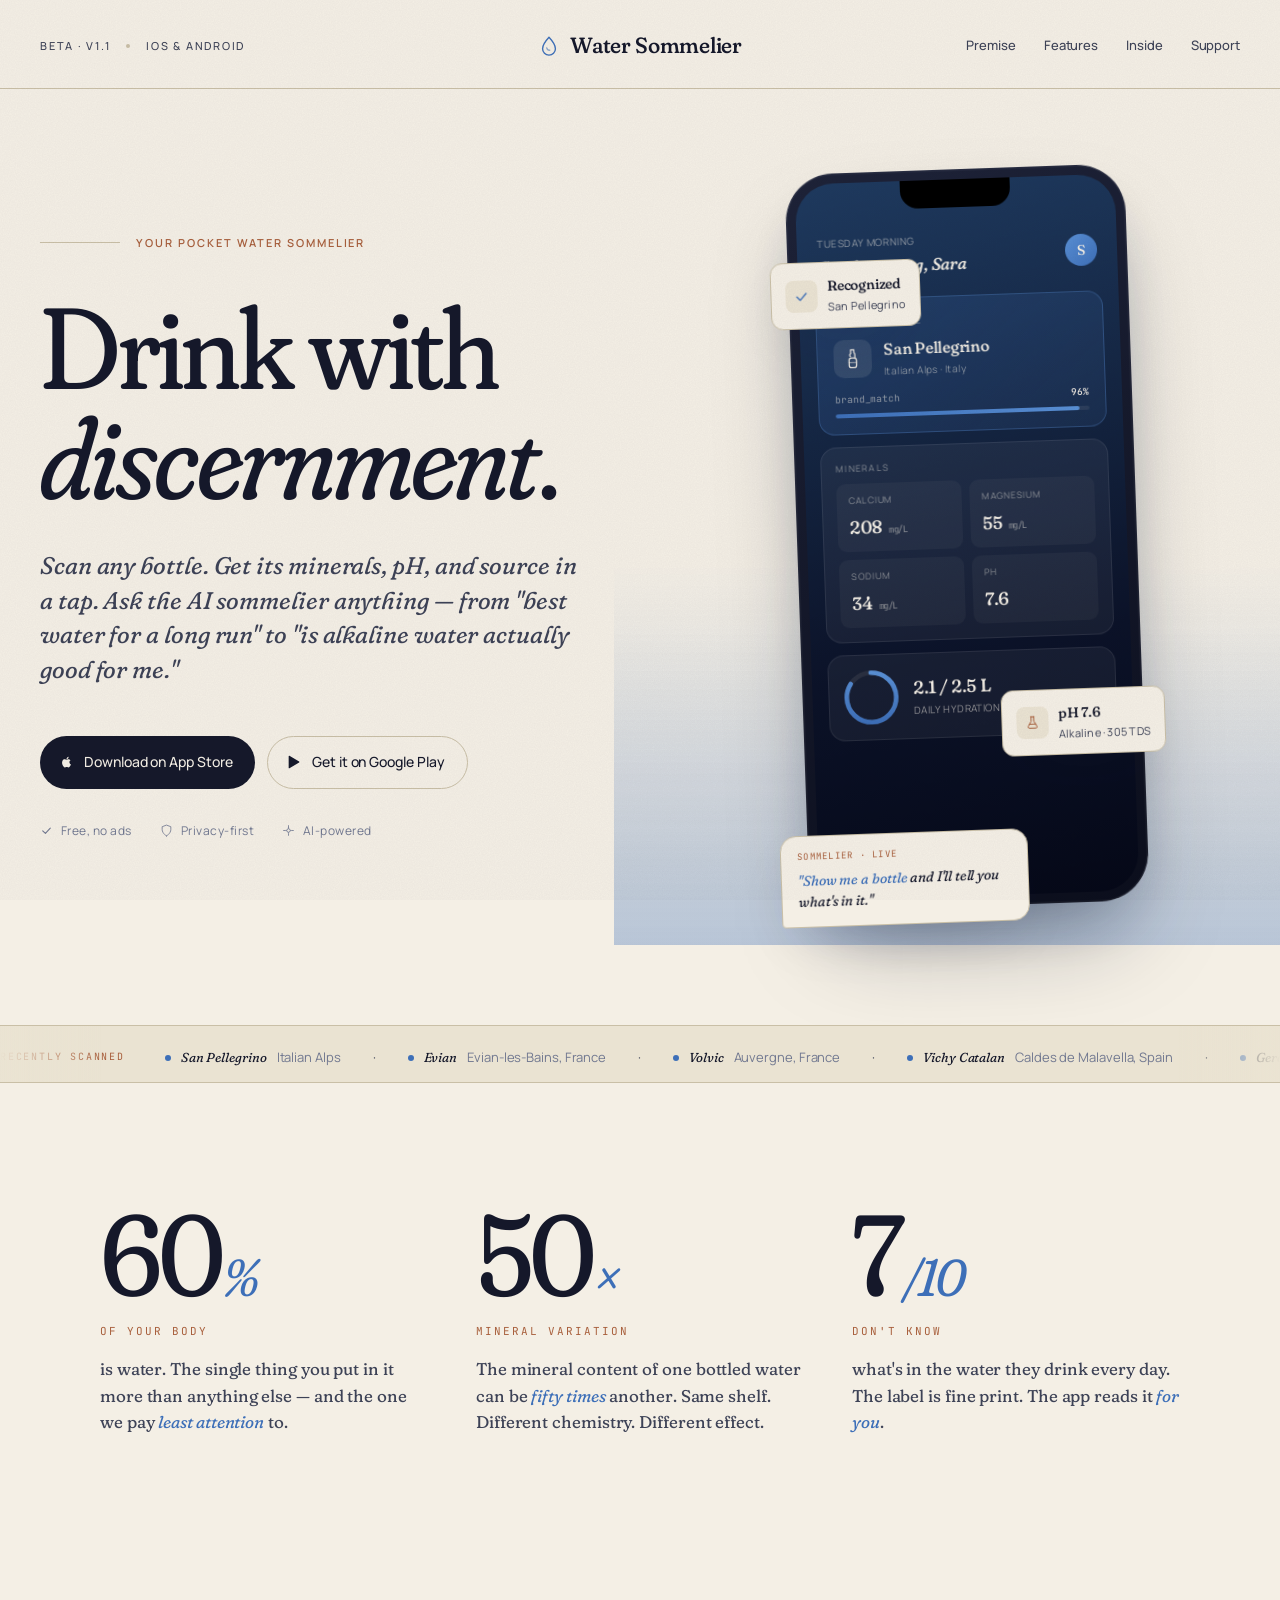
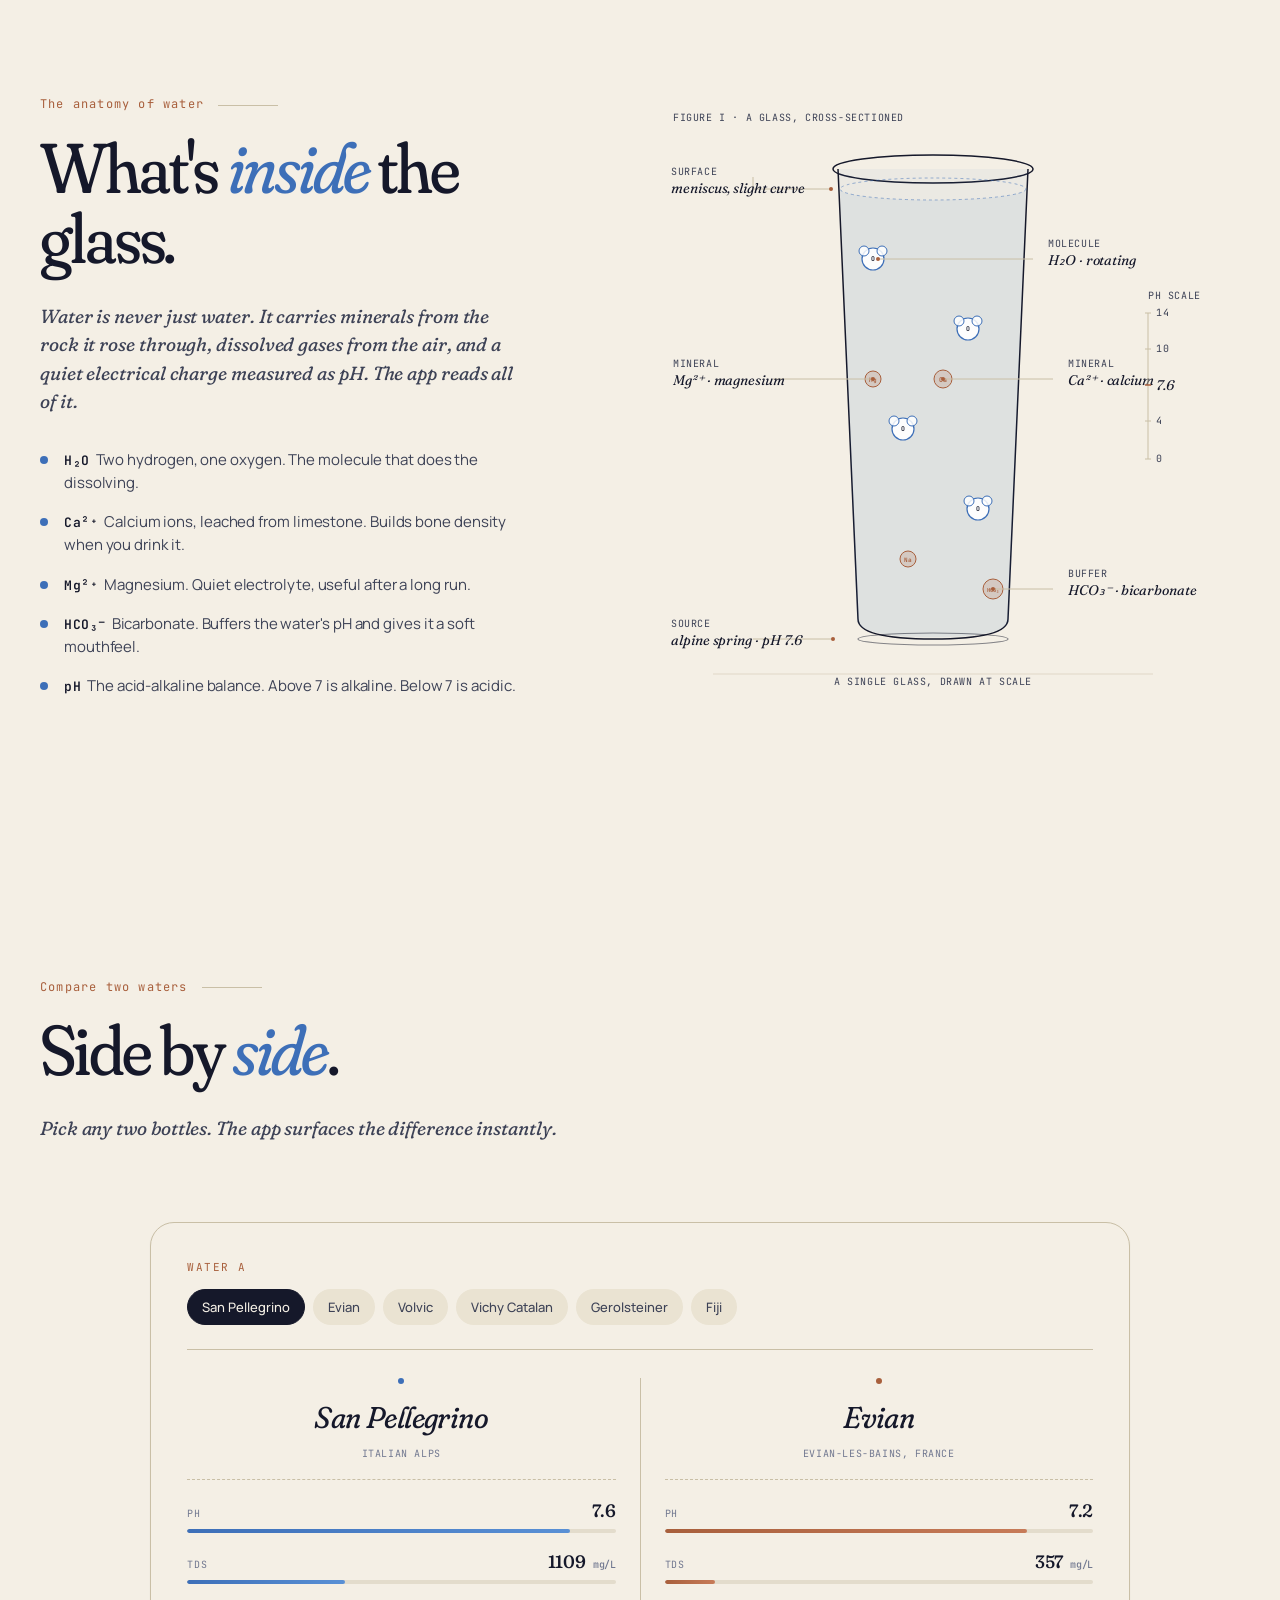
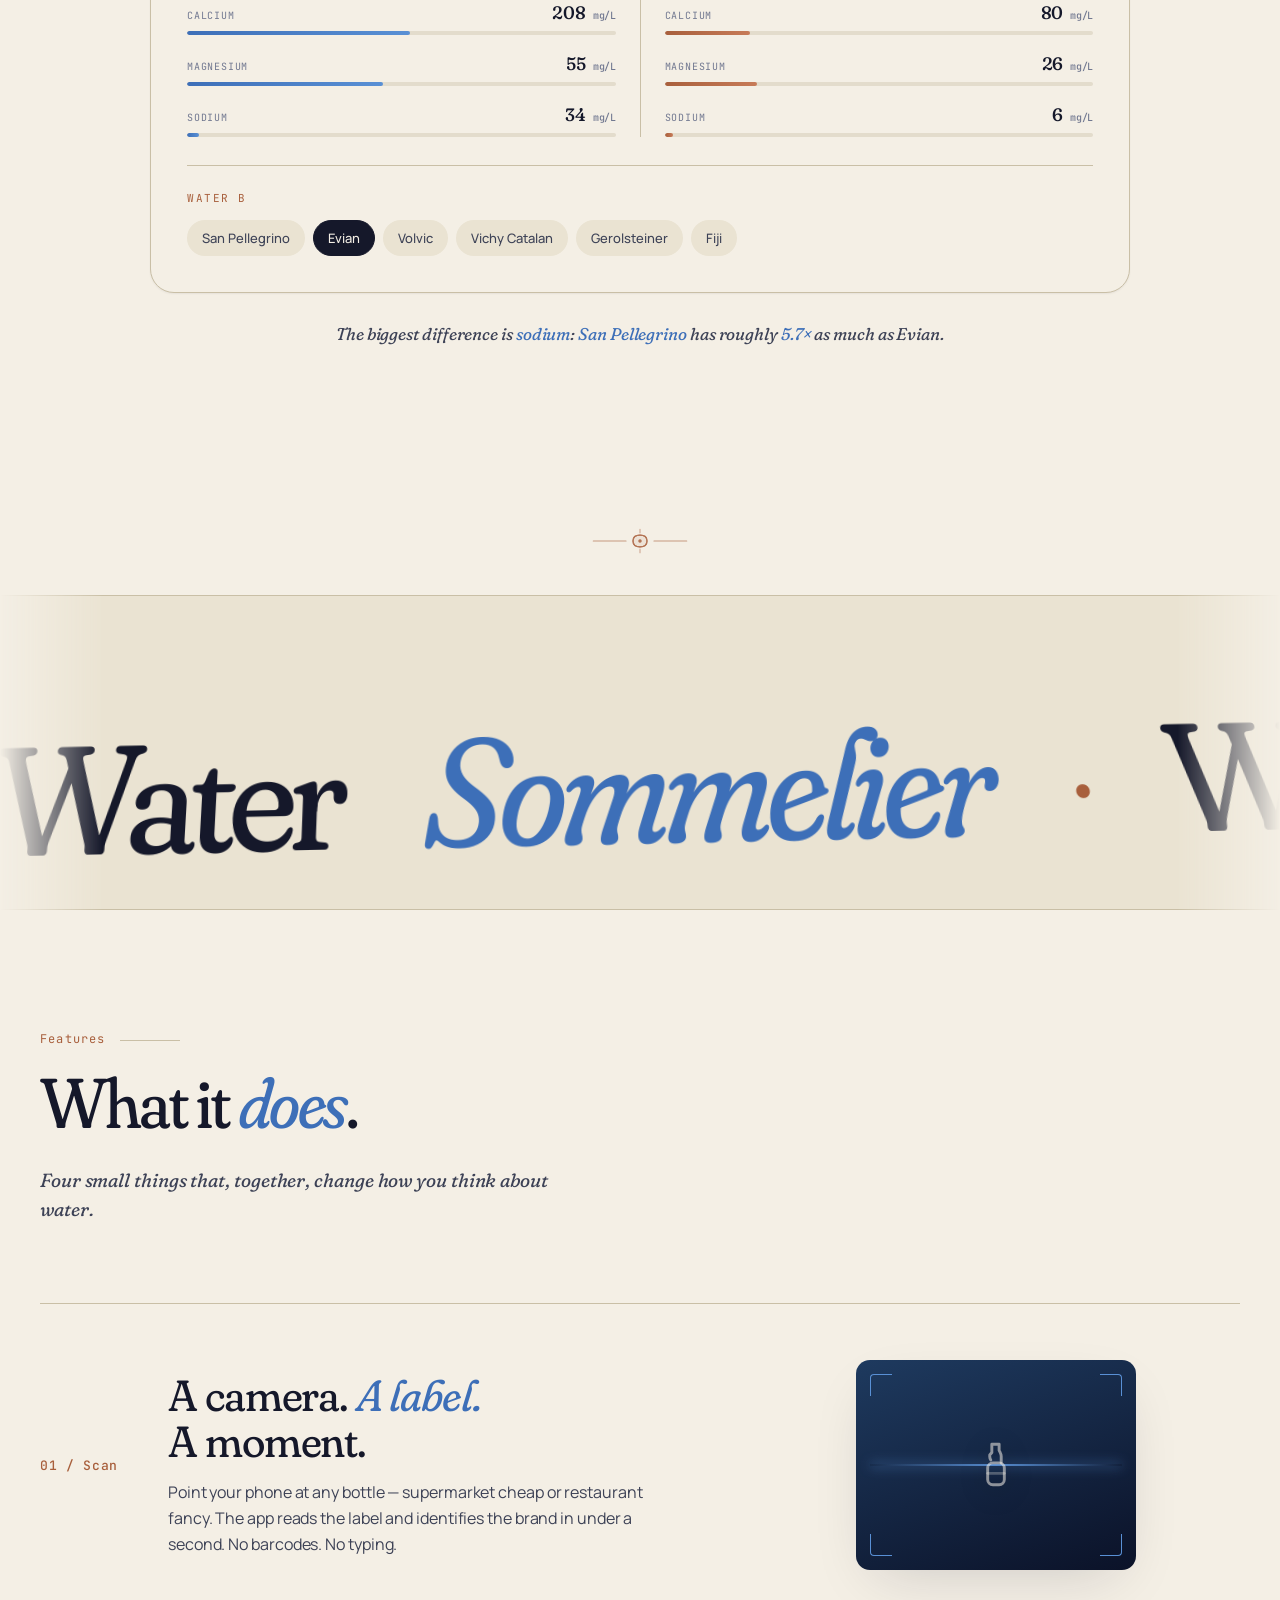
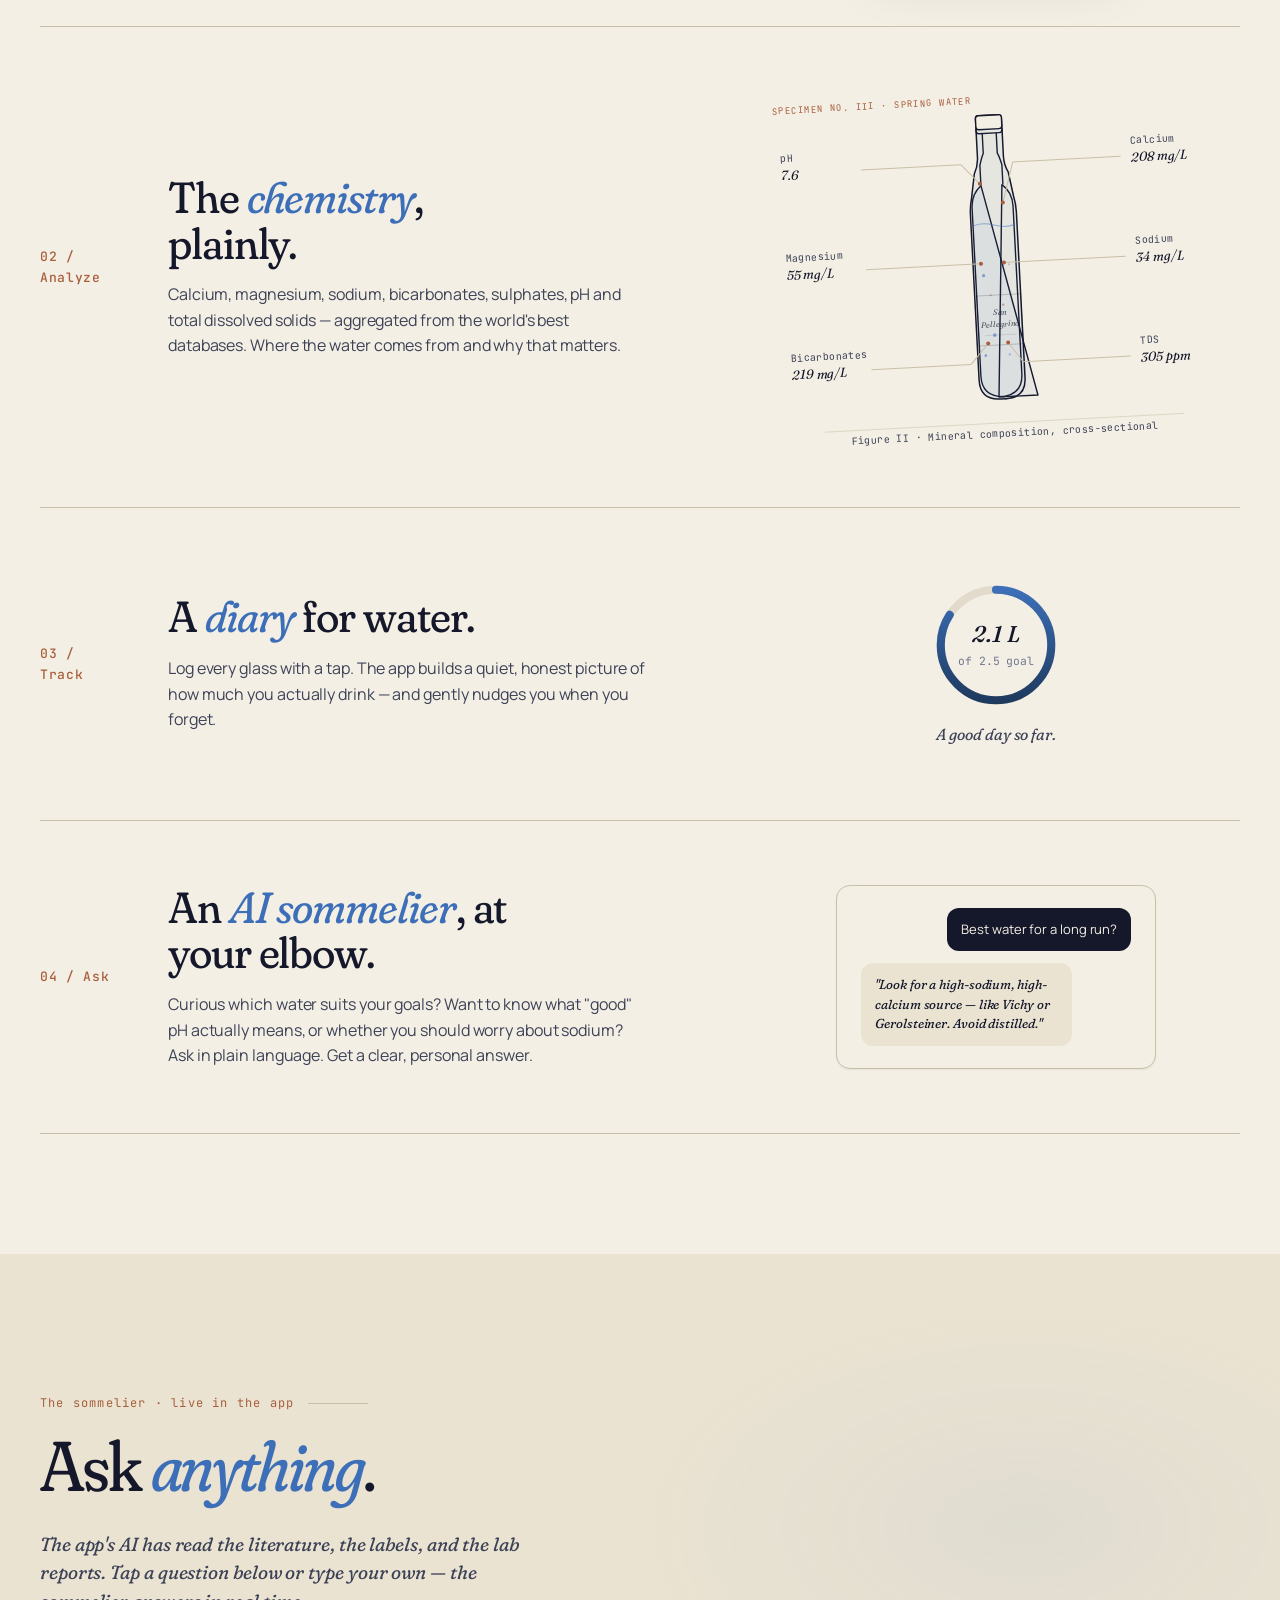
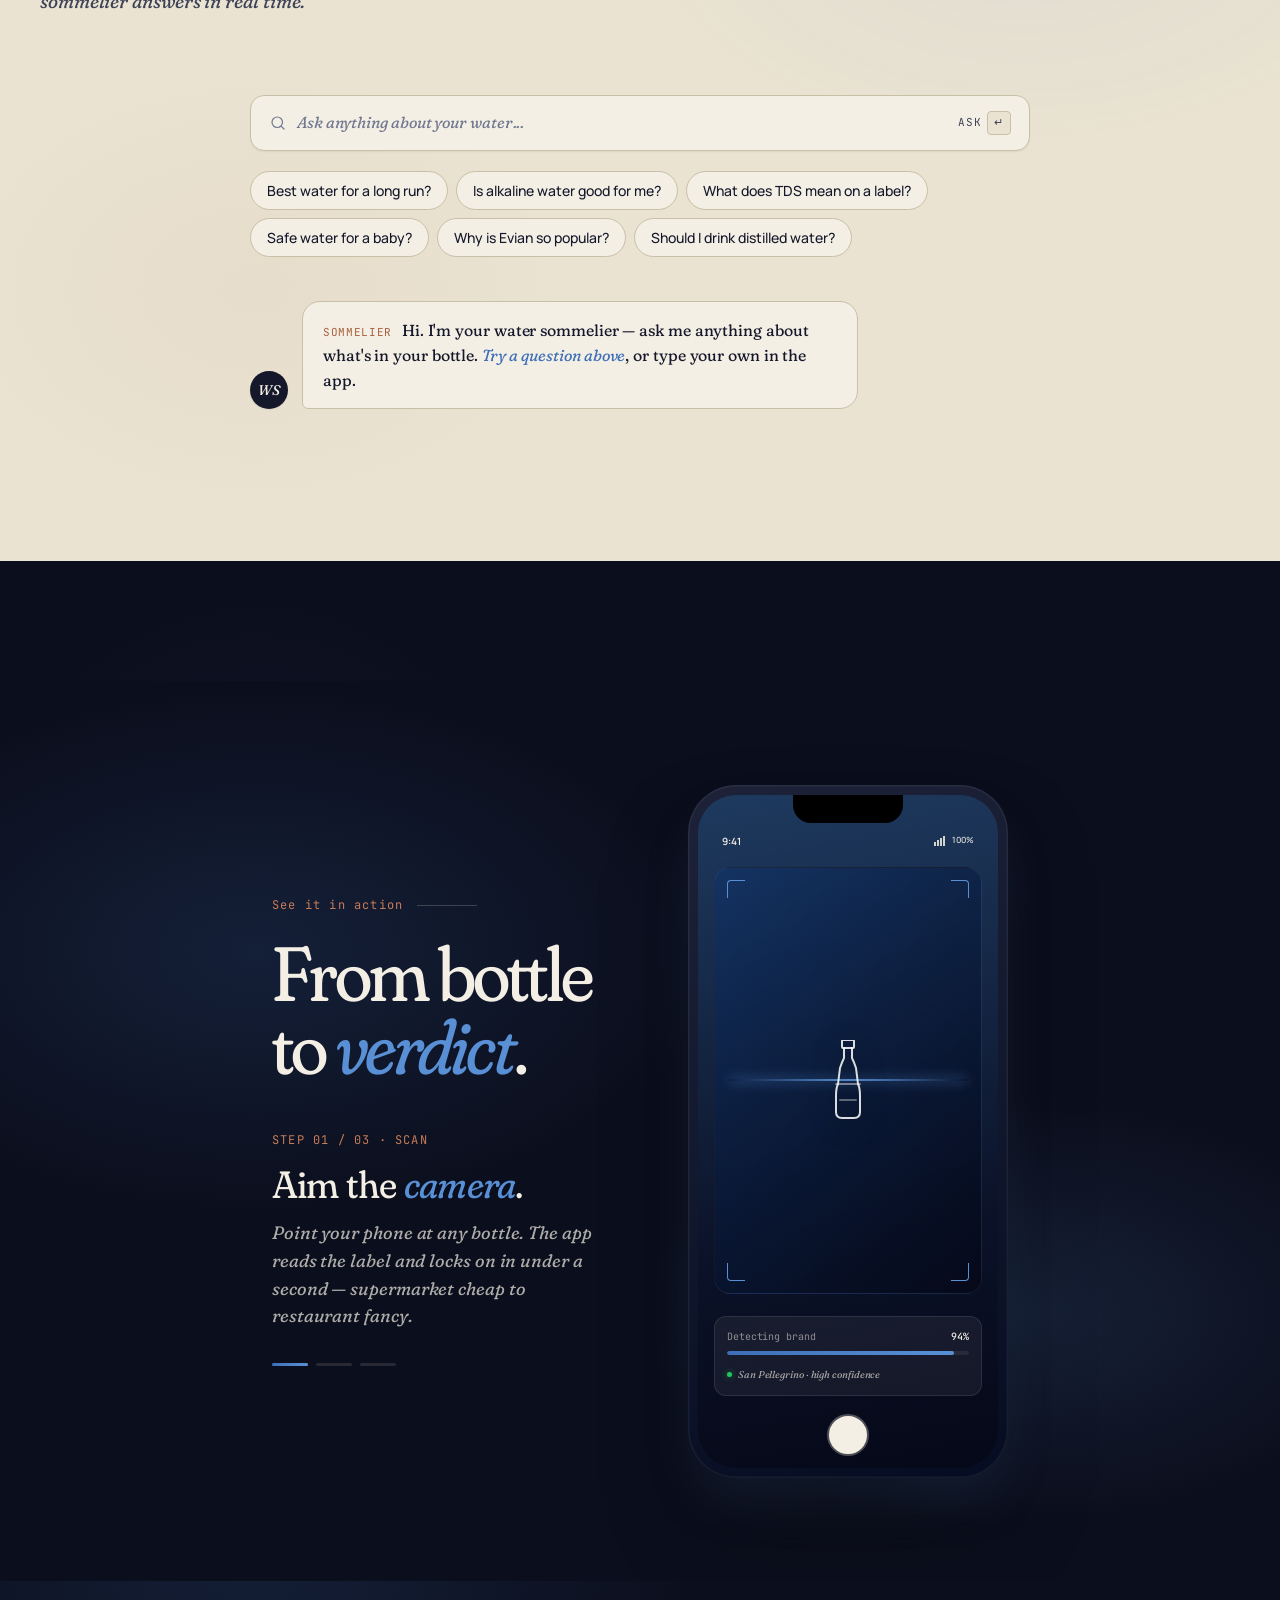
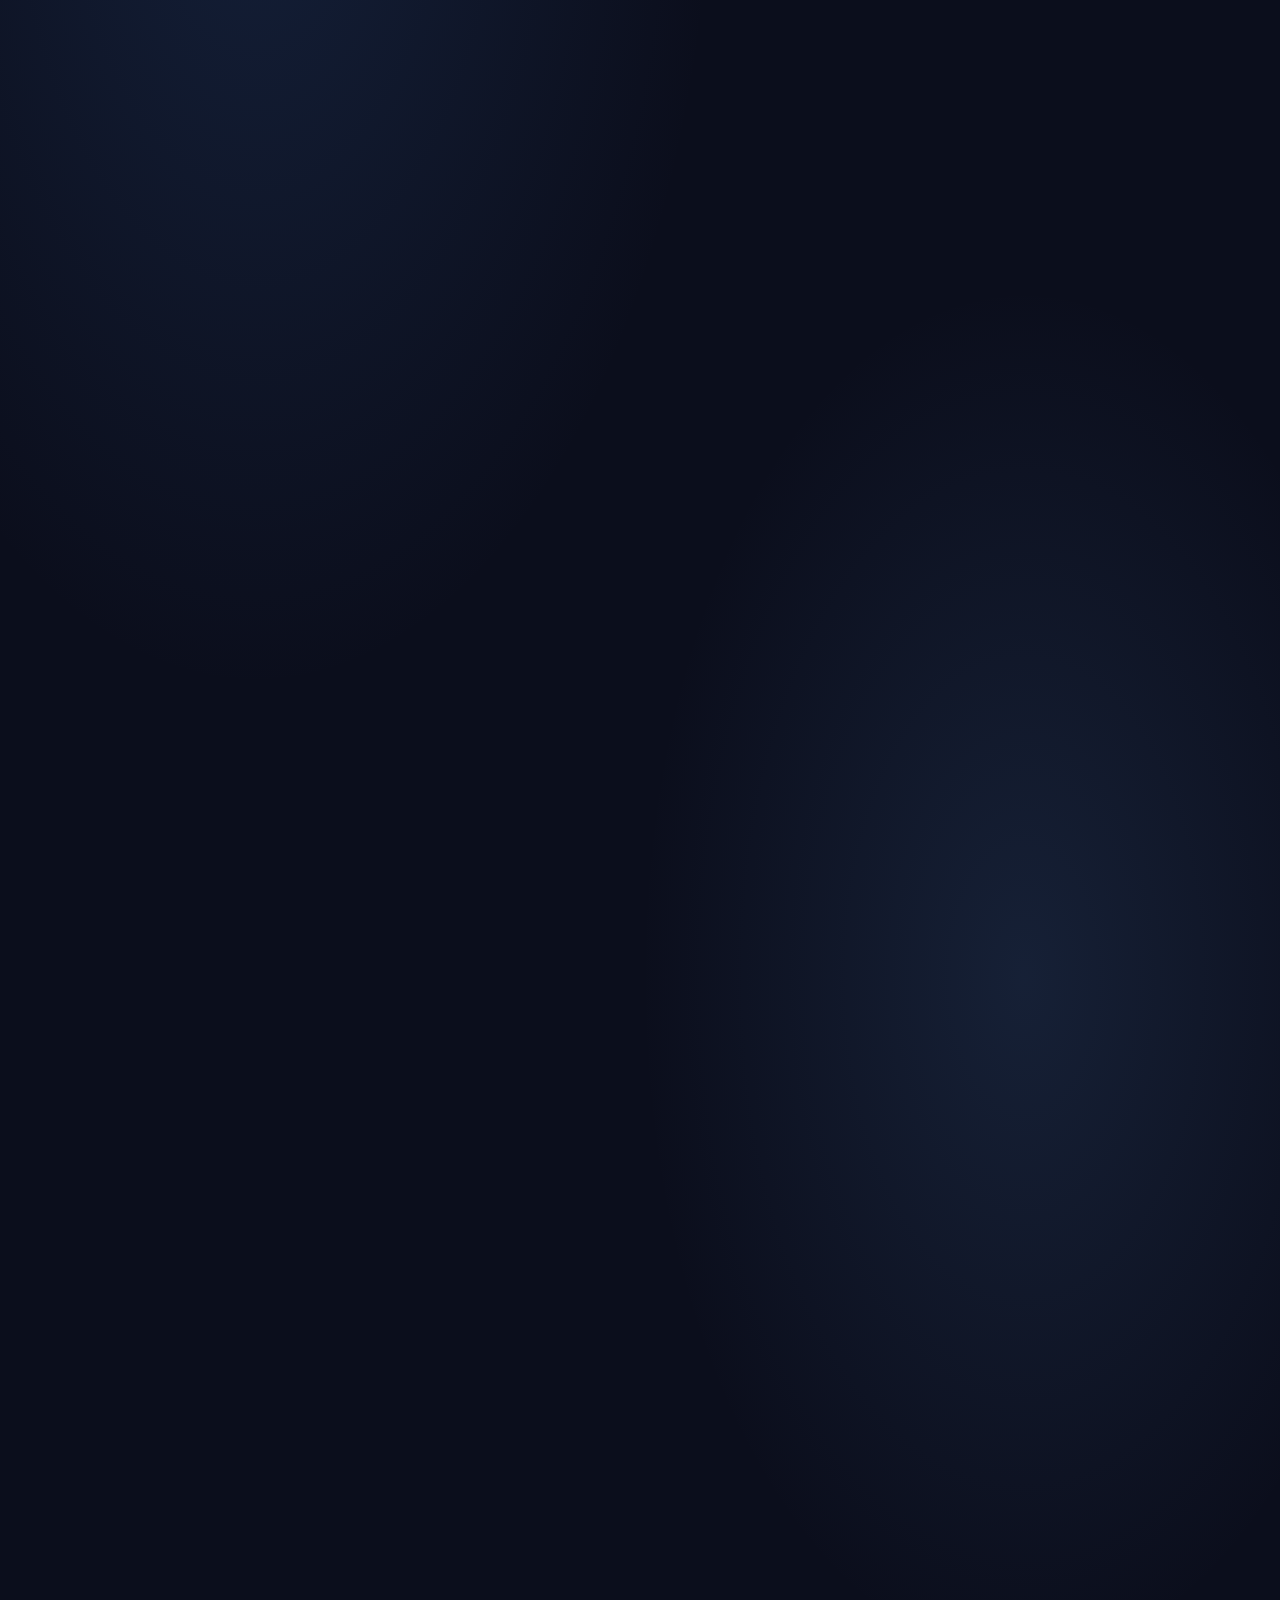
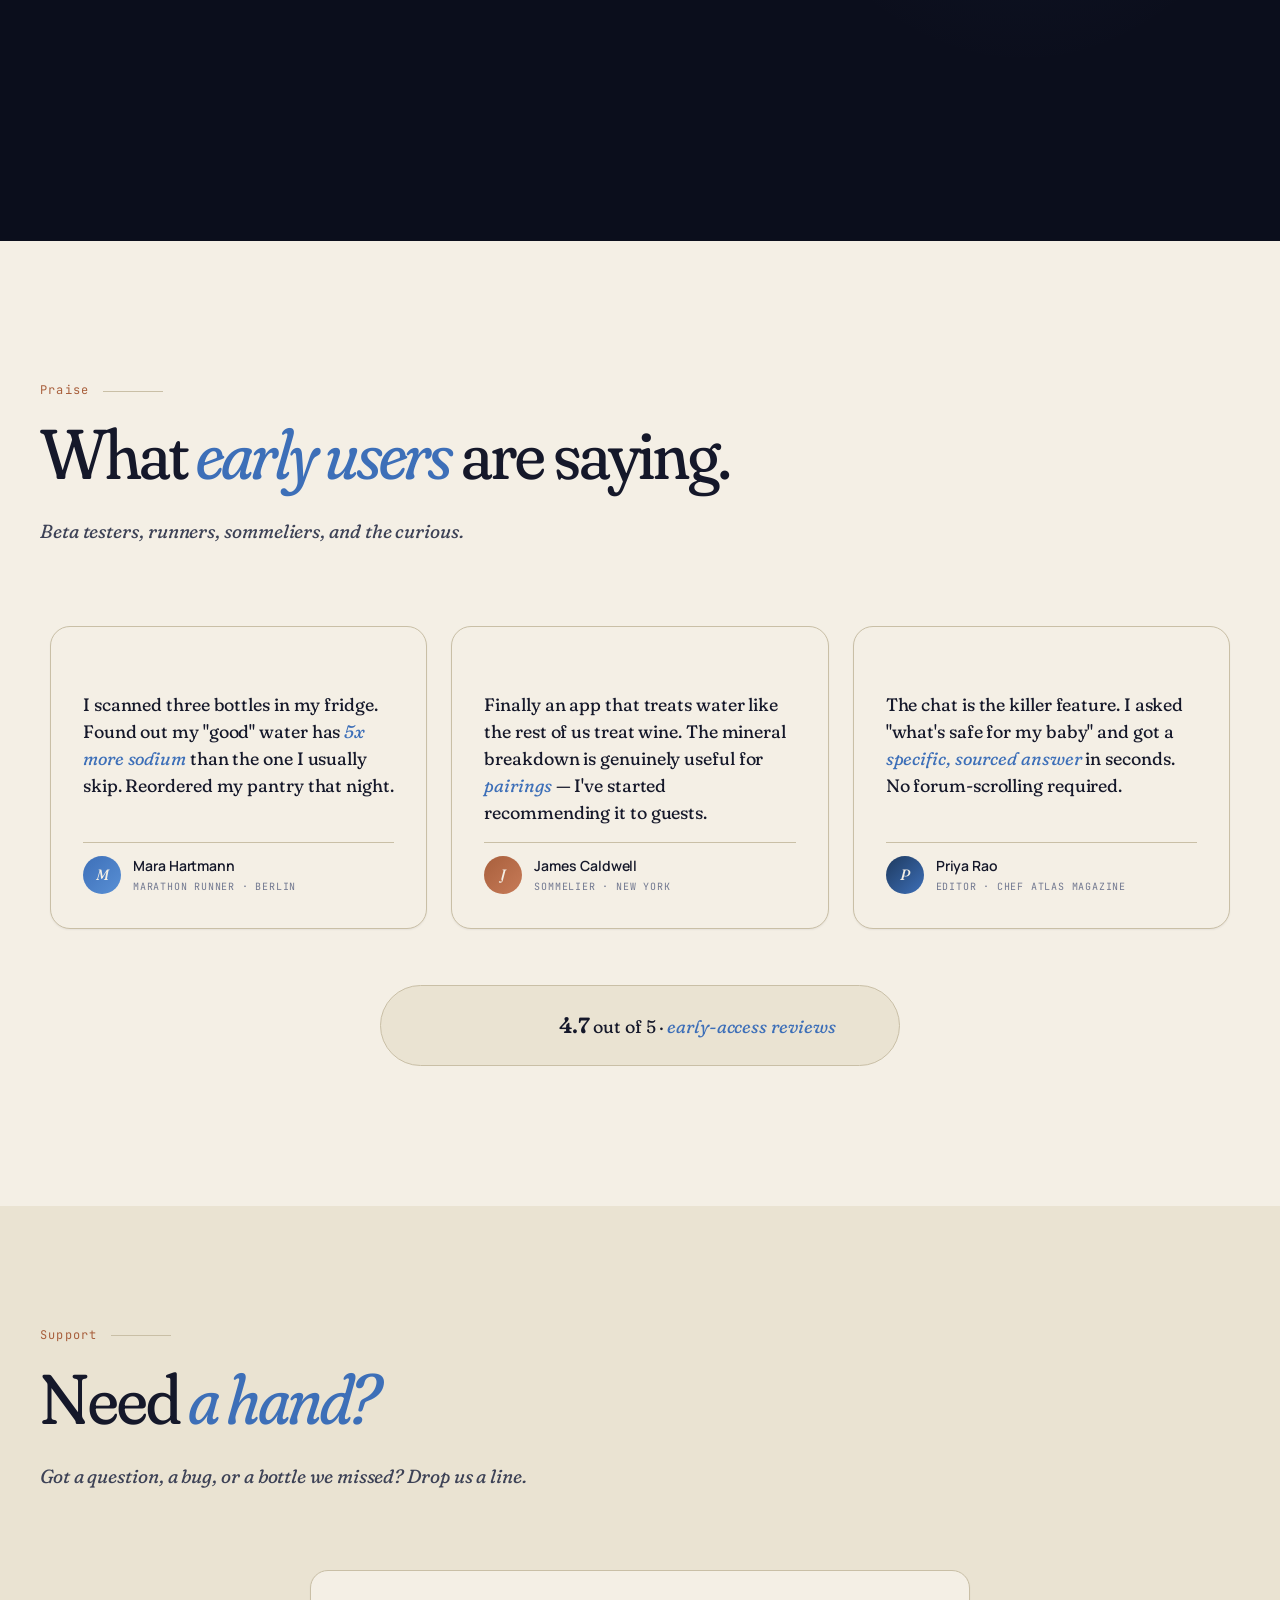
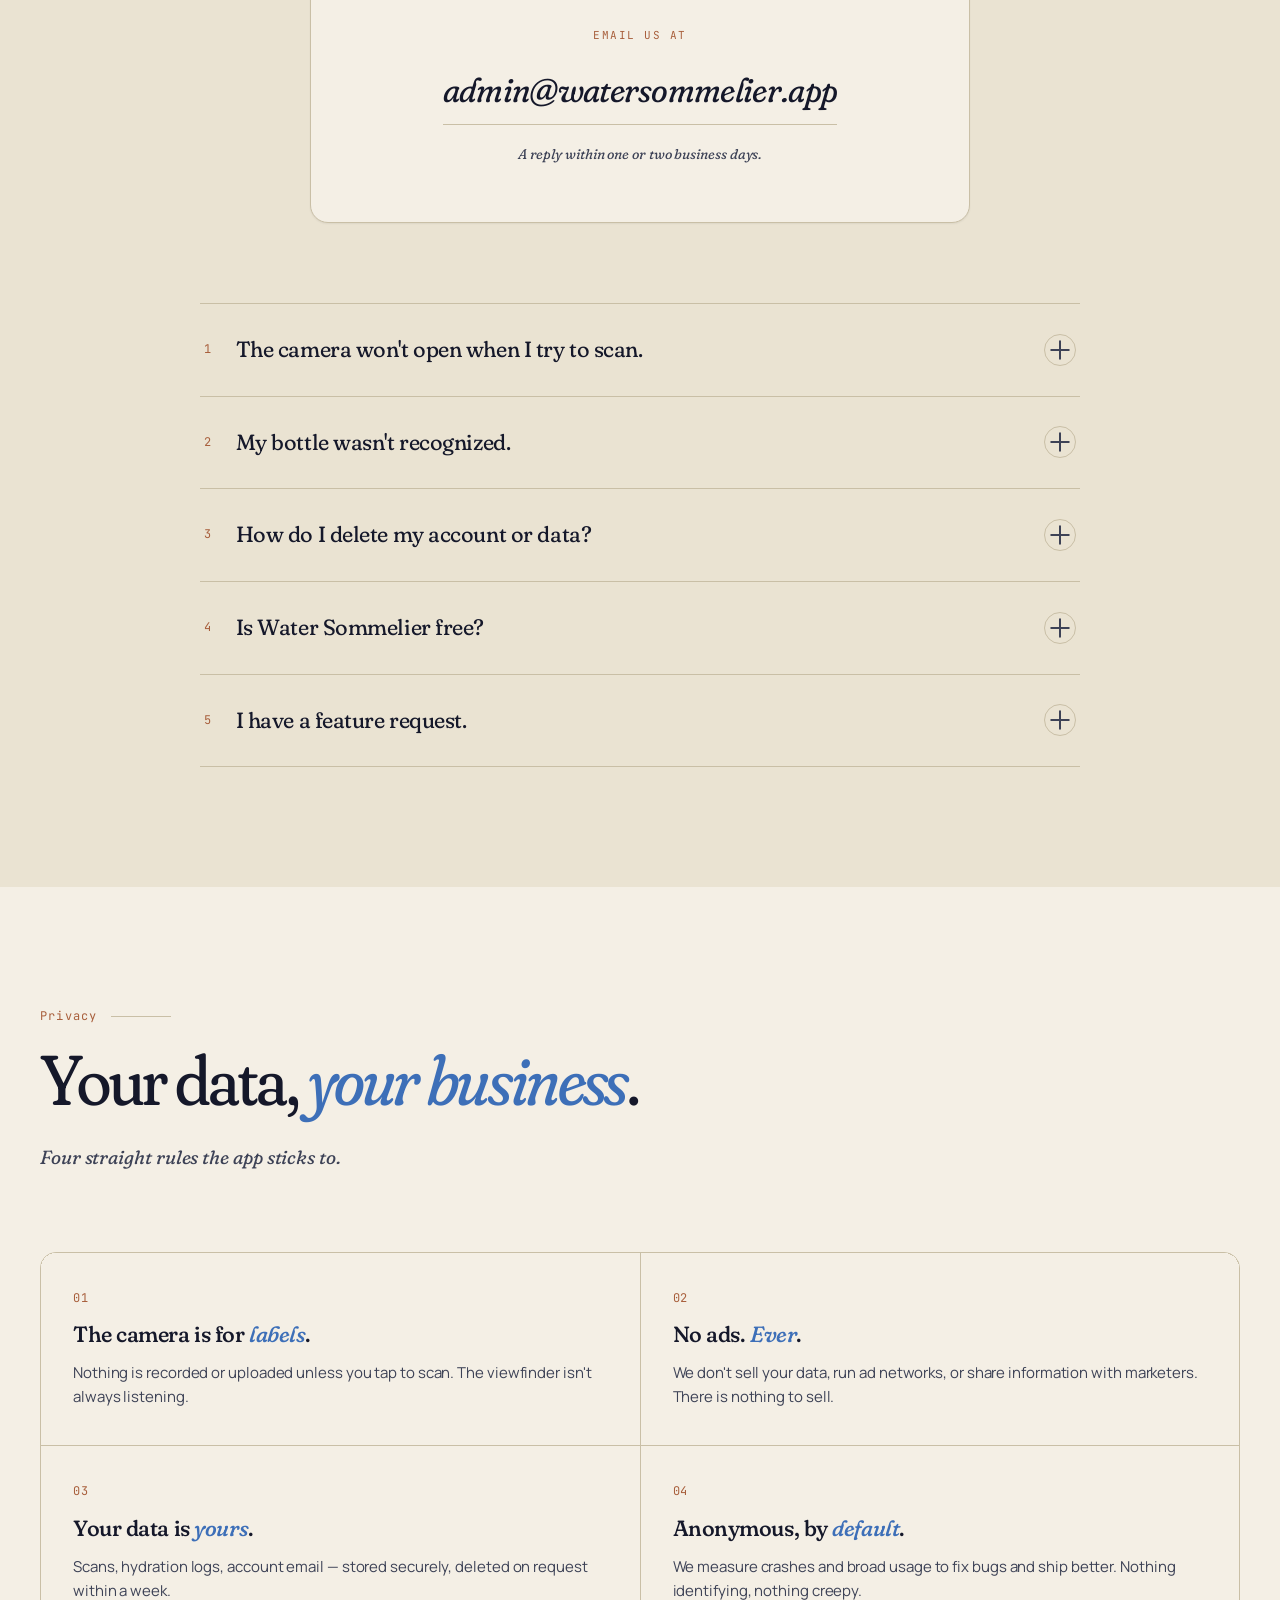
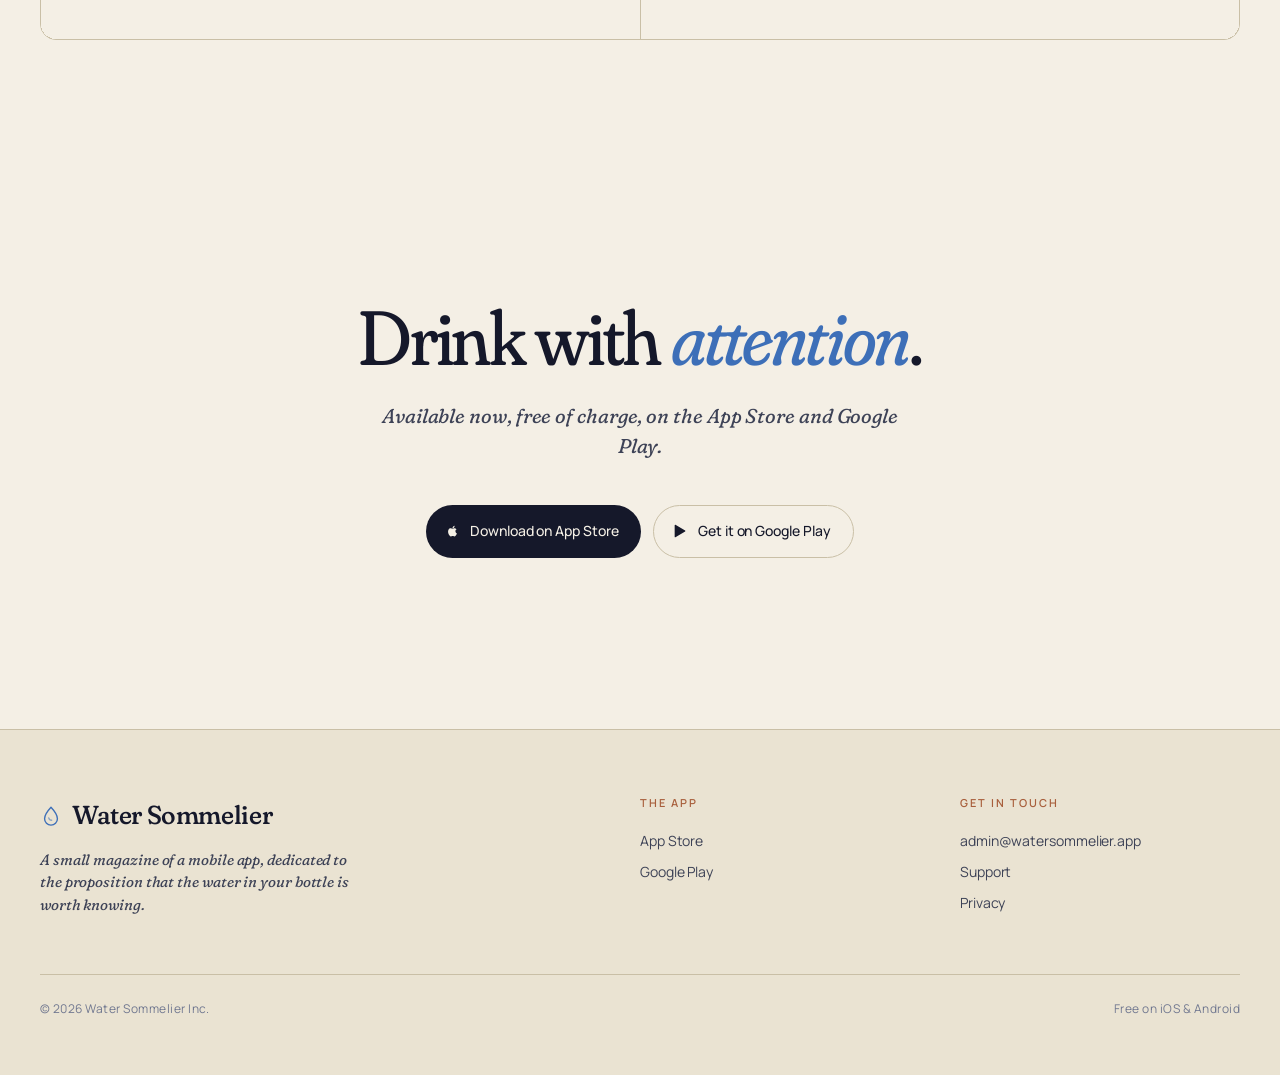
==== commit 5a278fbf: "Modern motion: smooth scroll, scroll progress bar, page-load intro, animated counters, cursor water-" ====
--- a/index.html
+++ b/index.html
@@ -1769,6 +1769,201 @@
       }
 
       /* ============================================================
+       PINNED SCROLL STORY — See it in action
+       ============================================================ */
+      .inaction-pinned {
+        position: relative;
+        height: 320vh;
+        background: var(--night);
+        color: var(--paper);
+      }
+      .inaction-sticky {
+        position: sticky;
+        top: 0;
+        height: 100vh;
+        display: flex;
+        align-items: center;
+        overflow: hidden;
+        background: var(--night);
+      }
+      .inaction-sticky::before {
+        content: '';
+        position: absolute;
+        inset: 0;
+        background:
+          radial-gradient(ellipse 60% 50% at 20% 30%, rgba(61, 111, 184, 0.18), transparent 60%),
+          radial-gradient(ellipse 50% 40% at 80% 70%, rgba(89, 144, 213, 0.14), transparent 60%);
+        pointer-events: none;
+      }
+      .inaction-grid {
+        display: grid;
+        grid-template-columns: 1.05fr 1fr;
+        gap: 80px;
+        align-items: center;
+        position: relative;
+        z-index: 1;
+        width: 100%;
+      }
+      .inaction-text { position: relative; padding-right: 16px; }
+      .inaction-text .section-num { color: var(--copper-soft); margin-bottom: 22px; }
+      .inaction-text .section-num::after { background: rgba(244, 239, 229, 0.2); }
+      .inaction-headline {
+        font-family: 'Fraunces', Georgia, serif;
+        font-variation-settings: 'opsz' 144, 'SOFT' 100;
+        font-size: clamp(48px, 6vw, 88px);
+        font-weight: 400;
+        letter-spacing: -0.035em;
+        line-height: 0.95;
+        color: var(--paper);
+        margin-bottom: 48px;
+      }
+      .inaction-headline em {
+        font-style: italic;
+        font-variation-settings: 'opsz' 144, 'SOFT' 100, 'WONK' 1;
+        color: var(--water-bright);
+      }
+      .inaction-steps {
+        position: relative;
+        min-height: 200px;
+        margin-bottom: 32px;
+      }
+      .inaction-step {
+        position: absolute;
+        top: 0;
+        left: 0;
+        right: 0;
+        opacity: 0;
+        transform: translateY(20px);
+        transition: opacity 0.6s var(--ease-out), transform 0.6s var(--ease-out);
+        pointer-events: none;
+      }
+      .inaction-step[data-active] {
+        opacity: 1;
+        transform: translateY(0);
+        pointer-events: auto;
+      }
+      .step-num {
+        font-family: 'JetBrains Mono', monospace;
+        font-size: 12px;
+        color: var(--copper-soft);
+        letter-spacing: 0.1em;
+        text-transform: uppercase;
+        margin-bottom: 14px;
+      }
+      .step-title {
+        font-family: 'Fraunces', Georgia, serif;
+        font-variation-settings: 'opsz' 72, 'SOFT' 100;
+        font-size: clamp(28px, 3vw, 38px);
+        font-weight: 400;
+        letter-spacing: -0.02em;
+        color: var(--paper);
+        line-height: 1.05;
+        margin-bottom: 14px;
+      }
+      .step-title em {
+        font-style: italic;
+        font-variation-settings: 'opsz' 72, 'SOFT' 100, 'WONK' 1;
+        color: var(--water-bright);
+      }
+      .step-desc {
+        font-family: 'Fraunces', Georgia, serif;
+        font-variation-settings: 'opsz' 18, 'SOFT' 100;
+        font-style: italic;
+        font-size: 18px;
+        line-height: 1.55;
+        color: rgba(244, 239, 229, 0.7);
+        max-width: 460px;
+      }
+
+      /* Step indicator dots */
+      .inaction-dots {
+        display: flex;
+        gap: 8px;
+      }
+      .inaction-dot {
+        width: 36px;
+        height: 3px;
+        background: rgba(244, 239, 229, 0.12);
+        border-radius: 2px;
+        overflow: hidden;
+        position: relative;
+        cursor: pointer;
+      }
+      .inaction-dot span {
+        position: absolute;
+        inset: 0;
+        background: linear-gradient(90deg, var(--water), var(--water-bright));
+        transform-origin: left;
+        transform: scaleX(0);
+        transition: transform 0.6s var(--ease-out);
+      }
+      .inaction-dot[data-active] {
+        background: rgba(244, 239, 229, 0.2);
+      }
+      .inaction-dot[data-active] span {
+        transform: scaleX(1);
+      }
+
+      /* Phone — single big one with stacked screens */
+      .inaction-phone {
+        display: flex;
+        justify-content: center;
+        align-items: center;
+      }
+      .big-phone {
+        width: 320px;
+        aspect-ratio: 9 / 19.5;
+        background: linear-gradient(160deg, #1d2238 0%, #060d22 100%);
+        border-radius: 48px;
+        padding: 10px;
+        box-shadow:
+          inset 0 0 0 1.5px rgba(255, 255, 255, 0.06),
+          0 50px 100px -30px rgba(0, 0, 0, 0.55),
+          0 30px 60px -20px rgba(89, 144, 213, 0.25);
+        position: relative;
+      }
+      .big-screen-wrap {
+        width: 100%;
+        height: 100%;
+        border-radius: 38px;
+        position: relative;
+        overflow: hidden;
+      }
+      .big-screen-wrap::after {
+        content: '';
+        position: absolute;
+        top: 0;
+        left: 50%;
+        transform: translateX(-50%);
+        width: 110px;
+        height: 28px;
+        background: #000;
+        border-radius: 0 0 18px 18px;
+        z-index: 10;
+      }
+      .big-screen {
+        position: absolute;
+        inset: 0;
+        background: linear-gradient(170deg, #1E3A5F 0%, #0B1228 65%, #050817 100%);
+        padding: 38px 16px 18px;
+        display: flex;
+        flex-direction: column;
+        gap: 12px;
+        color: var(--paper);
+        opacity: 0;
+        transform: translateY(20px) scale(0.985);
+        transition: opacity 0.7s var(--ease-out), transform 0.7s var(--ease-out);
+      }
+      .big-screen[data-active] {
+        opacity: 1;
+        transform: translateY(0) scale(1);
+      }
+      /* Override show-screen padding/etc for big-screen use */
+      .big-screen.show-screen-scan { padding-bottom: 14px; }
+      .big-screen.show-screen-chat { padding-bottom: 10px; }
+      .big-screen .phone-status { margin-top: 0; }
+
+      /* ============================================================
        PRAISE / TESTIMONIALS
        ============================================================ */
       .praise {
@@ -2241,6 +2436,95 @@
       .fleuron svg {
         width: 120px;
         height: 28px;
+      }
+
+      /* ============================================================
+       SCROLL PROGRESS BAR (top of page)
+       ============================================================ */
+      .scroll-progress {
+        position: fixed;
+        top: 0;
+        left: 0;
+        right: 0;
+        height: 3px;
+        background: transparent;
+        z-index: 200;
+        pointer-events: none;
+      }
+      .scroll-progress-fill {
+        height: 100%;
+        width: 0;
+        background: linear-gradient(90deg, var(--water), var(--water-bright), var(--copper));
+        background-size: 200% 100%;
+        animation: progressShimmer 4s linear infinite;
+        transition: width 0.05s linear;
+        will-change: width;
+      }
+      @keyframes progressShimmer {
+        0% { background-position: 0% 0; }
+        100% { background-position: 200% 0; }
+      }
+
+      /* ============================================================
+       PAGE-LOAD INTRO
+       ============================================================ */
+      .intro-overlay {
+        position: fixed;
+        inset: 0;
+        background: var(--paper);
+        z-index: 1000;
+        display: flex;
+        align-items: center;
+        justify-content: center;
+        flex-direction: column;
+        gap: 16px;
+        pointer-events: none;
+        animation: introFade 1500ms 700ms forwards;
+      }
+      .intro-mark {
+        color: var(--water);
+        animation: introDropIn 800ms cubic-bezier(0.34, 1.56, 0.64, 1) both;
+      }
+      .intro-mark svg { width: 56px; height: 56px; }
+      .intro-name {
+        font-family: 'Fraunces', Georgia, serif;
+        font-variation-settings: 'opsz' 60, 'SOFT' 100;
+        font-size: 22px;
+        font-weight: 500;
+        letter-spacing: -0.015em;
+        color: var(--ink);
+        opacity: 0;
+        animation: introNameIn 700ms 300ms var(--ease-out) both;
+      }
+      @keyframes introDropIn {
+        0% { transform: scale(0.5) translateY(-12px); opacity: 0; }
+        100% { transform: scale(1) translateY(0); opacity: 1; }
+      }
+      @keyframes introNameIn {
+        from { opacity: 0; transform: translateY(8px); }
+        to { opacity: 1; transform: translateY(0); }
+      }
+      @keyframes introFade {
+        0% { opacity: 1; }
+        100% { opacity: 0; visibility: hidden; }
+      }
+      @media (prefers-reduced-motion: reduce) {
+        .intro-overlay { display: none; }
+      }
+
+      /* ============================================================
+       CURSOR TRAIL DROPS
+       ============================================================ */
+      .cursor-drop {
+        position: fixed;
+        width: 8px;
+        height: 8px;
+        pointer-events: none;
+        z-index: 150;
+        border-radius: 50% 50% 50% 0;
+        transform: rotate(-45deg);
+        background: linear-gradient(135deg, rgba(61, 111, 184, 0.55), rgba(89, 144, 213, 0.35));
+        opacity: 0;
       }
 
       /* ============================================================
@@ -2641,6 +2925,8 @@
         background: var(--paper-warm);
         border-top: 1px solid var(--rule);
         border-bottom: 1px solid var(--rule);
+        perspective: 800px;
+        perspective-origin: 50% 50%;
         mask-image: linear-gradient(
           90deg,
           transparent 0%,
@@ -2655,6 +2941,13 @@
           black 92%,
           transparent 100%
         );
+      }
+      /* Subtle 3D tilt of the track for a banner-sliding-through-3D-space feel */
+      .marquee-track-wrap {
+        display: inline-block;
+        transform: rotateX(8deg) rotateZ(-1.2deg);
+        transform-origin: center;
+        transform-style: preserve-3d;
       }
       .marquee-track {
         display: inline-flex;
@@ -3563,6 +3856,20 @@
           bottom: -8px;
           max-width: 220px;
         }
+
+        /* Pinned scroll story fallback for tablet/mobile */
+        .inaction-pinned { height: auto; padding: 96px 0; }
+        .inaction-sticky { position: relative; height: auto; padding: 0; }
+        .inaction-grid { grid-template-columns: 1fr; gap: 48px; }
+        .inaction-text { padding-right: 0; }
+        .inaction-steps { min-height: unset; }
+        .inaction-step { position: relative; opacity: 1; transform: none; pointer-events: auto; margin-bottom: 28px; }
+        .inaction-step:last-child { margin-bottom: 0; }
+        .big-phone { width: 280px; }
+        .big-screen { position: relative; opacity: 1; transform: none; }
+        .big-screen ~ .big-screen { display: none; }
+        .big-screen[data-active] { display: flex; }
+        .big-screen[data-active] ~ .big-screen { display: none; }
       }
       @media (max-width: 640px) {
         body {
@@ -3857,6 +4164,22 @@
     </style>
   </head>
   <body>
+    <!-- Page-load intro overlay -->
+    <div class="intro-overlay" aria-hidden="true">
+      <span class="intro-mark">
+        <svg viewBox="0 0 24 24" fill="none" stroke="currentColor" stroke-width="1.5" stroke-linecap="round" stroke-linejoin="round">
+          <path d="M12 2.5c0 0 7 7.5 7 12.5a7 7 0 0 1-14 0c0-5 7-12.5 7-12.5Z"/>
+          <path d="M9.5 14c.4 1.6 1.7 2.7 3.2 2.7" opacity="0.55"/>
+        </svg>
+      </span>
+      <span class="intro-name">Water Sommelier</span>
+    </div>
+
+    <!-- Scroll progress bar -->
+    <div class="scroll-progress" aria-hidden="true">
+      <div class="scroll-progress-fill" id="progressFill"></div>
+    </div>
+
     <!-- ICONS -->
     <svg width="0" height="0" style="position: absolute" aria-hidden="true">
       <defs>
@@ -4413,7 +4736,7 @@
       <div class="container">
         <div class="why-grid">
           <div class="why-stat reveal reveal-1">
-            <div class="why-num">60<span class="why-pct">%</span></div>
+            <div class="why-num"><span data-count="60">0</span><span class="why-pct">%</span></div>
             <div class="why-label">of your body</div>
             <div class="why-body">
               is water. The single thing you put in it more than anything else
@@ -4421,7 +4744,7 @@
             </div>
           </div>
           <div class="why-stat reveal reveal-2">
-            <div class="why-num">50<span class="why-pct">&times;</span></div>
+            <div class="why-num"><span data-count="50">0</span><span class="why-pct">&times;</span></div>
             <div class="why-label">mineral variation</div>
             <div class="why-body">
               The mineral content of one bottled water can be
@@ -4430,7 +4753,7 @@
             </div>
           </div>
           <div class="why-stat reveal reveal-3">
-            <div class="why-num">7<span class="why-pct">/10</span></div>
+            <div class="why-num"><span data-count="7">0</span><span class="why-pct">/10</span></div>
             <div class="why-label">don't know</div>
             <div class="why-body">
               what's in the water they drink every day. The label is fine print.
@@ -5081,15 +5404,17 @@
 
     <!-- ============== MARQUEE WORDMARK — signature moment ============== -->
     <div class="marquee" aria-hidden="true">
-      <div class="marquee-track">
-        <span class="marquee-item"
-          >Water <em>Sommelier</em> <span class="dot">&middot;</span> Water
-          <em>Sommelier</em> <span class="dot">&middot;</span>
-        </span>
-        <span class="marquee-item"
-          >Water <em>Sommelier</em> <span class="dot">&middot;</span> Water
-          <em>Sommelier</em> <span class="dot">&middot;</span>
-        </span>
+      <div class="marquee-track-wrap">
+        <div class="marquee-track">
+          <span class="marquee-item"
+            >Water <em>Sommelier</em> <span class="dot">&middot;</span> Water
+            <em>Sommelier</em> <span class="dot">&middot;</span>
+          </span>
+          <span class="marquee-item"
+            >Water <em>Sommelier</em> <span class="dot">&middot;</span> Water
+            <em>Sommelier</em> <span class="dot">&middot;</span>
+          </span>
+        </div>
       </div>
     </div>
 
@@ -5650,20 +5975,62 @@
     </template>
 
     <!-- ============== INSIDE THE APP — gallery (dark editorial spread) ============== -->
-    <section id="inside" class="dark-spread">
-      <div class="container">
-        <div class="section-head reveal">
-          <div class="section-num"><span>See it in action</span></div>
-          <h2 class="display">From bottle to <em>verdict</em>.</h2>
-          <p class="lede">
-            Three steps. Camera to chat. Here's how a real session looks.
-          </p>
-        </div>
-
-        <div class="gallery-stage">
+    <section id="inside" class="inaction-pinned dark-spread">
+      <div class="inaction-sticky">
+        <div class="container">
+          <div class="inaction-grid">
+            <!-- LEFT: scroll-driven copy + step indicator -->
+            <div class="inaction-text">
+              <div class="section-num">
+                <span>See it in action</span>
+              </div>
+              <h2 class="display inaction-headline">
+                From bottle<br>to <em>verdict</em>.
+              </h2>
+
+              <div class="inaction-steps">
+                <div class="inaction-step" data-step="0" data-active>
+                  <div class="step-num">Step 01 / 03 &middot; Scan</div>
+                  <div class="step-title">Aim the <em>camera</em>.</div>
+                  <div class="step-desc">
+                    Point your phone at any bottle. The app reads the label and
+                    locks on in under a second &mdash; supermarket cheap to
+                    restaurant fancy.
+                  </div>
+                </div>
+                <div class="inaction-step" data-step="1">
+                  <div class="step-num">Step 02 / 03 &middot; Read</div>
+                  <div class="step-title">Read the <em>breakdown</em>.</div>
+                  <div class="step-desc">
+                    Calcium, magnesium, sodium, pH, TDS &mdash; aggregated from
+                    the world's best databases. With a quick sommelier's note on
+                    what it pairs with.
+                  </div>
+                </div>
+                <div class="inaction-step" data-step="2">
+                  <div class="step-num">Step 03 / 03 &middot; Ask</div>
+                  <div class="step-title">Ask <em>anything</em>.</div>
+                  <div class="step-desc">
+                    "Is this good for a run?" "Safe for my baby?" The AI
+                    sommelier has read the literature &mdash; specific,
+                    sourced answers in seconds.
+                  </div>
+                </div>
+              </div>
+
+              <div class="inaction-dots">
+                <div class="inaction-dot" data-dot="0"><span></span></div>
+                <div class="inaction-dot" data-dot="1"><span></span></div>
+                <div class="inaction-dot" data-dot="2"><span></span></div>
+              </div>
+            </div>
+
+            <!-- RIGHT: single big phone, 3 screens cross-fading -->
+            <div class="inaction-phone">
+              <div class="big-phone">
+                <div class="big-screen-wrap">
           <!-- Phone 1: SCAN — camera viewfinder -->
-          <div class="show-phone reveal reveal-1">
-            <div class="show-screen show-screen-scan">
+          <div class="big-screen show-screen show-screen-scan" data-screen="0" data-active>
               <!-- Status bar -->
               <div class="phone-status">
                 <span>9:41</span>
@@ -5728,11 +6095,9 @@
                 <div class="shutter"></div>
               </div>
             </div>
-          </div>
 
           <!-- Phone 2: RESULT — minerals + AI recommendation -->
-          <div class="show-phone reveal reveal-2">
-            <div class="show-screen">
+          <div class="big-screen show-screen" data-screen="1">
               <div class="phone-status">
                 <span>9:41</span>
                 <span class="status-icons"
@@ -5801,11 +6166,9 @@
                 </div>
               </div>
             </div>
-          </div>
 
           <!-- Phone 3: CHAT — in-app conversation with assistant -->
-          <div class="show-phone reveal reveal-3">
-            <div class="show-screen show-screen-chat">
+          <div class="big-screen show-screen show-screen-chat" data-screen="2">
               <div class="phone-status">
                 <span>9:41</span>
                 <span class="status-icons"
@@ -5845,14 +6208,12 @@
                 <span class="chat-mini-send">&uarr;</span>
               </div>
             </div>
-          </div>
-        </div>
-
-        <p class="phone-caption reveal reveal-4">
-          One: aim the camera. Two: read the breakdown. Three: ask the
-          assistant.
-        </p>
-      </div>
+                </div><!-- /.big-screen-wrap -->
+              </div><!-- /.big-phone -->
+            </div><!-- /.inaction-phone -->
+          </div><!-- /.inaction-grid -->
+        </div><!-- /.container -->
+      </div><!-- /.inaction-sticky -->
     </section>
 
     <!-- ============== PRAISE / TESTIMONIALS ============== -->
@@ -5998,7 +6359,7 @@
             </svg>
           </div>
           <div class="rating-text">
-            <span class="rating-num">4.9</span> out of 5 &middot;
+            <span class="rating-num" data-count="4.9" data-decimals="1">0</span> out of 5 &middot;
             <em>early-access reviews</em>
           </div>
         </div>
@@ -6461,6 +6822,212 @@
 
       // ============================================================
       // ============================================================
+      // Scroll progress bar at top of page
+      // ============================================================
+      (function () {
+        var fill = document.getElementById('progressFill');
+        if (!fill) return;
+        var ticking = false;
+        function update() {
+          var max = document.documentElement.scrollHeight - window.innerHeight;
+          var pct = max <= 0 ? 0 : (window.scrollY / max) * 100;
+          fill.style.width = pct + '%';
+          ticking = false;
+        }
+        window.addEventListener('scroll', function () {
+          if (!ticking) { requestAnimationFrame(update); ticking = true; }
+        }, { passive: true });
+        update();
+      })();
+
+      // ============================================================
+      // Smooth scroll (Lenis-style momentum lerp)
+      // ============================================================
+      (function () {
+        if (window.matchMedia('(prefers-reduced-motion: reduce)').matches) return;
+        if ('ontouchstart' in window) return; // skip on touch devices
+        var target = window.scrollY;
+        var current = window.scrollY;
+        var ease = 0.085;
+        var raf = null;
+        var animating = false;
+        var userScrolling = false;
+        var userScrollTimer;
+
+        // Hijack wheel
+        function onWheel(e) {
+          e.preventDefault();
+          target += e.deltaY;
+          target = Math.max(0, Math.min(target, document.documentElement.scrollHeight - window.innerHeight));
+          if (!animating) animate();
+        }
+        // Restore native on keyboard / scrollIntoView / link click
+        function onAnchorClick(e) {
+          var a = e.target.closest('a[href^="#"]');
+          if (!a) return;
+          var id = a.getAttribute('href');
+          if (id === '#' || !id) return;
+          var el = document.querySelector(id);
+          if (!el) return;
+          e.preventDefault();
+          var top = el.getBoundingClientRect().top + window.scrollY - 40;
+          target = top;
+          if (!animating) animate();
+        }
+        function animate() {
+          animating = true;
+          var diff = target - current;
+          current += diff * ease;
+          if (Math.abs(diff) < 0.5) {
+            current = target;
+            window.scrollTo(0, current);
+            animating = false;
+            return;
+          }
+          window.scrollTo(0, current);
+          raf = requestAnimationFrame(animate);
+        }
+        // Keep target in sync if user uses keyboard / scrollbar / find-in-page
+        window.addEventListener('scroll', function () {
+          if (!animating) {
+            target = window.scrollY;
+            current = window.scrollY;
+          }
+        }, { passive: true });
+        window.addEventListener('wheel', onWheel, { passive: false });
+        document.addEventListener('click', onAnchorClick);
+      })();
+
+      // ============================================================
+      // Cursor water-drop trail
+      // ============================================================
+      (function () {
+        if (window.matchMedia('(prefers-reduced-motion: reduce)').matches) return;
+        if (!window.matchMedia('(hover: hover) and (pointer: fine)').matches) return;
+        var DROP_COUNT = 7;
+        var drops = [];
+        for (var i = 0; i < DROP_COUNT; i++) {
+          var d = document.createElement('div');
+          d.className = 'cursor-drop';
+          d.style.opacity = 0;
+          document.body.appendChild(d);
+          drops.push({ el: d, x: 0, y: 0, life: 0 });
+        }
+        var mx = -100, my = -100;
+        var dropIdx = 0;
+        var lastTime = 0;
+        document.addEventListener('pointermove', function (e) {
+          mx = e.clientX; my = e.clientY;
+          var now = performance.now();
+          if (now - lastTime < 50) return; // throttle to 1 drop every 50ms
+          lastTime = now;
+          var d = drops[dropIdx];
+          d.x = mx + (Math.random() * 8 - 4);
+          d.y = my + (Math.random() * 8 - 4);
+          d.life = 1;
+          d.el.style.transform = 'translate(' + (d.x - 4) + 'px, ' + (d.y - 4) + 'px) rotate(-45deg) scale(' + (0.6 + Math.random() * 0.6) + ')';
+          d.el.style.opacity = 1;
+          dropIdx = (dropIdx + 1) % DROP_COUNT;
+        });
+        function tick() {
+          drops.forEach(function (d) {
+            if (d.life > 0) {
+              d.life -= 0.025;
+              d.el.style.opacity = Math.max(0, d.life);
+            }
+          });
+          requestAnimationFrame(tick);
+        }
+        tick();
+      })();
+
+      // ============================================================
+      // Pinned scroll story for "See it in action"
+      // ============================================================
+      (function () {
+        var section = document.getElementById('inside');
+        if (!section) return;
+        var steps = section.querySelectorAll('.inaction-step');
+        var screens = section.querySelectorAll('.big-screen');
+        var dots = section.querySelectorAll('.inaction-dot');
+        if (!steps.length || !screens.length) return;
+
+        var ticking = false;
+        function update() {
+          var rect = section.getBoundingClientRect();
+          var scrollable = section.offsetHeight - window.innerHeight;
+          var scrolled = -rect.top;
+          var progress = Math.max(0, Math.min(1, scrolled / scrollable));
+          // Map progress 0-1 to 3 steps with crossover zones
+          var stepIdx;
+          if (progress < 0.33) stepIdx = 0;
+          else if (progress < 0.66) stepIdx = 1;
+          else stepIdx = 2;
+          steps.forEach(function (s, i) {
+            if (i === stepIdx) s.setAttribute('data-active', '');
+            else s.removeAttribute('data-active');
+          });
+          screens.forEach(function (s, i) {
+            if (i === stepIdx) s.setAttribute('data-active', '');
+            else s.removeAttribute('data-active');
+          });
+          dots.forEach(function (d, i) {
+            if (i === stepIdx) d.setAttribute('data-active', '');
+            else d.removeAttribute('data-active');
+          });
+          ticking = false;
+        }
+        window.addEventListener('scroll', function () {
+          if (!ticking) { requestAnimationFrame(update); ticking = true; }
+        }, { passive: true });
+        // Click dots to jump
+        dots.forEach(function (d, i) {
+          d.addEventListener('click', function () {
+            var ratio = (i + 0.5) / 3;
+            var target = section.offsetTop + (section.offsetHeight - window.innerHeight) * ratio;
+            window.scrollTo({ top: target, behavior: 'smooth' });
+          });
+        });
+        update();
+      })();
+
+      // ============================================================
+      // Number counters animate up on intersection
+      // ============================================================
+      (function () {
+        if (!('IntersectionObserver' in window)) return;
+        var reduced = window.matchMedia('(prefers-reduced-motion: reduce)').matches;
+        var counters = document.querySelectorAll('[data-count]');
+        var io = new IntersectionObserver(function (entries) {
+          entries.forEach(function (entry) {
+            if (!entry.isIntersecting) return;
+            var el = entry.target;
+            var target = parseFloat(el.getAttribute('data-count'));
+            var decimals = parseInt(el.getAttribute('data-decimals') || '0', 10);
+            if (reduced) {
+              el.textContent = target.toFixed(decimals);
+              io.unobserve(el);
+              return;
+            }
+            var start = performance.now();
+            var duration = 1400;
+            function step(now) {
+              var t = Math.min(1, (now - start) / duration);
+              // ease-out cubic
+              var eased = 1 - Math.pow(1 - t, 3);
+              var v = target * eased;
+              el.textContent = v.toFixed(decimals);
+              if (t < 1) requestAnimationFrame(step);
+              else el.textContent = target.toFixed(decimals);
+            }
+            requestAnimationFrame(step);
+            io.unobserve(el);
+          });
+        }, { threshold: 0.5 });
+        counters.forEach(function (c) { io.observe(c); });
+      })();
+
+      // ============================================================
       // Sticky mobile CTA — fade in after hero scrolls out
       // ============================================================
       (function () {
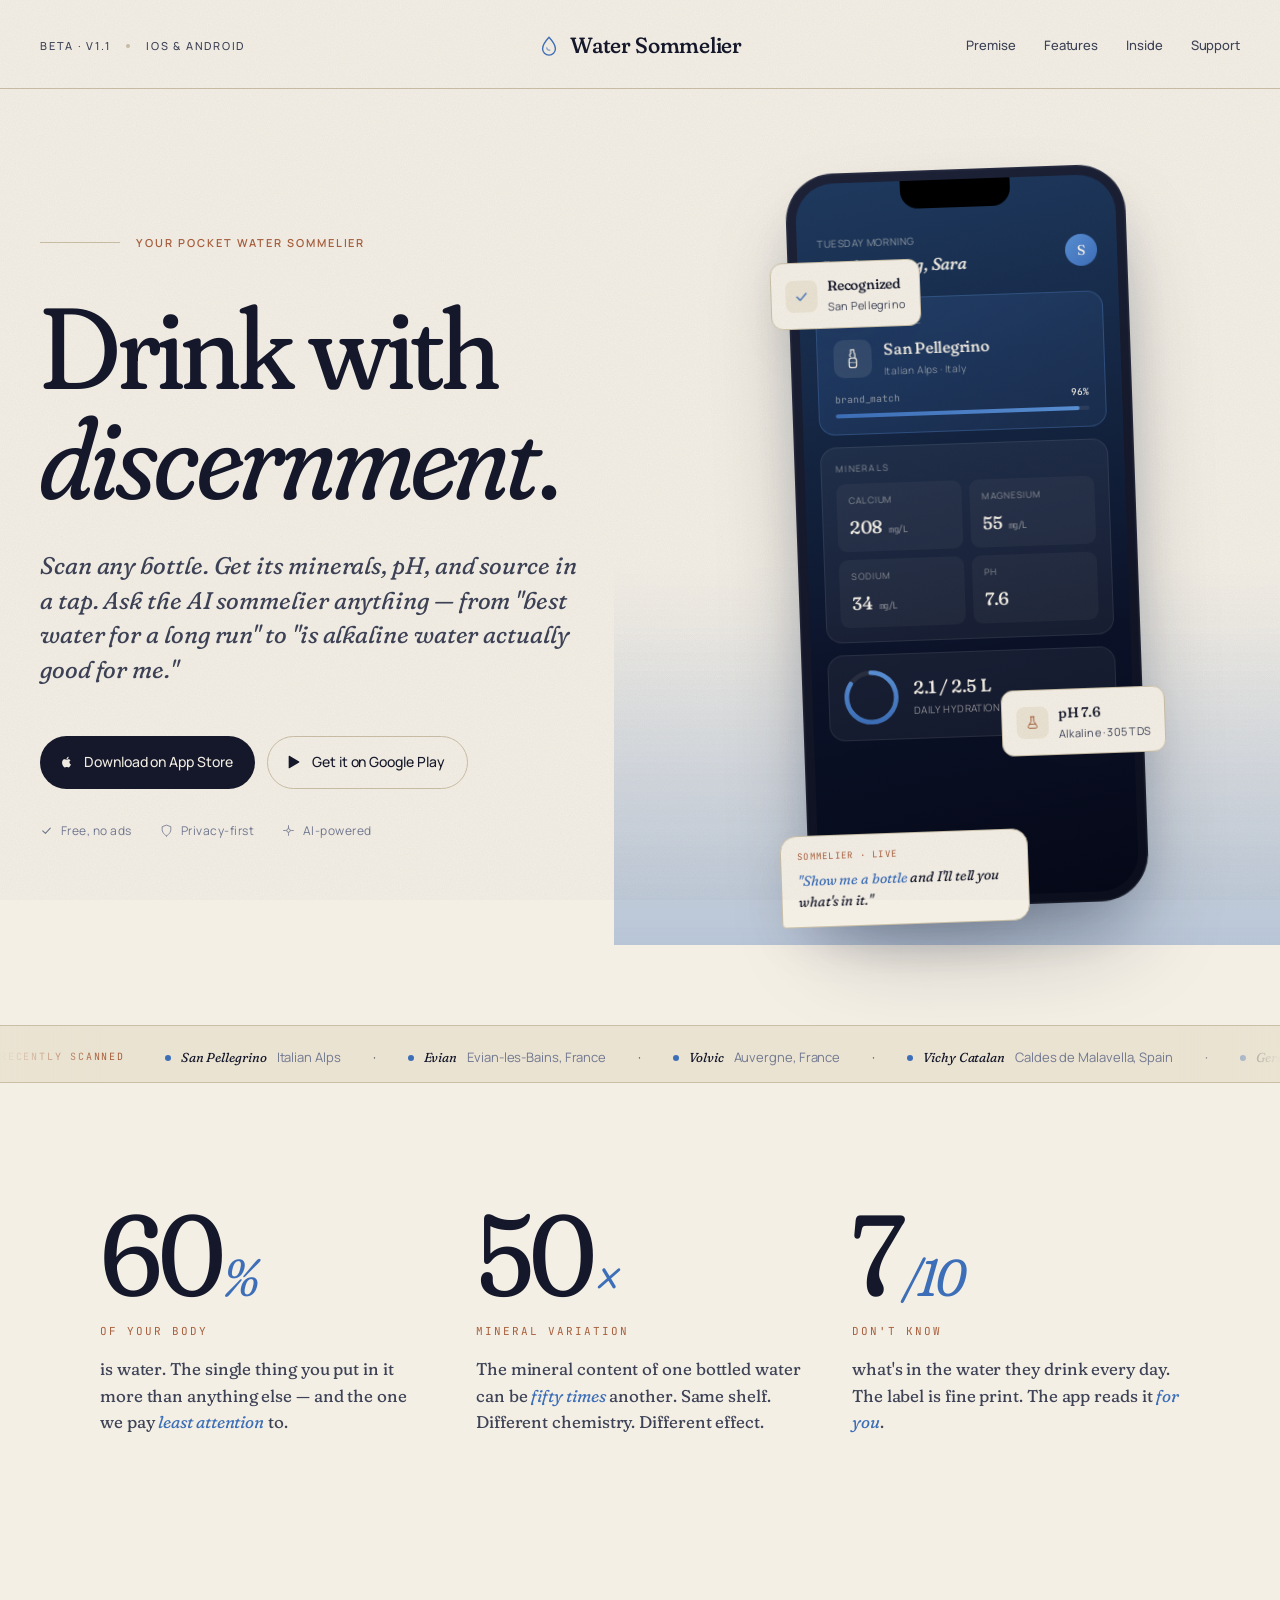
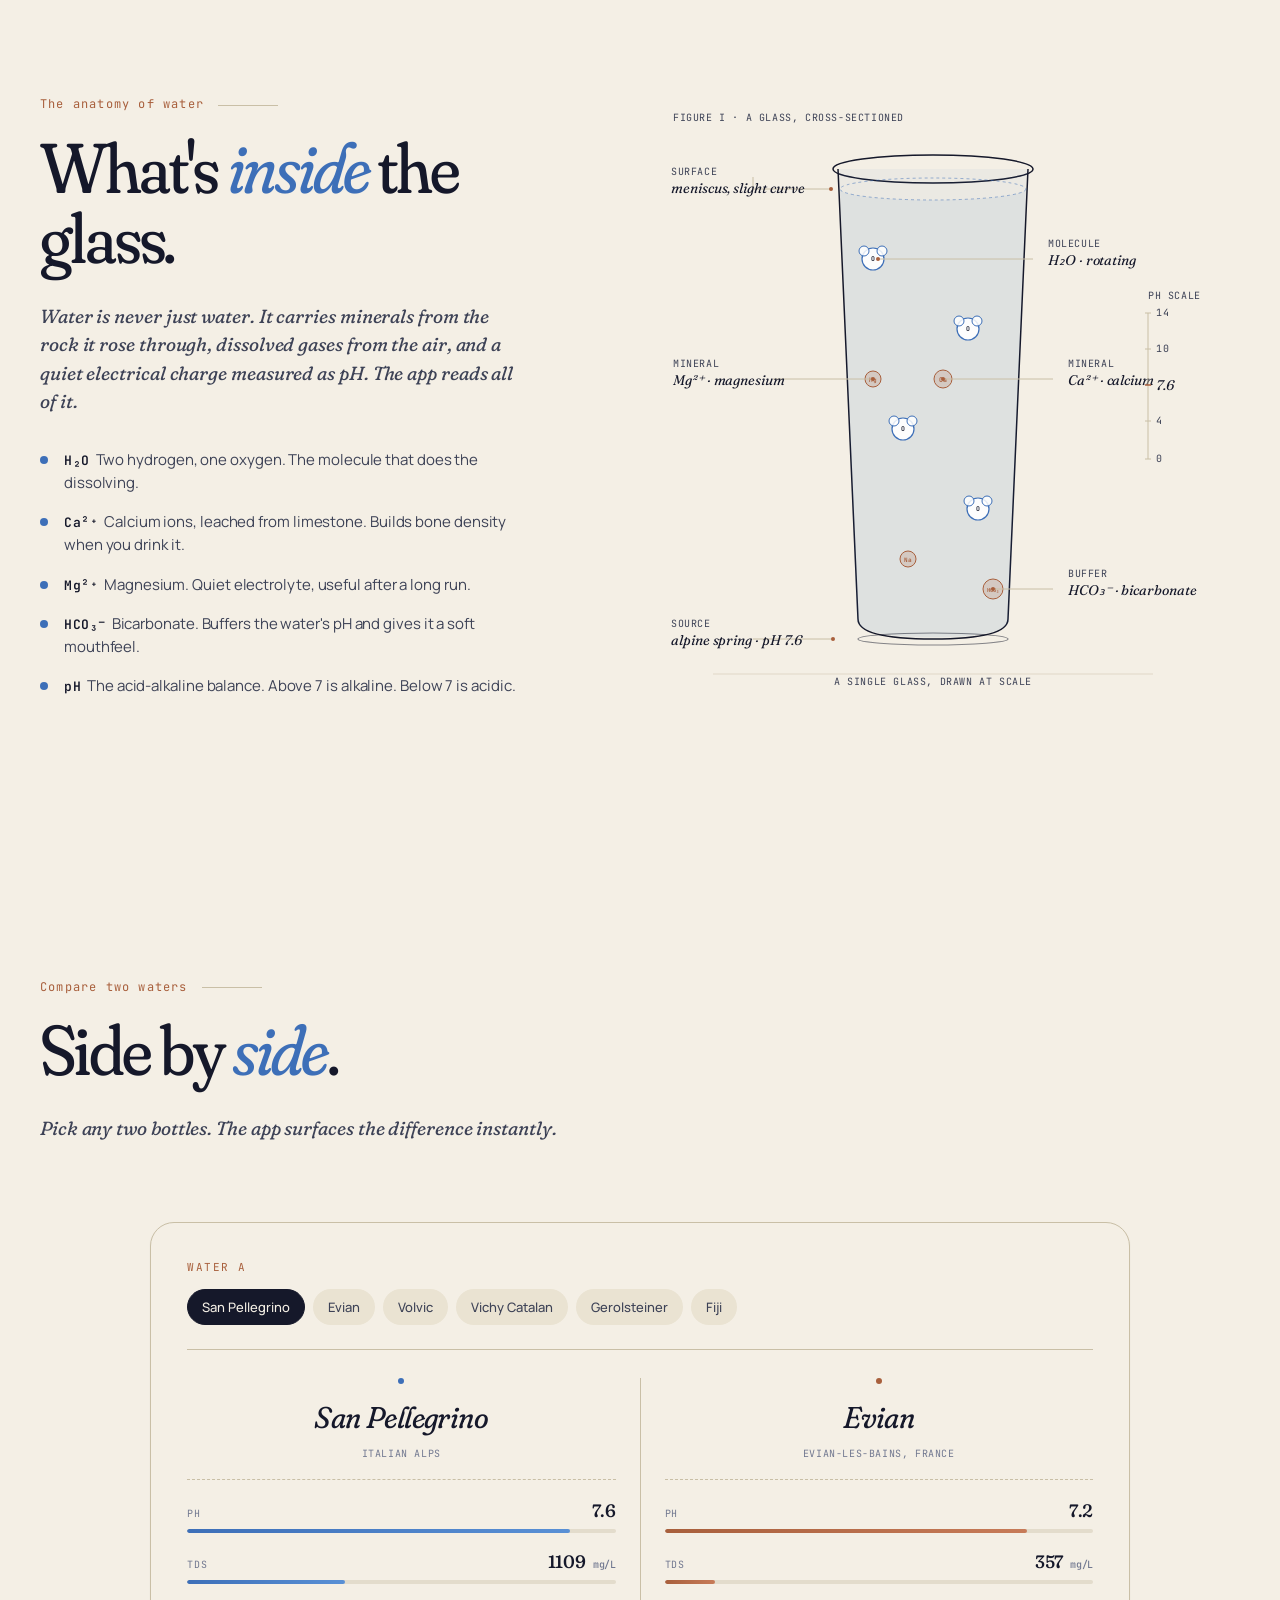
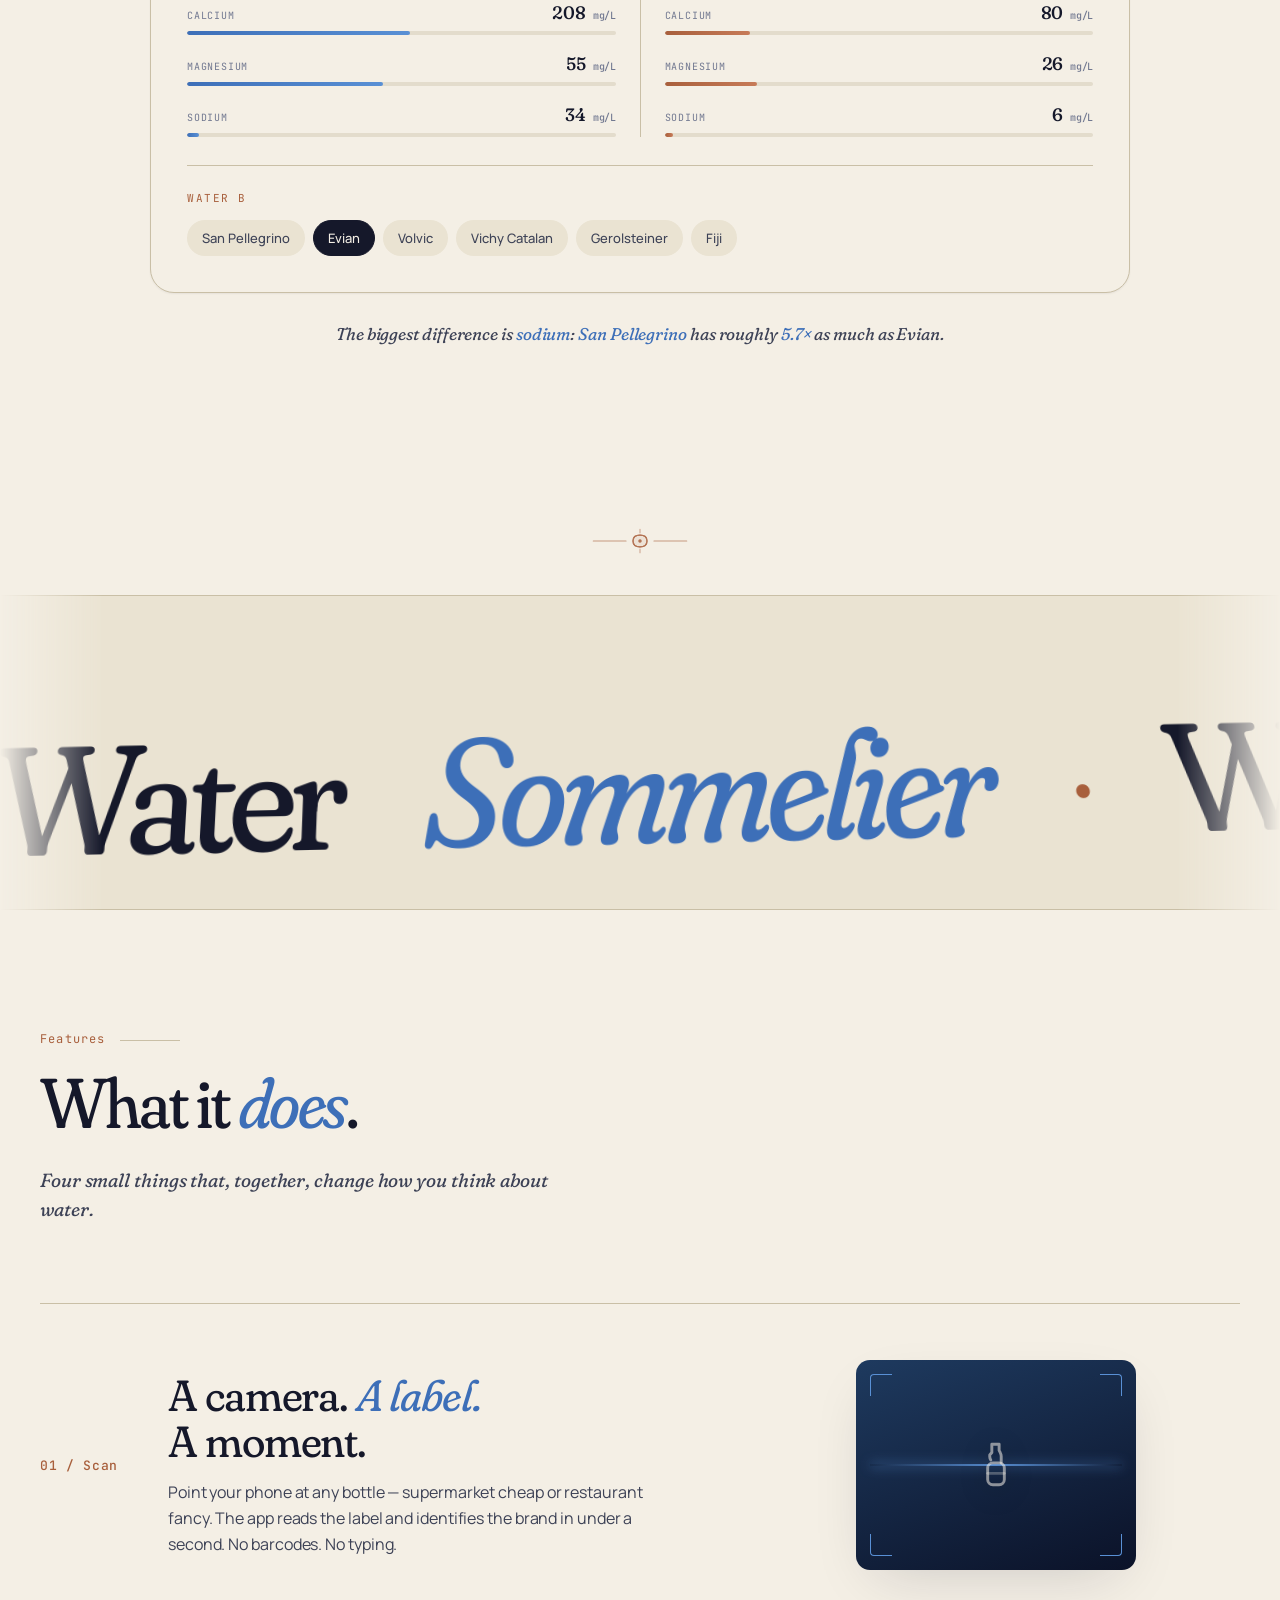
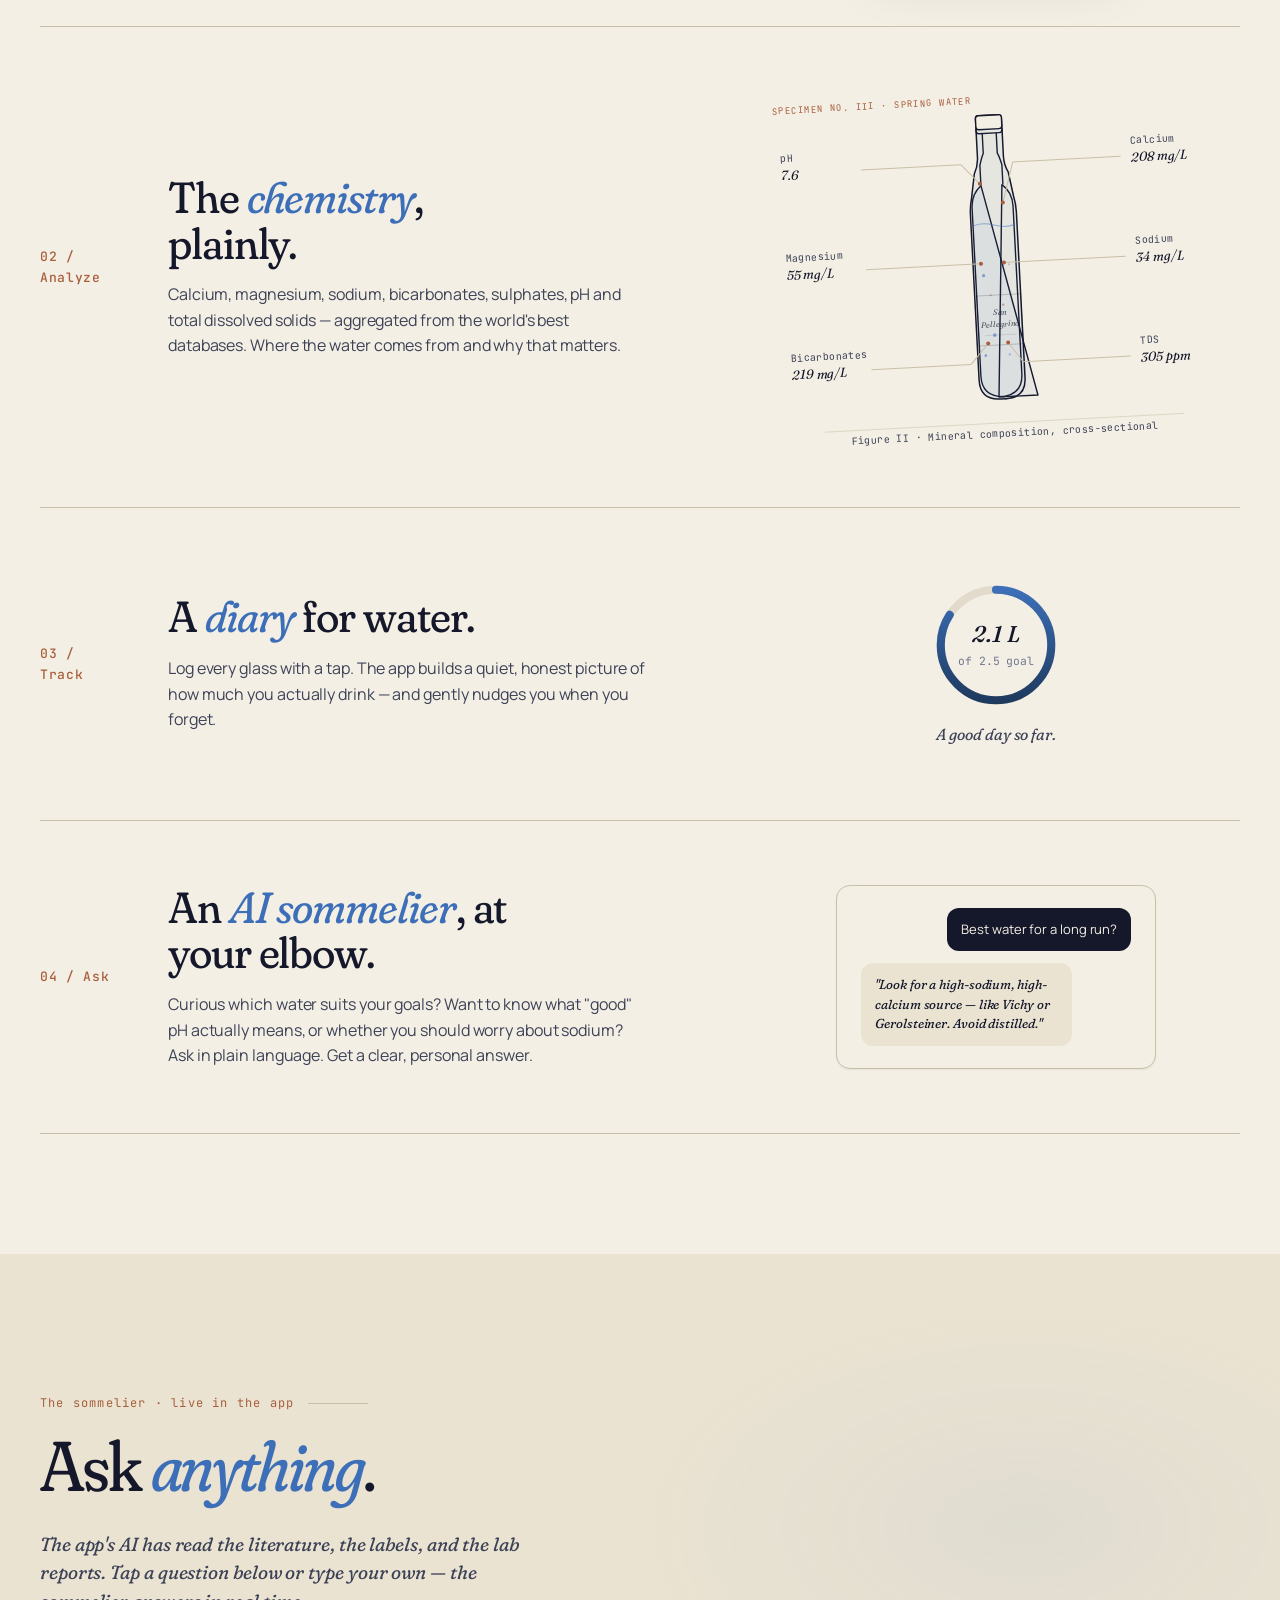
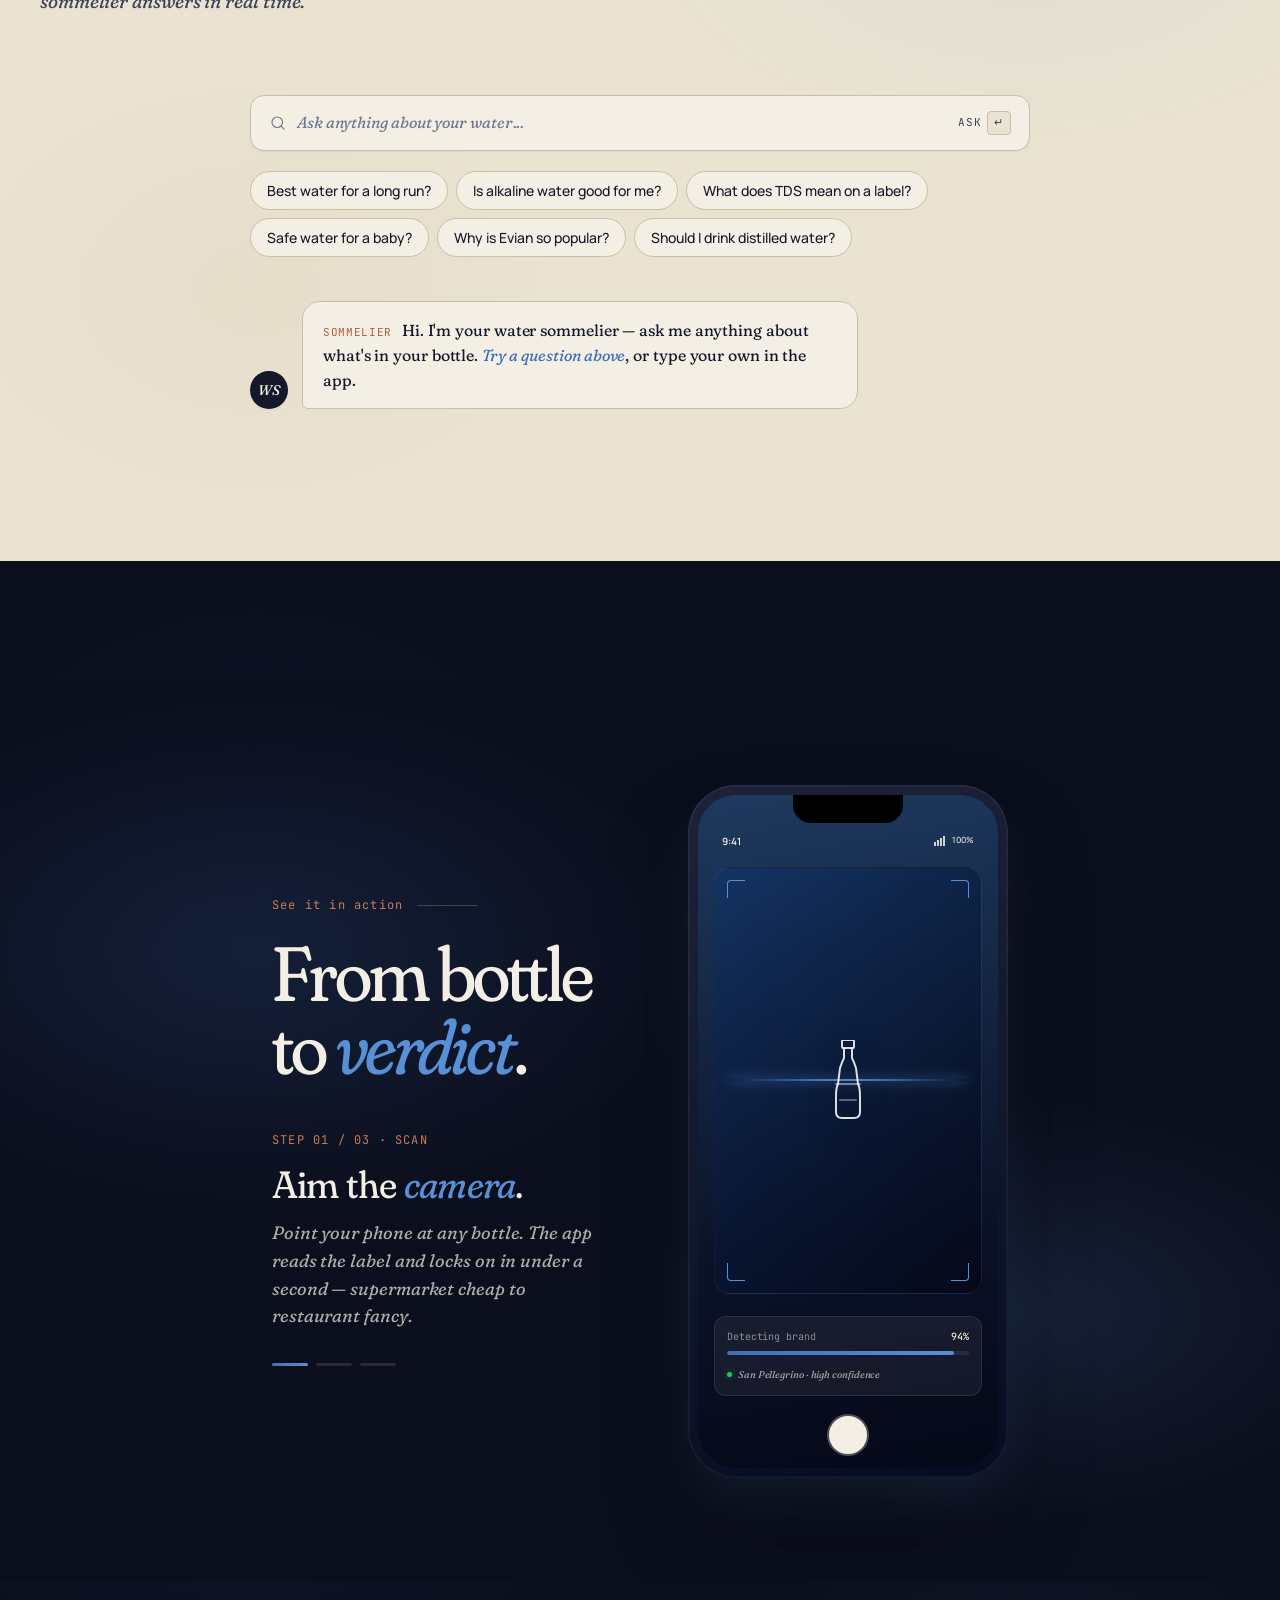
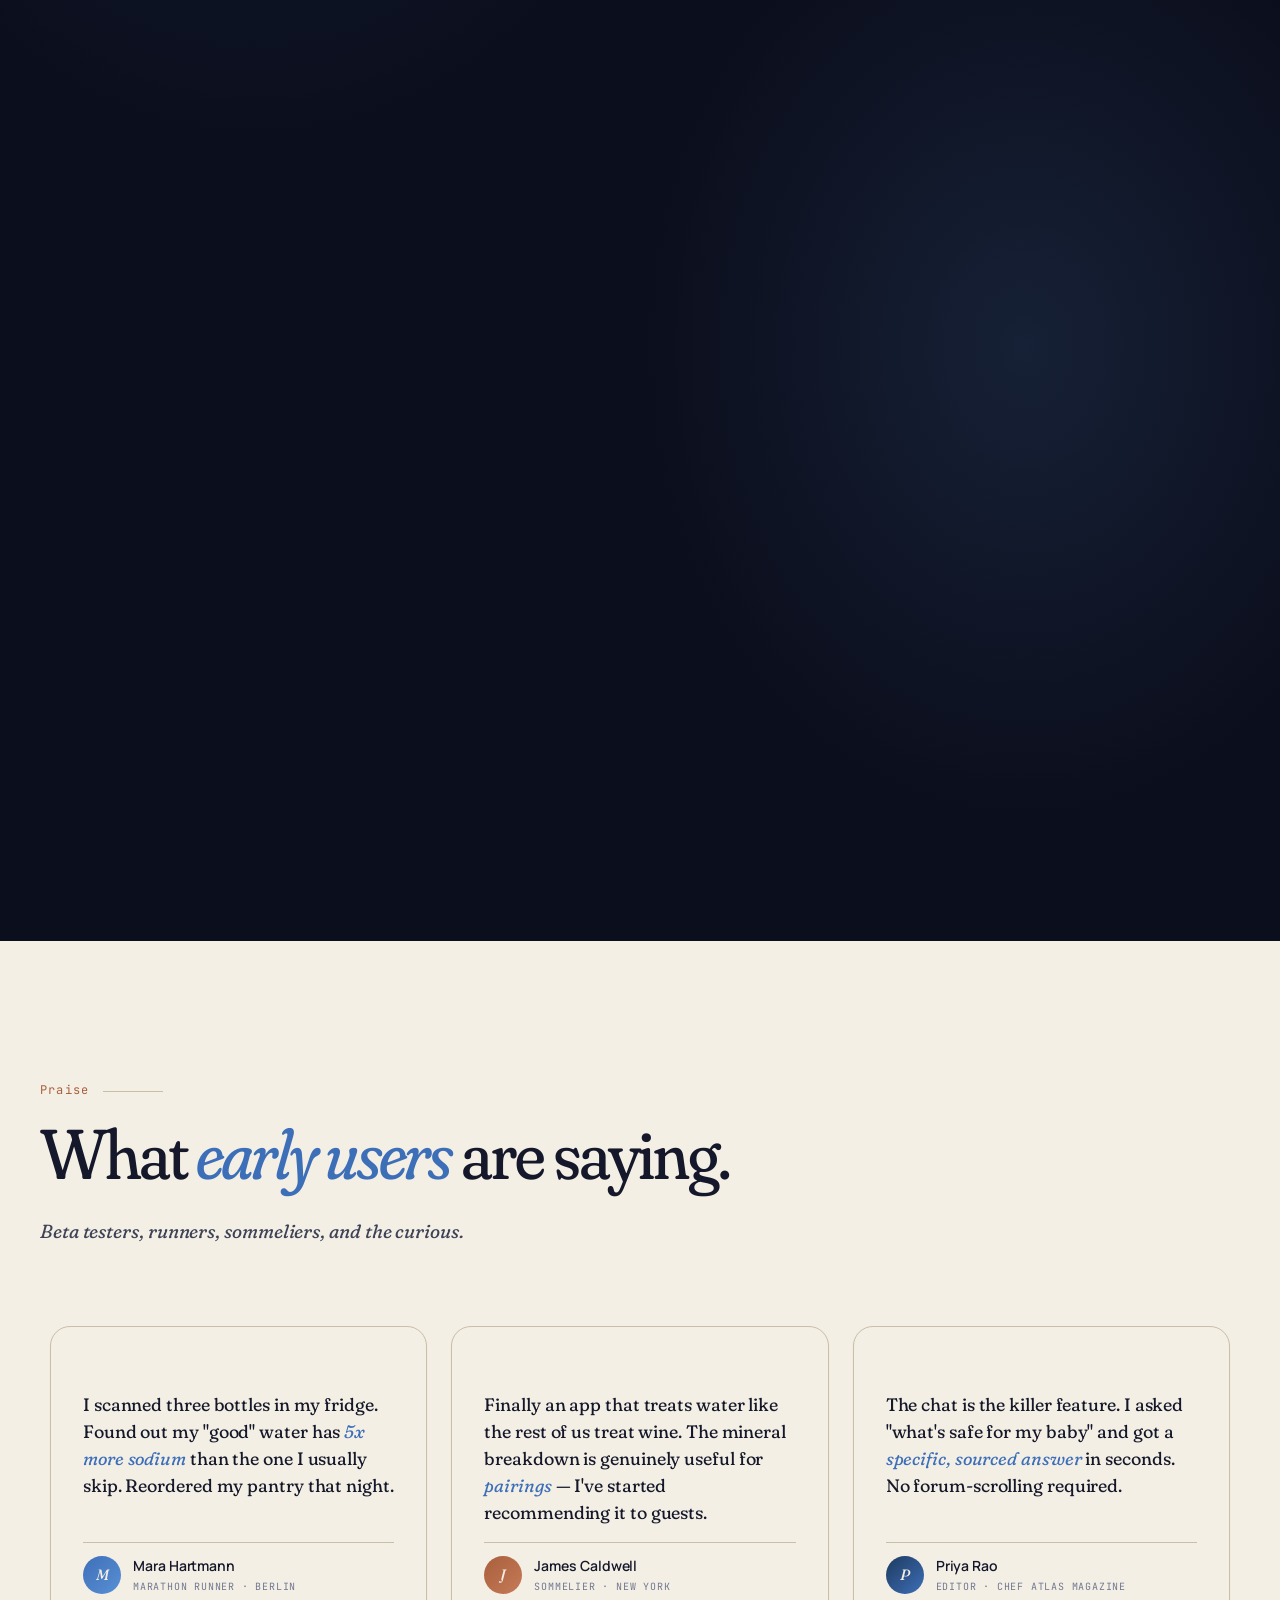
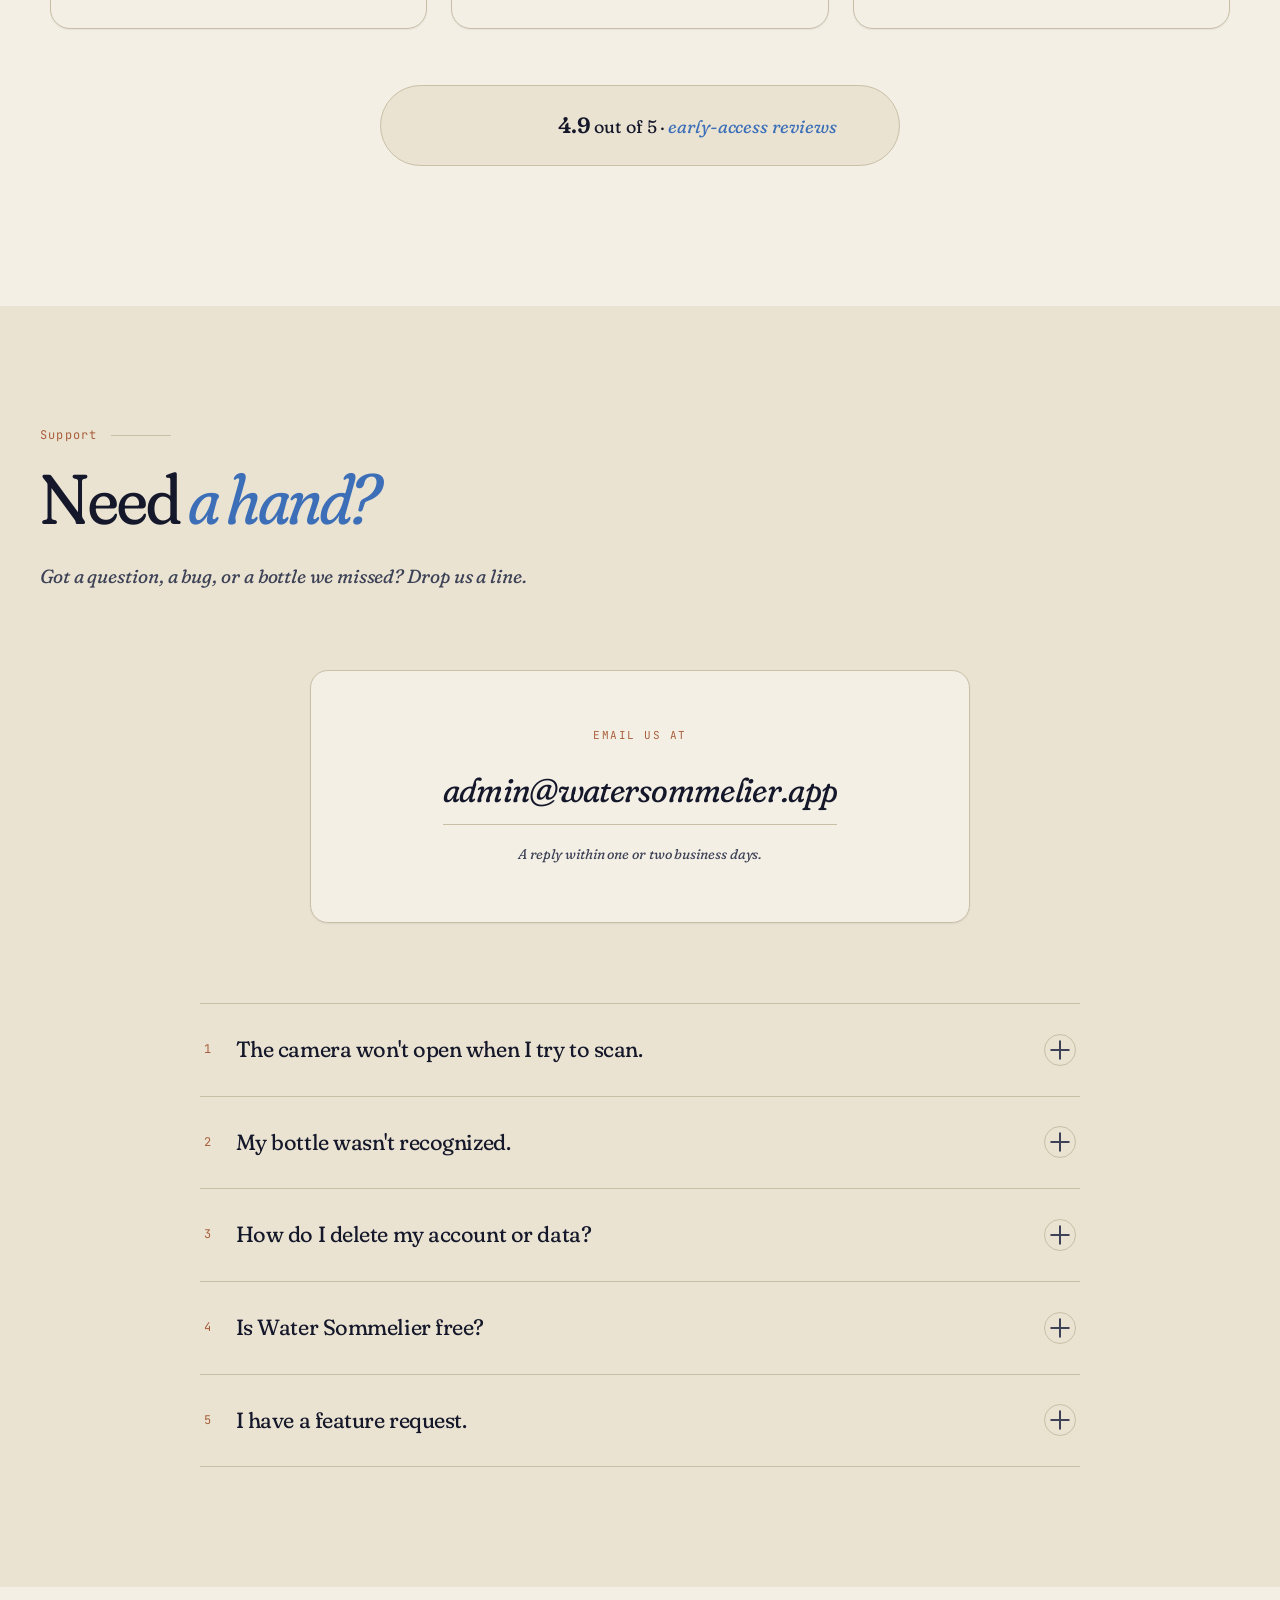
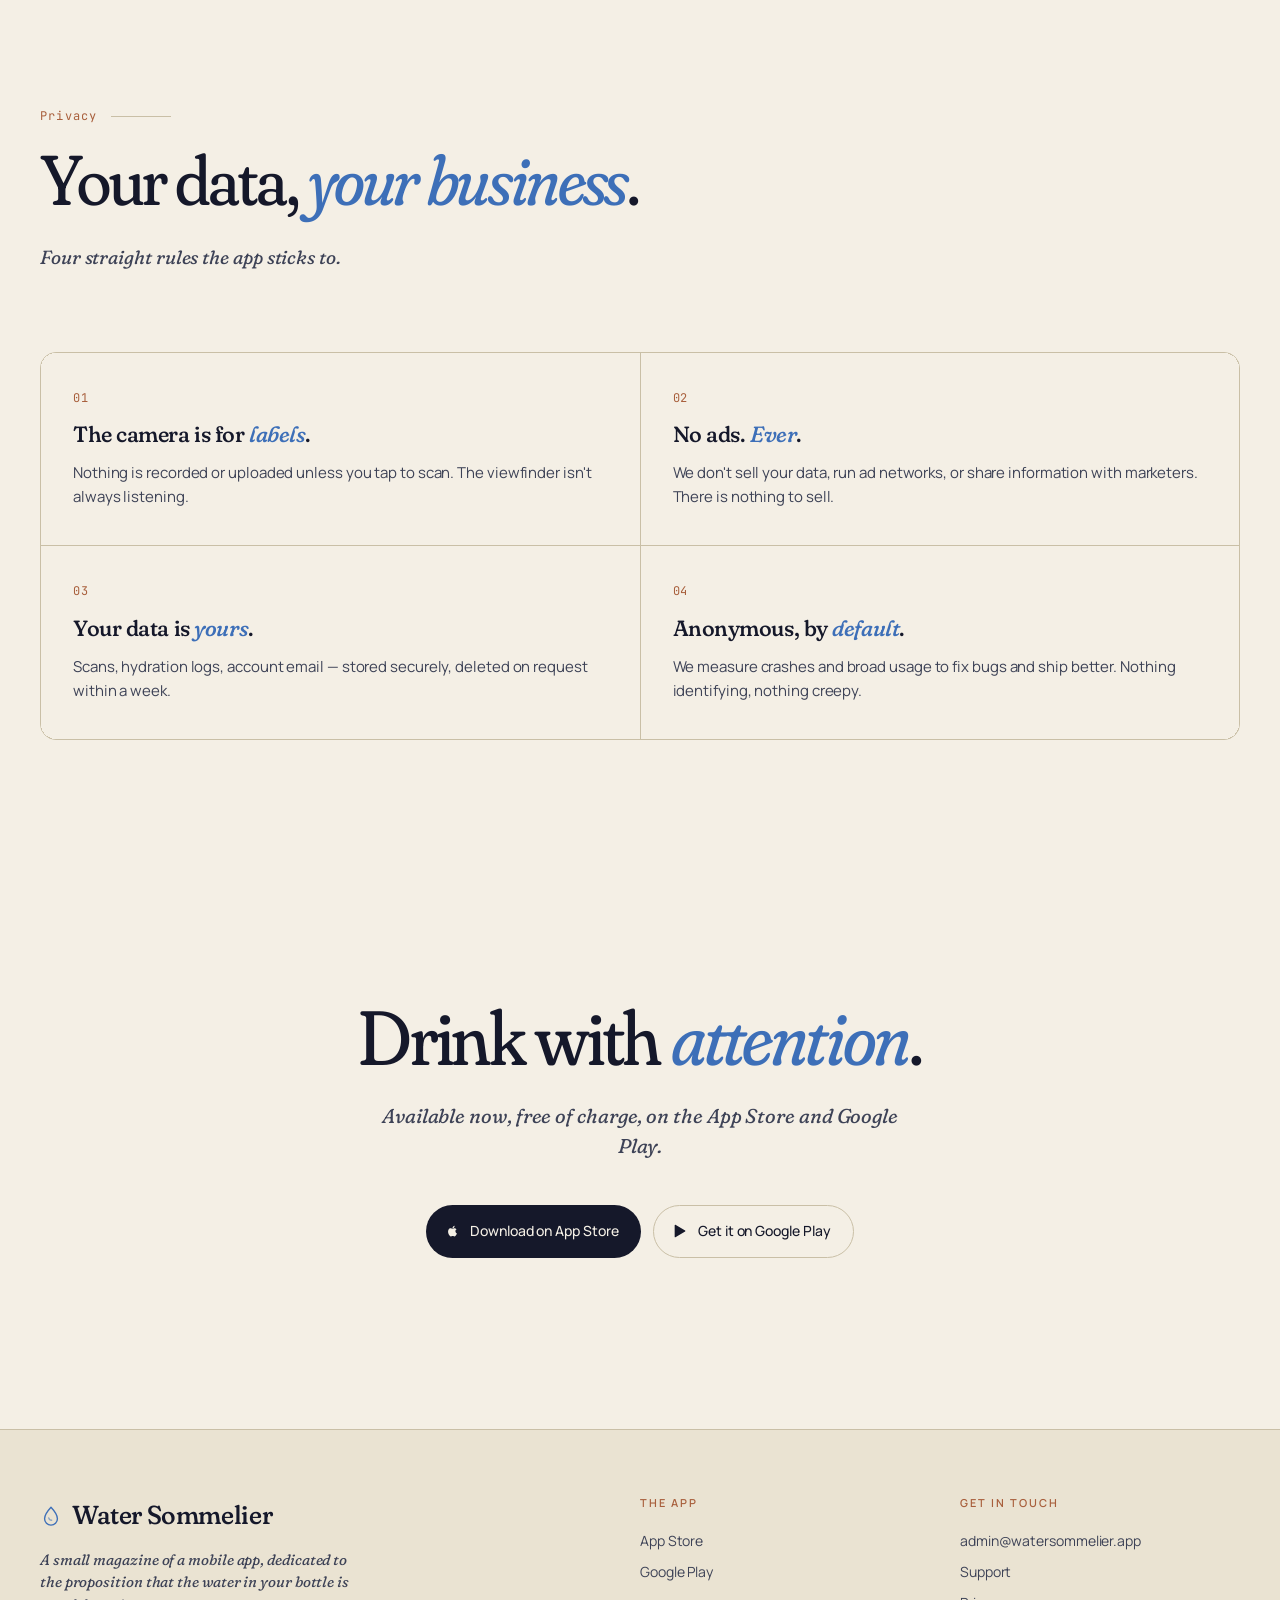
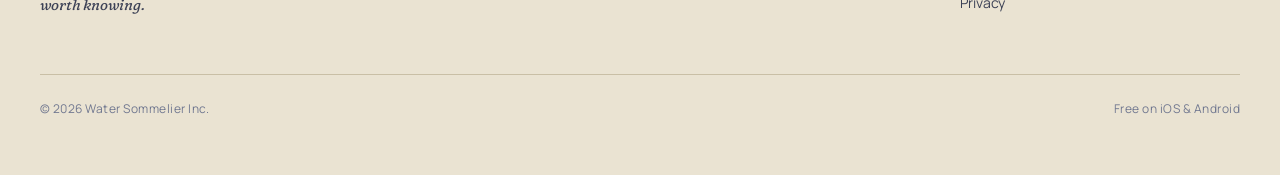
==== commit 340deb5b: "Remove smooth-scroll momentum; shorten pinned 'See it in action' from 320vh to 220vh" ====
--- a/index.html
+++ b/index.html
@@ -1773,7 +1773,7 @@
        ============================================================ */
       .inaction-pinned {
         position: relative;
-        height: 320vh;
+        height: 220vh;
         background: var(--night);
         color: var(--paper);
       }
@@ -6840,63 +6840,8 @@
         update();
       })();
 
-      // ============================================================
-      // Smooth scroll (Lenis-style momentum lerp)
-      // ============================================================
-      (function () {
-        if (window.matchMedia('(prefers-reduced-motion: reduce)').matches) return;
-        if ('ontouchstart' in window) return; // skip on touch devices
-        var target = window.scrollY;
-        var current = window.scrollY;
-        var ease = 0.085;
-        var raf = null;
-        var animating = false;
-        var userScrolling = false;
-        var userScrollTimer;
-
-        // Hijack wheel
-        function onWheel(e) {
-          e.preventDefault();
-          target += e.deltaY;
-          target = Math.max(0, Math.min(target, document.documentElement.scrollHeight - window.innerHeight));
-          if (!animating) animate();
-        }
-        // Restore native on keyboard / scrollIntoView / link click
-        function onAnchorClick(e) {
-          var a = e.target.closest('a[href^="#"]');
-          if (!a) return;
-          var id = a.getAttribute('href');
-          if (id === '#' || !id) return;
-          var el = document.querySelector(id);
-          if (!el) return;
-          e.preventDefault();
-          var top = el.getBoundingClientRect().top + window.scrollY - 40;
-          target = top;
-          if (!animating) animate();
-        }
-        function animate() {
-          animating = true;
-          var diff = target - current;
-          current += diff * ease;
-          if (Math.abs(diff) < 0.5) {
-            current = target;
-            window.scrollTo(0, current);
-            animating = false;
-            return;
-          }
-          window.scrollTo(0, current);
-          raf = requestAnimationFrame(animate);
-        }
-        // Keep target in sync if user uses keyboard / scrollbar / find-in-page
-        window.addEventListener('scroll', function () {
-          if (!animating) {
-            target = window.scrollY;
-            current = window.scrollY;
-          }
-        }, { passive: true });
-        window.addEventListener('wheel', onWheel, { passive: false });
-        document.addEventListener('click', onAnchorClick);
-      })();
+      // (Smooth-scroll momentum removed — native scroll is faster and feels better here.
+      // CSS `html { scroll-behavior: smooth }` still handles anchor-link smoothness.)
 
       // ============================================================
       // Cursor water-drop trail
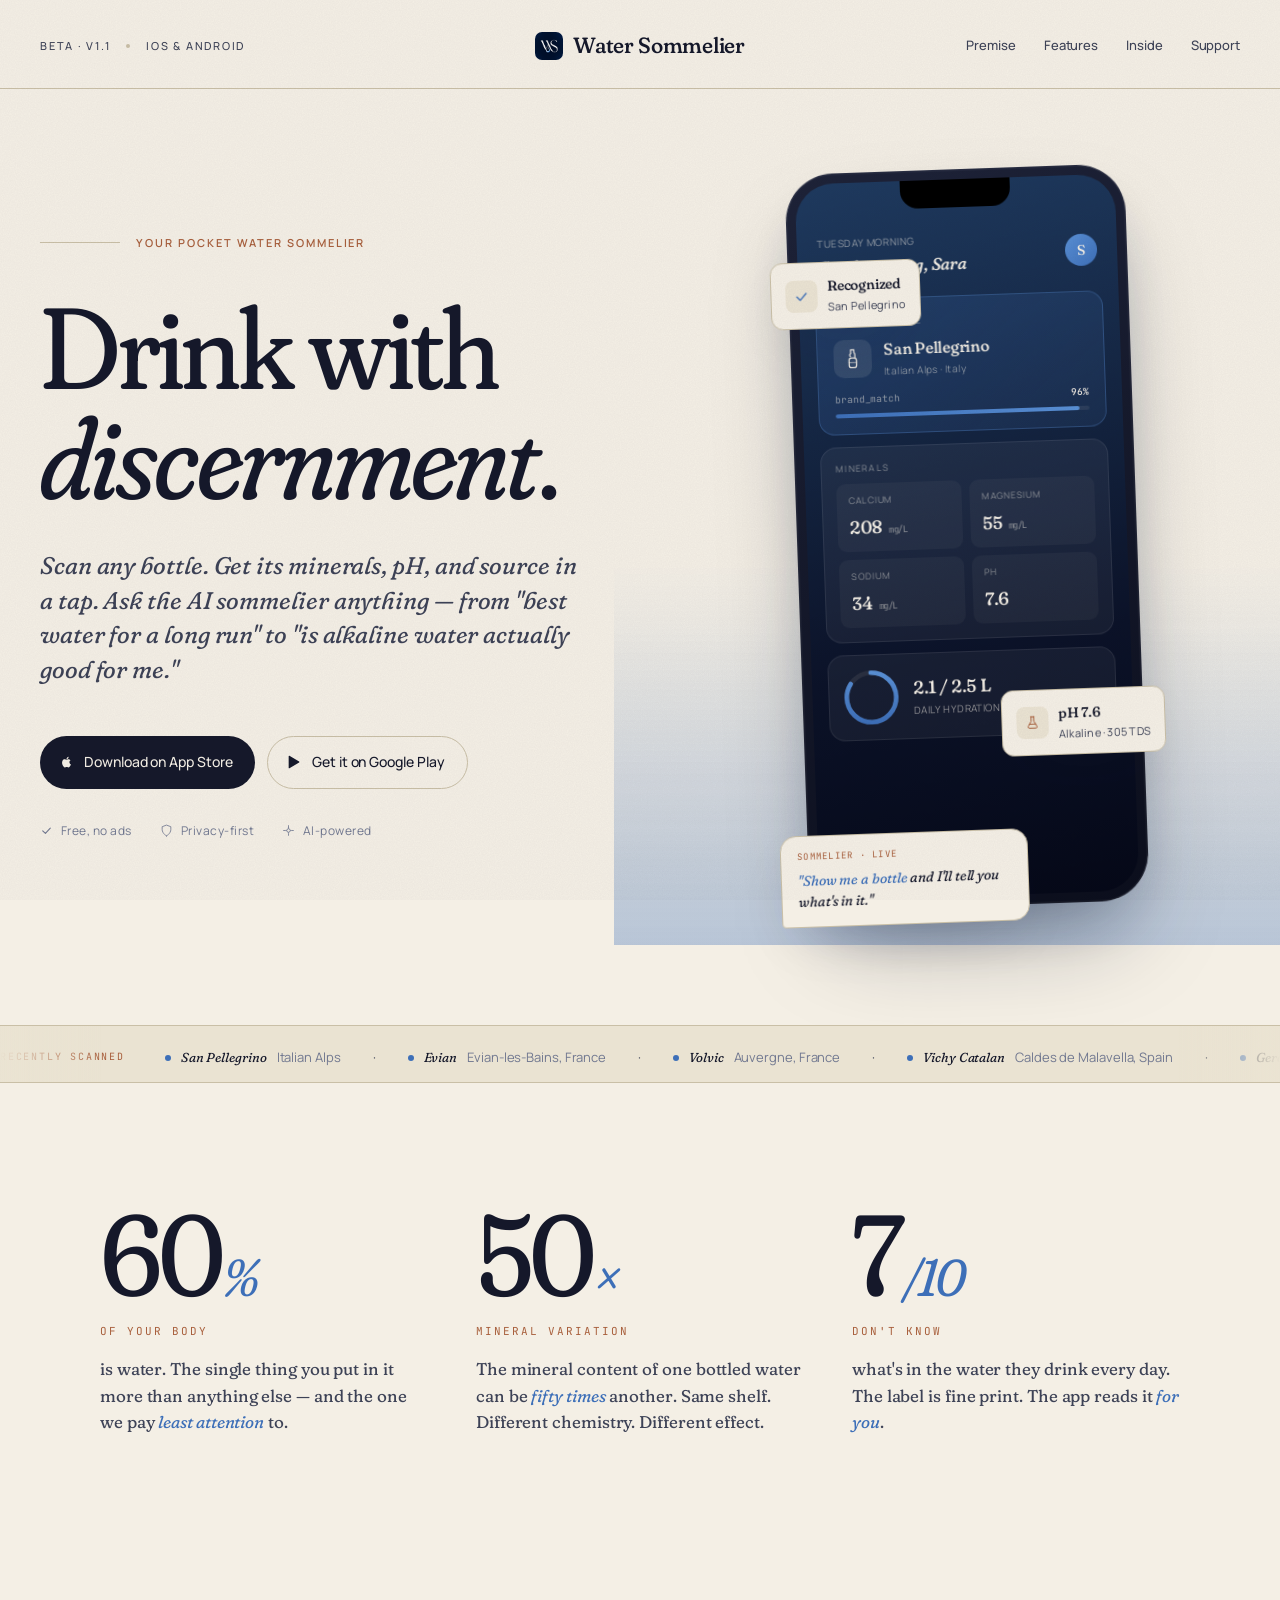
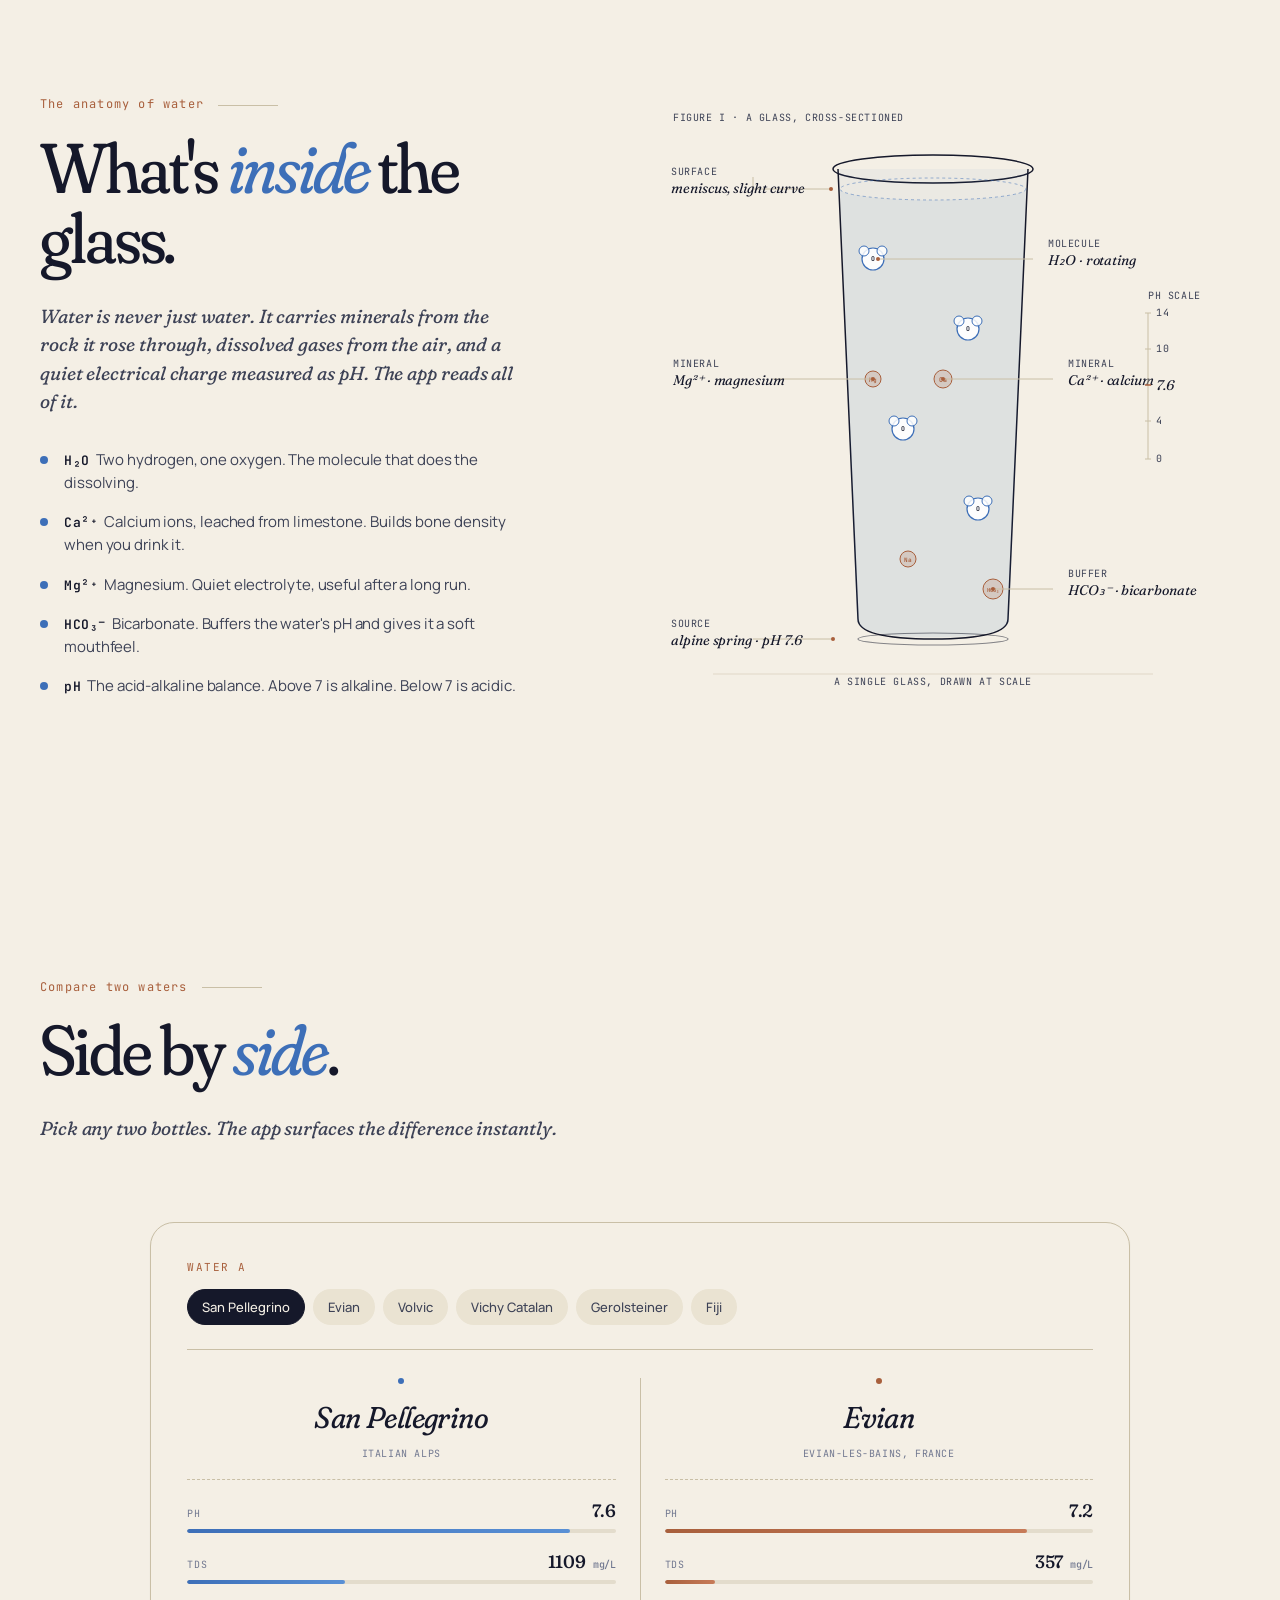
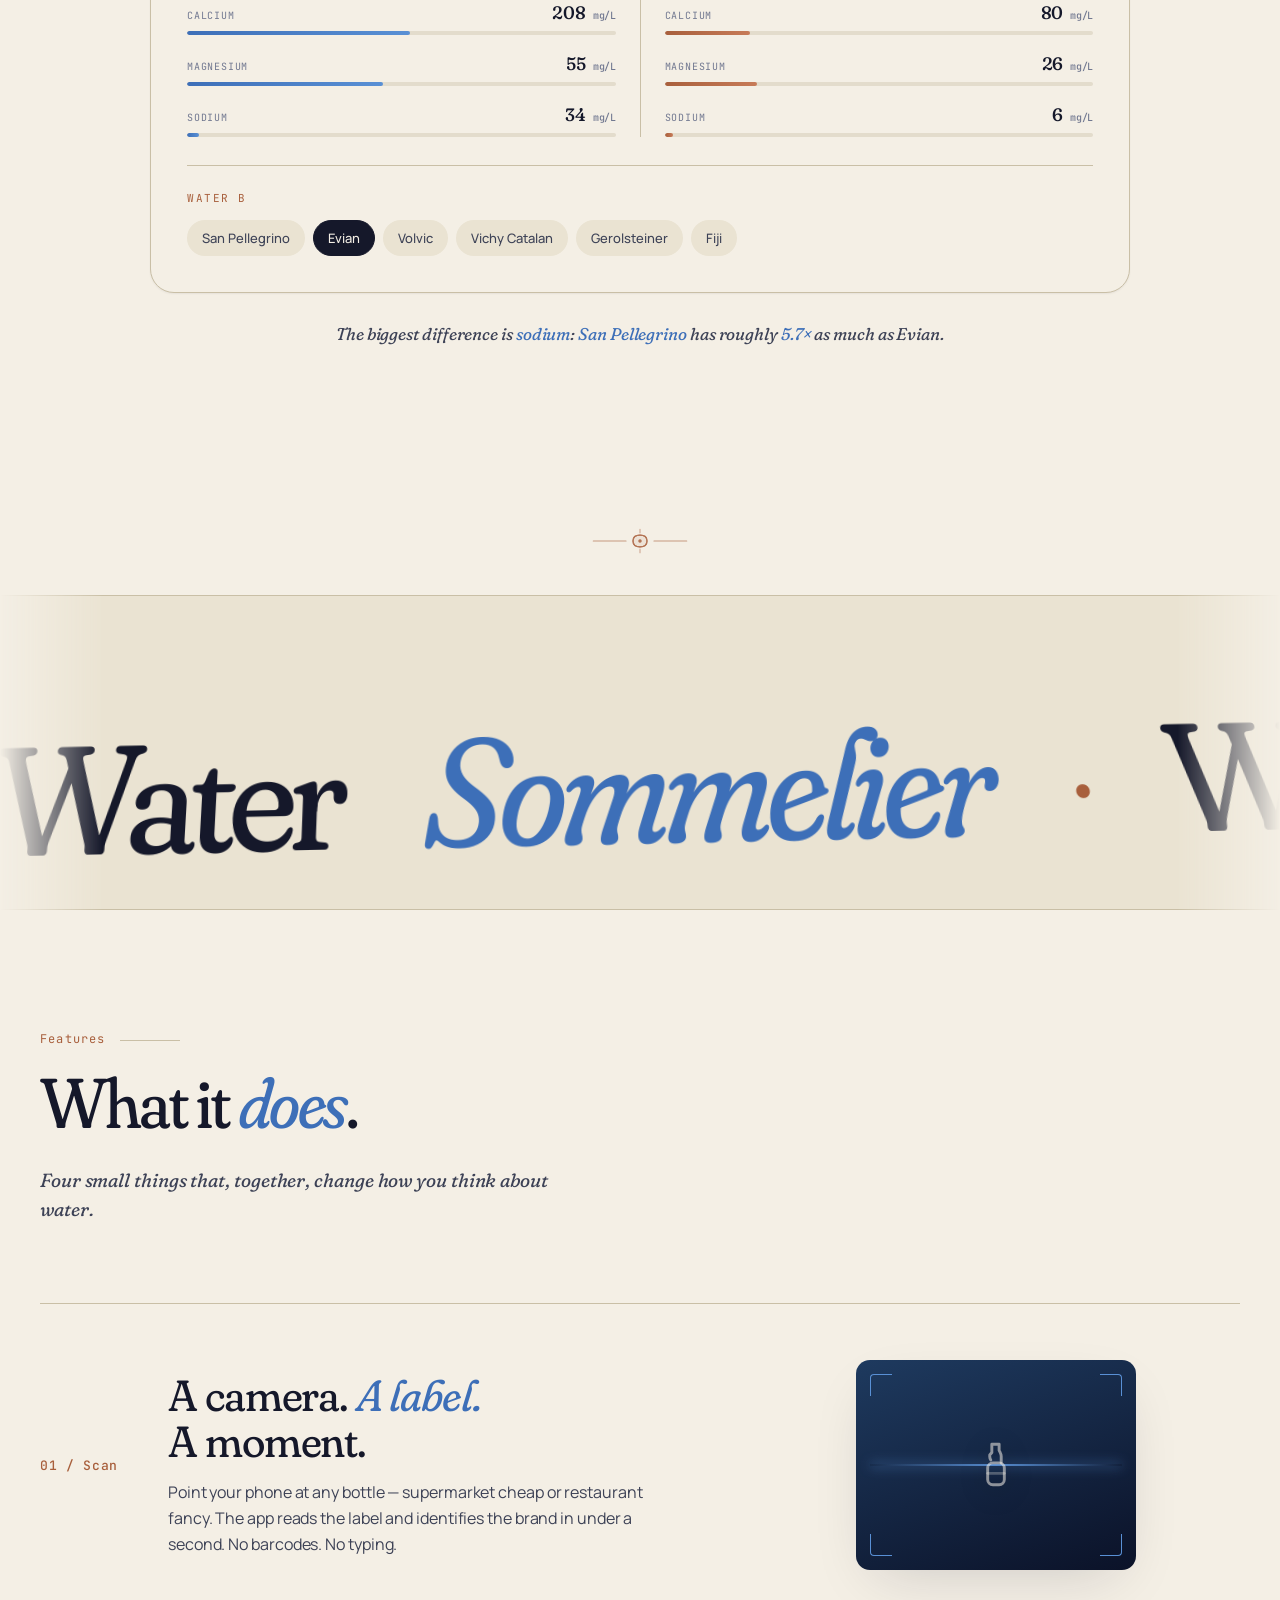
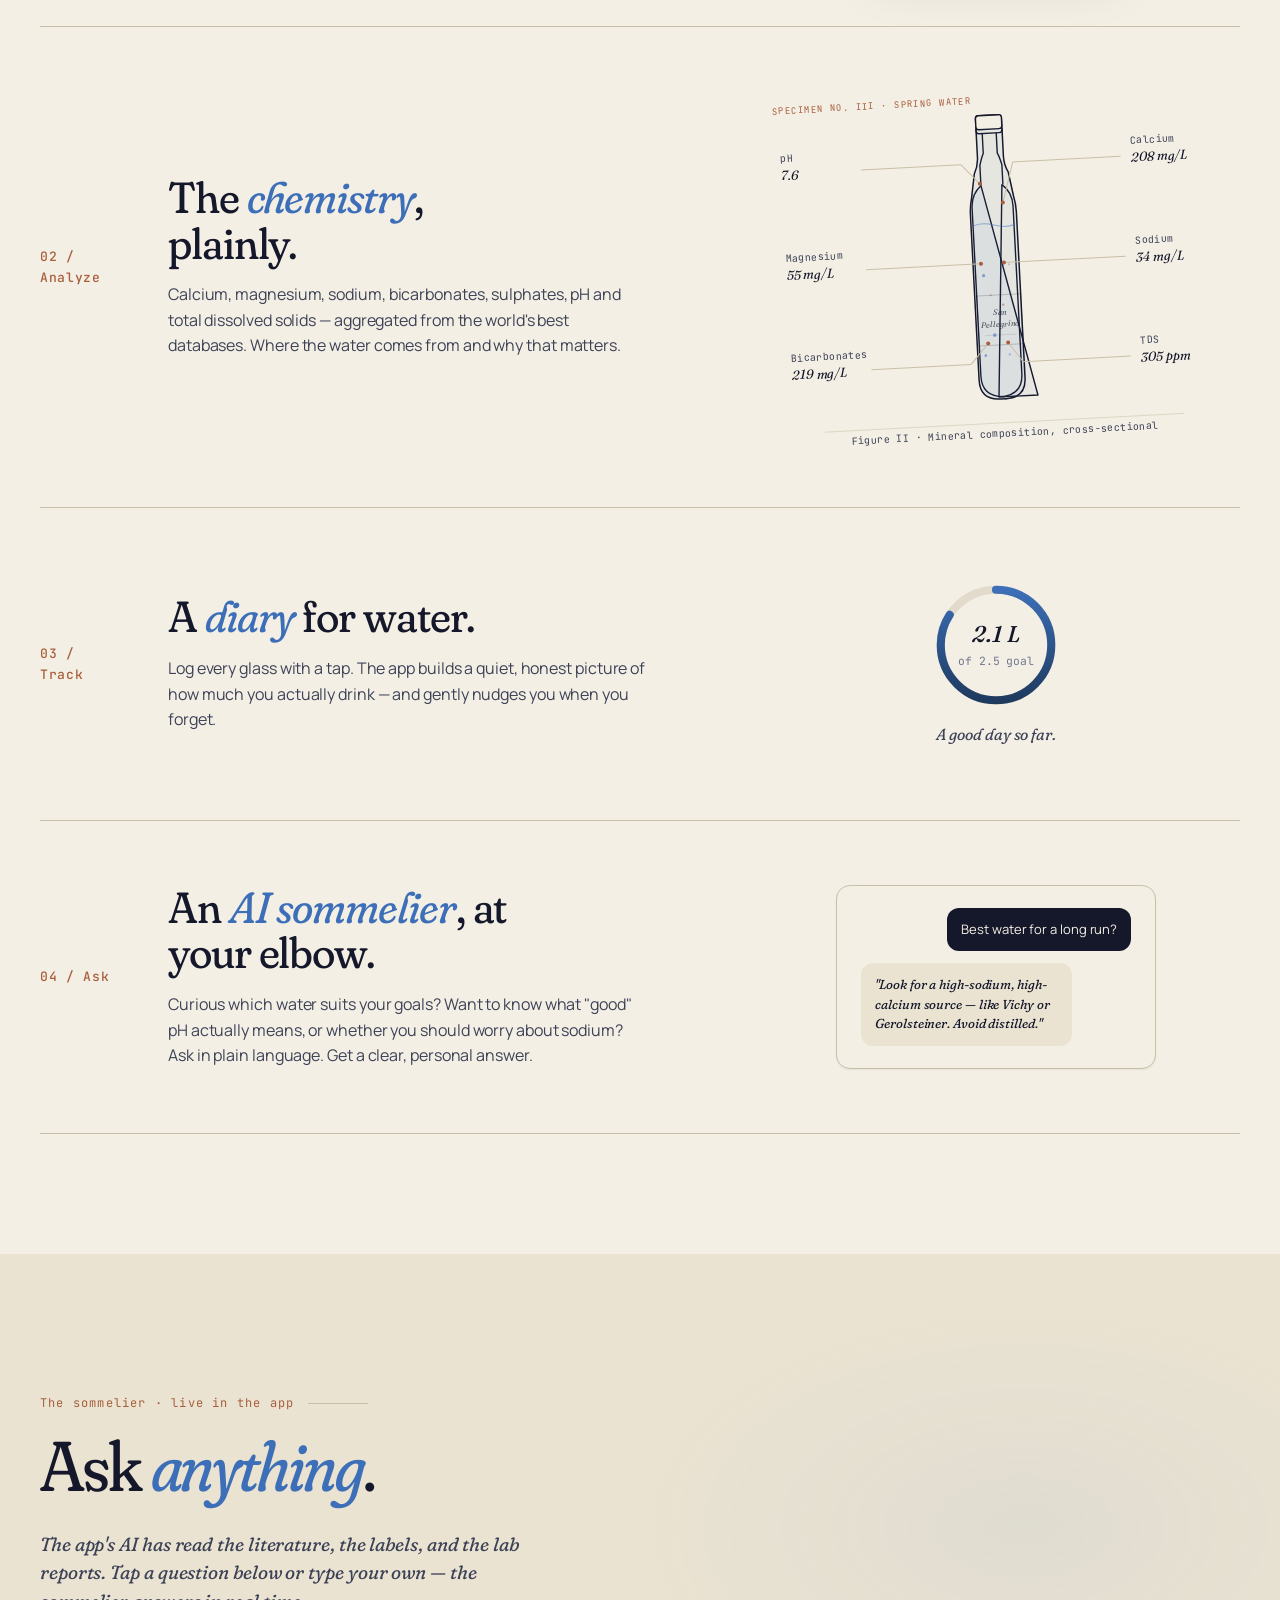
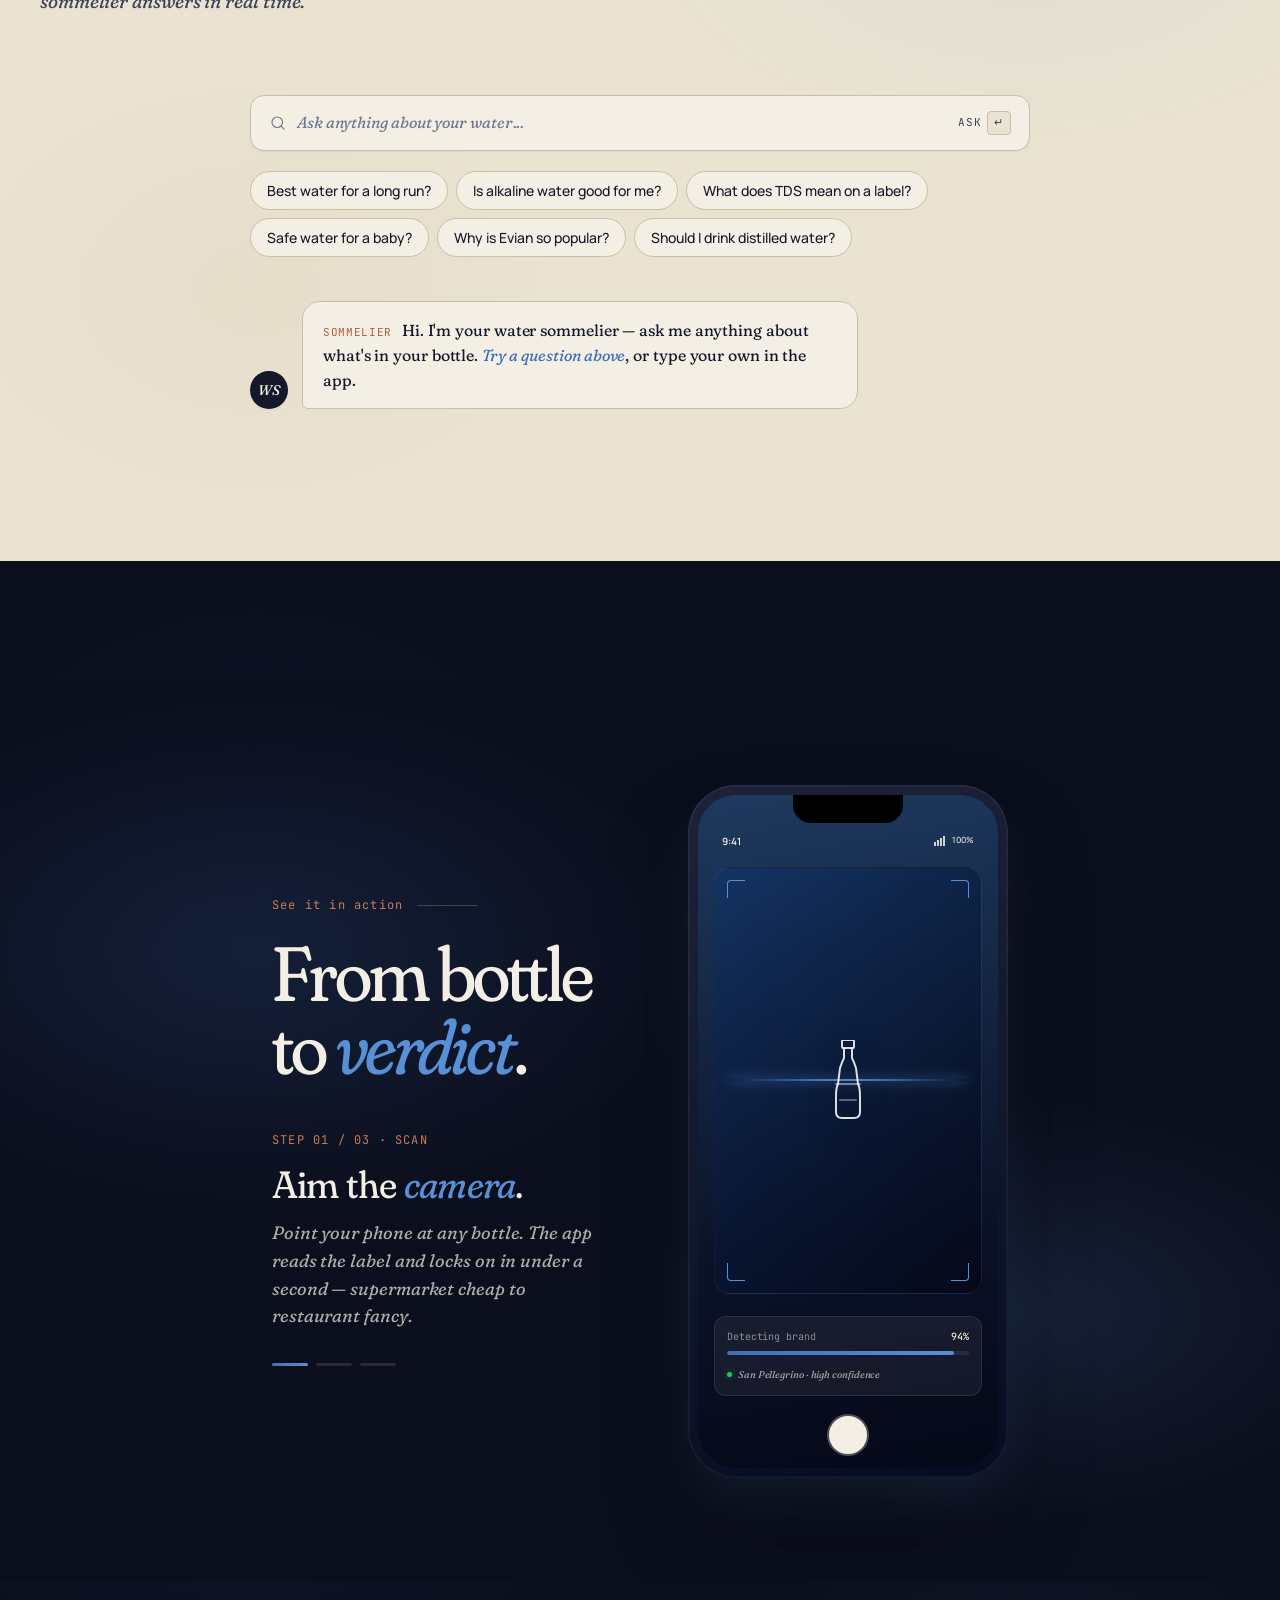
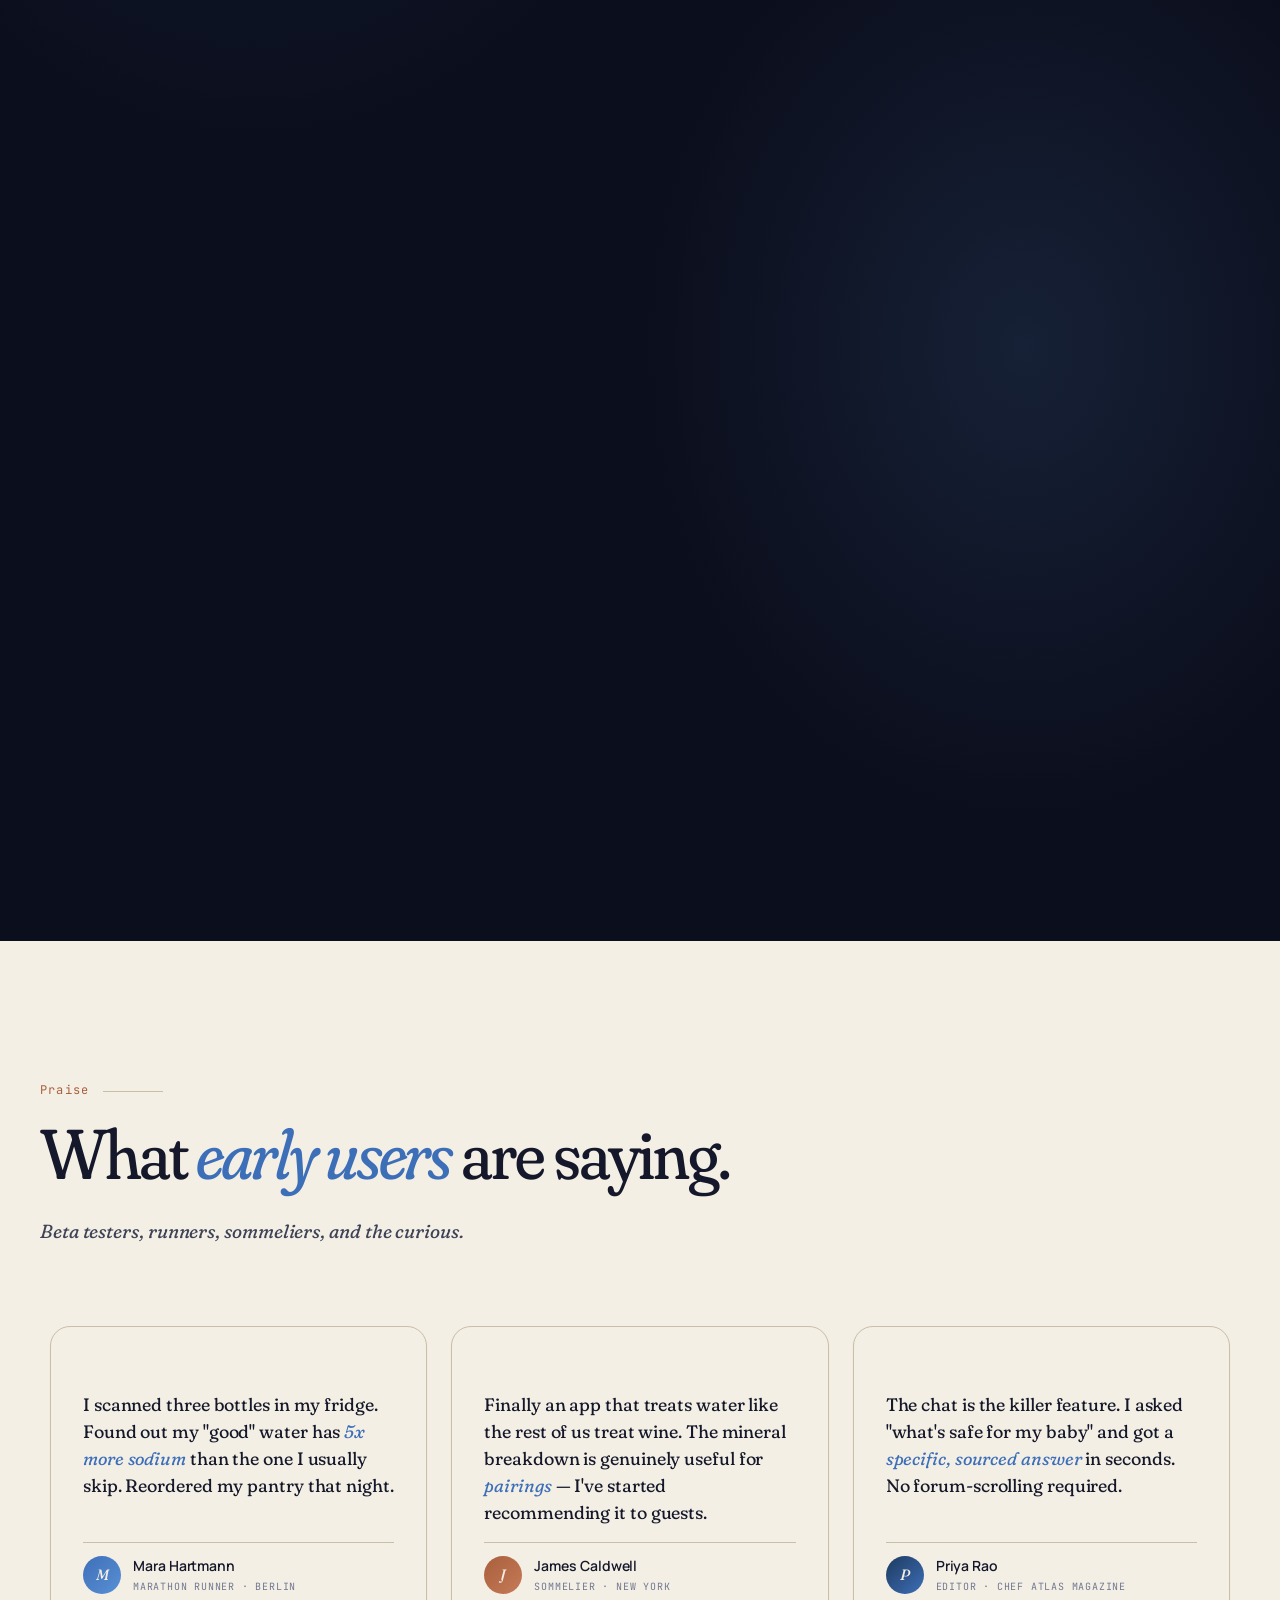
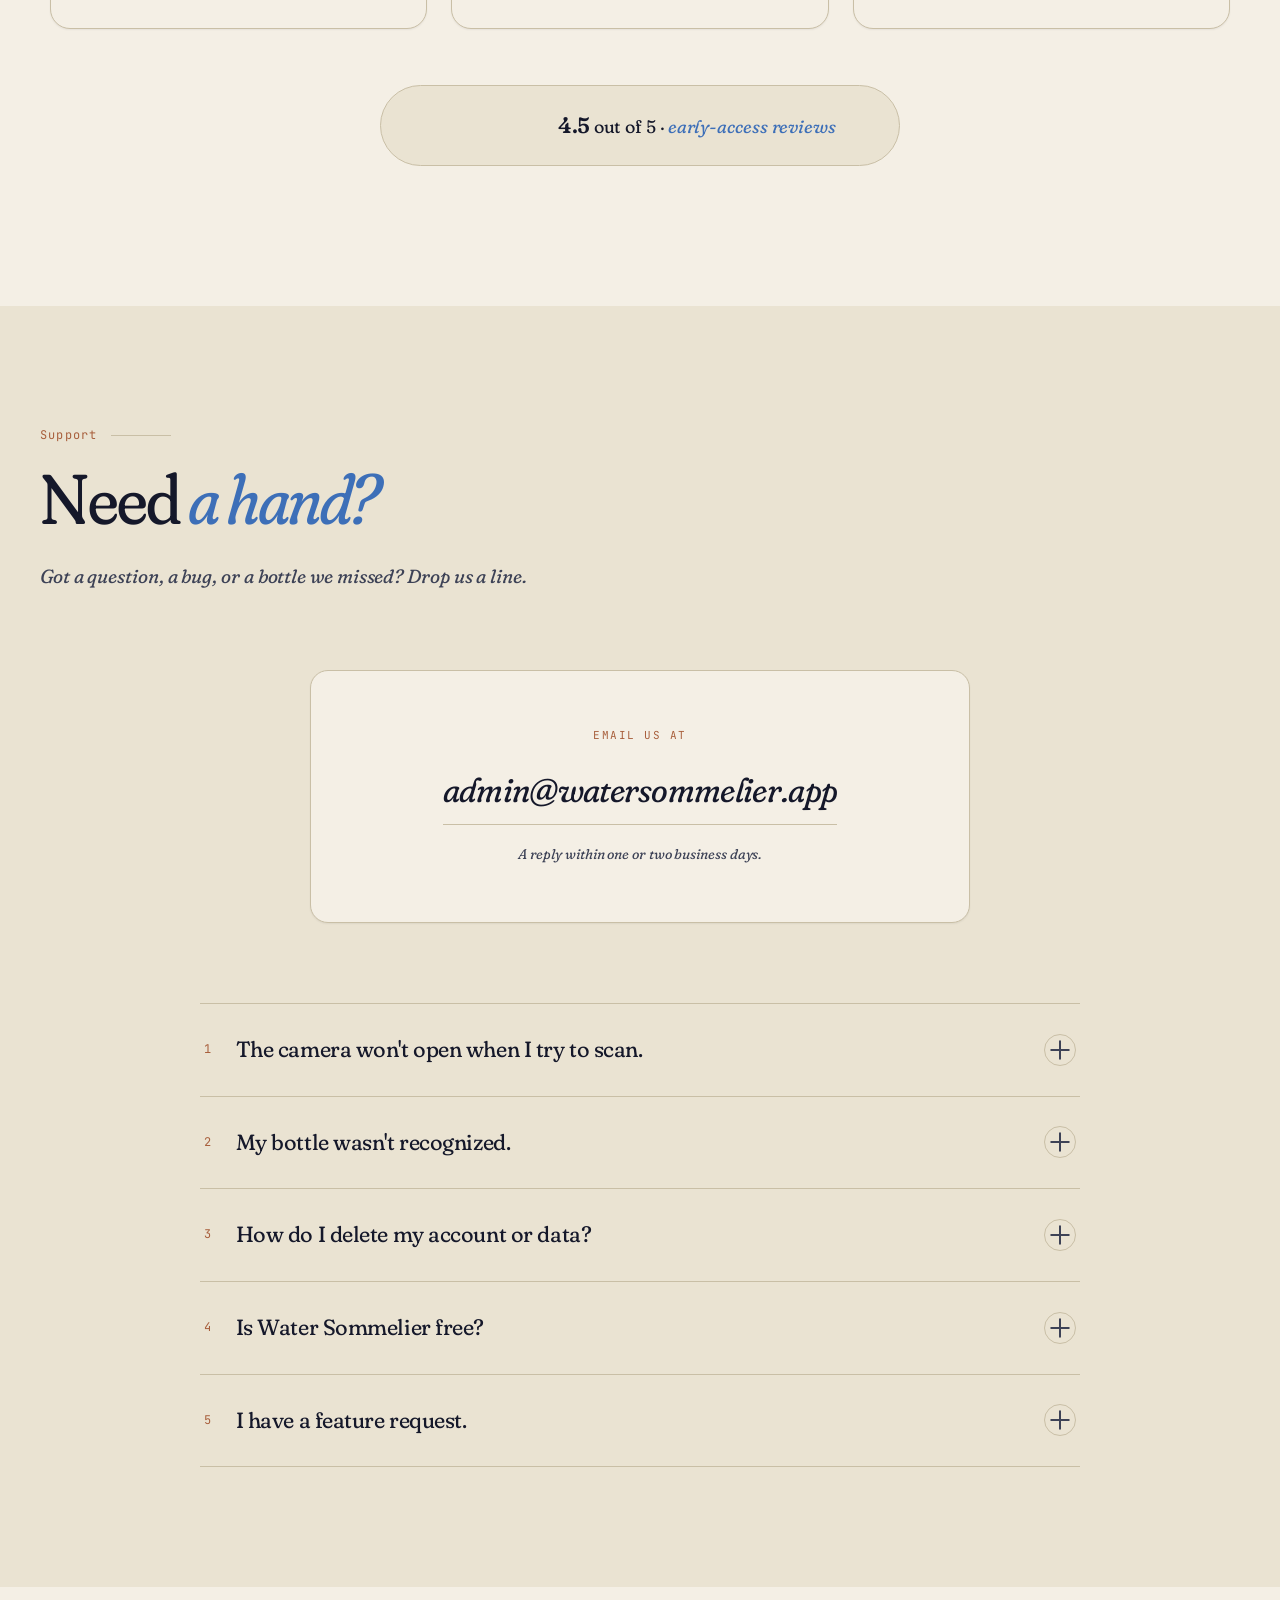
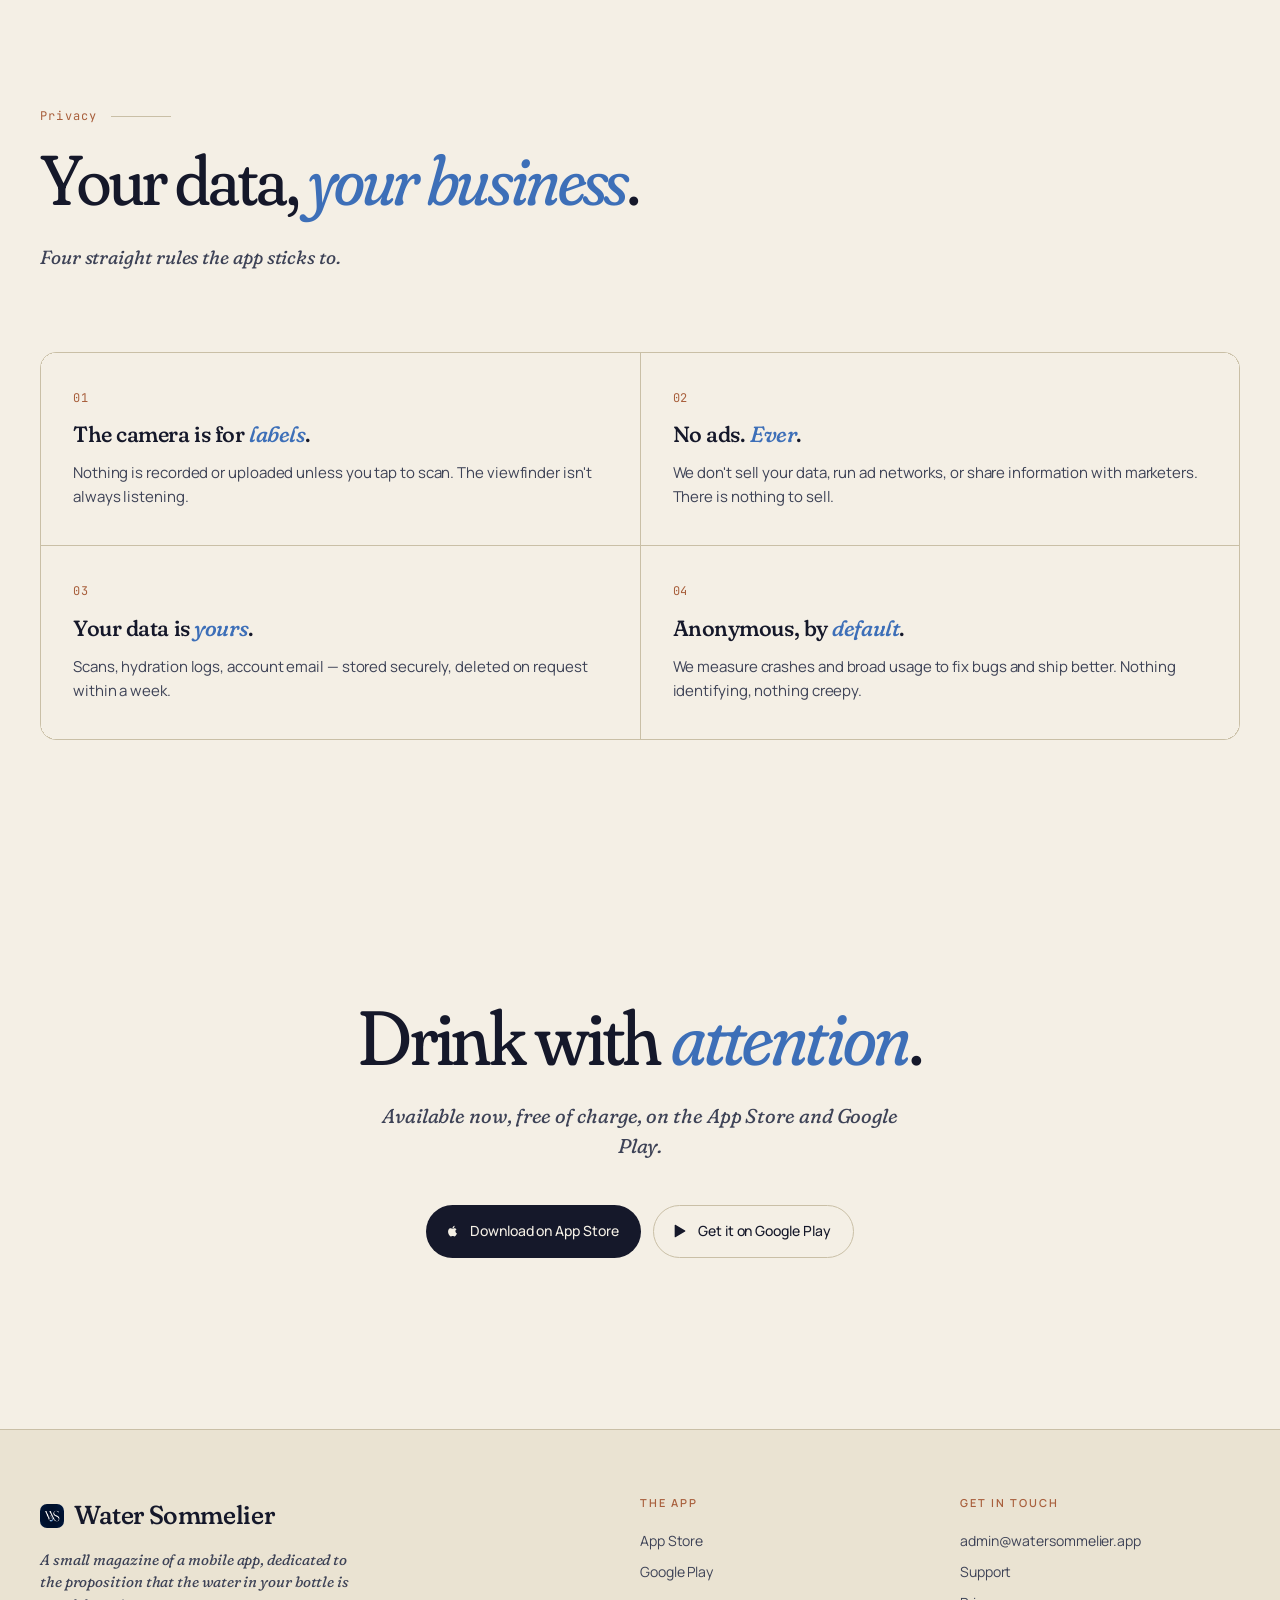
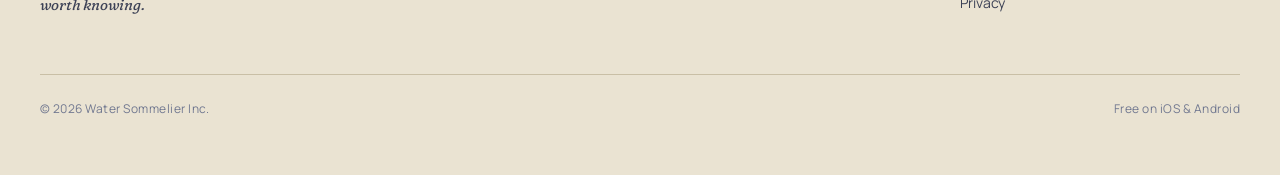
==== commit be393305: "Rebrand: use new logo.png everywhere (nav, footer, intro overlay, favicon, OG image)" ====
--- a/index.html
+++ b/index.html
@@ -49,12 +49,9 @@
       content="https://bjavakh.github.io/water-sommelier-support/og-image.png"
     />
 
-    <!-- Inline SVG favicon (water drop in brand blue) -->
-    <link
-      rel="icon"
-      type="image/svg+xml"
-      href="data:image/svg+xml;utf8,<svg xmlns='http://www.w3.org/2000/svg' viewBox='0 0 24 24'><path d='M12 2.5c0 0 7 7.5 7 12.5a7 7 0 0 1-14 0c0-5 7-12.5 7-12.5Z' fill='%233D6FB8'/><circle cx='9.5' cy='14' r='1.6' fill='white' fill-opacity='0.45'/></svg>"
-    />
+    <!-- Brand logo favicon -->
+    <link rel="icon" type="image/png" href="logo.png" />
+    <link rel="apple-touch-icon" href="logo.png" />
 
     <link rel="preconnect" href="https://fonts.googleapis.com" />
     <link rel="preconnect" href="https://fonts.gstatic.com" crossorigin />
@@ -315,8 +312,19 @@
         gap: 10px;
       }
       .brand-mark {
-        color: var(--water);
         display: inline-flex;
+        align-items: center;
+        justify-content: center;
+      }
+      .brand-mark img {
+        width: 28px;
+        height: 28px;
+        display: block;
+        border-radius: 7px;
+      }
+      footer .brand-mark img {
+        width: 24px;
+        height: 24px;
       }
       .masthead-nav {
         display: flex;
@@ -2486,6 +2494,7 @@
         animation: introDropIn 800ms cubic-bezier(0.34, 1.56, 0.64, 1) both;
       }
       .intro-mark svg { width: 56px; height: 56px; }
+      .intro-mark img { width: 64px; height: 64px; display: block; border-radius: 14px; }
       .intro-name {
         font-family: 'Fraunces', Georgia, serif;
         font-variation-settings: 'opsz' 60, 'SOFT' 100;
@@ -4167,10 +4176,7 @@
     <!-- Page-load intro overlay -->
     <div class="intro-overlay" aria-hidden="true">
       <span class="intro-mark">
-        <svg viewBox="0 0 24 24" fill="none" stroke="currentColor" stroke-width="1.5" stroke-linecap="round" stroke-linejoin="round">
-          <path d="M12 2.5c0 0 7 7.5 7 12.5a7 7 0 0 1-14 0c0-5 7-12.5 7-12.5Z"/>
-          <path d="M9.5 14c.4 1.6 1.7 2.7 3.2 2.7" opacity="0.55"/>
-        </svg>
+        <img src="logo.png" alt="Water Sommelier logo" />
       </span>
       <span class="intro-name">Water Sommelier</span>
     </div>
@@ -4365,8 +4371,8 @@
 
         <a href="#top" class="brand">
           <span class="brand-mark"
-            ><svg width="22" height="22"><use href="#i-drop" /></svg
-          ></span>
+            ><img src="logo.png" alt="Water Sommelier logo"
+          /></span>
           Water Sommelier
         </a>
 
@@ -6556,8 +6562,9 @@
           <div class="col-brand">
             <div class="brand">
               <span class="brand-mark"
-                ><svg width="22" height="22"><use href="#i-drop" /></svg></span
-              >Water Sommelier
+                ><img src="logo.png" alt="Water Sommelier logo"
+              /></span>
+              Water Sommelier
             </div>
             <p>
               A small magazine of a mobile app, dedicated to the proposition
